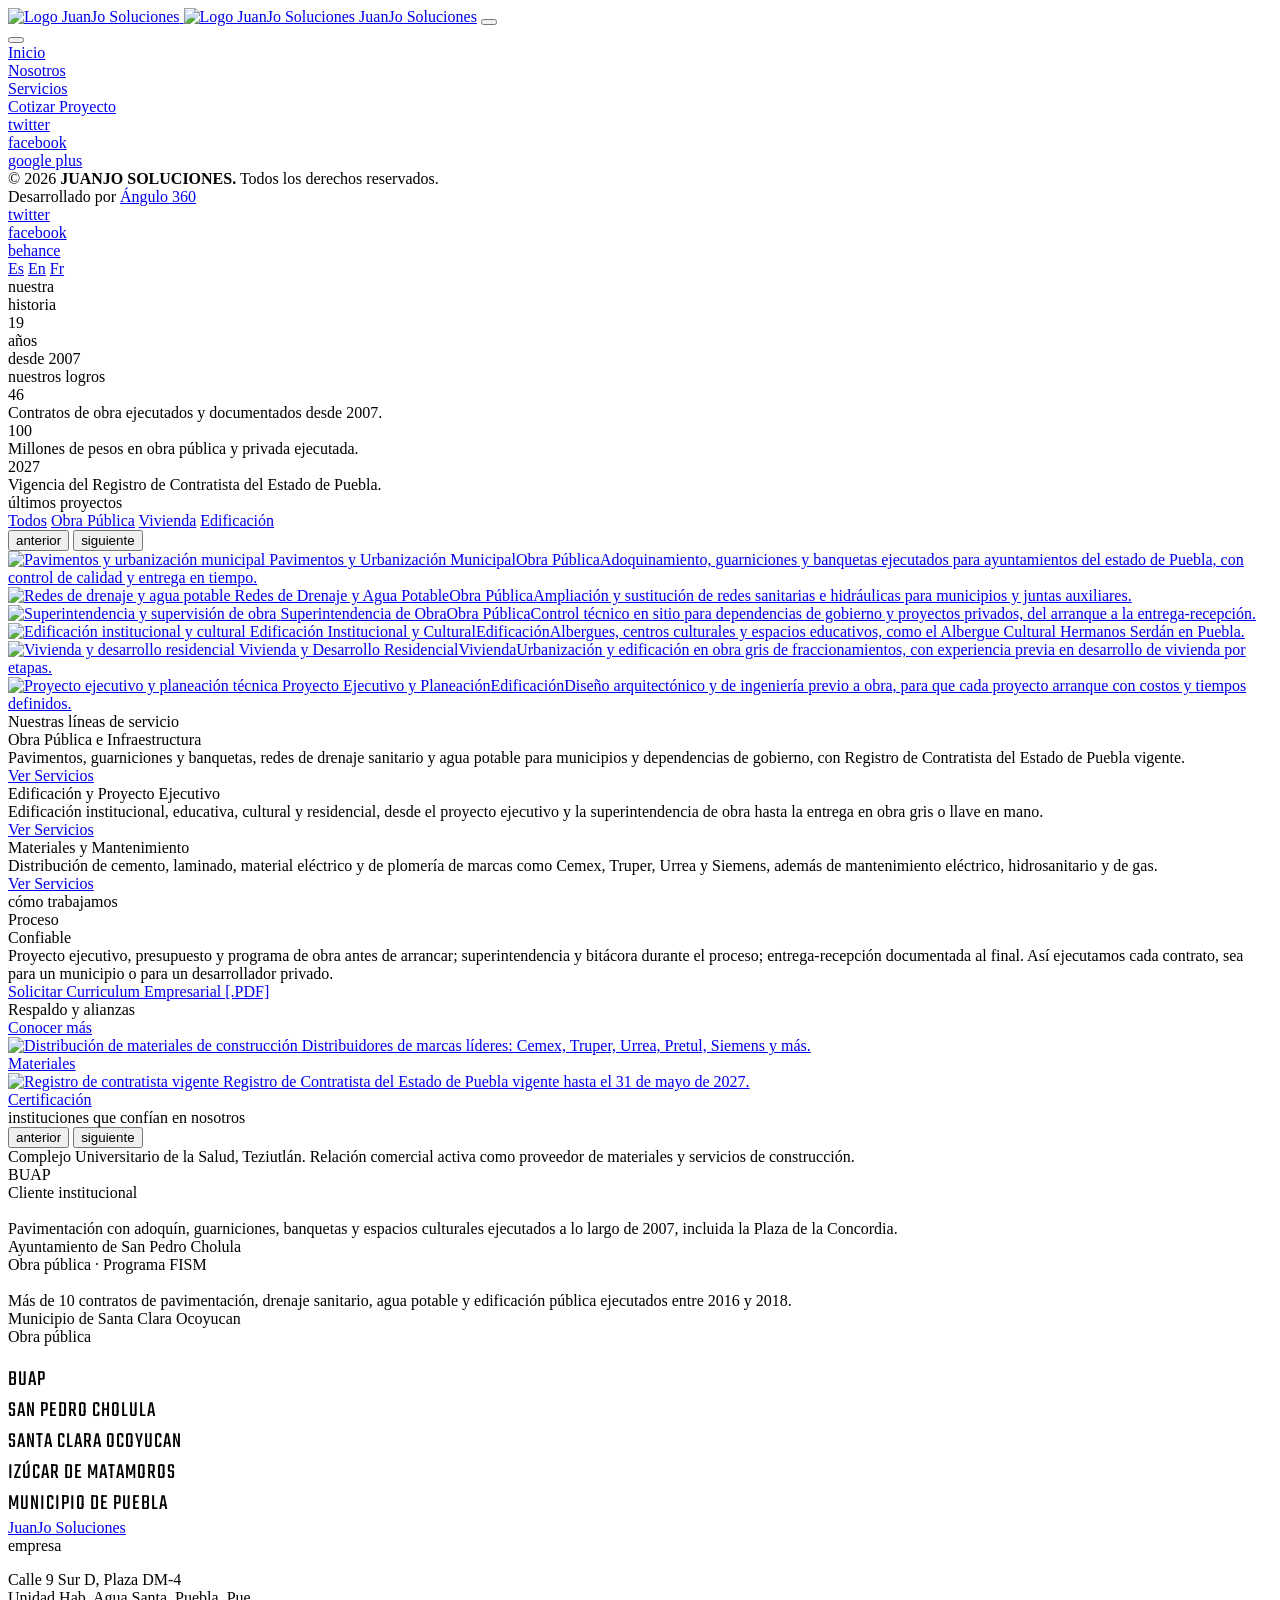
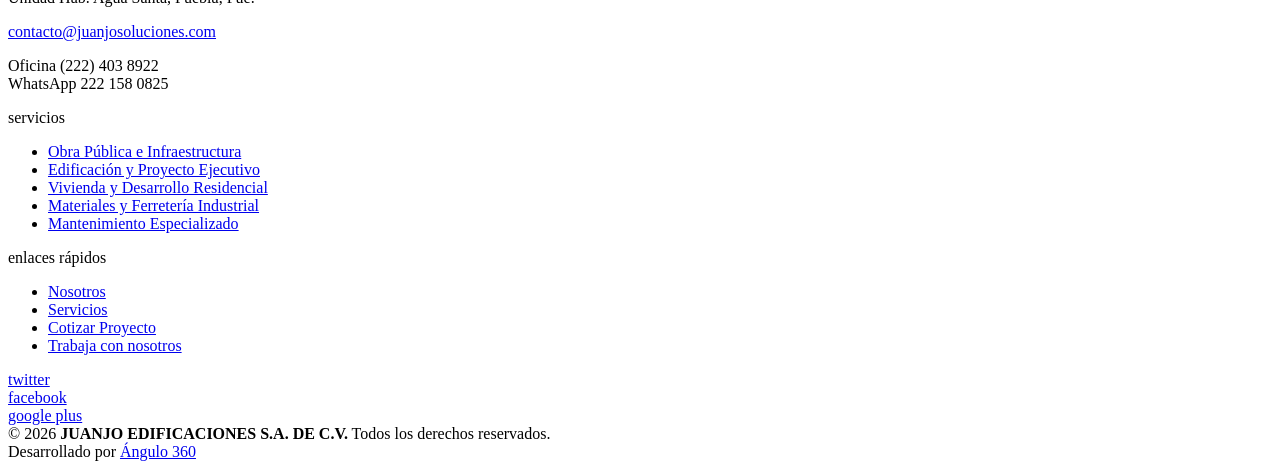
==== html/index.html @ 161ee6a6 "Add website pages" ====
<!DOCTYPE html>
<html lang="es">

<head>
  <meta charset="utf-8">
  <meta content="width=device-width, initial-scale=1" name="viewport">
  <meta content="JuanJo Soluciones — Ingeniería, construcción y materiales en Puebla. 19 años ejecutando obra pública y privada con estándar de contratista certificado." name="description">
  <meta content="Angulo360" name="author">
  <title>JuanJo Soluciones | Ingeniería, Construcción y Materiales — Puebla</title>
  <link href="https://fonts.googleapis.com/css?family=Roboto:300,400,500,700|Teko:300,400" rel="stylesheet">
  <!--CSS-->
  <link href="assets/css/icofont.min.css" rel="stylesheet">
  <link href="assets/css/linearicons.min.css" rel="stylesheet">
  <link href="assets/css/magnific-popup.min.css" rel="stylesheet">
  <link href="assets/css/animsition.min.css" rel="stylesheet">
  <link href="assets/css/swiper.min.css" rel="stylesheet">
  <link href="assets/css/bootstrap.min.css" rel="stylesheet">
  <!--Revolution Style Sheets-->
  <link href="assets/css/revolution/settings.css" rel="stylesheet">
  <link href="assets/css/revolution/layers.css" rel="stylesheet">
  <!--Panorama Add-On Files-->
  <link href="assets/css/revolution-addons/panorama/revolution.addon.panorama.css" rel="stylesheet">
  <!--Theme CSS-->
  <link href="assets/css/theme.css" rel="stylesheet">
  <link href="assets/css/responsive.css" rel="stylesheet">
  <!--Favicons-->
  <link href="favicons/apple-touch-icon.png" rel="apple-touch-icon" sizes="180x180">
  <link href="favicons/favicon-32x32.png" rel="icon" sizes="32x32" type="image/png">
  <link href="favicons/favicon-16x16.png" rel="icon" sizes="16x16" type="image/png">
  <link href="favicons/site.webmanifest" rel="manifest">
  <link color="#5bbad5" href="favicons/safari-pinned-tab.svg" rel="mask-icon">
  <link href="favicons/favicon.ico" rel="shortcut icon">
  <meta content="#da532c" name="msapplication-TileColor">
  <meta content="favicons/browserconfig.xml" name="msapplication-config">
  <meta content="#ffffff" name="theme-color">
</head>

<body class="page">
  <div style="display: none">
    <!-- svg sprite-->
    <svg style="width:0; height:0; visibility:hidden;" xmlns="http://www.w3.org/2000/svg">
      <symbol id="icon_ion-icon-apps" viewBox="0 0 512 512">
        <path
          d="M96 176h80V96H96v80zm120 240h80v-80h-80v80zm-120 0h80v-80H96v80zm0-120h80v-80H96v80zm120 0h80v-80h-80v80zM336 96v80h80V96h-80zm-120 80h80V96h-80v80zm120 120h80v-80h-80v80zm0 120h80v-80h-80v80z" />
      </symbol>
    </svg>
  </div>
  <div class="page__inner animsition">
    <header class="header header_white header_fixed ">
      <div class="header__container">
        <div class="header__wrapper container-fluid">
          <div class="header__inner">
            <a class="logo header__logo" href="index.html">
              <img class="header__logo-img header__logo-img_light" src="./assets/img/logo/logo-juanjo-blanco.svg" width="auto" height="60px" alt="Logo JuanJo Soluciones">
              <img class="header__logo-img header__logo-img_dark" src="./assets/img/logo/logo-juanjo-negro.svg" width="auto" height="60px" alt="Logo JuanJo Soluciones">
              JuanJo Soluciones</a>
            <button class="header__menu-button" type="button">
              <span class="header__menu-button-inner"></span>
            </button>
          </div>
        </div>
      </div>
      <div class="header__overlay"></div>
      <div class="menu-panel header__menu">
        <div class="menu-panel__inner">
          <button class="header__menu-button header__menu-button_fixed" type="button">
            <span class="header__menu-button-inner"></span>
          </button>
          <div class="menu-panel__menu">
            <div class="menu-panel__menu-item">
              <a class="menu-panel__menu-link" href="index.html">Inicio</a>
            </div>
            <div class="menu-panel__menu-item">
              <a class="menu-panel__menu-link" href="page-about.html">Nosotros</a>
            </div>
            <div class="menu-panel__menu-item">
              <a class="menu-panel__menu-link" href="page-services.html">Servicios</a>
            </div>
            <div class="menu-panel__menu-item">
              <a class="menu-panel__menu-link" href="page-contact.html">Cotizar Proyecto</a>
            </div>
          </div>
          <div class="menu-panel__footer">
            <div class="socials menu-panel__socials">
              <a class="socials__social icofont-twitter" href="#">
                <div class="visually-hidden">twitter</div>
              </a>
              <a class="socials__social icofont-facebook" href="#">
                <div class="visually-hidden">facebook</div>
              </a>
              <a class="socials__social icofont-google-plus" href="#">
                <div class="visually-hidden">google plus</div>
              </a>
            </div>
            <div class="menu-panel__bottom">
              <div class="menu-panel__copyright">© 2026
                <strong>JUANJO SOLUCIONES.</strong>
                Todos los derechos reservados.
              </div>
              <div class="menu-panel__author">Desarrollado por
                <a href="https://angulo360.info" target="_blank">Ángulo 360</a>
              </div>
            </div>
          </div>
        </div>
      </div>
    </header>
    <main>
      <div class="main-slider">
        <div class="revolution-slider">
          <div class="revolution-slider__slider rev rev_slider fullwidthabanner false" data-version="5.4.6"
            style="display:none;">
            <ul>
              <li data-transition="fade">
                <img alt="" class="rev-slidebg rev-slidebg" data-bgparallax="off" data-bgposition="center center"
                  data-blurend="0" data-blurstart="20" data-duration="2000" data-ease="Power3.easeInOut"
                  data-kenburns="on" data-lazyload="assets/img/hero/PlazaDelaConcordia.png"
                  data-no-retina="data-no-retina" data-offsetend="0 0" data-offsetstart="0 0" data-rotateend="0"
                  data-rotatestart="0" data-scaleend="100" data-scalestart="110"
                  src="assets/img/hero/PlazaDelaConcordia.png" />
                <div class="main-slide main-slide main-slide_size_large">
                  <div class="main-slide__container container">
                    <div class="main-slide__slide-inner">
                      <div class="main-slide__subtitle-wrapper">
                        <div class="main-slide__subtitle tp-caption"
                          data-frames='[{"delay":"+40","speed":500,"sfxcolor":"#ffffff","sfx_effect":"blockfromtop","frame":"0","from":"z:0;","to":"o:1;","ease":"Power3.easeInOut"},{"delay":"wait","speed":500,"frame":"999","to":"opacity:0;","ease":"Power4.easeOut"}]'
                          data-height="none" data-hoffset="['0','0','0','0']" data-responsive="off"
                          data-responsive_offset="off" data-type="text" data-voffset="['0','0','0','0']"
                          data-whitespace="normal" data-width="none" data-x="['left','left','left','left']"
                          data-y="['top','top','top','top']">Obra Pública · Cholula
                        </div>
                      </div>
                      <div class="main-slide__title-wrapper">
                        <div class="main-slide__title tp-caption" data-fontsize="['180','140','120','70']"
                          data-frames='[{"delay":"+290","split":"chars","splitdelay":0.03,"speed":1000,"split_direction":"middletoedge","frame":"0","from":"x:50px;opacity:0;fb:10px;","to":"o:1;fb:0;","ease":"Power4.easeOut"},{"delay":"wait","speed":500,"frame":"999","to":"opacity:0;fb:0;","ease":"Power4.easeOut"}]'
                          data-height="none" data-hoffset="['0','0','0','0']" data-lineheight="['135','105','90','52']"
                          data-responsive="off" data-responsive_offset="off" data-textAlign="left" data-type="text"
                          data-voffset="['0','0','0','0']" data-whitespace="normal" data-width="100%"
                          data-x="['left','left','left','left']" data-y="['top','top','top','top']">
                          Centro de Exposiciones Portal Guerrero
                        </div>
                        <div class="main-slide__label-wrapper">
                          <div class="main-slide__label tp-caption"
                            data-frames='[{"delay":"+40","speed":500,"sfxcolor":"#ffffff","sfx_effect":"blockfromtop","frame":"0","from":"z:0;","to":"o:1;","ease":"Power3.easeInOut"},{"delay":"wait","speed":500,"frame":"999","to":"opacity:0;","ease":"Power4.easeOut"}]'
                            data-height="none" data-hoffset="['0','0','0','0']" data-responsive="off"
                            data-responsive_offset="off" data-type="text" data-voffset="['0','0','0','0']"
                            data-whitespace="normal" data-width="none" data-x="['left','left','left','left']"
                            data-y="['top','top','top','top']">Completado en
                            <div class="main-slide__label-value">2007</div>
                          </div>
                        </div>
                      </div>
                      <div class="main-slide__text-wrapper">
                        <div class="main-slide__text tp-caption"
                          data-frames='[{"delay":"+290","split":"chars","splitdelay":0.01,"speed":1000,"split_direction":"middletoedge","frame":"0","from":"x:50px;opacity:0;fb:10px;","to":"o:1;fb:0;","ease":"Power4.easeOut"},{"delay":"wait","speed":100,"frame":"999","to":"opacity:0;fb:0;","ease":"Power4.easeOut"}]'
                          data-height="none" data-hoffset="['0','0','0','0']" data-responsive="off"
                          data-responsive_offset="off" data-textAlign="left" data-type="text"
                          data-voffset="['0','0','0','0']" data-whitespace="normal" data-width="100%"
                          data-x="['left','left','left','left']" data-y="['top','top','top','top']">Respaldados por 19
                          años de trayectoria y Registro de Contratista vigente ante el Estado de Puebla, ejecutamos
                          obra pública y privada con proceso técnico, superintendencia en sitio y materiales de
                          marcas certificadas.
                        </div>
                      </div>
                      <div class="main-slide__link-wrapper">
                        <div class="main-slide__link-inner tp-caption"
                          data-frames='[{"delay":"+190","speed":500,"sfxcolor":"#ffffff","sfx_effect":"blockfromleft","frame":"0","from":"z:0;","to":"o:1;","ease":"Power3.easeInOut"},{"delay":"wait","speed":500,"frame":"999","to":"opacity:0;","ease":"Power4.easeOut"}]'
                          data-height="none" data-hoffset="['0','0','0','0']" data-responsive="off"
                          data-responsive_offset="off" data-textAlign="['inherit','inherit','inherit','inherit']"
                          data-type="text" data-voffset="['0','0','0','0']" data-whitespace="nowrap" data-width="none"
                          data-x="['left','left','left','left']" data-y="['top','top','top','top']">
                          <a class="main-slide__link main-slide__link_inverted" href="#">Ver más</a>
                        </div>
                      </div>
                      <div class="main-slide__counter-wrapper">
                        <div class="main-slide__counter-inner">
                          <div class="main-slide__counter tp-caption"
                            data-frames='[{"delay":"+190","speed":500,"sfxcolor":"#ffffff","sfx_effect":"blockfromleft","frame":"0","from":"z:0;","to":"o:1;","ease":"Power3.easeInOut"},{"delay":"wait","speed":500,"frame":"999","to":"opacity:0;","ease":"Power4.easeOut"}]'
                            data-height="none" data-hoffset="['0','0','0','0']" data-responsive="off"
                            data-responsive_offset="off" data-textAlign="['inherit','inherit','inherit','inherit']"
                            data-type="text" data-voffset="['0','0','0','0']" data-whitespace="nowrap" data-width="none"
                            data-x="['left','left','left','left']" data-y="['top','top','top','top']">
                            <span>01</span>
                            <span class="main-slide__counter-all">/04</span>
                          </div>
                        </div>
                      </div>
                    </div>
                  </div>
                </div>
              </li>
              <li data-transition="fade">
                <img alt="" class="rev-slidebg rev-slidebg" data-bgparallax="off" data-bgposition="center center"
                  data-blurend="0" data-blurstart="20" data-duration="2000" data-ease="Power3.easeInOut"
                  data-kenburns="on" data-lazyload="assets/img/hero/buaphermanosserdan.png"
                  data-no-retina="data-no-retina" data-offsetend="0 0" data-offsetstart="0 0" data-rotateend="0"
                  data-rotatestart="0" data-scaleend="100" data-scalestart="110"
                  src="assets/img/hero/buaphermanosserdan.png" />
                <div class="main-slide main-slide main-slide_size_large">
                  <div class="main-slide__container container">
                    <div class="main-slide__slide-inner">
                      <div class="main-slide__subtitle-wrapper">
                        <div class="main-slide__subtitle tp-caption"
                          data-frames='[{"delay":"+40","speed":500,"sfxcolor":"#ffffff","sfx_effect":"blockfromtop","frame":"0","from":"z:0;","to":"o:1;","ease":"Power3.easeInOut"},{"delay":"wait","speed":500,"frame":"999","to":"opacity:0;","ease":"Power4.easeOut"}]'
                          data-height="none" data-hoffset="['0','0','0','0']" data-responsive="off"
                          data-responsive_offset="off" data-type="text" data-voffset="['0','0','0','0']"
                          data-whitespace="normal" data-width="none" data-x="['left','left','left','left']"
                          data-y="['top','top','top','top']">Edificación Institucional
                        </div>
                      </div>
                      <div class="main-slide__title-wrapper">
                        <div class="main-slide__title tp-caption" data-fontsize="['180','140','120','70']"
                          data-frames='[{"delay":"+290","split":"chars","splitdelay":0.03,"speed":1000,"split_direction":"middletoedge","frame":"0","from":"x:50px;opacity:0;fb:10px;","to":"o:1;fb:0;","ease":"Power4.easeOut"},{"delay":"wait","speed":500,"frame":"999","to":"opacity:0;fb:0;","ease":"Power4.easeOut"}]'
                          data-height="none" data-hoffset="['0','0','0','0']" data-lineheight="['135','105','90','52']"
                          data-responsive="off" data-responsive_offset="off" data-textAlign="left" data-type="text"
                          data-voffset="['0','0','0','0']" data-whitespace="normal" data-width="100%"
                          data-x="['left','left','left','left']" data-y="['top','top','top','top']">Albergue Cultural
                          Hermanos Serdán
                          <br>
                          Puebla
                        </div>
                        <div class="main-slide__label-wrapper">
                          <div class="main-slide__label tp-caption"
                            data-frames='[{"delay":"+40","speed":500,"sfxcolor":"#ffffff","sfx_effect":"blockfromtop","frame":"0","from":"z:0;","to":"o:1;","ease":"Power3.easeInOut"},{"delay":"wait","speed":500,"frame":"999","to":"opacity:0;","ease":"Power4.easeOut"}]'
                            data-height="none" data-hoffset="['0','0','0','0']" data-responsive="off"
                            data-responsive_offset="off" data-type="text" data-voffset="['0','0','0','0']"
                            data-whitespace="normal" data-width="none" data-x="['left','left','left','left']"
                            data-y="['top','top','top','top']">Completado en
                            <div class="main-slide__label-value">2018</div>
                          </div>
                        </div>
                      </div>
                      <div class="main-slide__text-wrapper">
                        <div class="main-slide__text tp-caption"
                          data-frames='[{"delay":"+290","split":"chars","splitdelay":0.01,"speed":1000,"split_direction":"middletoedge","frame":"0","from":"x:50px;opacity:0;fb:10px;","to":"o:1;fb:0;","ease":"Power4.easeOut"},{"delay":"wait","speed":100,"frame":"999","to":"opacity:0;fb:0;","ease":"Power4.easeOut"}]'
                          data-height="none" data-hoffset="['0','0','0','0']" data-responsive="off"
                          data-responsive_offset="off" data-textAlign="left" data-type="text"
                          data-voffset="['0','0','0','0']" data-whitespace="normal" data-width="100%"
                          data-x="['left','left','left','left']" data-y="['top','top','top','top']">Más que un espacio,
                          una plataforma de transformación académica. Contrato de $30.1 MDP ejecutado para el
                          Municipio de Puebla, con seguridad patrimonial y excelencia técnica desde el proyecto hasta
                          la entrega.
                        </div>
                      </div>
                      <div class="main-slide__link-wrapper">
                        <div class="main-slide__link-inner tp-caption"
                          data-frames='[{"delay":"+190","speed":500,"sfxcolor":"#ffffff","sfx_effect":"blockfromleft","frame":"0","from":"z:0;","to":"o:1;","ease":"Power3.easeInOut"},{"delay":"wait","speed":500,"frame":"999","to":"opacity:0;","ease":"Power4.easeOut"}]'
                          data-height="none" data-hoffset="['0','0','0','0']" data-responsive="off"
                          data-responsive_offset="off" data-textAlign="['inherit','inherit','inherit','inherit']"
                          data-type="text" data-voffset="['0','0','0','0']" data-whitespace="nowrap" data-width="none"
                          data-x="['left','left','left','left']" data-y="['top','top','top','top']">
                          <a class="main-slide__link main-slide__link_inverted" href="#">Ver Más</a>
                        </div>
                      </div>
                      <div class="main-slide__counter-wrapper">
                        <div class="main-slide__counter-inner">
                          <div class="main-slide__counter tp-caption"
                            data-frames='[{"delay":"+190","speed":500,"sfxcolor":"#ffffff","sfx_effect":"blockfromleft","frame":"0","from":"z:0;","to":"o:1;","ease":"Power3.easeInOut"},{"delay":"wait","speed":500,"frame":"999","to":"opacity:0;","ease":"Power4.easeOut"}]'
                            data-height="none" data-hoffset="['0','0','0','0']" data-responsive="off"
                            data-responsive_offset="off" data-textAlign="['inherit','inherit','inherit','inherit']"
                            data-type="text" data-voffset="['0','0','0','0']" data-whitespace="nowrap" data-width="none"
                            data-x="['left','left','left','left']" data-y="['top','top','top','top']">
                            <span>02</span>
                            <span class="main-slide__counter-all">/04</span>
                          </div>
                        </div>
                      </div>
                    </div>
                  </div>
                </div>
              </li>
              <li data-transition="fade">
                <img alt="" class="rev-slidebg rev-slidebg" data-bgparallax="off" data-bgposition="center center"
                  data-blurend="0" data-blurstart="20" data-duration="2000" data-ease="Power3.easeInOut"
                  data-kenburns="on" data-lazyload="assets/img/hero/infraestructura-urbana.jpg"
                  data-no-retina="data-no-retina" data-offsetend="0 0" data-offsetstart="0 0" data-rotateend="0"
                  data-rotatestart="0" data-scaleend="100" data-scalestart="110"
                  src="assets/img/hero/infraestructura-urbana.jpg" />
                <div class="main-slide main-slide main-slide_size_large">
                  <div class="main-slide__container container">
                    <div class="main-slide__slide-inner">
                      <div class="main-slide__subtitle-wrapper">
                        <div class="main-slide__subtitle tp-caption"
                          data-frames='[{"delay":"+40","speed":500,"sfxcolor":"#ffffff","sfx_effect":"blockfromtop","frame":"0","from":"z:0;","to":"o:1;","ease":"Power3.easeInOut"},{"delay":"wait","speed":500,"frame":"999","to":"opacity:0;","ease":"Power4.easeOut"}]'
                          data-height="none" data-hoffset="['0','0','0','0']" data-responsive="off"
                          data-responsive_offset="off" data-type="text" data-voffset="['0','0','0','0']"
                          data-whitespace="normal" data-width="none" data-x="['left','left','left','left']"
                          data-y="['top','top','top','top']">Infraestructura Urbana
                        </div>
                      </div>
                      <div class="main-slide__title-wrapper">
                        <div class="main-slide__title tp-caption" data-fontsize="['180','140','120','70']"
                          data-frames='[{"delay":"+290","split":"chars","splitdelay":0.03,"speed":1000,"split_direction":"middletoedge","frame":"0","from":"x:50px;opacity:0;fb:10px;","to":"o:1;fb:0;","ease":"Power4.easeOut"},{"delay":"wait","speed":500,"frame":"999","to":"opacity:0;fb:0;","ease":"Power4.easeOut"}]'
                          data-height="none" data-hoffset="['0','0','0','0']" data-lineheight="['135','105','90','52']"
                          data-responsive="off" data-responsive_offset="off" data-textAlign="left" data-type="text"
                          data-voffset="['0','0','0','0']" data-whitespace="normal" data-width="100%"
                          data-x="['left','left','left','left']" data-y="['top','top','top','top']">Pavimentos, Drenaje
                          <br>
                          y Agua Potable
                        </div>
                        <div class="main-slide__label-wrapper">
                          <div class="main-slide__label tp-caption"
                            data-frames='[{"delay":"+40","speed":500,"sfxcolor":"#ffffff","sfx_effect":"blockfromtop","frame":"0","from":"z:0;","to":"o:1;","ease":"Power3.easeInOut"},{"delay":"wait","speed":500,"frame":"999","to":"opacity:0;","ease":"Power4.easeOut"}]'
                            data-height="none" data-hoffset="['0','0','0','0']" data-responsive="off"
                            data-responsive_offset="off" data-type="text" data-voffset="['0','0','0','0']"
                            data-whitespace="normal" data-width="none" data-x="['left','left','left','left']"
                            data-y="['top','top','top','top']">Más de
                            <div class="main-slide__label-value">40 obras</div>
                          </div>
                        </div>
                      </div>
                      <div class="main-slide__text-wrapper">
                        <div class="main-slide__text tp-caption"
                          data-frames='[{"delay":"+290","split":"chars","splitdelay":0.01,"speed":1000,"split_direction":"middletoedge","frame":"0","from":"x:50px;opacity:0;fb:10px;","to":"o:1;fb:0;","ease":"Power4.easeOut"},{"delay":"wait","speed":100,"frame":"999","to":"opacity:0;fb:0;","ease":"Power4.easeOut"}]'
                          data-height="none" data-hoffset="['0','0','0','0']" data-responsive="off"
                          data-responsive_offset="off" data-textAlign="left" data-type="text"
                          data-voffset="['0','0','0','0']" data-whitespace="normal" data-width="100%"
                          data-x="['left','left','left','left']" data-y="['top','top','top','top']">Adoquinamiento,
                          guarniciones, banquetas y redes de drenaje sanitario ejecutados para municipios y
                          dependencias de gobierno en el estado de Puebla.
                        </div>
                      </div>
                      <div class="main-slide__link-wrapper">
                        <div class="main-slide__link-inner tp-caption"
                          data-frames='[{"delay":"+190","speed":500,"sfxcolor":"#ffffff","sfx_effect":"blockfromleft","frame":"0","from":"z:0;","to":"o:1;","ease":"Power3.easeInOut"},{"delay":"wait","speed":500,"frame":"999","to":"opacity:0;","ease":"Power4.easeOut"}]'
                          data-height="none" data-hoffset="['0','0','0','0']" data-responsive="off"
                          data-responsive_offset="off" data-textAlign="['inherit','inherit','inherit','inherit']"
                          data-type="text" data-voffset="['0','0','0','0']" data-whitespace="nowrap" data-width="none"
                          data-x="['left','left','left','left']" data-y="['top','top','top','top']">
                          <a class="main-slide__link main-slide__link_inverted" href="#">Ver Más</a>
                        </div>
                      </div>
                      <div class="main-slide__counter-wrapper">
                        <div class="main-slide__counter-inner">
                          <div class="main-slide__counter tp-caption"
                            data-frames='[{"delay":"+190","speed":500,"sfxcolor":"#ffffff","sfx_effect":"blockfromleft","frame":"0","from":"z:0;","to":"o:1;","ease":"Power3.easeInOut"},{"delay":"wait","speed":500,"frame":"999","to":"opacity:0;","ease":"Power4.easeOut"}]'
                            data-height="none" data-hoffset="['0','0','0','0']" data-responsive="off"
                            data-responsive_offset="off" data-textAlign="['inherit','inherit','inherit','inherit']"
                            data-type="text" data-voffset="['0','0','0','0']" data-whitespace="nowrap" data-width="none"
                            data-x="['left','left','left','left']" data-y="['top','top','top','top']">
                            <span>03</span>
                            <span class="main-slide__counter-all">/04</span>
                          </div>
                        </div>
                      </div>
                    </div>
                  </div>
                </div>
              </li>
              <li data-transition="fade">
                <img alt="" class="rev-slidebg rev-slidebg" data-bgparallax="off" data-bgposition="center center"
                  data-blurend="0" data-blurstart="20" data-duration="2000" data-ease="Power3.easeInOut"
                  data-kenburns="on" data-lazyload="assets/img/hero/vision-premium.jpg"
                  data-no-retina="data-no-retina" data-offsetend="0 0" data-offsetstart="0 0" data-rotateend="0"
                  data-rotatestart="0" data-scaleend="100" data-scalestart="110"
                  src="assets/img/hero/vision-premium.jpg" />
                <div class="main-slide main-slide main-slide_size_large">
                  <div class="main-slide__container container">
                    <div class="main-slide__slide-inner">
                      <div class="main-slide__subtitle-wrapper">
                        <div class="main-slide__subtitle tp-caption"
                          data-frames='[{"delay":"+40","speed":500,"sfxcolor":"#ffffff","sfx_effect":"blockfromtop","frame":"0","from":"z:0;","to":"o:1;","ease":"Power3.easeInOut"},{"delay":"wait","speed":500,"frame":"999","to":"opacity:0;","ease":"Power4.easeOut"}]'
                          data-height="none" data-hoffset="['0','0','0','0']" data-responsive="off"
                          data-responsive_offset="off" data-type="text" data-voffset="['0','0','0','0']"
                          data-whitespace="normal" data-width="none" data-x="['left','left','left','left']"
                          data-y="['top','top','top','top']">Nueva Etapa
                        </div>
                      </div>
                      <div class="main-slide__title-wrapper">
                        <div class="main-slide__title tp-caption" data-fontsize="['180','140','120','70']"
                          data-frames='[{"delay":"+290","split":"chars","splitdelay":0.03,"speed":1000,"split_direction":"middletoedge","frame":"0","from":"x:50px;opacity:0;fb:10px;","to":"o:1;fb:0;","ease":"Power4.easeOut"},{"delay":"wait","speed":500,"frame":"999","to":"opacity:0;fb:0;","ease":"Power4.easeOut"}]'
                          data-height="none" data-hoffset="['0','0','0','0']" data-lineheight="['135','105','90','52']"
                          data-responsive="off" data-responsive_offset="off" data-textAlign="left" data-type="text"
                          data-voffset="['0','0','0','0']" data-whitespace="normal" data-width="100%"
                          data-x="['left','left','left','left']" data-y="['top','top','top','top']">Soluciones
                          <br>
                          Integrales
                        </div>
                        <div class="main-slide__label-wrapper">
                          <div class="main-slide__label tp-caption"
                            data-frames='[{"delay":"+40","speed":500,"sfxcolor":"#ffffff","sfx_effect":"blockfromtop","frame":"0","from":"z:0;","to":"o:1;","ease":"Power3.easeInOut"},{"delay":"wait","speed":500,"frame":"999","to":"opacity:0;","ease":"Power4.easeOut"}]'
                            data-height="none" data-hoffset="['0','0','0','0']" data-responsive="off"
                            data-responsive_offset="off" data-type="text" data-voffset="['0','0','0','0']"
                            data-whitespace="normal" data-width="none" data-x="['left','left','left','left']"
                            data-y="['top','top','top','top']">Registro vigente
                            <div class="main-slide__label-value">2027</div>
                          </div>
                        </div>
                      </div>
                      <div class="main-slide__text-wrapper">
                        <div class="main-slide__text tp-caption"
                          data-frames='[{"delay":"+290","split":"chars","splitdelay":0.01,"speed":1000,"split_direction":"middletoedge","frame":"0","from":"x:50px;opacity:0;fb:10px;","to":"o:1;fb:0;","ease":"Power4.easeOut"},{"delay":"wait","speed":100,"frame":"999","to":"opacity:0;fb:0;","ease":"Power4.easeOut"}]'
                          data-height="none" data-hoffset="['0','0','0','0']" data-responsive="off"
                          data-responsive_offset="off" data-textAlign="left" data-type="text"
                          data-voffset="['0','0','0','0']" data-whitespace="normal" data-width="100%"
                          data-x="['left','left','left','left']" data-y="['top','top','top','top']">Construcción,
                          proyecto ejecutivo y distribución de materiales bajo un mismo techo, con Registro de
                          Contratista del Estado de Puebla vigente hasta 2027.
                        </div>
                      </div>
                      <div class="main-slide__link-wrapper">
                        <div class="main-slide__link-inner tp-caption"
                          data-frames='[{"delay":"+190","speed":500,"sfxcolor":"#ffffff","sfx_effect":"blockfromleft","frame":"0","from":"z:0;","to":"o:1;","ease":"Power3.easeInOut"},{"delay":"wait","speed":500,"frame":"999","to":"opacity:0;","ease":"Power4.easeOut"}]'
                          data-height="none" data-hoffset="['0','0','0','0']" data-responsive="off"
                          data-responsive_offset="off" data-textAlign="['inherit','inherit','inherit','inherit']"
                          data-type="text" data-voffset="['0','0','0','0']" data-whitespace="nowrap" data-width="none"
                          data-x="['left','left','left','left']" data-y="['top','top','top','top']">
                          <a class="main-slide__link main-slide__link_inverted" href="page-contact.html">Cotizar Proyecto</a>
                        </div>
                      </div>
                      <div class="main-slide__counter-wrapper">
                        <div class="main-slide__counter-inner">
                          <div class="main-slide__counter tp-caption"
                            data-frames='[{"delay":"+190","speed":500,"sfxcolor":"#ffffff","sfx_effect":"blockfromleft","frame":"0","from":"z:0;","to":"o:1;","ease":"Power3.easeInOut"},{"delay":"wait","speed":500,"frame":"999","to":"opacity:0;","ease":"Power4.easeOut"}]'
                            data-height="none" data-hoffset="['0','0','0','0']" data-responsive="off"
                            data-responsive_offset="off" data-textAlign="['inherit','inherit','inherit','inherit']"
                            data-type="text" data-voffset="['0','0','0','0']" data-whitespace="nowrap" data-width="none"
                            data-x="['left','left','left','left']" data-y="['top','top','top','top']">
                            <span>04</span>
                            <span class="main-slide__counter-all">/04</span>
                          </div>
                        </div>
                      </div>
                    </div>
                  </div>
                </div>
              </li>
            </ul>
          </div>
        </div>
        <div class="main-slider__footer">
          <div class="container-fluid">
            <div class="main-slider__footer-inner">
              <div class="main-slider__socials">
                <a class="main-slider__social-link icofont-twitter" href="#">
                  <div class="visually-hidden">twitter</div>
                </a>
                <a class="main-slider__social-link icofont-facebook" href="#">
                  <div class="visually-hidden">facebook</div>
                </a>
                <a class="main-slider__social-link icofont-behance" href="#">
                  <div class="visually-hidden">behance</div>
                </a>
              </div>
              <div class="main-slider__locales">
                <a class="main-slider__locale link link link_active" href="#">Es</a>
                <a class="main-slider__locale link" href="#">En</a>
                <a class="main-slider__locale link" href="#">Fr</a>
              </div>
            </div>
          </div>
        </div>
      </div>
      <div class="counter-block">
        <div class="container">
          <div class="row">
            <div class="col-12 col-xs-6 col-lg-5 col-xl-4">
              <div class="counter-block__card">
                <div class="counter-block__card-title">nuestra
                  <br />
                  historia
                </div>
                <div class="counter-block__card-value js-counter" data-counter-value="19">19</div>
                <div class="counter-block__card-description">años
                  <br />
                  desde 2007
                </div>
              </div>
            </div>
            <div class="col-12 col-xs-6 col-lg-5 col-xl-4 offset-lg-1 offset-xl-2">
              <div class="counter-block__title heading-smallest">nuestros logros</div>
              <div class="counter-block__item">
                <div class="counter-block__item-value js-counter" data-counter-value="46">46</div>
                <div class="counter-block__item-text">Contratos de obra ejecutados y documentados desde 2007.</div>
              </div>
              <div class="counter-block__item">
                <div class="counter-block__item-value js-counter" data-counter-value="100">100</div>
                <div class="counter-block__item-text">Millones de pesos en obra pública y privada ejecutada.</div>
              </div>
              <div class="counter-block__item">
                <div class="counter-block__item-value js-counter" data-counter-value="2027">2027</div>
                <div class="counter-block__item-text">Vigencia del Registro de Contratista del Estado de Puebla.
                </div>
              </div>
            </div>
          </div>
        </div>
      </div>
      <div class="projects-block">
        <div class="projects-block__header">
          <div class="container">
            <div class="row">
              <div class="col-12 col-md-4">
                <div class="projects-block__title heading-smallest">últimos proyectos</div>
              </div>
              <div class="col-10 col-md-7">
                <div class="projects-block__filter">
                  <a class="projects-block__filter-link link link link_active" data-value="all" href="#">Todos</a>
                  <a class="projects-block__filter-link link" data-value="building" href="#">Obra Pública</a>
                  <a class="projects-block__filter-link link" data-value="residence" href="#">Vivienda</a>
                  <a class="projects-block__filter-link link" data-value="interior" href="#">Edificación</a>
                </div>
              </div>
              <div class="col-2 col-md-1">
                <div class="projects-block__controls">
                  <button class="projects-block__control projects-block__control_prev icon-chevron-left" type="button">
                    <span class="visually-hidden">anterior</span>
                  </button>
                  <button class="projects-block__control projects-block__control_next icon-chevron-right" type="button">
                    <span class="visually-hidden">siguiente</span>
                  </button>
                </div>
              </div>
            </div>
          </div>
        </div>
        <div class="projects-block__slider swiper-container">
          <div class="swiper-wrapper">
            <div class="projects-block__slide-wrapper swiper-slide" data-filter="building">
              <a class="projects-block__slide" href="page-services.html">
                <img alt="Pavimentos y urbanización municipal" class="projects-block__image" src="img/project-pavimentos.jpg" />
                <span class="projects-block__slide-content"><span class="projects-block__slide-head"><span
                      class="projects-block__slide-title">Pavimentos y Urbanización Municipal</span><span
                      class="projects-block__slide-label">Obra Pública</span></span><span
                    class="projects-block__slide-text">Adoquinamiento, guarniciones y banquetas ejecutados para
                    ayuntamientos del estado de Puebla, con control de calidad y entrega en tiempo.</span><span
                    class="projects-block__arrow icon-arrow-right"></span></span>
              </a>
            </div>
            <div class="projects-block__slide-wrapper swiper-slide" data-filter="building">
              <a class="projects-block__slide" href="page-services.html">
                <img alt="Redes de drenaje y agua potable" class="projects-block__image" src="img/project-drenaje.jpg" />
                <span class="projects-block__slide-content"><span class="projects-block__slide-head"><span
                      class="projects-block__slide-title">Redes de Drenaje y Agua Potable</span><span
                      class="projects-block__slide-label">Obra Pública</span></span><span
                    class="projects-block__slide-text">Ampliación y sustitución de redes sanitarias e hidráulicas para
                    municipios y juntas auxiliares.</span><span class="projects-block__arrow icon-arrow-right"></span></span>
              </a>
            </div>
            <div class="projects-block__slide-wrapper swiper-slide" data-filter="building">
              <a class="projects-block__slide" href="page-services.html">
                <img alt="Superintendencia y supervisión de obra" class="projects-block__image" src="img/project-supervision.jpg" />
                <span class="projects-block__slide-content"><span class="projects-block__slide-head"><span
                      class="projects-block__slide-title">Superintendencia de Obra</span><span
                      class="projects-block__slide-label">Obra Pública</span></span><span
                    class="projects-block__slide-text">Control técnico en sitio para dependencias de gobierno y
                    proyectos privados, del arranque a la entrega-recepción.</span><span
                    class="projects-block__arrow icon-arrow-right"></span></span>
              </a>
            </div>
            <div class="projects-block__slide-wrapper swiper-slide" data-filter="interior">
              <a class="projects-block__slide" href="page-services.html">
                <img alt="Edificación institucional y cultural" class="projects-block__image" src="img/project-edificacion.jpg" />
                <span class="projects-block__slide-content"><span class="projects-block__slide-head"><span
                      class="projects-block__slide-title">Edificación Institucional y Cultural</span><span
                      class="projects-block__slide-label">Edificación</span></span><span
                    class="projects-block__slide-text">Albergues, centros culturales y espacios educativos, como el
                    Albergue Cultural Hermanos Serdán en Puebla.</span><span
                    class="projects-block__arrow icon-arrow-right"></span></span>
              </a>
            </div>
            <div class="projects-block__slide-wrapper swiper-slide" data-filter="residence">
              <a class="projects-block__slide" href="page-services.html">
                <img alt="Vivienda y desarrollo residencial" class="projects-block__image" src="img/project-vivienda.jpg" />
                <span class="projects-block__slide-content"><span class="projects-block__slide-head"><span
                      class="projects-block__slide-title">Vivienda y Desarrollo Residencial</span><span
                      class="projects-block__slide-label">Vivienda</span></span><span
                    class="projects-block__slide-text">Urbanización y edificación en obra gris de fraccionamientos,
                    con experiencia previa en desarrollo de vivienda por etapas.</span><span
                    class="projects-block__arrow icon-arrow-right"></span></span>
              </a>
            </div>
            <div class="projects-block__slide-wrapper swiper-slide" data-filter="interior">
              <a class="projects-block__slide" href="page-services.html">
                <img alt="Proyecto ejecutivo y planeación técnica" class="projects-block__image" src="img/project-ejecutivo.jpg" />
                <span class="projects-block__slide-content"><span class="projects-block__slide-head"><span
                      class="projects-block__slide-title">Proyecto Ejecutivo y Planeación</span><span
                      class="projects-block__slide-label">Edificación</span></span><span
                    class="projects-block__slide-text">Diseño arquitectónico y de ingeniería previo a obra, para que
                    cada proyecto arranque con costos y tiempos definidos.</span><span
                    class="projects-block__arrow icon-arrow-right"></span></span>
              </a>
            </div>
          </div>
        </div>
      </div>
      <div class="specialization-block">
        <div class="container">
          <div class="specialization-block__title heading-smallest">Nuestras líneas de servicio</div>
          <div class="row">
            <div class="col-12 col-lg-4">
              <div class="specialization-block__item">
                <object class="specialization-block__image js-motion-svg" data="assets/img/icon_factory.svg"
                  type="image/svg+xml"></object>
                <div class="specialization-block__item-title">Obra Pública e Infraestructura</div>
                <div class="specialization-block__item-text">Pavimentos, guarniciones y banquetas, redes de drenaje
                  sanitario y agua potable para municipios y dependencias de gobierno, con Registro de Contratista
                  del Estado de Puebla vigente.
                </div>
                <a class="specialization-block__item-link link" href="page-services.html">Ver Servicios</a>
              </div>
            </div>
            <div class="col-12 col-lg-4">
              <div class="specialization-block__item">
                <object class="specialization-block__image js-motion-svg" data="assets/img/icon_building.svg"
                  type="image/svg+xml"></object>
                <div class="specialization-block__item-title">Edificación y Proyecto Ejecutivo</div>
                <div class="specialization-block__item-text">Edificación institucional, educativa, cultural y
                  residencial, desde el proyecto ejecutivo y la superintendencia de obra hasta la entrega en obra
                  gris o llave en mano.
                </div>
                <a class="specialization-block__item-link link" href="page-services.html">Ver Servicios</a>
              </div>
            </div>
            <div class="col-12 col-lg-4">
              <div class="specialization-block__item">
                <object class="specialization-block__image js-motion-svg" data="assets/img/icon_house.svg"
                  type="image/svg+xml"></object>
                <div class="specialization-block__item-title">Materiales y Mantenimiento</div>
                <div class="specialization-block__item-text">Distribución de cemento, laminado, material eléctrico y
                  de plomería de marcas como Cemex, Truper, Urrea y Siemens, además de mantenimiento eléctrico,
                  hidrosanitario y de gas.
                </div>
                <a class="specialization-block__item-link link" href="page-services.html">Ver Servicios</a>
              </div>
            </div>
          </div>
        </div>
      </div>
      <div class="parallax-block">
        <div class="parallax-block__image" data-rellax-percentage="0.5" data-rellax-speed="-3"
          style="background-image: url('img/proceso-nocturno.jpg')"></div>
        <div class="container">
          <div class="parallax-block__inner">
            <div class="parallax-block__subtitle heading-smallest">cómo trabajamos</div>
            <div class="parallax-block__title-wrapper">
              <div class="parallax-block__title">Proceso
                <br />
                Confiable
              </div>
            </div>
            <div class="parallax-block__text">Proyecto ejecutivo, presupuesto y programa de obra antes de arrancar;
              superintendencia y bitácora durante el proceso; entrega-recepción documentada al final. Así ejecutamos
              cada contrato, sea para un municipio o para un desarrollador privado.
            </div>
            <a class="parallax-block__download-link" href="page-contact.html">
              <span class="parallax-block__download-icon icofont-file-pdf"></span>
              <span class="parallax-block__download-text">Solicitar Curriculum Empresarial [.PDF]</span>
            </a>
          </div>
        </div>
      </div>
      <div class="articles-block">
        <div class="container">
          <div class="articles-block__head">
            <div class="articles-block__title heading-smallest">Respaldo y alianzas</div>
            <div class="articles-block__head-link">
              <a class="link link_inverted" href="page-about.html">Conocer más</a>
            </div>
          </div>
          <div class="articles-block__list">
            <div class="articles-block__item">
              <div class="article-item">
                <a class="article-item__image-wrapper" href="page-about.html">
                  <img alt="Distribución de materiales de construcción" src="img/project-drenaje.jpg" />
                </a>
                <a class="article-item__item-title" href="page-about.html">Distribuidores de marcas líderes: Cemex,
                  Truper, Urrea, Pretul, Siemens y más.</a>
                <div class="article-item__item-footer">
                  <a class="article-item__category" href="#">Materiales</a>
                </div>
              </div>
            </div>
            <div class="articles-block__item">
              <div class="article-item">
                <a class="article-item__image-wrapper" href="page-about.html">
                  <img alt="Registro de contratista vigente" src="img/project-supervision.jpg" />
                </a>
                <a class="article-item__item-title" href="page-about.html">Registro de Contratista del Estado de
                  Puebla vigente hasta el 31 de mayo de 2027.</a>
                <div class="article-item__item-footer">
                  <a class="article-item__category" href="#">Certificación</a>
                </div>
              </div>
            </div>
          </div>
        </div>
      </div>
      <div class="reviews-block reviews-block reviews-block_template_default">
        <div class="reviews-block__main container">
          <div class="row">
            <div class="col-10 col-md-11">
              <div class="reviews-block__title">instituciones que confían en nosotros</div>
            </div>
            <div class="col-2 col-md-1">
              <div class="reviews-block__controls">
                <button class="reviews-block__control reviews-block__control_prev icon-chevron-left" type="button">
                  <span class="visually-hidden">anterior</span>
                </button>
                <button class="reviews-block__control reviews-block__control_next icon-chevron-right" type="button">
                  <span class="visually-hidden">siguiente</span>
                </button>
              </div>
            </div>
          </div>
          <div class="reviews-block__slider swiper-container">
            <div class="swiper-wrapper">
              <div class="reviews-block__slide swiper-slide">
                <div class="reviews-block__text">Complejo Universitario de la Salud, Teziutlán. Relación comercial
                  activa como proveedor de materiales y servicios de construcción.</div>
                <div class="reviews-block__person">
                  <div class="reviews-block__person-data">
                    <div class="reviews-block__person-name">BUAP</div>
                    <div class="reviews-block__person-role">Cliente institucional</div>
                  </div>
                  <img alt="" class="reviews-block__quote" src="assets/img/quote.png" />
                </div>
              </div>
              <div class="reviews-block__slide swiper-slide">
                <div class="reviews-block__text">Pavimentación con adoquín, guarniciones, banquetas y espacios
                  culturales ejecutados a lo largo de 2007, incluida la Plaza de la Concordia.</div>
                <div class="reviews-block__person">
                  <div class="reviews-block__person-data">
                    <div class="reviews-block__person-name">Ayuntamiento de San Pedro Cholula</div>
                    <div class="reviews-block__person-role">Obra pública · Programa FISM</div>
                  </div>
                  <img alt="" class="reviews-block__quote" src="assets/img/quote.png" />
                </div>
              </div>
              <div class="reviews-block__slide swiper-slide">
                <div class="reviews-block__text">Más de 10 contratos de pavimentación, drenaje sanitario, agua
                  potable y edificación pública ejecutados entre 2016 y 2018.</div>
                <div class="reviews-block__person">
                  <div class="reviews-block__person-data">
                    <div class="reviews-block__person-name">Municipio de Santa Clara Ocoyucan</div>
                    <div class="reviews-block__person-role">Obra pública</div>
                  </div>
                  <img alt="" class="reviews-block__quote" src="assets/img/quote.png" />
                </div>
              </div>
            </div>
          </div>
        </div>
        <div class="container">
          <div class="clients">
            <div class="clients__list">
              <div class="clients__item">
                <div class="clients__item-inner" style="font-family:'Teko',sans-serif;font-size:22px;letter-spacing:1px;text-transform:uppercase;">BUAP</div>
              </div>
              <div class="clients__item">
                <div class="clients__item-inner" style="font-family:'Teko',sans-serif;font-size:22px;letter-spacing:1px;text-transform:uppercase;">San Pedro Cholula</div>
              </div>
              <div class="clients__item">
                <div class="clients__item-inner" style="font-family:'Teko',sans-serif;font-size:22px;letter-spacing:1px;text-transform:uppercase;">Santa Clara Ocoyucan</div>
              </div>
              <div class="clients__item">
                <div class="clients__item-inner" style="font-family:'Teko',sans-serif;font-size:22px;letter-spacing:1px;text-transform:uppercase;">Izúcar de Matamoros</div>
              </div>
              <div class="clients__item">
                <div class="clients__item-inner" style="font-family:'Teko',sans-serif;font-size:22px;letter-spacing:1px;text-transform:uppercase;">Municipio de Puebla</div>
              </div>
            </div>
          </div>
        </div>
      </div>
    </main>
    <footer class="footer-default footer">
      <div class="container">
        <div class="footer-default__head">
          <a class="logo" href="/">JuanJo Soluciones</a>
        </div>
        <div class="row">
          <div class="footer-default__column col-12 col-sm-6 col-md-3">
            <div class="footer-default__group-title">empresa</div>
            <p>Calle 9 Sur D, Plaza DM-4
              <br />
              Unidad Hab. Agua Santa, Puebla, Pue.
            </p>
            <p>
              <a href="mailto:contacto@juanjosoluciones.com">contacto@juanjosoluciones.com</a>
            </p>
            <p>Oficina (222) 403 8922
              <br />
              WhatsApp 222 158 0825
            </p>
          </div>
          <div class="footer-default__column col-12 col-sm-6 col-md-3">
            <div class="footer-default__group-title">servicios</div>
            <ul class="footer-default__list">
              <li class="footer-default__list-item">
                <a class="footer-default__list-link" href="#">Obra Pública e Infraestructura</a>
              </li>
              <li class="footer-default__list-item">
                <a class="footer-default__list-link" href="#">Edificación y Proyecto Ejecutivo</a>
              </li>
              <li class="footer-default__list-item">
                <a class="footer-default__list-link" href="#">Vivienda y Desarrollo Residencial</a>
              </li>
              <li class="footer-default__list-item">
                <a class="footer-default__list-link" href="#">Materiales y Ferretería Industrial</a>
              </li>
              <li class="footer-default__list-item">
                <a class="footer-default__list-link" href="#">Mantenimiento Especializado</a>
              </li>
            </ul>
          </div>
          <div class="footer-default__column col-12 col-sm-6 col-md-3">
            <div class="footer-default__group-title">enlaces rápidos</div>
            <ul class="footer-default__list">
              <li class="footer-default__list-item">
                <a class="footer-default__list-link" href="page-about.html">Nosotros</a>
              </li>
              <li class="footer-default__list-item">
                <a class="footer-default__list-link" href="page-services.html">Servicios</a>
              </li>
              <li class="footer-default__list-item">
                <a class="footer-default__list-link" href="page-contact.html">Cotizar Proyecto</a>
              </li>
              <li class="footer-default__list-item">
                <a class="footer-default__list-link" href="#">Trabaja con nosotros</a>
              </li>
            </ul>
          </div>
          <div class="footer-default__column col-12 col-sm-6 col-md-3">
            <div class="socials footer-default__socials">
              <a class="socials__social icofont-twitter" href="#">
                <div class="visually-hidden">twitter</div>
              </a>
              <a class="socials__social icofont-facebook" href="#">
                <div class="visually-hidden">facebook</div>
              </a>
              <a class="socials__social icofont-google-plus" href="#">
                <div class="visually-hidden">google plus</div>
              </a>
            </div>
          </div>
        </div>
        <div class="footer-default__bottom">
          <div class="footer-default__copyright">© 2026
            <strong>JUANJO EDIFICACIONES S.A. DE C.V.</strong>
            Todos los derechos reservados.
          </div>
          <div class="footer-default__author">Desarrollado por
            <a href="https://angulo360.info" target="_blank">Ángulo 360</a>
          </div>
        </div>
      </div>
    </footer>
  </div>
  <!--JS-->
  <script src="assets/js/polyfill.min.js"></script>
  <script src="assets/js/jquery.min.js"></script>
  <script src="assets/js/jquery.viewport.min.js"></script>
  <script src="assets/js/jQuerySimpleCounter.min.js"></script>
  <script src="assets/js/jquery.magnific-popup.min.js"></script>
  <script src="assets/js/isotope.pkgd.min.js"></script>
  <script src="assets/js/animsition.min.js"></script>
  <script src="assets/js/bootstrap.bundle.min.js"></script>
  <script src="assets/js/rellax.min.js"></script>
  <script src="assets/js/swiper.min.js"></script>
  <script src="assets/js/smoothscroll.js"></script>
  <script src="assets/js/svg4everybody.legacy.min.js"></script>
  <script src="assets/js/TweenMax.min.js"></script>
  <script src="assets/js/TimelineLite.min.js"></script>
  <script src="assets/js/typed.min.js"></script>
  <script src="assets/js/vivus.min.js"></script>
  <!--Revolution JS-->
  <script src="assets/js/revolution/jquery.themepunch.tools.min.js"></script>
  <script src="assets/js/revolution/jquery.themepunch.revolution.min.js"></script>
  <!--Revolution Panorama Add-On JS-->
  <script src="assets/js/revolution-addons/panorama/three.min.js"></script>
  <script src="assets/js/revolution-addons/panorama/revolution.addon.panorama.min.js"></script>
  <!-- Revolution Panorama extensions JS (Load Extensions only on Local File Systems !  The following part can be removed on Server for On Demand Loading)-->
  <script src="assets/js/revolution/extensions/revolution.extension.actions.min.js"></script>
  <script src="assets/js/revolution/extensions/revolution.extension.carousel.min.js"></script>
  <script src="assets/js/revolution/extensions/revolution.extension.kenburn.min.js"></script>
  <script src="assets/js/revolution/extensions/revolution.extension.layeranimation.min.js"></script>
  <script src="assets/js/revolution/extensions/revolution.extension.migration.min.js"></script>
  <script src="assets/js/revolution/extensions/revolution.extension.navigation.min.js"></script>
  <script src="assets/js/revolution/extensions/revolution.extension.parallax.min.js"></script>
  <script src="assets/js/revolution/extensions/revolution.extension.slideanims.min.js"></script>
  <script src="assets/js/revolution/extensions/revolution.extension.video.min.js"></script>
  <!--Theme JS-->
  <script src="assets/js/theme.js"></script>
</body>

</html>
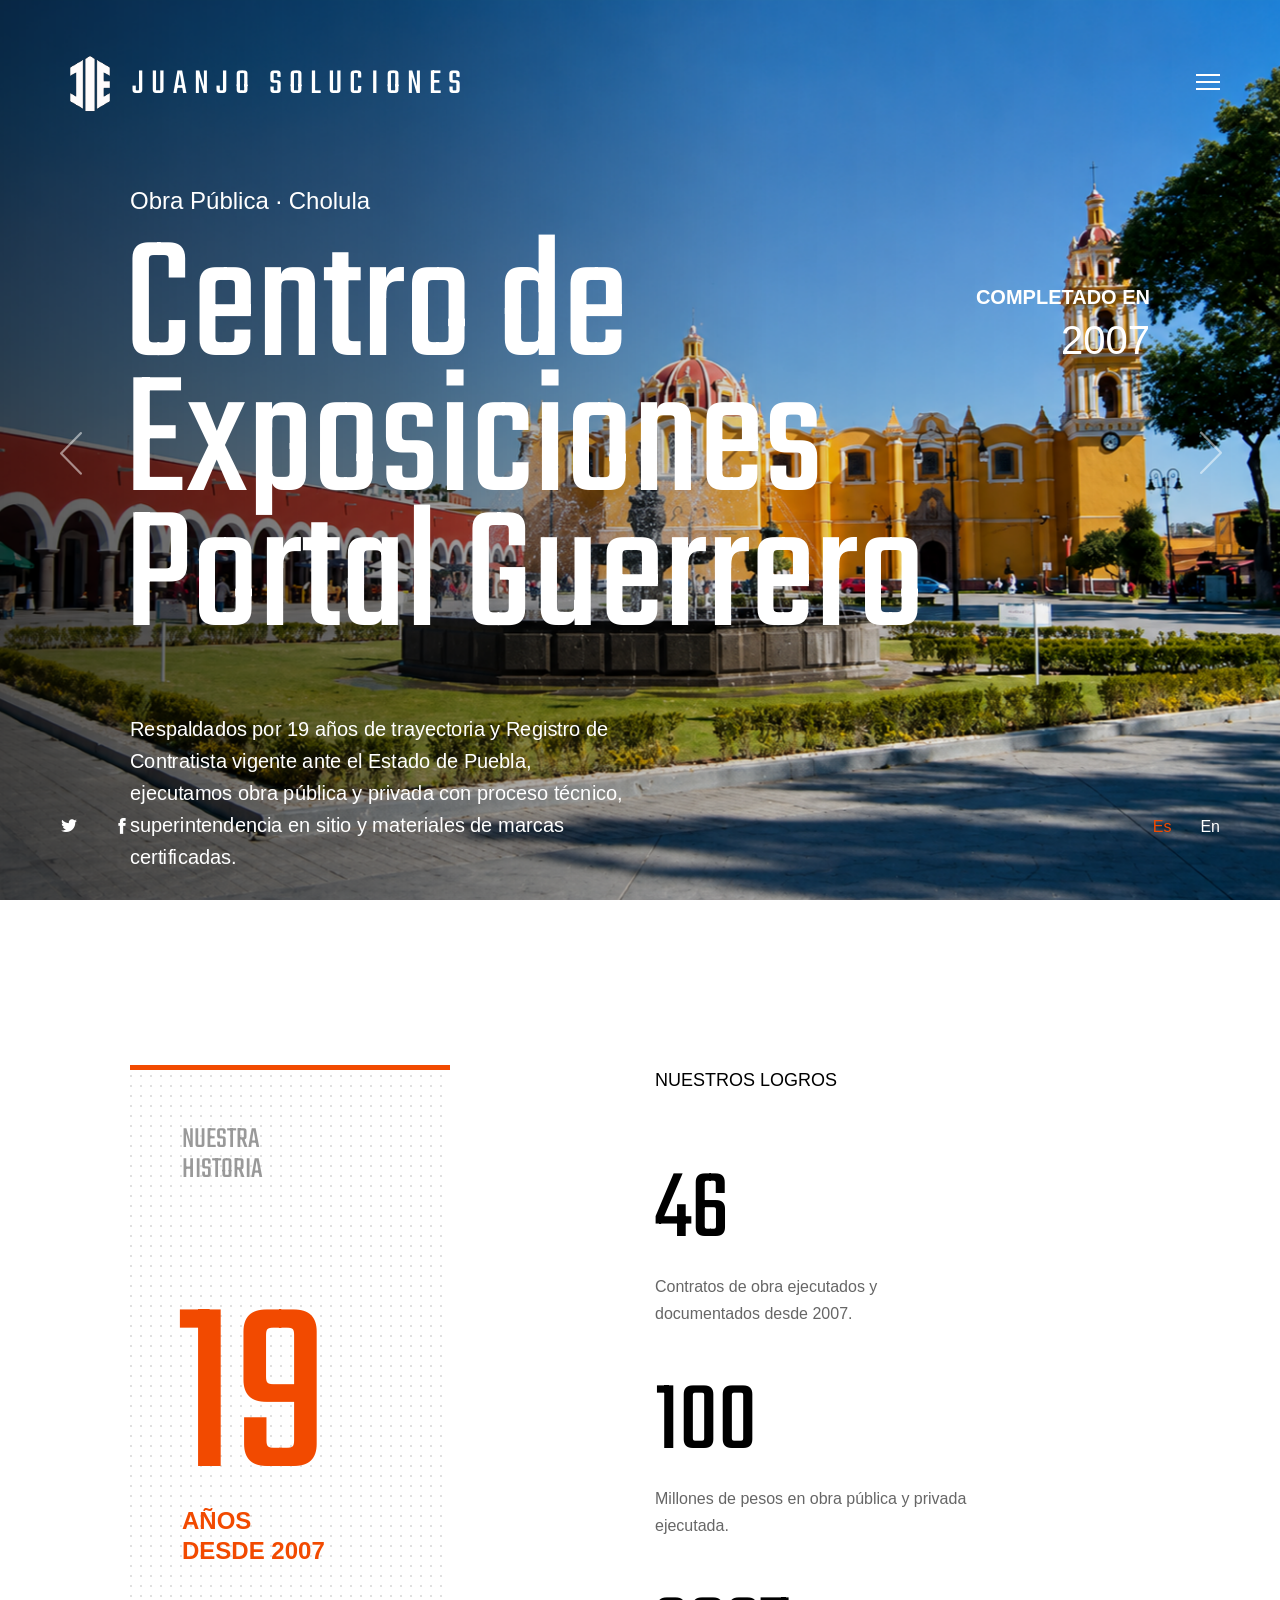
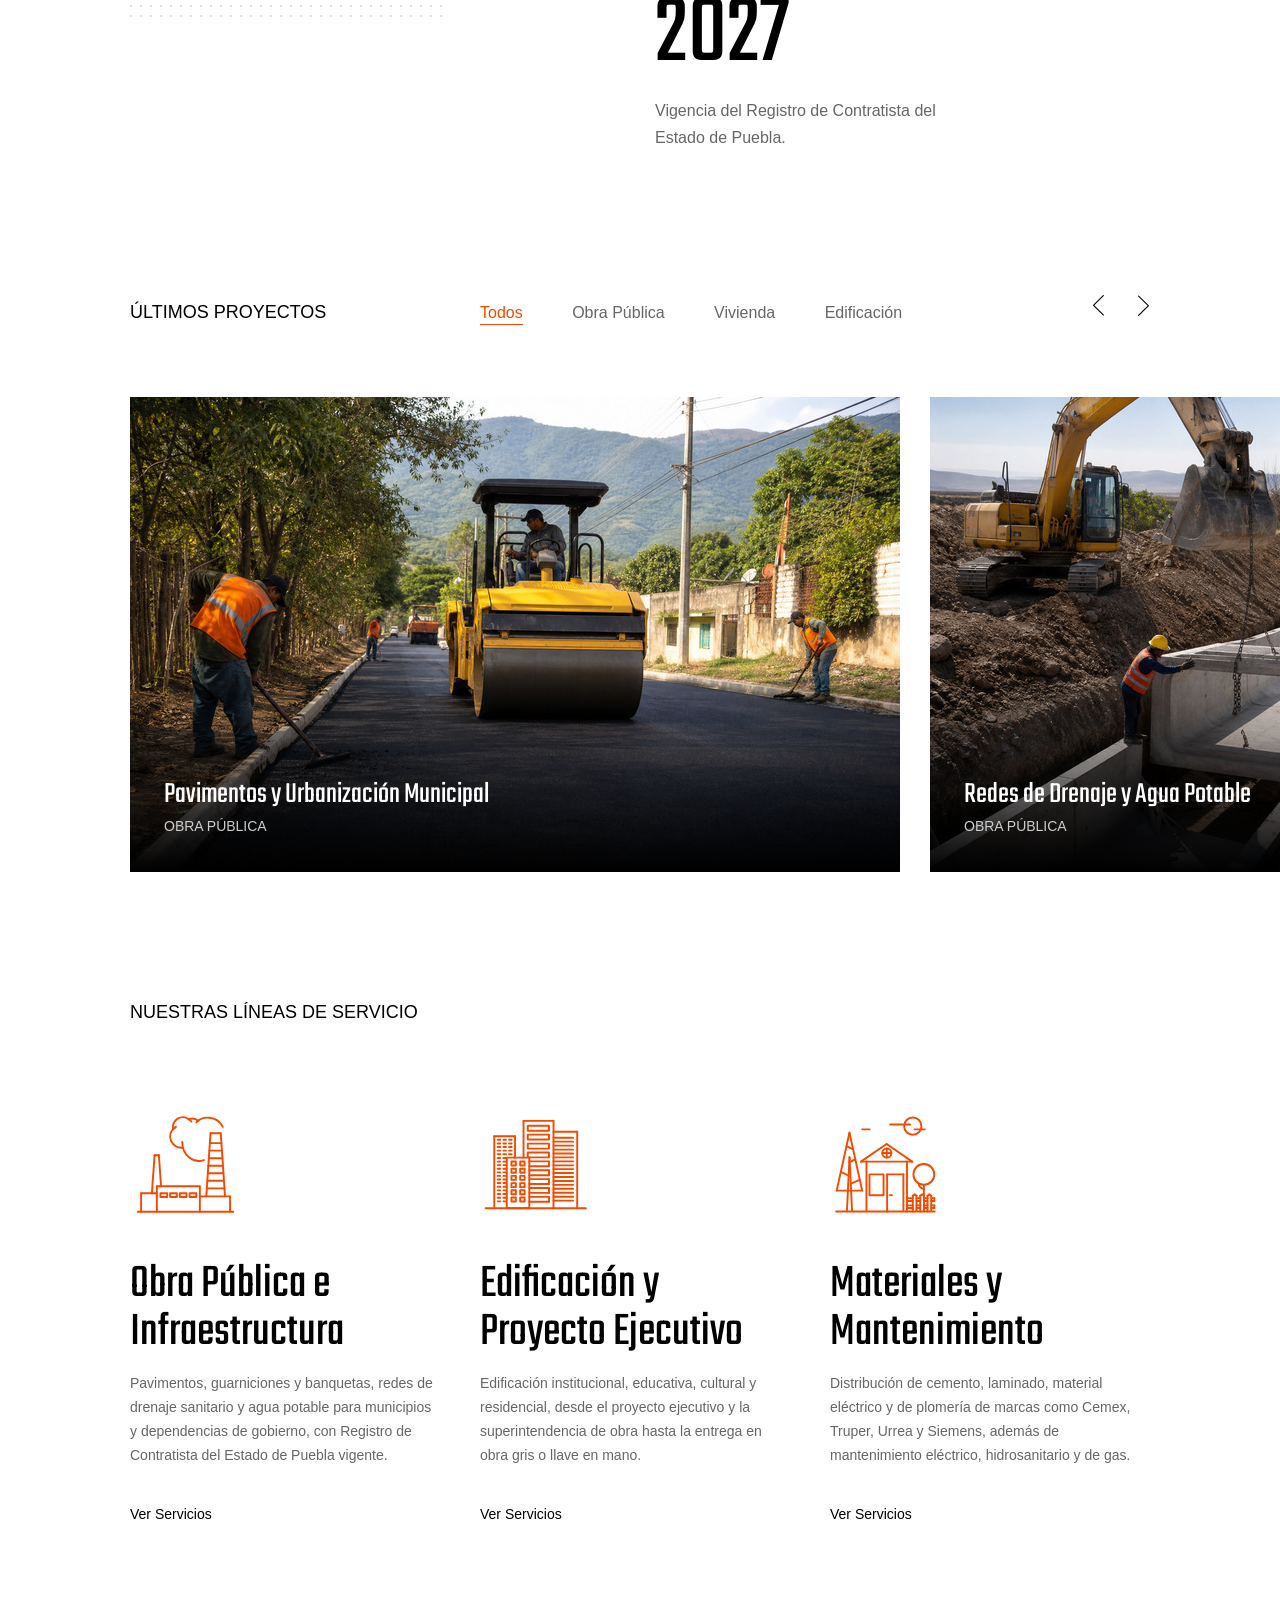
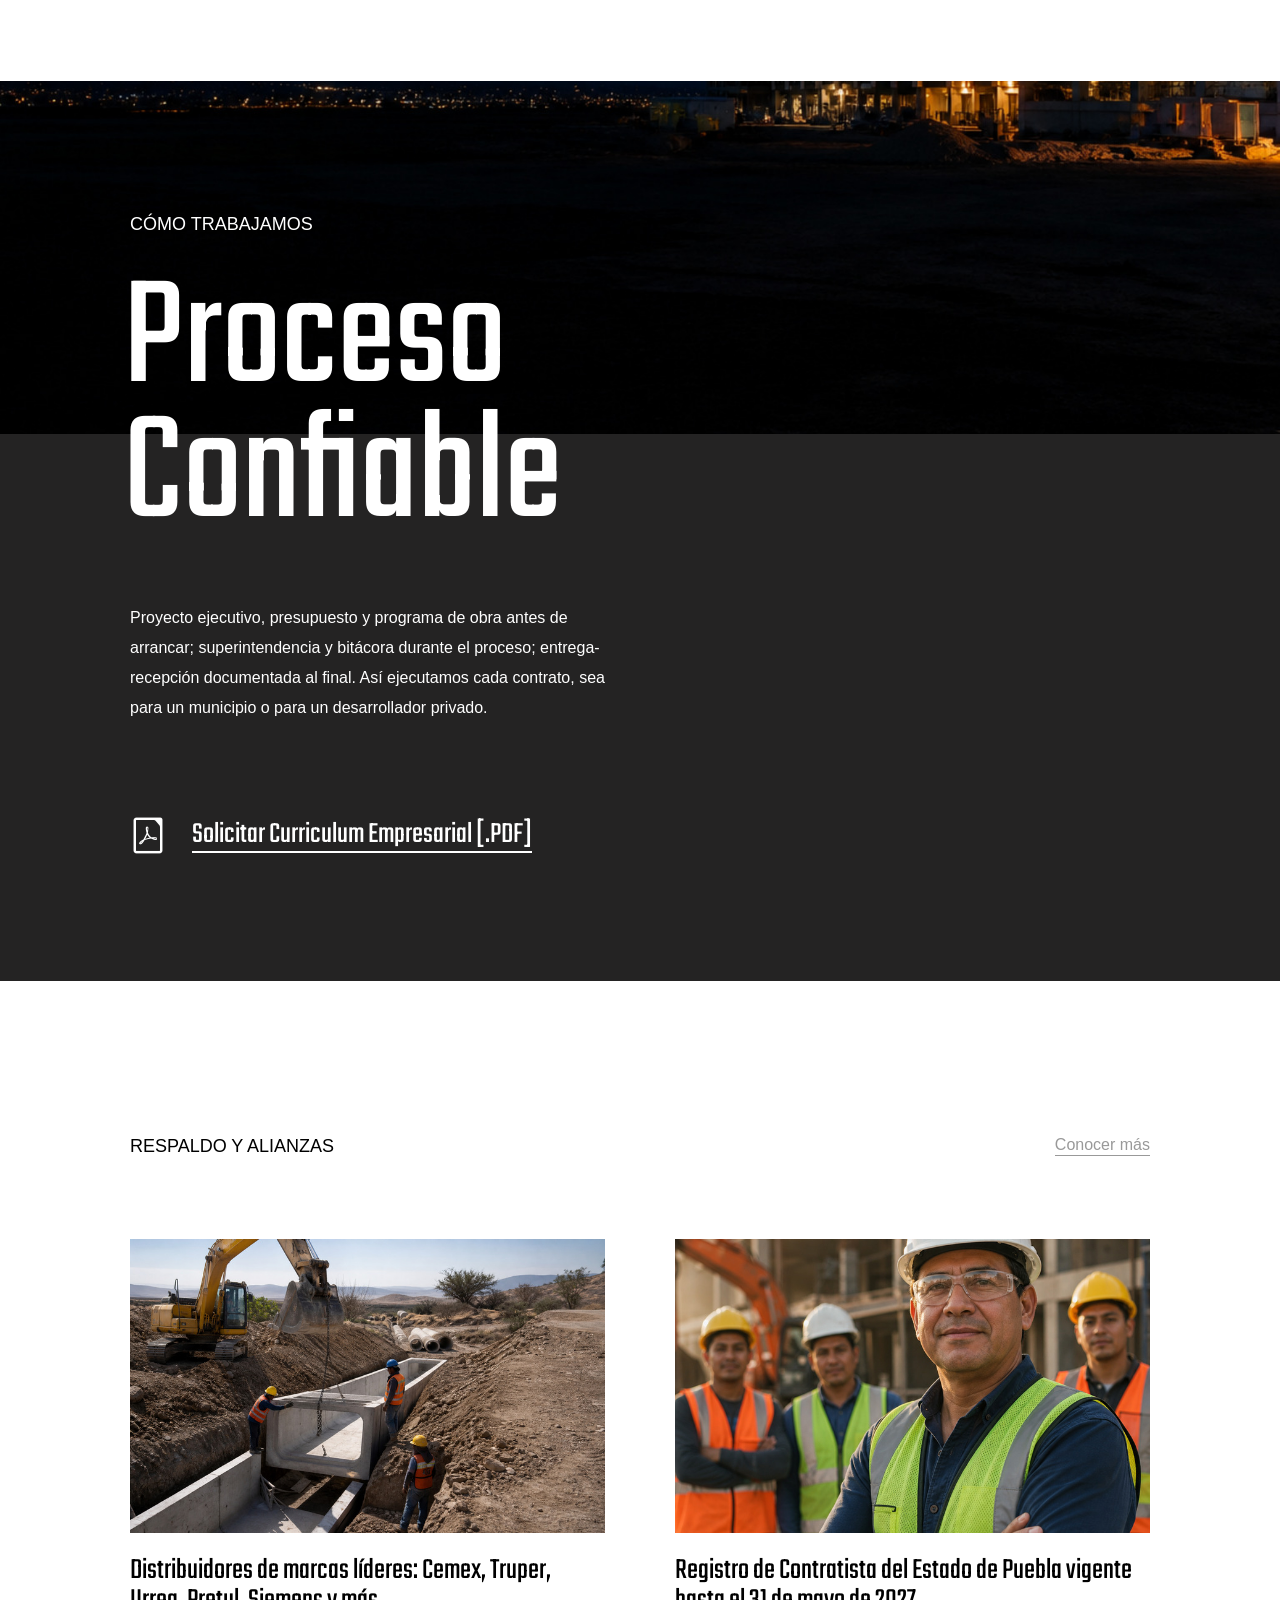
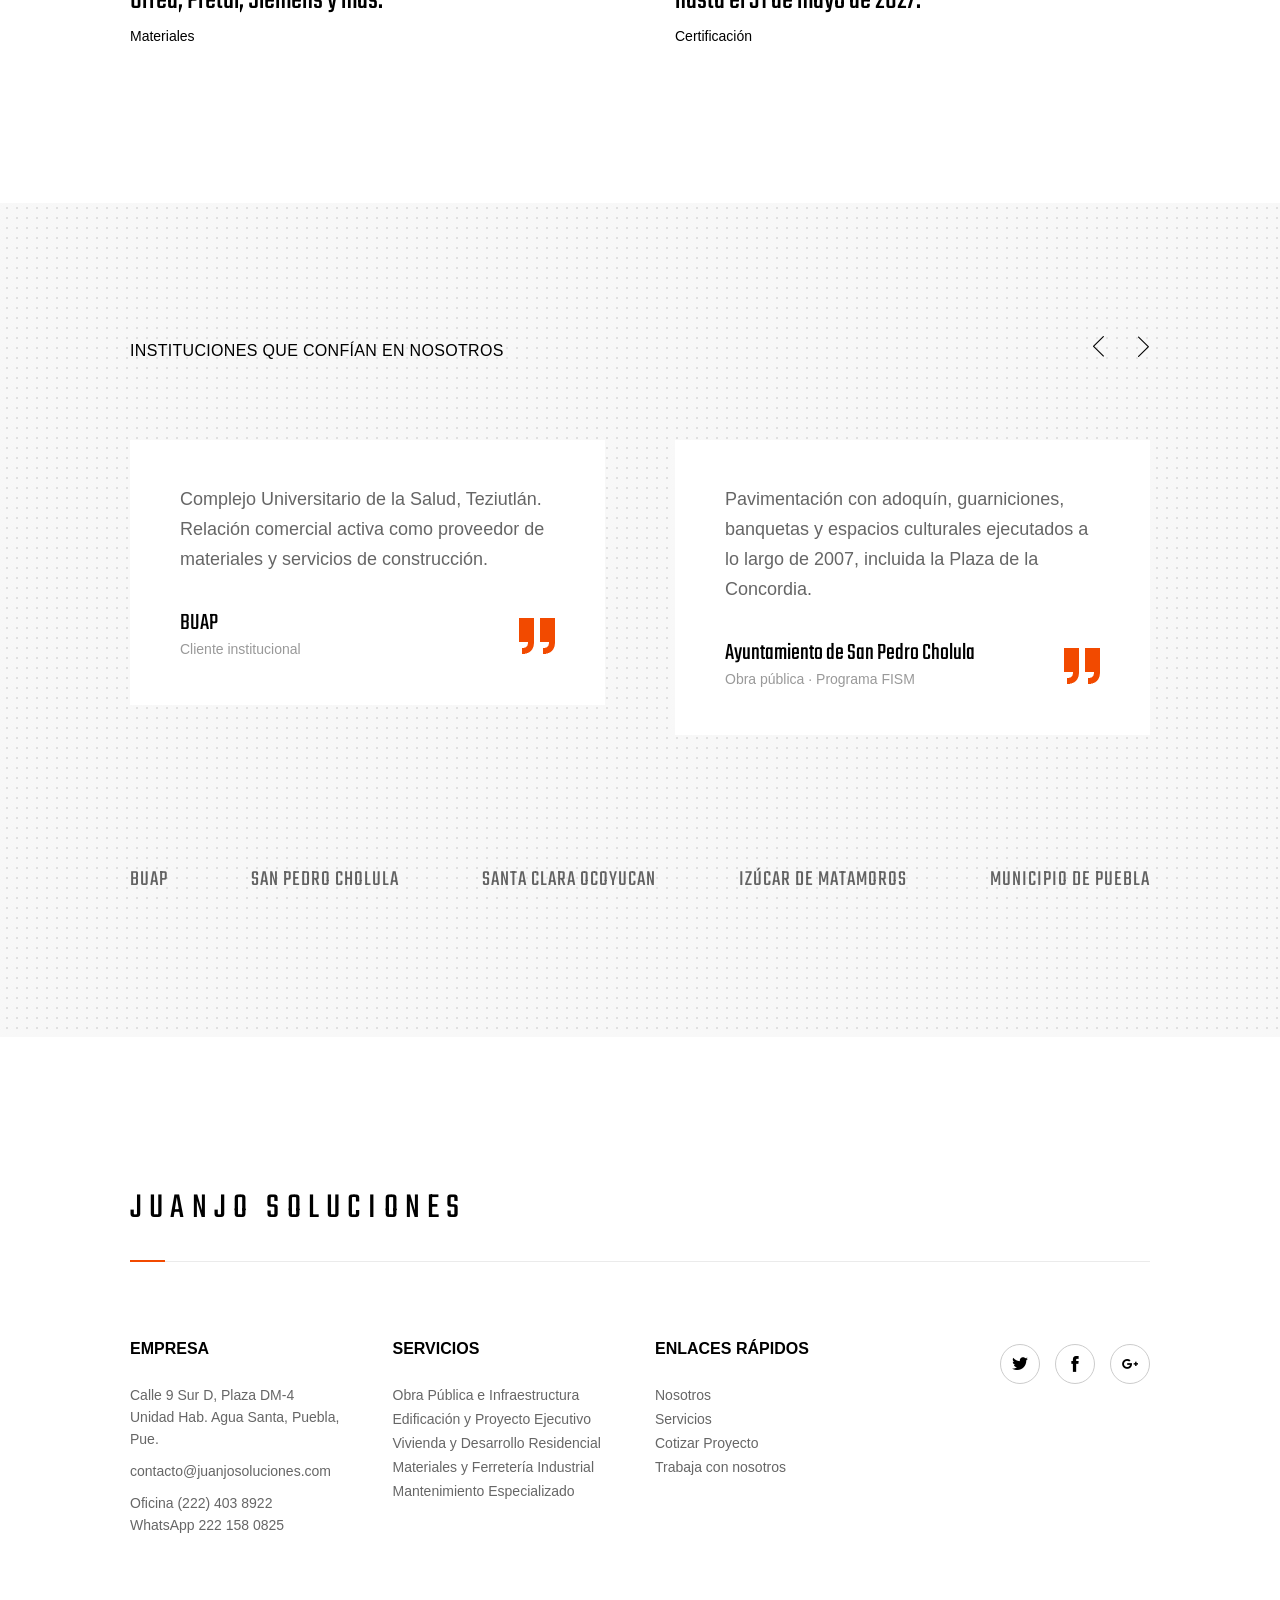
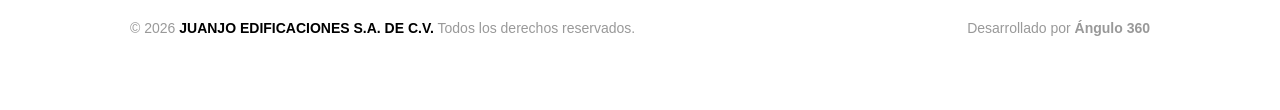
==== commit a69c2684: "Remove Behance and French language option" ====
--- a/html/index.html
+++ b/html/index.html
@@ -438,14 +438,10 @@
                 <a class="main-slider__social-link icofont-facebook" href="#">
                   <div class="visually-hidden">facebook</div>
                 </a>
-                <a class="main-slider__social-link icofont-behance" href="#">
-                  <div class="visually-hidden">behance</div>
-                </a>
               </div>
               <div class="main-slider__locales">
                 <a class="main-slider__locale link link link_active" href="#">Es</a>
                 <a class="main-slider__locale link" href="#">En</a>
-                <a class="main-slider__locale link" href="#">Fr</a>
               </div>
             </div>
           </div>
@@ -884,4 +880,4 @@
   <script src="assets/js/theme.js"></script>
 </body>
 
-</html>+</html>
--- a/html/assets/css/linearicons.min.css
+++ b/html/assets/css/linearicons.min.css
@@ -0,0 +1 @@
+@font-face{font-family:'linearicons';src:url(../fonts/Linearicons.woff2) format("woff2"),url(../fonts/Linearicons.woff) format("woff");font-weight:400;font-style:normal}[class^="icon-"],[class*=" icon-"]{font-family:'Linearicons';speak:none;font-style:normal;font-weight:400;font-variant:normal;text-transform:none;line-height:1;-webkit-font-feature-settings:liga;-moz-font-feature-settings:liga=1;-moz-font-feature-settings:liga;-ms-font-feature-settings:liga 1;-o-font-feature-settings:liga;font-feature-settings:liga;-webkit-font-smoothing:antialiased;-moz-osx-font-smoothing:grayscale}.icon-home:before{content:"\e600"}.icon-home2:before{content:"\e601"}.icon-home3:before{content:"\e602"}.icon-home4:before{content:"\e603"}.icon-home5:before{content:"\e604"}.icon-home6:before{content:"\e605"}.icon-bathtub:before{content:"\e606"}.icon-toothbrush:before{content:"\e607"}.icon-bed:before{content:"\e608"}.icon-couch:before{content:"\e609"}.icon-chair:before{content:"\e60a"}.icon-city:before{content:"\e60b"}.icon-apartment:before{content:"\e60c"}.icon-pencil:before{content:"\e60d"}.icon-pencil2:before{content:"\e60e"}.icon-pen:before{content:"\e60f"}.icon-pencil3:before{content:"\e610"}.icon-eraser:before{content:"\e611"}.icon-pencil4:before{content:"\e612"}.icon-pencil5:before{content:"\e613"}.icon-feather:before{content:"\e614"}.icon-feather2:before{content:"\e615"}.icon-feather3:before{content:"\e616"}.icon-pen2:before{content:"\e617"}.icon-pen-add:before{content:"\e618"}.icon-pen-remove:before{content:"\e619"}.icon-vector:before{content:"\e61a"}.icon-pen3:before{content:"\e61b"}.icon-blog:before{content:"\e61c"}.icon-brush:before{content:"\e61d"}.icon-brush2:before{content:"\e61e"}.icon-spray:before{content:"\e61f"}.icon-paint-roller:before{content:"\e620"}.icon-stamp:before{content:"\e621"}.icon-tape:before{content:"\e622"}.icon-desk-tape:before{content:"\e623"}.icon-texture:before{content:"\e624"}.icon-eye-dropper:before{content:"\e625"}.icon-palette:before{content:"\e626"}.icon-color-sampler:before{content:"\e627"}.icon-bucket:before{content:"\e628"}.icon-gradient:before{content:"\e629"}.icon-gradient2:before{content:"\e62a"}.icon-magic-wand:before{content:"\e62b"}.icon-magnet:before{content:"\e62c"}.icon-pencil-ruler:before{content:"\e62d"}.icon-pencil-ruler2:before{content:"\e62e"}.icon-compass:before{content:"\e62f"}.icon-aim:before{content:"\e630"}.icon-gun:before{content:"\e631"}.icon-bottle:before{content:"\e632"}.icon-drop:before{content:"\e633"}.icon-drop-crossed:before{content:"\e634"}.icon-drop2:before{content:"\e635"}.icon-snow:before{content:"\e636"}.icon-snow2:before{content:"\e637"}.icon-fire:before{content:"\e638"}.icon-lighter:before{content:"\e639"}.icon-knife:before{content:"\e63a"}.icon-dagger:before{content:"\e63b"}.icon-tissue:before{content:"\e63c"}.icon-toilet-paper:before{content:"\e63d"}.icon-poop:before{content:"\e63e"}.icon-umbrella:before{content:"\e63f"}.icon-umbrella2:before{content:"\e640"}.icon-rain:before{content:"\e641"}.icon-tornado:before{content:"\e642"}.icon-wind:before{content:"\e643"}.icon-fan:before{content:"\e644"}.icon-contrast:before{content:"\e645"}.icon-sun-small:before{content:"\e646"}.icon-sun:before{content:"\e647"}.icon-sun2:before{content:"\e648"}.icon-moon:before{content:"\e649"}.icon-cloud:before{content:"\e64a"}.icon-cloud-upload:before{content:"\e64b"}.icon-cloud-download:before{content:"\e64c"}.icon-cloud-rain:before{content:"\e64d"}.icon-cloud-hailstones:before{content:"\e64e"}.icon-cloud-snow:before{content:"\e64f"}.icon-cloud-windy:before{content:"\e650"}.icon-sun-wind:before{content:"\e651"}.icon-cloud-fog:before{content:"\e652"}.icon-cloud-sun:before{content:"\e653"}.icon-cloud-lightning:before{content:"\e654"}.icon-cloud-sync:before{content:"\e655"}.icon-cloud-lock:before{content:"\e656"}.icon-cloud-gear:before{content:"\e657"}.icon-cloud-alert:before{content:"\e658"}.icon-cloud-check:before{content:"\e659"}.icon-cloud-cross:before{content:"\e65a"}.icon-cloud-crossed:before{content:"\e65b"}.icon-cloud-database:before{content:"\e65c"}.icon-database:before{content:"\e65d"}.icon-database-add:before{content:"\e65e"}.icon-database-remove:before{content:"\e65f"}.icon-database-lock:before{content:"\e660"}.icon-database-refresh:before{content:"\e661"}.icon-database-check:before{content:"\e662"}.icon-database-history:before{content:"\e663"}.icon-database-upload:before{content:"\e664"}.icon-database-download:before{content:"\e665"}.icon-server:before{content:"\e666"}.icon-shield:before{content:"\e667"}.icon-shield-check:before{content:"\e668"}.icon-shield-alert:before{content:"\e669"}.icon-shield-cross:before{content:"\e66a"}.icon-lock:before{content:"\e66b"}.icon-rotation-lock:before{content:"\e66c"}.icon-unlock:before{content:"\e66d"}.icon-key:before{content:"\e66e"}.icon-key-hole:before{content:"\e66f"}.icon-toggle-off:before{content:"\e670"}.icon-toggle-on:before{content:"\e671"}.icon-cog:before{content:"\e672"}.icon-cog2:before{content:"\e673"}.icon-wrench:before{content:"\e674"}.icon-screwdriver:before{content:"\e675"}.icon-hammer-wrench:before{content:"\e676"}.icon-hammer:before{content:"\e677"}.icon-saw:before{content:"\e678"}.icon-axe:before{content:"\e679"}.icon-axe2:before{content:"\e67a"}.icon-shovel:before{content:"\e67b"}.icon-pickaxe:before{content:"\e67c"}.icon-factory:before{content:"\e67d"}.icon-factory2:before{content:"\e67e"}.icon-recycle:before{content:"\e67f"}.icon-trash:before{content:"\e680"}.icon-trash2:before{content:"\e681"}.icon-trash3:before{content:"\e682"}.icon-broom:before{content:"\e683"}.icon-game:before{content:"\e684"}.icon-gamepad:before{content:"\e685"}.icon-joystick:before{content:"\e686"}.icon-dice:before{content:"\e687"}.icon-spades:before{content:"\e688"}.icon-diamonds:before{content:"\e689"}.icon-clubs:before{content:"\e68a"}.icon-hearts:before{content:"\e68b"}.icon-heart:before{content:"\e68c"}.icon-star:before{content:"\e68d"}.icon-star-half:before{content:"\e68e"}.icon-star-empty:before{content:"\e68f"}.icon-flag:before{content:"\e690"}.icon-flag2:before{content:"\e691"}.icon-flag3:before{content:"\e692"}.icon-mailbox-full:before{content:"\e693"}.icon-mailbox-empty:before{content:"\e694"}.icon-at-sign:before{content:"\e695"}.icon-envelope:before{content:"\e696"}.icon-envelope-open:before{content:"\e697"}.icon-paperclip:before{content:"\e698"}.icon-paper-plane:before{content:"\e699"}.icon-reply:before{content:"\e69a"}.icon-reply-all:before{content:"\e69b"}.icon-inbox:before{content:"\e69c"}.icon-inbox2:before{content:"\e69d"}.icon-outbox:before{content:"\e69e"}.icon-box:before{content:"\e69f"}.icon-archive:before{content:"\e6a0"}.icon-archive2:before{content:"\e6a1"}.icon-drawers:before{content:"\e6a2"}.icon-drawers2:before{content:"\e6a3"}.icon-drawers3:before{content:"\e6a4"}.icon-eye:before{content:"\e6a5"}.icon-eye-crossed:before{content:"\e6a6"}.icon-eye-plus:before{content:"\e6a7"}.icon-eye-minus:before{content:"\e6a8"}.icon-binoculars:before{content:"\e6a9"}.icon-binoculars2:before{content:"\e6aa"}.icon-hdd:before{content:"\e6ab"}.icon-hdd-down:before{content:"\e6ac"}.icon-hdd-up:before{content:"\e6ad"}.icon-floppy-disk:before{content:"\e6ae"}.icon-disc:before{content:"\e6af"}.icon-tape2:before{content:"\e6b0"}.icon-printer:before{content:"\e6b1"}.icon-shredder:before{content:"\e6b2"}.icon-file-empty:before{content:"\e6b3"}.icon-file-add:before{content:"\e6b4"}.icon-file-check:before{content:"\e6b5"}.icon-file-lock:before{content:"\e6b6"}.icon-files:before{content:"\e6b7"}.icon-copy:before{content:"\e6b8"}.icon-compare:before{content:"\e6b9"}.icon-folder:before{content:"\e6ba"}.icon-folder-search:before{content:"\e6bb"}.icon-folder-plus:before{content:"\e6bc"}.icon-folder-minus:before{content:"\e6bd"}.icon-folder-download:before{content:"\e6be"}.icon-folder-upload:before{content:"\e6bf"}.icon-folder-star:before{content:"\e6c0"}.icon-folder-heart:before{content:"\e6c1"}.icon-folder-user:before{content:"\e6c2"}.icon-folder-shared:before{content:"\e6c3"}.icon-folder-music:before{content:"\e6c4"}.icon-folder-picture:before{content:"\e6c5"}.icon-folder-film:before{content:"\e6c6"}.icon-scissors:before{content:"\e6c7"}.icon-paste:before{content:"\e6c8"}.icon-clipboard-empty:before{content:"\e6c9"}.icon-clipboard-pencil:before{content:"\e6ca"}.icon-clipboard-text:before{content:"\e6cb"}.icon-clipboard-check:before{content:"\e6cc"}.icon-clipboard-down:before{content:"\e6cd"}.icon-clipboard-left:before{content:"\e6ce"}.icon-clipboard-alert:before{content:"\e6cf"}.icon-clipboard-user:before{content:"\e6d0"}.icon-register:before{content:"\e6d1"}.icon-enter:before{content:"\e6d2"}.icon-exit:before{content:"\e6d3"}.icon-papers:before{content:"\e6d4"}.icon-news:before{content:"\e6d5"}.icon-reading:before{content:"\e6d6"}.icon-typewriter:before{content:"\e6d7"}.icon-document:before{content:"\e6d8"}.icon-document2:before{content:"\e6d9"}.icon-graduation-hat:before{content:"\e6da"}.icon-license:before{content:"\e6db"}.icon-license2:before{content:"\e6dc"}.icon-medal-empty:before{content:"\e6dd"}.icon-medal-first:before{content:"\e6de"}.icon-medal-second:before{content:"\e6df"}.icon-medal-third:before{content:"\e6e0"}.icon-podium:before{content:"\e6e1"}.icon-trophy:before{content:"\e6e2"}.icon-trophy2:before{content:"\e6e3"}.icon-music-note:before{content:"\e6e4"}.icon-music-note2:before{content:"\e6e5"}.icon-music-note3:before{content:"\e6e6"}.icon-playlist:before{content:"\e6e7"}.icon-playlist-add:before{content:"\e6e8"}.icon-guitar:before{content:"\e6e9"}.icon-trumpet:before{content:"\e6ea"}.icon-album:before{content:"\e6eb"}.icon-shuffle:before{content:"\e6ec"}.icon-repeat-one:before{content:"\e6ed"}.icon-repeat:before{content:"\e6ee"}.icon-headphones:before{content:"\e6ef"}.icon-headset:before{content:"\e6f0"}.icon-loudspeaker:before{content:"\e6f1"}.icon-equalizer:before{content:"\e6f2"}.icon-theater:before{content:"\e6f3"}.icon-3d-glasses:before{content:"\e6f4"}.icon-ticket:before{content:"\e6f5"}.icon-presentation:before{content:"\e6f6"}.icon-play:before{content:"\e6f7"}.icon-film-play:before{content:"\e6f8"}.icon-clapboard-play:before{content:"\e6f9"}.icon-media:before{content:"\e6fa"}.icon-film:before{content:"\e6fb"}.icon-film2:before{content:"\e6fc"}.icon-surveillance:before{content:"\e6fd"}.icon-surveillance2:before{content:"\e6fe"}.icon-camera:before{content:"\e6ff"}.icon-camera-crossed:before{content:"\e700"}.icon-camera-play:before{content:"\e701"}.icon-time-lapse:before{content:"\e702"}.icon-record:before{content:"\e703"}.icon-camera2:before{content:"\e704"}.icon-camera-flip:before{content:"\e705"}.icon-panorama:before{content:"\e706"}.icon-time-lapse2:before{content:"\e707"}.icon-shutter:before{content:"\e708"}.icon-shutter2:before{content:"\e709"}.icon-face-detection:before{content:"\e70a"}.icon-flare:before{content:"\e70b"}.icon-convex:before{content:"\e70c"}.icon-concave:before{content:"\e70d"}.icon-picture:before{content:"\e70e"}.icon-picture2:before{content:"\e70f"}.icon-picture3:before{content:"\e710"}.icon-pictures:before{content:"\e711"}.icon-book:before{content:"\e712"}.icon-audio-book:before{content:"\e713"}.icon-book2:before{content:"\e714"}.icon-bookmark:before{content:"\e715"}.icon-bookmark2:before{content:"\e716"}.icon-label:before{content:"\e717"}.icon-library:before{content:"\e718"}.icon-library2:before{content:"\e719"}.icon-contacts:before{content:"\e71a"}.icon-profile:before{content:"\e71b"}.icon-portrait:before{content:"\e71c"}.icon-portrait2:before{content:"\e71d"}.icon-user:before{content:"\e71e"}.icon-user-plus:before{content:"\e71f"}.icon-user-minus:before{content:"\e720"}.icon-user-lock:before{content:"\e721"}.icon-users:before{content:"\e722"}.icon-users2:before{content:"\e723"}.icon-users-plus:before{content:"\e724"}.icon-users-minus:before{content:"\e725"}.icon-group-work:before{content:"\e726"}.icon-woman:before{content:"\e727"}.icon-man:before{content:"\e728"}.icon-baby:before{content:"\e729"}.icon-baby2:before{content:"\e72a"}.icon-baby3:before{content:"\e72b"}.icon-baby-bottle:before{content:"\e72c"}.icon-walk:before{content:"\e72d"}.icon-hand-waving:before{content:"\e72e"}.icon-jump:before{content:"\e72f"}.icon-run:before{content:"\e730"}.icon-woman2:before{content:"\e731"}.icon-man2:before{content:"\e732"}.icon-man-woman:before{content:"\e733"}.icon-height:before{content:"\e734"}.icon-weight:before{content:"\e735"}.icon-scale:before{content:"\e736"}.icon-button:before{content:"\e737"}.icon-bow-tie:before{content:"\e738"}.icon-tie:before{content:"\e739"}.icon-socks:before{content:"\e73a"}.icon-shoe:before{content:"\e73b"}.icon-shoes:before{content:"\e73c"}.icon-hat:before{content:"\e73d"}.icon-pants:before{content:"\e73e"}.icon-shorts:before{content:"\e73f"}.icon-flip-flops:before{content:"\e740"}.icon-shirt:before{content:"\e741"}.icon-hanger:before{content:"\e742"}.icon-laundry:before{content:"\e743"}.icon-store:before{content:"\e744"}.icon-haircut:before{content:"\e745"}.icon-store-24:before{content:"\e746"}.icon-barcode:before{content:"\e747"}.icon-barcode2:before{content:"\e748"}.icon-barcode3:before{content:"\e749"}.icon-cashier:before{content:"\e74a"}.icon-bag:before{content:"\e74b"}.icon-bag2:before{content:"\e74c"}.icon-cart:before{content:"\e74d"}.icon-cart-empty:before{content:"\e74e"}.icon-cart-full:before{content:"\e74f"}.icon-cart-plus:before{content:"\e750"}.icon-cart-plus2:before{content:"\e751"}.icon-cart-add:before{content:"\e752"}.icon-cart-remove:before{content:"\e753"}.icon-cart-exchange:before{content:"\e754"}.icon-tag:before{content:"\e755"}.icon-tags:before{content:"\e756"}.icon-receipt:before{content:"\e757"}.icon-wallet:before{content:"\e758"}.icon-credit-card:before{content:"\e759"}.icon-cash-dollar:before{content:"\e75a"}.icon-cash-euro:before{content:"\e75b"}.icon-cash-pound:before{content:"\e75c"}.icon-cash-yen:before{content:"\e75d"}.icon-bag-dollar:before{content:"\e75e"}.icon-bag-euro:before{content:"\e75f"}.icon-bag-pound:before{content:"\e760"}.icon-bag-yen:before{content:"\e761"}.icon-coin-dollar:before{content:"\e762"}.icon-coin-euro:before{content:"\e763"}.icon-coin-pound:before{content:"\e764"}.icon-coin-yen:before{content:"\e765"}.icon-calculator:before{content:"\e766"}.icon-calculator2:before{content:"\e767"}.icon-abacus:before{content:"\e768"}.icon-vault:before{content:"\e769"}.icon-telephone:before{content:"\e76a"}.icon-phone-lock:before{content:"\e76b"}.icon-phone-wave:before{content:"\e76c"}.icon-phone-pause:before{content:"\e76d"}.icon-phone-outgoing:before{content:"\e76e"}.icon-phone-incoming:before{content:"\e76f"}.icon-phone-in-out:before{content:"\e770"}.icon-phone-error:before{content:"\e771"}.icon-phone-sip:before{content:"\e772"}.icon-phone-plus:before{content:"\e773"}.icon-phone-minus:before{content:"\e774"}.icon-voicemail:before{content:"\e775"}.icon-dial:before{content:"\e776"}.icon-telephone2:before{content:"\e777"}.icon-pushpin:before{content:"\e778"}.icon-pushpin2:before{content:"\e779"}.icon-map-marker:before{content:"\e77a"}.icon-map-marker-user:before{content:"\e77b"}.icon-map-marker-down:before{content:"\e77c"}.icon-map-marker-check:before{content:"\e77d"}.icon-map-marker-crossed:before{content:"\e77e"}.icon-radar:before{content:"\e77f"}.icon-compass2:before{content:"\e780"}.icon-map:before{content:"\e781"}.icon-map2:before{content:"\e782"}.icon-location:before{content:"\e783"}.icon-road-sign:before{content:"\e784"}.icon-calendar-empty:before{content:"\e785"}.icon-calendar-check:before{content:"\e786"}.icon-calendar-cross:before{content:"\e787"}.icon-calendar-31:before{content:"\e788"}.icon-calendar-full:before{content:"\e789"}.icon-calendar-insert:before{content:"\e78a"}.icon-calendar-text:before{content:"\e78b"}.icon-calendar-user:before{content:"\e78c"}.icon-mouse:before{content:"\e78d"}.icon-mouse-left:before{content:"\e78e"}.icon-mouse-right:before{content:"\e78f"}.icon-mouse-both:before{content:"\e790"}.icon-keyboard:before{content:"\e791"}.icon-keyboard-up:before{content:"\e792"}.icon-keyboard-down:before{content:"\e793"}.icon-delete:before{content:"\e794"}.icon-spell-check:before{content:"\e795"}.icon-escape:before{content:"\e796"}.icon-enter2:before{content:"\e797"}.icon-screen:before{content:"\e798"}.icon-aspect-ratio:before{content:"\e799"}.icon-signal:before{content:"\e79a"}.icon-signal-lock:before{content:"\e79b"}.icon-signal-80:before{content:"\e79c"}.icon-signal-60:before{content:"\e79d"}.icon-signal-40:before{content:"\e79e"}.icon-signal-20:before{content:"\e79f"}.icon-signal-0:before{content:"\e7a0"}.icon-signal-blocked:before{content:"\e7a1"}.icon-sim:before{content:"\e7a2"}.icon-flash-memory:before{content:"\e7a3"}.icon-usb-drive:before{content:"\e7a4"}.icon-phone:before{content:"\e7a5"}.icon-smartphone:before{content:"\e7a6"}.icon-smartphone-notification:before{content:"\e7a7"}.icon-smartphone-vibration:before{content:"\e7a8"}.icon-smartphone-embed:before{content:"\e7a9"}.icon-smartphone-waves:before{content:"\e7aa"}.icon-tablet:before{content:"\e7ab"}.icon-tablet2:before{content:"\e7ac"}.icon-laptop:before{content:"\e7ad"}.icon-laptop-phone:before{content:"\e7ae"}.icon-desktop:before{content:"\e7af"}.icon-launch:before{content:"\e7b0"}.icon-new-tab:before{content:"\e7b1"}.icon-window:before{content:"\e7b2"}.icon-cable:before{content:"\e7b3"}.icon-cable2:before{content:"\e7b4"}.icon-tv:before{content:"\e7b5"}.icon-radio:before{content:"\e7b6"}.icon-remote-control:before{content:"\e7b7"}.icon-power-switch:before{content:"\e7b8"}.icon-power:before{content:"\e7b9"}.icon-power-crossed:before{content:"\e7ba"}.icon-flash-auto:before{content:"\e7bb"}.icon-lamp:before{content:"\e7bc"}.icon-flashlight:before{content:"\e7bd"}.icon-lampshade:before{content:"\e7be"}.icon-cord:before{content:"\e7bf"}.icon-outlet:before{content:"\e7c0"}.icon-battery-power:before{content:"\e7c1"}.icon-battery-empty:before{content:"\e7c2"}.icon-battery-alert:before{content:"\e7c3"}.icon-battery-error:before{content:"\e7c4"}.icon-battery-low1:before{content:"\e7c5"}.icon-battery-low2:before{content:"\e7c6"}.icon-battery-low3:before{content:"\e7c7"}.icon-battery-mid1:before{content:"\e7c8"}.icon-battery-mid2:before{content:"\e7c9"}.icon-battery-mid3:before{content:"\e7ca"}.icon-battery-full:before{content:"\e7cb"}.icon-battery-charging:before{content:"\e7cc"}.icon-battery-charging2:before{content:"\e7cd"}.icon-battery-charging3:before{content:"\e7ce"}.icon-battery-charging4:before{content:"\e7cf"}.icon-battery-charging5:before{content:"\e7d0"}.icon-battery-charging6:before{content:"\e7d1"}.icon-battery-charging7:before{content:"\e7d2"}.icon-chip:before{content:"\e7d3"}.icon-chip-x64:before{content:"\e7d4"}.icon-chip-x86:before{content:"\e7d5"}.icon-bubble:before{content:"\e7d6"}.icon-bubbles:before{content:"\e7d7"}.icon-bubble-dots:before{content:"\e7d8"}.icon-bubble-alert:before{content:"\e7d9"}.icon-bubble-question:before{content:"\e7da"}.icon-bubble-text:before{content:"\e7db"}.icon-bubble-pencil:before{content:"\e7dc"}.icon-bubble-picture:before{content:"\e7dd"}.icon-bubble-video:before{content:"\e7de"}.icon-bubble-user:before{content:"\e7df"}.icon-bubble-quote:before{content:"\e7e0"}.icon-bubble-heart:before{content:"\e7e1"}.icon-bubble-emoticon:before{content:"\e7e2"}.icon-bubble-attachment:before{content:"\e7e3"}.icon-phone-bubble:before{content:"\e7e4"}.icon-quote-open:before{content:"\e7e5"}.icon-quote-close:before{content:"\e7e6"}.icon-dna:before{content:"\e7e7"}.icon-heart-pulse:before{content:"\e7e8"}.icon-pulse:before{content:"\e7e9"}.icon-syringe:before{content:"\e7ea"}.icon-pills:before{content:"\e7eb"}.icon-first-aid:before{content:"\e7ec"}.icon-lifebuoy:before{content:"\e7ed"}.icon-bandage:before{content:"\e7ee"}.icon-bandages:before{content:"\e7ef"}.icon-thermometer:before{content:"\e7f0"}.icon-microscope:before{content:"\e7f1"}.icon-brain:before{content:"\e7f2"}.icon-beaker:before{content:"\e7f3"}.icon-skull:before{content:"\e7f4"}.icon-bone:before{content:"\e7f5"}.icon-construction:before{content:"\e7f6"}.icon-construction-cone:before{content:"\e7f7"}.icon-pie-chart:before{content:"\e7f8"}.icon-pie-chart2:before{content:"\e7f9"}.icon-graph:before{content:"\e7fa"}.icon-chart-growth:before{content:"\e7fb"}.icon-chart-bars:before{content:"\e7fc"}.icon-chart-settings:before{content:"\e7fd"}.icon-cake:before{content:"\e7fe"}.icon-gift:before{content:"\e7ff"}.icon-balloon:before{content:"\e800"}.icon-rank:before{content:"\e801"}.icon-rank2:before{content:"\e802"}.icon-rank3:before{content:"\e803"}.icon-crown:before{content:"\e804"}.icon-lotus:before{content:"\e805"}.icon-diamond:before{content:"\e806"}.icon-diamond2:before{content:"\e807"}.icon-diamond3:before{content:"\e808"}.icon-diamond4:before{content:"\e809"}.icon-linearicons:before{content:"\e80a"}.icon-teacup:before{content:"\e80b"}.icon-teapot:before{content:"\e80c"}.icon-glass:before{content:"\e80d"}.icon-bottle2:before{content:"\e80e"}.icon-glass-cocktail:before{content:"\e80f"}.icon-glass2:before{content:"\e810"}.icon-dinner:before{content:"\e811"}.icon-dinner2:before{content:"\e812"}.icon-chef:before{content:"\e813"}.icon-scale2:before{content:"\e814"}.icon-egg:before{content:"\e815"}.icon-egg2:before{content:"\e816"}.icon-eggs:before{content:"\e817"}.icon-platter:before{content:"\e818"}.icon-steak:before{content:"\e819"}.icon-hamburger:before{content:"\e81a"}.icon-hotdog:before{content:"\e81b"}.icon-pizza:before{content:"\e81c"}.icon-sausage:before{content:"\e81d"}.icon-chicken:before{content:"\e81e"}.icon-fish:before{content:"\e81f"}.icon-carrot:before{content:"\e820"}.icon-cheese:before{content:"\e821"}.icon-bread:before{content:"\e822"}.icon-ice-cream:before{content:"\e823"}.icon-ice-cream2:before{content:"\e824"}.icon-candy:before{content:"\e825"}.icon-lollipop:before{content:"\e826"}.icon-coffee-bean:before{content:"\e827"}.icon-coffee-cup:before{content:"\e828"}.icon-cherry:before{content:"\e829"}.icon-grapes:before{content:"\e82a"}.icon-citrus:before{content:"\e82b"}.icon-apple:before{content:"\e82c"}.icon-leaf:before{content:"\e82d"}.icon-landscape:before{content:"\e82e"}.icon-pine-tree:before{content:"\e82f"}.icon-tree:before{content:"\e830"}.icon-cactus:before{content:"\e831"}.icon-paw:before{content:"\e832"}.icon-footprint:before{content:"\e833"}.icon-speed-slow:before{content:"\e834"}.icon-speed-medium:before{content:"\e835"}.icon-speed-fast:before{content:"\e836"}.icon-rocket:before{content:"\e837"}.icon-hammer2:before{content:"\e838"}.icon-balance:before{content:"\e839"}.icon-briefcase:before{content:"\e83a"}.icon-luggage-weight:before{content:"\e83b"}.icon-dolly:before{content:"\e83c"}.icon-plane:before{content:"\e83d"}.icon-plane-crossed:before{content:"\e83e"}.icon-helicopter:before{content:"\e83f"}.icon-traffic-lights:before{content:"\e840"}.icon-siren:before{content:"\e841"}.icon-road:before{content:"\e842"}.icon-engine:before{content:"\e843"}.icon-oil-pressure:before{content:"\e844"}.icon-coolant-temperature:before{content:"\e845"}.icon-car-battery:before{content:"\e846"}.icon-gas:before{content:"\e847"}.icon-gallon:before{content:"\e848"}.icon-transmission:before{content:"\e849"}.icon-car:before{content:"\e84a"}.icon-car-wash:before{content:"\e84b"}.icon-car-wash2:before{content:"\e84c"}.icon-bus:before{content:"\e84d"}.icon-bus2:before{content:"\e84e"}.icon-car2:before{content:"\e84f"}.icon-parking:before{content:"\e850"}.icon-car-lock:before{content:"\e851"}.icon-taxi:before{content:"\e852"}.icon-car-siren:before{content:"\e853"}.icon-car-wash3:before{content:"\e854"}.icon-car-wash4:before{content:"\e855"}.icon-ambulance:before{content:"\e856"}.icon-truck:before{content:"\e857"}.icon-trailer:before{content:"\e858"}.icon-scale-truck:before{content:"\e859"}.icon-train:before{content:"\e85a"}.icon-ship:before{content:"\e85b"}.icon-ship2:before{content:"\e85c"}.icon-anchor:before{content:"\e85d"}.icon-boat:before{content:"\e85e"}.icon-bicycle:before{content:"\e85f"}.icon-bicycle2:before{content:"\e860"}.icon-dumbbell:before{content:"\e861"}.icon-bench-press:before{content:"\e862"}.icon-swim:before{content:"\e863"}.icon-football:before{content:"\e864"}.icon-baseball-bat:before{content:"\e865"}.icon-baseball:before{content:"\e866"}.icon-tennis:before{content:"\e867"}.icon-tennis2:before{content:"\e868"}.icon-ping-pong:before{content:"\e869"}.icon-hockey:before{content:"\e86a"}.icon-8ball:before{content:"\e86b"}.icon-bowling:before{content:"\e86c"}.icon-bowling-pins:before{content:"\e86d"}.icon-golf:before{content:"\e86e"}.icon-golf2:before{content:"\e86f"}.icon-archery:before{content:"\e870"}.icon-slingshot:before{content:"\e871"}.icon-soccer:before{content:"\e872"}.icon-basketball:before{content:"\e873"}.icon-cube:before{content:"\e874"}.icon-3d-rotate:before{content:"\e875"}.icon-puzzle:before{content:"\e876"}.icon-glasses:before{content:"\e877"}.icon-glasses2:before{content:"\e878"}.icon-accessibility:before{content:"\e879"}.icon-wheelchair:before{content:"\e87a"}.icon-wall:before{content:"\e87b"}.icon-fence:before{content:"\e87c"}.icon-wall2:before{content:"\e87d"}.icon-icons:before{content:"\e87e"}.icon-resize-handle:before{content:"\e87f"}.icon-icons2:before{content:"\e880"}.icon-select:before{content:"\e881"}.icon-select2:before{content:"\e882"}.icon-site-map:before{content:"\e883"}.icon-earth:before{content:"\e884"}.icon-earth-lock:before{content:"\e885"}.icon-network:before{content:"\e886"}.icon-network-lock:before{content:"\e887"}.icon-planet:before{content:"\e888"}.icon-happy:before{content:"\e889"}.icon-smile:before{content:"\e88a"}.icon-grin:before{content:"\e88b"}.icon-tongue:before{content:"\e88c"}.icon-sad:before{content:"\e88d"}.icon-wink:before{content:"\e88e"}.icon-dream:before{content:"\e88f"}.icon-shocked:before{content:"\e890"}.icon-shocked2:before{content:"\e891"}.icon-tongue2:before{content:"\e892"}.icon-neutral:before{content:"\e893"}.icon-happy-grin:before{content:"\e894"}.icon-cool:before{content:"\e895"}.icon-mad:before{content:"\e896"}.icon-grin-evil:before{content:"\e897"}.icon-evil:before{content:"\e898"}.icon-wow:before{content:"\e899"}.icon-annoyed:before{content:"\e89a"}.icon-wondering:before{content:"\e89b"}.icon-confused:before{content:"\e89c"}.icon-zipped:before{content:"\e89d"}.icon-grumpy:before{content:"\e89e"}.icon-mustache:before{content:"\e89f"}.icon-tombstone-hipster:before{content:"\e8a0"}.icon-tombstone:before{content:"\e8a1"}.icon-ghost:before{content:"\e8a2"}.icon-ghost-hipster:before{content:"\e8a3"}.icon-halloween:before{content:"\e8a4"}.icon-christmas:before{content:"\e8a5"}.icon-easter-egg:before{content:"\e8a6"}.icon-mustache2:before{content:"\e8a7"}.icon-mustache-glasses:before{content:"\e8a8"}.icon-pipe:before{content:"\e8a9"}.icon-alarm:before{content:"\e8aa"}.icon-alarm-add:before{content:"\e8ab"}.icon-alarm-snooze:before{content:"\e8ac"}.icon-alarm-ringing:before{content:"\e8ad"}.icon-bullhorn:before{content:"\e8ae"}.icon-hearing:before{content:"\e8af"}.icon-volume-high:before{content:"\e8b0"}.icon-volume-medium:before{content:"\e8b1"}.icon-volume-low:before{content:"\e8b2"}.icon-volume:before{content:"\e8b3"}.icon-mute:before{content:"\e8b4"}.icon-lan:before{content:"\e8b5"}.icon-lan2:before{content:"\e8b6"}.icon-wifi:before{content:"\e8b7"}.icon-wifi-lock:before{content:"\e8b8"}.icon-wifi-blocked:before{content:"\e8b9"}.icon-wifi-mid:before{content:"\e8ba"}.icon-wifi-low:before{content:"\e8bb"}.icon-wifi-low2:before{content:"\e8bc"}.icon-wifi-alert:before{content:"\e8bd"}.icon-wifi-alert-mid:before{content:"\e8be"}.icon-wifi-alert-low:before{content:"\e8bf"}.icon-wifi-alert-low2:before{content:"\e8c0"}.icon-stream:before{content:"\e8c1"}.icon-stream-check:before{content:"\e8c2"}.icon-stream-error:before{content:"\e8c3"}.icon-stream-alert:before{content:"\e8c4"}.icon-communication:before{content:"\e8c5"}.icon-communication-crossed:before{content:"\e8c6"}.icon-broadcast:before{content:"\e8c7"}.icon-antenna:before{content:"\e8c8"}.icon-satellite:before{content:"\e8c9"}.icon-satellite2:before{content:"\e8ca"}.icon-mic:before{content:"\e8cb"}.icon-mic-mute:before{content:"\e8cc"}.icon-mic2:before{content:"\e8cd"}.icon-spotlights:before{content:"\e8ce"}.icon-hourglass:before{content:"\e8cf"}.icon-loading:before{content:"\e8d0"}.icon-loading2:before{content:"\e8d1"}.icon-loading3:before{content:"\e8d2"}.icon-refresh:before{content:"\e8d3"}.icon-refresh2:before{content:"\e8d4"}.icon-undo:before{content:"\e8d5"}.icon-redo:before{content:"\e8d6"}.icon-jump2:before{content:"\e8d7"}.icon-undo2:before{content:"\e8d8"}.icon-redo2:before{content:"\e8d9"}.icon-sync:before{content:"\e8da"}.icon-repeat-one2:before{content:"\e8db"}.icon-sync-crossed:before{content:"\e8dc"}.icon-sync2:before{content:"\e8dd"}.icon-repeat-one3:before{content:"\e8de"}.icon-sync-crossed2:before{content:"\e8df"}.icon-return:before{content:"\e8e0"}.icon-return2:before{content:"\e8e1"}.icon-refund:before{content:"\e8e2"}.icon-history:before{content:"\e8e3"}.icon-history2:before{content:"\e8e4"}.icon-self-timer:before{content:"\e8e5"}.icon-clock:before{content:"\e8e6"}.icon-clock2:before{content:"\e8e7"}.icon-clock3:before{content:"\e8e8"}.icon-watch:before{content:"\e8e9"}.icon-alarm2:before{content:"\e8ea"}.icon-alarm-add2:before{content:"\e8eb"}.icon-alarm-remove:before{content:"\e8ec"}.icon-alarm-check:before{content:"\e8ed"}.icon-alarm-error:before{content:"\e8ee"}.icon-timer:before{content:"\e8ef"}.icon-timer-crossed:before{content:"\e8f0"}.icon-timer2:before{content:"\e8f1"}.icon-timer-crossed2:before{content:"\e8f2"}.icon-download:before{content:"\e8f3"}.icon-upload:before{content:"\e8f4"}.icon-download2:before{content:"\e8f5"}.icon-upload2:before{content:"\e8f6"}.icon-enter-up:before{content:"\e8f7"}.icon-enter-down:before{content:"\e8f8"}.icon-enter-left:before{content:"\e8f9"}.icon-enter-right:before{content:"\e8fa"}.icon-exit-up:before{content:"\e8fb"}.icon-exit-down:before{content:"\e8fc"}.icon-exit-left:before{content:"\e8fd"}.icon-exit-right:before{content:"\e8fe"}.icon-enter-up2:before{content:"\e8ff"}.icon-enter-down2:before{content:"\e900"}.icon-enter-vertical:before{content:"\e901"}.icon-enter-left2:before{content:"\e902"}.icon-enter-right2:before{content:"\e903"}.icon-enter-horizontal:before{content:"\e904"}.icon-exit-up2:before{content:"\e905"}.icon-exit-down2:before{content:"\e906"}.icon-exit-left2:before{content:"\e907"}.icon-exit-right2:before{content:"\e908"}.icon-cli:before{content:"\e909"}.icon-bug:before{content:"\e90a"}.icon-code:before{content:"\e90b"}.icon-file-code:before{content:"\e90c"}.icon-file-image:before{content:"\e90d"}.icon-file-zip:before{content:"\e90e"}.icon-file-audio:before{content:"\e90f"}.icon-file-video:before{content:"\e910"}.icon-file-preview:before{content:"\e911"}.icon-file-charts:before{content:"\e912"}.icon-file-stats:before{content:"\e913"}.icon-file-spreadsheet:before{content:"\e914"}.icon-link:before{content:"\e915"}.icon-unlink:before{content:"\e916"}.icon-link2:before{content:"\e917"}.icon-unlink2:before{content:"\e918"}.icon-thumbs-up:before{content:"\e919"}.icon-thumbs-down:before{content:"\e91a"}.icon-thumbs-up2:before{content:"\e91b"}.icon-thumbs-down2:before{content:"\e91c"}.icon-thumbs-up3:before{content:"\e91d"}.icon-thumbs-down3:before{content:"\e91e"}.icon-share:before{content:"\e91f"}.icon-share2:before{content:"\e920"}.icon-share3:before{content:"\e921"}.icon-magnifier:before{content:"\e922"}.icon-file-search:before{content:"\e923"}.icon-find-replace:before{content:"\e924"}.icon-zoom-in:before{content:"\e925"}.icon-zoom-out:before{content:"\e926"}.icon-loupe:before{content:"\e927"}.icon-loupe-zoom-in:before{content:"\e928"}.icon-loupe-zoom-out:before{content:"\e929"}.icon-cross:before{content:"\e92a"}.icon-menu:before{content:"\e92b"}.icon-list:before{content:"\e92c"}.icon-list2:before{content:"\e92d"}.icon-list3:before{content:"\e92e"}.icon-menu2:before{content:"\e92f"}.icon-list4:before{content:"\e930"}.icon-menu3:before{content:"\e931"}.icon-exclamation:before{content:"\e932"}.icon-question:before{content:"\e933"}.icon-check:before{content:"\e934"}.icon-cross2:before{content:"\e935"}.icon-plus:before{content:"\e936"}.icon-minus:before{content:"\e937"}.icon-percent:before{content:"\e938"}.icon-chevron-up:before{content:"\e939"}.icon-chevron-down:before{content:"\e93a"}.icon-chevron-left:before{content:"\e93b"}.icon-chevron-right:before{content:"\e93c"}.icon-chevrons-expand-vertical:before{content:"\e93d"}.icon-chevrons-expand-horizontal:before{content:"\e93e"}.icon-chevrons-contract-vertical:before{content:"\e93f"}.icon-chevrons-contract-horizontal:before{content:"\e940"}.icon-arrow-up:before{content:"\e941"}.icon-arrow-down:before{content:"\e942"}.icon-arrow-left:before{content:"\e943"}.icon-arrow-right:before{content:"\e944"}.icon-arrow-up-right:before{content:"\e945"}.icon-arrows-merge:before{content:"\e946"}.icon-arrows-split:before{content:"\e947"}.icon-arrow-divert:before{content:"\e948"}.icon-arrow-return:before{content:"\e949"}.icon-expand:before{content:"\e94a"}.icon-contract:before{content:"\e94b"}.icon-expand2:before{content:"\e94c"}.icon-contract2:before{content:"\e94d"}.icon-move:before{content:"\e94e"}.icon-tab:before{content:"\e94f"}.icon-arrow-wave:before{content:"\e950"}.icon-expand3:before{content:"\e951"}.icon-expand4:before{content:"\e952"}.icon-contract3:before{content:"\e953"}.icon-notification:before{content:"\e954"}.icon-warning:before{content:"\e955"}.icon-notification-circle:before{content:"\e956"}.icon-question-circle:before{content:"\e957"}.icon-menu-circle:before{content:"\e958"}.icon-checkmark-circle:before{content:"\e959"}.icon-cross-circle:before{content:"\e95a"}.icon-plus-circle:before{content:"\e95b"}.icon-circle-minus:before{content:"\e95c"}.icon-percent-circle:before{content:"\e95d"}.icon-arrow-up-circle:before{content:"\e95e"}.icon-arrow-down-circle:before{content:"\e95f"}.icon-arrow-left-circle:before{content:"\e960"}.icon-arrow-right-circle:before{content:"\e961"}.icon-chevron-up-circle:before{content:"\e962"}.icon-chevron-down-circle:before{content:"\e963"}.icon-chevron-left-circle:before{content:"\e964"}.icon-chevron-right-circle:before{content:"\e965"}.icon-backward-circle:before{content:"\e966"}.icon-first-circle:before{content:"\e967"}.icon-previous-circle:before{content:"\e968"}.icon-stop-circle:before{content:"\e969"}.icon-play-circle:before{content:"\e96a"}.icon-pause-circle:before{content:"\e96b"}.icon-next-circle:before{content:"\e96c"}.icon-last-circle:before{content:"\e96d"}.icon-forward-circle:before{content:"\e96e"}.icon-eject-circle:before{content:"\e96f"}.icon-crop:before{content:"\e970"}.icon-frame-expand:before{content:"\e971"}.icon-frame-contract:before{content:"\e972"}.icon-focus:before{content:"\e973"}.icon-transform:before{content:"\e974"}.icon-grid:before{content:"\e975"}.icon-grid-crossed:before{content:"\e976"}.icon-layers:before{content:"\e977"}.icon-layers-crossed:before{content:"\e978"}.icon-toggle:before{content:"\e979"}.icon-rulers:before{content:"\e97a"}.icon-ruler:before{content:"\e97b"}.icon-funnel:before{content:"\e97c"}.icon-flip-horizontal:before{content:"\e97d"}.icon-flip-vertical:before{content:"\e97e"}.icon-flip-horizontal2:before{content:"\e97f"}.icon-flip-vertical2:before{content:"\e980"}.icon-angle:before{content:"\e981"}.icon-angle2:before{content:"\e982"}.icon-subtract:before{content:"\e983"}.icon-combine:before{content:"\e984"}.icon-intersect:before{content:"\e985"}.icon-exclude:before{content:"\e986"}.icon-align-center-vertical:before{content:"\e987"}.icon-align-right:before{content:"\e988"}.icon-align-bottom:before{content:"\e989"}.icon-align-left:before{content:"\e98a"}.icon-align-center-horizontal:before{content:"\e98b"}.icon-align-top:before{content:"\e98c"}.icon-square:before{content:"\e98d"}.icon-plus-square:before{content:"\e98e"}.icon-minus-square:before{content:"\e98f"}.icon-percent-square:before{content:"\e990"}.icon-arrow-up-square:before{content:"\e991"}.icon-arrow-down-square:before{content:"\e992"}.icon-arrow-left-square:before{content:"\e993"}.icon-arrow-right-square:before{content:"\e994"}.icon-chevron-up-square:before{content:"\e995"}.icon-chevron-down-square:before{content:"\e996"}.icon-chevron-left-square:before{content:"\e997"}.icon-chevron-right-square:before{content:"\e998"}.icon-check-square:before{content:"\e999"}.icon-cross-square:before{content:"\e99a"}.icon-menu-square:before{content:"\e99b"}.icon-prohibited:before{content:"\e99c"}.icon-circle:before{content:"\e99d"}.icon-radio-button:before{content:"\e99e"}.icon-ligature:before{content:"\e99f"}.icon-text-format:before{content:"\e9a0"}.icon-text-format-remove:before{content:"\e9a1"}.icon-text-size:before{content:"\e9a2"}.icon-bold:before{content:"\e9a3"}.icon-italic:before{content:"\e9a4"}.icon-underline:before{content:"\e9a5"}.icon-strikethrough:before{content:"\e9a6"}.icon-highlight:before{content:"\e9a7"}.icon-text-align-left:before{content:"\e9a8"}.icon-text-align-center:before{content:"\e9a9"}.icon-text-align-right:before{content:"\e9aa"}.icon-text-align-justify:before{content:"\e9ab"}.icon-line-spacing:before{content:"\e9ac"}.icon-indent-increase:before{content:"\e9ad"}.icon-indent-decrease:before{content:"\e9ae"}.icon-text-wrap:before{content:"\e9af"}.icon-pilcrow:before{content:"\e9b0"}.icon-direction-ltr:before{content:"\e9b1"}.icon-direction-rtl:before{content:"\e9b2"}.icon-page-break:before{content:"\e9b3"}.icon-page-break2:before{content:"\e9b4"}.icon-sort-alpha-asc:before{content:"\e9b5"}.icon-sort-alpha-desc:before{content:"\e9b6"}.icon-sort-numeric-asc:before{content:"\e9b7"}.icon-sort-numeric-desc:before{content:"\e9b8"}.icon-sort-amount-asc:before{content:"\e9b9"}.icon-sort-amount-desc:before{content:"\e9ba"}.icon-sort-time-asc:before{content:"\e9bb"}.icon-sort-time-desc:before{content:"\e9bc"}.icon-sigma:before{content:"\e9bd"}.icon-pencil-line:before{content:"\e9be"}.icon-hand:before{content:"\e9bf"}.icon-pointer-up:before{content:"\e9c0"}.icon-pointer-right:before{content:"\e9c1"}.icon-pointer-down:before{content:"\e9c2"}.icon-pointer-left:before{content:"\e9c3"}.icon-finger-tap:before{content:"\e9c4"}.icon-fingers-tap:before{content:"\e9c5"}.icon-reminder:before{content:"\e9c6"}.icon-fingers-crossed:before{content:"\e9c7"}.icon-fingers-victory:before{content:"\e9c8"}.icon-gesture-zoom:before{content:"\e9c9"}.icon-gesture-pinch:before{content:"\e9ca"}.icon-fingers-scroll-horizontal:before{content:"\e9cb"}.icon-fingers-scroll-vertical:before{content:"\e9cc"}.icon-fingers-scroll-left:before{content:"\e9cd"}.icon-fingers-scroll-right:before{content:"\e9ce"}.icon-hand2:before{content:"\e9cf"}.icon-pointer-up2:before{content:"\e9d0"}.icon-pointer-right2:before{content:"\e9d1"}.icon-pointer-down2:before{content:"\e9d2"}.icon-pointer-left2:before{content:"\e9d3"}.icon-finger-tap2:before{content:"\e9d4"}.icon-fingers-tap2:before{content:"\e9d5"}.icon-reminder2:before{content:"\e9d6"}.icon-gesture-zoom2:before{content:"\e9d7"}.icon-gesture-pinch2:before{content:"\e9d8"}.icon-fingers-scroll-horizontal2:before{content:"\e9d9"}.icon-fingers-scroll-vertical2:before{content:"\e9da"}.icon-fingers-scroll-left2:before{content:"\e9db"}.icon-fingers-scroll-right2:before{content:"\e9dc"}.icon-fingers-scroll-vertical3:before{content:"\e9dd"}.icon-border-style:before{content:"\e9de"}.icon-border-all:before{content:"\e9df"}.icon-border-outer:before{content:"\e9e0"}.icon-border-inner:before{content:"\e9e1"}.icon-border-top:before{content:"\e9e2"}.icon-border-horizontal:before{content:"\e9e3"}.icon-border-bottom:before{content:"\e9e4"}.icon-border-left:before{content:"\e9e5"}.icon-border-vertical:before{content:"\e9e6"}.icon-border-right:before{content:"\e9e7"}.icon-border-none:before{content:"\e9e8"}.icon-ellipsis:before{content:"\e9e9"}.icon-uni21:before{content:"\21"}.icon-uni22:before{content:"\22"}.icon-uni23:before{content:"\23"}.icon-uni24:before{content:"\24"}.icon-uni25:before{content:"\25"}.icon-uni26:before{content:"\26"}.icon-uni27:before{content:"\27"}.icon-uni28:before{content:"\28"}.icon-uni29:before{content:"\29"}.icon-uni2a:before{content:"\2a"}.icon-uni2b:before{content:"\2b"}.icon-uni2c:before{content:"\2c"}.icon-uni2d:before{content:"\2d"}.icon-uni2e:before{content:"\2e"}.icon-uni2f:before{content:"\2f"}.icon-uni30:before{content:"\30"}.icon-uni31:before{content:"\31"}.icon-uni32:before{content:"\32"}.icon-uni33:before{content:"\33"}.icon-uni34:before{content:"\34"}.icon-uni35:before{content:"\35"}.icon-uni36<div><br></div>:before{content:"\36"}.icon-uni37:before{content:"\37"}.icon-uni38:before{content:"\38"}.icon-uni39:before{content:"\39"}.icon-uni3a:before{content:"\3a"}.icon-uni3b:before{content:"\3b"}.icon-uni3c:before{content:"\3c"}.icon-uni3d:before{content:"\3d"}.icon-uni3e:before{content:"\3e"}.icon-uni3f:before{content:"\3f"}.icon-uni40:before{content:"\40"}.icon-uni41:before{content:"\41"}.icon-uni42:before{content:"\42"}.icon-uni43:before{content:"\43"}.icon-uni44:before{content:"\44"}.icon-uni45:before{content:"\45"}.icon-uni46:before{content:"\46"}.icon-uni47:before{content:"\47"}.icon-uni48:before{content:"\48"}.icon-uni49:before{content:"\49"}.icon-uni4a:before{content:"\4a"}.icon-uni4b:before{content:"\4b"}.icon-uni4c:before{content:"\4c"}.icon-uni4d:before{content:"\4d"}.icon-uni4e:before{content:"\4e"}.icon-uni4f:before{content:"\4f"}.icon-uni50:before{content:"\50"}.icon-uni51:before{content:"\51"}.icon-uni52:before{content:"\52"}.icon-uni53:before{content:"\53"}.icon-uni54:before{content:"\54"}.icon-uni55:before{content:"\55"}.icon-uni56:before{content:"\56"}.icon-uni57:before{content:"\57"}.icon-uni58:before{content:"\58"}.icon-uni59:before{content:"\59"}.icon-uni5a:before{content:"\5a"}.icon-uni5b:before{content:"\5b"}.icon-uni5c:before{content:"\5c"}.icon-uni5d:before{content:"\5d"}.icon-uni5e:before{content:"\5e"}.icon-uni5f:before{content:"\5f"}.icon-uni60:before{content:"\60"}.icon-uni61:before{content:"\61"}.icon-uni62:before{content:"\62"}.icon-uni63:before{content:"\63"}.icon-uni64:before{content:"\64"}.icon-uni65:before{content:"\65"}.icon-uni66:before{content:"\66"}.icon-uni67:before{content:"\67"}.icon-uni68:before{content:"\68"}.icon-uni69:before{content:"\69"}.icon-uni6a:before{content:"\6a"}.icon-uni6b:before{content:"\6b"}.icon-uni6c:before{content:"\6c"}.icon-uni6d:before{content:"\6d"}.icon-uni6e:before{content:"\6e"}.icon-uni6f:before{content:"\6f"}.icon-uni70:before{content:"\70"}.icon-uni71:before{content:"\71"}.icon-uni72:before{content:"\72"}.icon-uni73:before{content:"\73"}.icon-uni74:before{content:"\74"}.icon-uni75:before{content:"\75"}.icon-uni76:before{content:"\76"}.icon-uni77:before{content:"\77"}.icon-uni78:before{content:"\78"}.icon-uni79:before{content:"\79"}.icon-uni7a:before{content:"\7a"}.icon-uni7b:before{content:"\7b"}.icon-uni7c:before{content:"\7c"}.icon-uni7d:before{content:"\7d"}.icon-uni7e:before{content:"\7e"}.icon-copyright:before{content:"\a9"}
--- a/html/assets/css/revolution/settings.css
+++ b/html/assets/css/revolution/settings.css
@@ -0,0 +1,13 @@
+/*-----------------------------------------------------------------------------
+
+-	Revolution Slider 5.0 Default Style Settings -
+
+Screen Stylesheet
+
+version:   	5.4.5
+date:      	15/05/17
+author:		themepunch
+email:     	info@themepunch.com
+website:   	http://www.themepunch.com
+-----------------------------------------------------------------------------*/
+#debungcontrolls,.debugtimeline{width:100%;box-sizing:border-box}.rev_column,.rev_column .tp-parallax-wrap,.tp-svg-layer svg{vertical-align:top}#debungcontrolls{z-index:100000;position:fixed;bottom:0;height:auto;background:rgba(0,0,0,.6);padding:10px}.debugtimeline{height:10px;position:relative;margin-bottom:3px;display:none;white-space:nowrap}.debugtimeline:hover{height:15px}.the_timeline_tester{background:#e74c3c;position:absolute;top:0;left:0;height:100%;width:0}.rs-go-fullscreen{position:fixed!important;width:100%!important;height:100%!important;top:0!important;left:0!important;z-index:9999999!important;background:#fff!important}.debugtimeline.tl_slide .the_timeline_tester{background:#f39c12}.debugtimeline.tl_frame .the_timeline_tester{background:#3498db}.debugtimline_txt{color:#fff;font-weight:400;font-size:7px;position:absolute;left:10px;top:0;white-space:nowrap;line-height:10px}.rtl{direction:rtl}@font-face{font-family:revicons;src:url(../fonts/revicons/revicons.eot?5510888);src:url(../fonts/revicons/revicons.eot?5510888#iefix) format('embedded-opentype'),url(../fonts/revicons/revicons.woff?5510888) format('woff'),url(../fonts/revicons/revicons.ttf?5510888) format('truetype'),url(../fonts/revicons/revicons.svg?5510888#revicons) format('svg');font-weight:400;font-style:normal}[class*=" revicon-"]:before,[class^=revicon-]:before{font-family:revicons;font-style:normal;font-weight:400;speak:none;display:inline-block;text-decoration:inherit;width:1em;margin-right:.2em;text-align:center;font-variant:normal;text-transform:none;line-height:1em;margin-left:.2em}.revicon-search-1:before{content:'\e802'}.revicon-pencil-1:before{content:'\e831'}.revicon-picture-1:before{content:'\e803'}.revicon-cancel:before{content:'\e80a'}.revicon-info-circled:before{content:'\e80f'}.revicon-trash:before{content:'\e801'}.revicon-left-dir:before{content:'\e817'}.revicon-right-dir:before{content:'\e818'}.revicon-down-open:before{content:'\e83b'}.revicon-left-open:before{content:'\e819'}.revicon-right-open:before{content:'\e81a'}.revicon-angle-left:before{content:'\e820'}.revicon-angle-right:before{content:'\e81d'}.revicon-left-big:before{content:'\e81f'}.revicon-right-big:before{content:'\e81e'}.revicon-magic:before{content:'\e807'}.revicon-picture:before{content:'\e800'}.revicon-export:before{content:'\e80b'}.revicon-cog:before{content:'\e832'}.revicon-login:before{content:'\e833'}.revicon-logout:before{content:'\e834'}.revicon-video:before{content:'\e805'}.revicon-arrow-combo:before{content:'\e827'}.revicon-left-open-1:before{content:'\e82a'}.revicon-right-open-1:before{content:'\e82b'}.revicon-left-open-mini:before{content:'\e822'}.revicon-right-open-mini:before{content:'\e823'}.revicon-left-open-big:before{content:'\e824'}.revicon-right-open-big:before{content:'\e825'}.revicon-left:before{content:'\e836'}.revicon-right:before{content:'\e826'}.revicon-ccw:before{content:'\e808'}.revicon-arrows-ccw:before{content:'\e806'}.revicon-palette:before{content:'\e829'}.revicon-list-add:before{content:'\e80c'}.revicon-doc:before{content:'\e809'}.revicon-left-open-outline:before{content:'\e82e'}.revicon-left-open-2:before{content:'\e82c'}.revicon-right-open-outline:before{content:'\e82f'}.revicon-right-open-2:before{content:'\e82d'}.revicon-equalizer:before{content:'\e83a'}.revicon-layers-alt:before{content:'\e804'}.revicon-popup:before{content:'\e828'}.rev_slider_wrapper{position:relative;z-index:0;width:100%}.rev_slider{position:relative;overflow:visible}.entry-content .rev_slider a,.rev_slider a{box-shadow:none}.tp-overflow-hidden{overflow:hidden!important}.group_ov_hidden{overflow:hidden}.rev_slider img,.tp-simpleresponsive img{max-width:none!important;transition:none;margin:0;padding:0;border:none}.rev_slider .no-slides-text{font-weight:700;text-align:center;padding-top:80px}.rev_slider>ul,.rev_slider>ul>li,.rev_slider>ul>li:before,.rev_slider_wrapper>ul,.tp-revslider-mainul>li,.tp-revslider-mainul>li:before,.tp-simpleresponsive>ul,.tp-simpleresponsive>ul>li,.tp-simpleresponsive>ul>li:before{list-style:none!important;position:absolute;margin:0!important;padding:0!important;overflow-x:visible;overflow-y:visible;background-image:none;background-position:0 0;text-indent:0;top:0;left:0}.rev_slider>ul>li,.rev_slider>ul>li:before,.tp-revslider-mainul>li,.tp-revslider-mainul>li:before,.tp-simpleresponsive>ul>li,.tp-simpleresponsive>ul>li:before{visibility:hidden}.tp-revslider-mainul,.tp-revslider-slidesli{padding:0!important;margin:0!important;list-style:none!important}.fullscreen-container,.fullwidthbanner-container{padding:0;position:relative}.rev_slider li.tp-revslider-slidesli{position:absolute!important}.tp-caption .rs-untoggled-content{display:block}.tp-caption .rs-toggled-content{display:none}.rs-toggle-content-active.tp-caption .rs-toggled-content{display:block}.rs-toggle-content-active.tp-caption .rs-untoggled-content{display:none}.rev_slider .caption,.rev_slider .tp-caption{position:relative;visibility:hidden;white-space:nowrap;display:block;-webkit-font-smoothing:antialiased!important;z-index:1}.rev_slider .caption,.rev_slider .tp-caption,.tp-simpleresponsive img{-moz-user-select:none;-khtml-user-select:none;-webkit-user-select:none;-o-user-select:none}.rev_slider .tp-mask-wrap .tp-caption,.rev_slider .tp-mask-wrap :last-child,.wpb_text_column .rev_slider .tp-mask-wrap .tp-caption,.wpb_text_column .rev_slider .tp-mask-wrap :last-child{margin-bottom:0}.tp-svg-layer svg{width:100%;height:100%;position:relative}.tp-carousel-wrapper{cursor:url(openhand.cur),move}.tp-carousel-wrapper.dragged{cursor:url(closedhand.cur),move}.tp_inner_padding{box-sizing:border-box;max-height:none!important}.tp-caption.tp-layer-selectable{-moz-user-select:all;-khtml-user-select:all;-webkit-user-select:all;-o-user-select:all}.tp-caption.tp-hidden-caption,.tp-forcenotvisible,.tp-hide-revslider,.tp-parallax-wrap.tp-hidden-caption{visibility:hidden!important;display:none!important}.rev_slider audio,.rev_slider embed,.rev_slider iframe,.rev_slider object,.rev_slider video{max-width:none!important}.tp-element-background{position:absolute;top:0;left:0;width:100%;height:100%;z-index:0}.tp-blockmask,.tp-blockmask_in,.tp-blockmask_out{position:absolute;top:0;left:0;width:100%;height:100%;background:#fff;z-index:1000;transform:scaleX(0) scaleY(0)}.tp-parallax-wrap{transform-style:preserve-3d}.rev_row_zone{position:absolute;width:100%;left:0;box-sizing:border-box;min-height:50px;font-size:0}.rev_column_inner,.rev_slider .tp-caption.rev_row{position:relative;width:100%!important;box-sizing:border-box}.rev_row_zone_top{top:0}.rev_row_zone_middle{top:50%;transform:translateY(-50%)}.rev_row_zone_bottom{bottom:0}.rev_slider .tp-caption.rev_row{display:table;table-layout:fixed;vertical-align:top;height:auto!important;font-size:0}.rev_column{display:table-cell;position:relative;height:auto;box-sizing:border-box;font-size:0}.rev_column_inner{display:block;height:auto!important;white-space:normal!important}.rev_column_bg{width:100%;height:100%;position:absolute;top:0;left:0;z-index:0;box-sizing:border-box;background-clip:content-box;border:0 solid transparent}.tp-caption .backcorner,.tp-caption .backcornertop,.tp-caption .frontcorner,.tp-caption .frontcornertop{height:0;top:0;width:0;position:absolute}.rev_column_inner .tp-loop-wrap,.rev_column_inner .tp-mask-wrap,.rev_column_inner .tp-parallax-wrap{text-align:inherit}.rev_column_inner .tp-mask-wrap{display:inline-block}.rev_column_inner .tp-parallax-wrap,.rev_column_inner .tp-parallax-wrap .tp-loop-wrap,.rev_column_inner .tp-parallax-wrap .tp-mask-wrap{position:relative!important;left:auto!important;top:auto!important;line-height:0}.tp-video-play-button,.tp-video-play-button i{line-height:50px!important;vertical-align:top;text-align:center}.rev_column_inner .rev_layer_in_column,.rev_column_inner .tp-parallax-wrap,.rev_column_inner .tp-parallax-wrap .tp-loop-wrap,.rev_column_inner .tp-parallax-wrap .tp-mask-wrap{vertical-align:top}.rev_break_columns{display:block!important}.rev_break_columns .tp-parallax-wrap.rev_column{display:block!important;width:100%!important}.fullwidthbanner-container{overflow:hidden}.fullwidthbanner-container .fullwidthabanner{width:100%;position:relative}.tp-static-layers{position:absolute;z-index:101;top:0;left:0}.tp-caption .frontcorner{border-left:40px solid transparent;border-right:0 solid transparent;border-top:40px solid #00A8FF;left:-40px}.tp-caption .backcorner{border-left:0 solid transparent;border-right:40px solid transparent;border-bottom:40px solid #00A8FF;right:0}.tp-caption .frontcornertop{border-left:40px solid transparent;border-right:0 solid transparent;border-bottom:40px solid #00A8FF;left:-40px}.tp-caption .backcornertop{border-left:0 solid transparent;border-right:40px solid transparent;border-top:40px solid #00A8FF;right:0}.tp-layer-inner-rotation{position:relative!important}img.tp-slider-alternative-image{width:100%;height:auto}.caption.fullscreenvideo,.rs-background-video-layer,.tp-caption.coverscreenvideo,.tp-caption.fullscreenvideo{width:100%;height:100%;top:0;left:0;position:absolute}.noFilterClass{filter:none!important}.rs-background-video-layer{visibility:hidden;z-index:0}.caption.fullscreenvideo audio,.caption.fullscreenvideo iframe,.caption.fullscreenvideo video,.tp-caption.fullscreenvideo iframe,.tp-caption.fullscreenvideo iframe audio,.tp-caption.fullscreenvideo iframe video{width:100%!important;height:100%!important;display:none}.fullcoveredvideo audio,.fullscreenvideo audio .fullcoveredvideo video,.fullscreenvideo video{background:#000}.fullcoveredvideo .tp-poster{background-position:center center;background-size:cover;width:100%;height:100%;top:0;left:0}.videoisplaying .html5vid .tp-poster{display:none}.tp-video-play-button{background:#000;background:rgba(0,0,0,.3);border-radius:5px;position:absolute;top:50%;left:50%;color:#FFF;margin-top:-25px;margin-left:-25px;cursor:pointer;width:50px;height:50px;box-sizing:border-box;display:inline-block;z-index:4;opacity:0;transition:opacity .3s ease-out!important}.tp-audio-html5 .tp-video-play-button,.tp-hiddenaudio{display:none!important}.tp-caption .html5vid{width:100%!important;height:100%!important}.tp-video-play-button i{width:50px;height:50px;display:inline-block;font-size:40px!important}.rs-fullvideo-cover,.tp-dottedoverlay,.tp-shadowcover{height:100%;top:0;left:0;position:absolute}.tp-caption:hover .tp-video-play-button{opacity:1;display:block}.tp-caption .tp-revstop{display:none;border-left:5px solid #fff!important;border-right:5px solid #fff!important;margin-top:15px!important;line-height:20px!important;vertical-align:top;font-size:25px!important}.tp-seek-bar,.tp-video-button,.tp-volume-bar{outline:0;line-height:12px;margin:0;cursor:pointer}.videoisplaying .revicon-right-dir{display:none}.videoisplaying .tp-revstop{display:inline-block}.videoisplaying .tp-video-play-button{display:none}.fullcoveredvideo .tp-video-play-button{display:none!important}.fullscreenvideo .fullscreenvideo audio,.fullscreenvideo .fullscreenvideo video{object-fit:contain!important}.fullscreenvideo .fullcoveredvideo audio,.fullscreenvideo .fullcoveredvideo video{object-fit:cover!important}.tp-video-controls{position:absolute;bottom:0;left:0;right:0;padding:5px;opacity:0;transition:opacity .3s;background-image:linear-gradient(to bottom,#000 13%,#323232 100%);display:table;max-width:100%;overflow:hidden;box-sizing:border-box}.rev-btn.rev-hiddenicon i,.rev-btn.rev-withicon i{transition:all .2s ease-out!important;font-size:15px}.tp-caption:hover .tp-video-controls{opacity:.9}.tp-video-button{background:rgba(0,0,0,.5);border:0;border-radius:3px;font-size:12px;color:#fff;padding:0}.tp-video-button:hover{cursor:pointer}.tp-video-button-wrap,.tp-video-seek-bar-wrap,.tp-video-vol-bar-wrap{padding:0 5px;display:table-cell;vertical-align:middle}.tp-video-seek-bar-wrap{width:80%}.tp-video-vol-bar-wrap{width:20%}.tp-seek-bar,.tp-volume-bar{width:100%;padding:0}.rs-fullvideo-cover{width:100%;background:0 0;z-index:5}.disabled_lc .tp-video-play-button,.rs-background-video-layer audio::-webkit-media-controls,.rs-background-video-layer video::-webkit-media-controls,.rs-background-video-layer video::-webkit-media-controls-start-playback-button{display:none!important}.tp-audio-html5 .tp-video-controls{opacity:1!important;visibility:visible!important}.tp-dottedoverlay{background-repeat:repeat;width:100%;z-index:3}.tp-dottedoverlay.twoxtwo{background:url(../assets/gridtile.png)}.tp-dottedoverlay.twoxtwowhite{background:url(../assets/gridtile_white.png)}.tp-dottedoverlay.threexthree{background:url(../assets/gridtile_3x3.png)}.tp-dottedoverlay.threexthreewhite{background:url(../assets/gridtile_3x3_white.png)}.tp-shadowcover{width:100%;background:#fff;z-index:-1}.tp-shadow1{box-shadow:0 10px 6px -6px rgba(0,0,0,.8)}.tp-shadow2:after,.tp-shadow2:before,.tp-shadow3:before,.tp-shadow4:after{z-index:-2;position:absolute;content:"";bottom:10px;left:10px;width:50%;top:85%;max-width:300px;background:0 0;box-shadow:0 15px 10px rgba(0,0,0,.8);transform:rotate(-3deg)}.tp-shadow2:after,.tp-shadow4:after{transform:rotate(3deg);right:10px;left:auto}.tp-shadow5{position:relative;box-shadow:0 1px 4px rgba(0,0,0,.3),0 0 40px rgba(0,0,0,.1) inset}.tp-shadow5:after,.tp-shadow5:before{content:"";position:absolute;z-index:-2;box-shadow:0 0 25px 0 rgba(0,0,0,.6);top:30%;bottom:0;left:20px;right:20px;border-radius:100px/20px}.tp-button{padding:6px 13px 5px;border-radius:3px;height:30px;cursor:pointer;color:#fff!important;text-shadow:0 1px 1px rgba(0,0,0,.6)!important;font-size:15px;line-height:45px!important;font-family:arial,sans-serif;font-weight:700;letter-spacing:-1px;text-decoration:none}.tp-button.big{color:#fff;text-shadow:0 1px 1px rgba(0,0,0,.6);font-weight:700;padding:9px 20px;font-size:19px;line-height:57px!important}.purchase:hover,.tp-button.big:hover,.tp-button:hover{background-position:bottom,15px 11px}.purchase.green,.purchase:hover.green,.tp-button.green,.tp-button:hover.green{background-color:#21a117;box-shadow:0 3px 0 0 #104d0b}.purchase.blue,.purchase:hover.blue,.tp-button.blue,.tp-button:hover.blue{background-color:#1d78cb;box-shadow:0 3px 0 0 #0f3e68}.purchase.red,.purchase:hover.red,.tp-button.red,.tp-button:hover.red{background-color:#cb1d1d;box-shadow:0 3px 0 0 #7c1212}.purchase.orange,.purchase:hover.orange,.tp-button.orange,.tp-button:hover.orange{background-color:#f70;box-shadow:0 3px 0 0 #a34c00}.purchase.darkgrey,.purchase:hover.darkgrey,.tp-button.darkgrey,.tp-button.grey,.tp-button:hover.darkgrey,.tp-button:hover.grey{background-color:#555;box-shadow:0 3px 0 0 #222}.purchase.lightgrey,.purchase:hover.lightgrey,.tp-button.lightgrey,.tp-button:hover.lightgrey{background-color:#888;box-shadow:0 3px 0 0 #555}.rev-btn,.rev-btn:visited{outline:0!important;box-shadow:none!important;text-decoration:none!important;line-height:44px;font-size:17px;font-weight:500;padding:12px 35px;box-sizing:border-box;font-family:Roboto,sans-serif;cursor:pointer}.rev-btn.rev-uppercase,.rev-btn.rev-uppercase:visited{text-transform:uppercase;letter-spacing:1px;font-size:15px;font-weight:900}.rev-btn.rev-withicon i{font-weight:400;position:relative;top:0;margin-left:10px!important}.rev-btn.rev-hiddenicon i{font-weight:400;position:relative;top:0;opacity:0;margin-left:0!important;width:0!important}.rev-btn.rev-hiddenicon:hover i{opacity:1!important;margin-left:10px!important;width:auto!important}.rev-btn.rev-medium,.rev-btn.rev-medium:visited{line-height:36px;font-size:14px;padding:10px 30px}.rev-btn.rev-medium.rev-hiddenicon i,.rev-btn.rev-medium.rev-withicon i{font-size:14px;top:0}.rev-btn.rev-small,.rev-btn.rev-small:visited{line-height:28px;font-size:12px;padding:7px 20px}.rev-btn.rev-small.rev-hiddenicon i,.rev-btn.rev-small.rev-withicon i{font-size:12px;top:0}.rev-maxround{border-radius:30px}.rev-minround{border-radius:3px}.rev-burger{position:relative;width:60px;height:60px;box-sizing:border-box;padding:22px 0 0 14px;border-radius:50%;border:1px solid rgba(51,51,51,.25);-webkit-tap-highlight-color:transparent;cursor:pointer}.rev-burger span{display:block;width:30px;height:3px;background:#333;transition:.7s;pointer-events:none;transform-style:flat!important}.rev-burger.revb-white span,.rev-burger.revb-whitenoborder span{background:#fff}.rev-burger span:nth-child(2){margin:3px 0}#dialog_addbutton .rev-burger:hover :first-child,.open .rev-burger :first-child,.open.rev-burger :first-child{transform:translateY(6px) rotate(-45deg)}#dialog_addbutton .rev-burger:hover :nth-child(2),.open .rev-burger :nth-child(2),.open.rev-burger :nth-child(2){transform:rotate(-45deg);opacity:0}#dialog_addbutton .rev-burger:hover :last-child,.open .rev-burger :last-child,.open.rev-burger :last-child{transform:translateY(-6px) rotate(-135deg)}.rev-burger.revb-white{border:2px solid rgba(255,255,255,.2)}.rev-burger.revb-darknoborder,.rev-burger.revb-whitenoborder{border:0}.rev-burger.revb-darknoborder span{background:#333}.rev-burger.revb-whitefull{background:#fff;border:none}.rev-burger.revb-whitefull span{background:#333}.rev-burger.revb-darkfull{background:#333;border:none}.rev-burger.revb-darkfull span,.rev-scroll-btn.revs-fullwhite{background:#fff}@keyframes rev-ani-mouse{0%{opacity:1;top:29%}15%{opacity:1;top:50%}50%{opacity:0;top:50%}100%{opacity:0;top:29%}}.rev-scroll-btn{display:inline-block;position:relative;left:0;right:0;text-align:center;cursor:pointer;width:35px;height:55px;box-sizing:border-box;border:3px solid #fff;border-radius:23px}.rev-scroll-btn>*{display:inline-block;line-height:18px;font-size:13px;font-weight:400;color:#fff;font-family:proxima-nova,"Helvetica Neue",Helvetica,Arial,sans-serif;letter-spacing:2px}.rev-scroll-btn>.active,.rev-scroll-btn>:focus,.rev-scroll-btn>:hover{color:#fff}.rev-scroll-btn>.active,.rev-scroll-btn>:active,.rev-scroll-btn>:focus,.rev-scroll-btn>:hover{opacity:.8}.rev-scroll-btn.revs-fullwhite span{background:#333}.rev-scroll-btn.revs-fulldark{background:#333;border:none}.rev-scroll-btn.revs-fulldark span,.tp-bullet{background:#fff}.rev-scroll-btn span{position:absolute;display:block;top:29%;left:50%;width:8px;height:8px;margin:-4px 0 0 -4px;background:#fff;border-radius:50%;animation:rev-ani-mouse 2.5s linear infinite}.rev-scroll-btn.revs-dark{border-color:#333}.rev-scroll-btn.revs-dark span{background:#333}.rev-control-btn{position:relative;display:inline-block;z-index:5;color:#FFF;font-size:20px;line-height:60px;font-weight:400;font-style:normal;font-family:Raleway;text-decoration:none;text-align:center;background-color:#000;border-radius:50px;text-shadow:none;background-color:rgba(0,0,0,.5);width:60px;height:60px;box-sizing:border-box;cursor:pointer}.rev-cbutton-dark-sr,.rev-cbutton-light-sr{border-radius:3px}.rev-cbutton-light,.rev-cbutton-light-sr{color:#333;background-color:rgba(255,255,255,.75)}.rev-sbutton{line-height:37px;width:37px;height:37px}.rev-sbutton-blue{background-color:#3B5998}.rev-sbutton-lightblue{background-color:#00A0D1}.rev-sbutton-red{background-color:#DD4B39}.tp-bannertimer{visibility:hidden;width:100%;height:5px;background:#000;background:rgba(0,0,0,.15);position:absolute;z-index:200;top:0}.tp-bannertimer.tp-bottom{top:auto;bottom:0!important;height:5px}.tp-caption img{background:0 0;-ms-filter:"progid:DXImageTransform.Microsoft.gradient(startColorstr=#00FFFFFF,endColorstr=#00FFFFFF)";filter:progid:DXImageTransform.Microsoft.gradient(startColorstr=#00FFFFFF, endColorstr=#00FFFFFF);zoom:1}.caption.slidelink a div,.tp-caption.slidelink a div{width:3000px;height:1500px;background:url(../assets/coloredbg.png)}.tp-caption.slidelink a span{background:url(../assets/coloredbg.png)}.tp-loader.spinner0,.tp-loader.spinner5{background-image:url(../assets/loader.gif);background-repeat:no-repeat}.tp-shape{width:100%;height:100%}.tp-caption .rs-starring{display:inline-block}.tp-caption .rs-starring .star-rating{float:none;display:inline-block;vertical-align:top;color:#FFC321!important}.tp-caption .rs-starring .star-rating,.tp-caption .rs-starring-page .star-rating{position:relative;height:1em;width:5.4em;font-family:star;font-size:1em!important}.tp-loader.spinner0,.tp-loader.spinner1{width:40px;height:40px;margin-top:-20px;margin-left:-20px;animation:tp-rotateplane 1.2s infinite ease-in-out;background-color:#fff;border-radius:3px;box-shadow:0 0 20px 0 rgba(0,0,0,.15)}.tp-caption .rs-starring .star-rating:before,.tp-caption .rs-starring-page .star-rating:before{content:"\73\73\73\73\73";color:#E0DADF;float:left;top:0;left:0;position:absolute}.tp-caption .rs-starring .star-rating span{overflow:hidden;float:left;top:0;left:0;position:absolute;padding-top:1.5em;font-size:1em!important}.tp-caption .rs-starring .star-rating span:before{content:"\53\53\53\53\53";top:0;position:absolute;left:0}.tp-loader{top:50%;left:50%;z-index:10000;position:absolute}.tp-loader.spinner0{background-position:center center}.tp-loader.spinner5{background-position:10px 10px;background-color:#fff;margin:-22px;width:44px;height:44px;border-radius:3px}@keyframes tp-rotateplane{0%{transform:perspective(120px) rotateX(0) rotateY(0)}50%{transform:perspective(120px) rotateX(-180.1deg) rotateY(0)}100%{transform:perspective(120px) rotateX(-180deg) rotateY(-179.9deg)}}.tp-loader.spinner2{width:40px;height:40px;margin-top:-20px;margin-left:-20px;background-color:red;box-shadow:0 0 20px 0 rgba(0,0,0,.15);border-radius:100%;animation:tp-scaleout 1s infinite ease-in-out}@keyframes tp-scaleout{0%{transform:scale(0)}100%{transform:scale(1);opacity:0}}.tp-loader.spinner3{margin:-9px 0 0 -35px;width:70px;text-align:center}.tp-loader.spinner3 .bounce1,.tp-loader.spinner3 .bounce2,.tp-loader.spinner3 .bounce3{width:18px;height:18px;background-color:#fff;box-shadow:0 0 20px 0 rgba(0,0,0,.15);border-radius:100%;display:inline-block;animation:tp-bouncedelay 1.4s infinite ease-in-out;animation-fill-mode:both}.tp-loader.spinner3 .bounce1{animation-delay:-.32s}.tp-loader.spinner3 .bounce2{animation-delay:-.16s}@keyframes tp-bouncedelay{0%,100%,80%{transform:scale(0)}40%{transform:scale(1)}}.tp-loader.spinner4{margin:-20px 0 0 -20px;width:40px;height:40px;text-align:center;animation:tp-rotate 2s infinite linear}.tp-loader.spinner4 .dot1,.tp-loader.spinner4 .dot2{width:60%;height:60%;display:inline-block;position:absolute;top:0;background-color:#fff;border-radius:100%;animation:tp-bounce 2s infinite ease-in-out;box-shadow:0 0 20px 0 rgba(0,0,0,.15)}.tp-loader.spinner4 .dot2{top:auto;bottom:0;animation-delay:-1s}@keyframes tp-rotate{100%{transform:rotate(360deg)}}@keyframes tp-bounce{0%,100%{transform:scale(0)}50%{transform:scale(1)}}.tp-bullets.navbar,.tp-tabs.navbar,.tp-thumbs.navbar{border:none;min-height:0;margin:0;border-radius:0}.tp-bullets,.tp-tabs,.tp-thumbs{position:absolute;display:block;z-index:1000;top:0;left:0}.tp-tab,.tp-thumb{cursor:pointer;position:absolute;opacity:.5;box-sizing:border-box}.tp-arr-imgholder,.tp-tab-image,.tp-thumb-image,.tp-videoposter{background-position:center center;background-size:cover;width:100%;height:100%;display:block;position:absolute;top:0;left:0}.tp-tab.selected,.tp-tab:hover,.tp-thumb.selected,.tp-thumb:hover{opacity:1}.tp-tab-mask,.tp-thumb-mask{box-sizing:border-box!important}.tp-tabs,.tp-thumbs{box-sizing:content-box!important}.tp-bullet{width:15px;height:15px;position:absolute;background:rgba(255,255,255,.3);cursor:pointer}.tp-bullet.selected,.tp-bullet:hover{background:#fff}.tparrows{cursor:pointer;background:#000;background:rgba(0,0,0,.5);width:40px;height:40px;position:absolute;display:block;z-index:1000}.tparrows:hover{background:#000}.tparrows:before{font-family:revicons;font-size:15px;color:#fff;display:block;line-height:40px;text-align:center}.hginfo,.hglayerinfo{font-size:12px;font-weight:600}.tparrows.tp-leftarrow:before{content:'\e824'}.tparrows.tp-rightarrow:before{content:'\e825'}body.rtl .tp-kbimg{left:0!important}.dddwrappershadow{box-shadow:0 45px 100px rgba(0,0,0,.4)}.hglayerinfo{position:fixed;bottom:0;left:0;color:#FFF;line-height:20px;background:rgba(0,0,0,.75);padding:5px 10px;z-index:2000;white-space:normal}.helpgrid,.hginfo{position:absolute}.hginfo{top:-2px;left:-2px;color:#e74c3c;background:#000;padding:2px 5px}.indebugmode .tp-caption:hover{border:1px dashed #c0392b!important}.helpgrid{border:2px dashed #c0392b;top:0;left:0;z-index:0}#revsliderlogloglog{padding:15px;color:#fff;position:fixed;top:0;left:0;width:200px;height:150px;background:rgba(0,0,0,.7);z-index:100000;font-size:10px;overflow:scroll}.aden{filter:hue-rotate(-20deg) contrast(.9) saturate(.85) brightness(1.2)}.aden::after{background:linear-gradient(to right,rgba(66,10,14,.2),transparent);mix-blend-mode:darken}.perpetua::after,.reyes::after{mix-blend-mode:soft-light;opacity:.5}.inkwell{filter:sepia(.3) contrast(1.1) brightness(1.1) grayscale(1)}.perpetua::after{background:linear-gradient(to bottom,#005b9a,#e6c13d)}.reyes{filter:sepia(.22) brightness(1.1) contrast(.85) saturate(.75)}.reyes::after{background:#efcdad}.gingham{filter:brightness(1.05) hue-rotate(-10deg)}.gingham::after{background:linear-gradient(to right,rgba(66,10,14,.2),transparent);mix-blend-mode:darken}.toaster{filter:contrast(1.5) brightness(.9)}.toaster::after{background:radial-gradient(circle,#804e0f,#3b003b);mix-blend-mode:screen}.walden{filter:brightness(1.1) hue-rotate(-10deg) sepia(.3) saturate(1.6)}.walden::after{background:#04c;mix-blend-mode:screen;opacity:.3}.hudson{filter:brightness(1.2) contrast(.9) saturate(1.1)}.hudson::after{background:radial-gradient(circle,#a6b1ff 50%,#342134);mix-blend-mode:multiply;opacity:.5}.earlybird{filter:contrast(.9) sepia(.2)}.earlybird::after{background:radial-gradient(circle,#d0ba8e 20%,#360309 85%,#1d0210 100%);mix-blend-mode:overlay}.mayfair{filter:contrast(1.1) saturate(1.1)}.mayfair::after{background:radial-gradient(circle at 40% 40%,rgba(255,255,255,.8),rgba(255,200,200,.6),#111 60%);mix-blend-mode:overlay;opacity:.4}.lofi{filter:saturate(1.1) contrast(1.5)}.lofi::after{background:radial-gradient(circle,transparent 70%,#222 150%);mix-blend-mode:multiply}._1977{filter:contrast(1.1) brightness(1.1) saturate(1.3)}._1977:after{background:rgba(243,106,188,.3);mix-blend-mode:screen}.brooklyn{filter:contrast(.9) brightness(1.1)}.brooklyn::after{background:radial-gradient(circle,rgba(168,223,193,.4) 70%,#c4b7c8);mix-blend-mode:overlay}.xpro2{filter:sepia(.3)}.xpro2::after{background:radial-gradient(circle,#e6e7e0 40%,rgba(43,42,161,.6) 110%);mix-blend-mode:color-burn}.nashville{filter:sepia(.2) contrast(1.2) brightness(1.05) saturate(1.2)}.nashville::after{background:rgba(0,70,150,.4);mix-blend-mode:lighten}.nashville::before{background:rgba(247,176,153,.56);mix-blend-mode:darken}.lark{filter:contrast(.9)}.lark::after{background:rgba(242,242,242,.8);mix-blend-mode:darken}.lark::before{background:#22253f;mix-blend-mode:color-dodge}.moon{filter:grayscale(1) contrast(1.1) brightness(1.1)}.moon::before{background:#a0a0a0;mix-blend-mode:soft-light}.moon::after{background:#383838;mix-blend-mode:lighten}.clarendon{filter:contrast(1.2) saturate(1.35)}.clarendon:before{background:rgba(127,187,227,.2);mix-blend-mode:overlay}.willow{filter:grayscale(.5) contrast(.95) brightness(.9)}.willow::before{background-color:radial-gradient(40%,circle,#d4a9af 55%,#000 150%);mix-blend-mode:overlay}.willow::after{background-color:#d8cdcb;mix-blend-mode:color}.rise{filter:brightness(1.05) sepia(.2) contrast(.9) saturate(.9)}.rise::after{background:radial-gradient(circle,rgba(232,197,152,.8),transparent 90%);mix-blend-mode:overlay;opacity:.6}.rise::before{background:radial-gradient(circle,rgba(236,205,169,.15) 55%,rgba(50,30,7,.4));mix-blend-mode:multiply}._1977:after,._1977:before,.aden:after,.aden:before,.brooklyn:after,.brooklyn:before,.clarendon:after,.clarendon:before,.earlybird:after,.earlybird:before,.gingham:after,.gingham:before,.hudson:after,.hudson:before,.inkwell:after,.inkwell:before,.lark:after,.lark:before,.lofi:after,.lofi:before,.mayfair:after,.mayfair:before,.moon:after,.moon:before,.nashville:after,.nashville:before,.perpetua:after,.perpetua:before,.reyes:after,.reyes:before,.rise:after,.rise:before,.slumber:after,.slumber:before,.toaster:after,.toaster:before,.walden:after,.walden:before,.willow:after,.willow:before,.xpro2:after,.xpro2:before{content:'';display:block;height:100%;width:100%;top:0;left:0;position:absolute;pointer-events:none}._1977,.aden,.brooklyn,.clarendon,.earlybird,.gingham,.hudson,.inkwell,.lark,.lofi,.mayfair,.moon,.nashville,.perpetua,.reyes,.rise,.slumber,.toaster,.walden,.willow,.xpro2{position:relative}._1977 img,.aden img,.brooklyn img,.clarendon img,.earlybird img,.gingham img,.hudson img,.inkwell img,.lark img,.lofi img,.mayfair img,.moon img,.nashville img,.perpetua img,.reyes img,.rise img,.slumber img,.toaster img,.walden img,.willow img,.xpro2 img{width:100%;z-index:1}._1977:before,.aden:before,.brooklyn:before,.clarendon:before,.earlybird:before,.gingham:before,.hudson:before,.inkwell:before,.lark:before,.lofi:before,.mayfair:before,.moon:before,.nashville:before,.perpetua:before,.reyes:before,.rise:before,.slumber:before,.toaster:before,.walden:before,.willow:before,.xpro2:before{z-index:2}._1977:after,.aden:after,.brooklyn:after,.clarendon:after,.earlybird:after,.gingham:after,.hudson:after,.inkwell:after,.lark:after,.lofi:after,.mayfair:after,.moon:after,.nashville:after,.perpetua:after,.reyes:after,.rise:after,.slumber:after,.toaster:after,.walden:after,.willow:after,.xpro2:after{z-index:3}.slumber{filter:saturate(.66) brightness(1.05)}.slumber::after{background:rgba(125,105,24,.5);mix-blend-mode:soft-light}.slumber::before{background:rgba(69,41,12,.4);mix-blend-mode:lighten}.tp-kbimg-wrap:after,.tp-kbimg-wrap:before{height:500%;width:500%}
--- a/html/assets/css/revolution/layers.css
+++ b/html/assets/css/revolution/layers.css
@@ -0,0 +1,5805 @@
+/*-----------------------------------------------------------------------------
+
+-	Revolution Slider 5.0 Layer Style Settings -
+
+Screen Stylesheet
+
+version:   	5.0.0
+date:      	18/03/15
+author:		themepunch
+email:     	info@themepunch.com
+website:   	http://www.themepunch.com
+-----------------------------------------------------------------------------*/
+
+* {
+    -webkit-box-sizing: border-box;
+    -moz-box-sizing: border-box;
+    box-sizing: border-box;
+}
+
+.tp-caption.Twitter-Content a,.tp-caption.Twitter-Content a:visited
+{
+	color:#0084B4!important;
+}
+
+.tp-caption.Twitter-Content a:hover
+{
+	color:#0084B4!important;
+	text-decoration:underline!important;
+}
+
+.tp-caption.medium_grey,.medium_grey
+{
+	background-color:#888;
+	border-style:none;
+	border-width:0;
+	color:#fff;
+	font-family:Arial;
+	font-size:20px;
+	font-weight:700;
+	line-height:20px;
+	margin:0;
+	padding:2px 4px;
+	position:absolute;
+	text-shadow:0 2px 5px rgba(0,0,0,0.5);
+	white-space:nowrap;
+}
+
+.tp-caption.small_text,.small_text
+{
+	border-style:none;
+	border-width:0;
+	color:#fff;
+	font-family:Arial;
+	font-size:14px;
+	font-weight:700;
+	line-height:20px;
+	margin:0;
+	position:absolute;
+	text-shadow:0 2px 5px rgba(0,0,0,0.5);
+	white-space:nowrap;
+}
+
+.tp-caption.medium_text,.medium_text
+{
+	border-style:none;
+	border-width:0;
+	color:#fff;
+	font-family:Arial;
+	font-size:20px;
+	font-weight:700;
+	line-height:20px;
+	margin:0;
+	position:absolute;
+	text-shadow:0 2px 5px rgba(0,0,0,0.5);
+	white-space:nowrap;
+}
+
+.tp-caption.large_text,.large_text
+{
+	border-style:none;
+	border-width:0;
+	color:#fff;
+	font-family:Arial;
+	font-size:40px;
+	font-weight:700;
+	line-height:40px;
+	margin:0;
+	position:absolute;
+	text-shadow:0 2px 5px rgba(0,0,0,0.5);
+	white-space:nowrap;
+}
+
+.tp-caption.very_large_text,.very_large_text
+{
+	border-style:none;
+	border-width:0;
+	color:#fff;
+	font-family:Arial;
+	font-size:60px;
+	font-weight:700;
+	letter-spacing:-2px;
+	line-height:60px;
+	margin:0;
+	position:absolute;
+	text-shadow:0 2px 5px rgba(0,0,0,0.5);
+	white-space:nowrap;
+}
+
+.tp-caption.very_big_white,.very_big_white
+{
+	background-color:#000;
+	border-style:none;
+	border-width:0;
+	color:#fff;
+	font-family:Arial;
+	font-size:60px;
+	font-weight:800;
+	line-height:60px;
+	margin:0;
+	padding:1px 4px 0;
+	position:absolute;
+	text-shadow:none;
+	white-space:nowrap;
+}
+
+.tp-caption.very_big_black,.very_big_black
+{
+	background-color:#fff;
+	border-style:none;
+	border-width:0;
+	color:#000;
+	font-family:Arial;
+	font-size:60px;
+	font-weight:700;
+	line-height:60px;
+	margin:0;
+	padding:1px 4px 0;
+	position:absolute;
+	text-shadow:none;
+	white-space:nowrap;
+}
+
+.tp-caption.modern_medium_fat,.modern_medium_fat
+{
+	border-style:none;
+	border-width:0;
+	color:#000;
+	font-family:"Open Sans", sans-serif;
+	font-size:24px;
+	font-weight:800;
+	line-height:20px;
+	margin:0;
+	position:absolute;
+	text-shadow:none;
+	white-space:nowrap;
+}
+
+.tp-caption.modern_medium_fat_white,.modern_medium_fat_white
+{
+	border-style:none;
+	border-width:0;
+	color:#fff;
+	font-family:"Open Sans", sans-serif;
+	font-size:24px;
+	font-weight:800;
+	line-height:20px;
+	margin:0;
+	position:absolute;
+	text-shadow:none;
+	white-space:nowrap;
+}
+
+.tp-caption.modern_medium_light,.modern_medium_light
+{
+	border-style:none;
+	border-width:0;
+	color:#000;
+	font-family:"Open Sans", sans-serif;
+	font-size:24px;
+	font-weight:300;
+	line-height:20px;
+	margin:0;
+	position:absolute;
+	text-shadow:none;
+	white-space:nowrap;
+}
+
+.tp-caption.modern_big_bluebg,.modern_big_bluebg
+{
+	background-color:#4e5b6c;
+	border-style:none;
+	border-width:0;
+	color:#fff;
+	font-family:"Open Sans", sans-serif;
+	font-size:30px;
+	font-weight:800;
+	letter-spacing:0;
+	line-height:36px;
+	margin:0;
+	padding:3px 10px;
+	position:absolute;
+	text-shadow:none;
+}
+
+.tp-caption.modern_big_redbg,.modern_big_redbg
+{
+	background-color:#de543e;
+	border-style:none;
+	border-width:0;
+	color:#fff;
+	font-family:"Open Sans", sans-serif;
+	font-size:30px;
+	font-weight:300;
+	letter-spacing:0;
+	line-height:36px;
+	margin:0;
+	padding:1px 10px 3px;
+	position:absolute;
+	text-shadow:none;
+}
+
+.tp-caption.modern_small_text_dark,.modern_small_text_dark
+{
+	border-style:none;
+	border-width:0;
+	color:#555;
+	font-family:Arial;
+	font-size:14px;
+	line-height:22px;
+	margin:0;
+	position:absolute;
+	text-shadow:none;
+	white-space:nowrap;
+}
+
+.tp-caption.boxshadow,.boxshadow
+{		
+	box-shadow:0 0 20px rgba(0,0,0,0.5);
+}
+
+.tp-caption.black,.black
+{
+	color:#000;
+	text-shadow:none;
+}
+
+.tp-caption.noshadow,.noshadow
+{
+	text-shadow:none;
+}
+
+.tp-caption.thinheadline_dark,.thinheadline_dark
+{
+	background-color:transparent;
+	color:rgba(0,0,0,0.85);
+	font-family:"Open Sans";
+	font-size:30px;
+	font-weight:300;
+	line-height:30px;
+	position:absolute;
+	text-shadow:none;
+}
+
+.tp-caption.thintext_dark,.thintext_dark
+{
+	background-color:transparent;
+	color:rgba(0,0,0,0.85);
+	font-family:"Open Sans";
+	font-size:16px;
+	font-weight:300;
+	line-height:26px;
+	position:absolute;
+	text-shadow:none;
+}
+
+.tp-caption.largeblackbg,.largeblackbg
+{
+	
+	
+	background-color:#000;
+	border-radius:0;
+	color:#fff;
+	font-family:"Open Sans";
+	font-size:50px;
+	font-weight:300;
+	line-height:70px;
+	padding:0 20px;
+	position:absolute;
+	text-shadow:none;
+}
+
+.tp-caption.largepinkbg,.largepinkbg
+{
+	
+	
+	background-color:#db4360;
+	border-radius:0;
+	color:#fff;
+	font-family:"Open Sans";
+	font-size:50px;
+	font-weight:300;
+	line-height:70px;
+	padding:0 20px;
+	position:absolute;
+	text-shadow:none;
+}
+
+.tp-caption.largewhitebg,.largewhitebg
+{
+	
+	
+	background-color:#fff;
+	border-radius:0;
+	color:#000;
+	font-family:"Open Sans";
+	font-size:50px;
+	font-weight:300;
+	line-height:70px;
+	padding:0 20px;
+	position:absolute;
+	text-shadow:none;
+}
+
+.tp-caption.largegreenbg,.largegreenbg
+{
+	
+	
+	background-color:#67ae73;
+	border-radius:0;
+	color:#fff;
+	font-family:"Open Sans";
+	font-size:50px;
+	font-weight:300;
+	line-height:70px;
+	padding:0 20px;
+	position:absolute;
+	text-shadow:none;
+}
+
+.tp-caption.excerpt,.excerpt
+{
+	background-color:rgba(0,0,0,1);
+	border-color:#fff;
+	border-style:none;
+	border-width:0;
+	color:#fff;
+	font-family:Arial;
+	font-size:36px;
+	font-weight:700;
+	height:auto;
+	letter-spacing:-1.5px;
+	line-height:36px;
+	margin:0;
+	padding:1px 4px 0;
+	text-decoration:none;
+	text-shadow:none;
+	white-space:normal!important;
+	width:150px;
+}
+
+.tp-caption.large_bold_grey,.large_bold_grey
+{
+	background-color:transparent;
+	border-color:#ffd658;
+	border-style:none;
+	border-width:0;
+	color:#666;
+	font-family:"Open Sans";
+	font-size:60px;
+	font-weight:800;
+	line-height:60px;
+	margin:0;
+	padding:1px 4px 0;
+	text-decoration:none;
+	text-shadow:none;
+}
+
+.tp-caption.medium_thin_grey,.medium_thin_grey
+{
+	background-color:transparent;
+	border-color:#ffd658;
+	border-style:none;
+	border-width:0;
+	color:#666;
+	font-family:"Open Sans";
+	font-size:34px;
+	font-weight:300;
+	line-height:30px;
+	margin:0;
+	padding:1px 4px 0;
+	text-decoration:none;
+	text-shadow:none;
+}
+
+.tp-caption.small_thin_grey,.small_thin_grey
+{
+	background-color:transparent;
+	border-color:#ffd658;
+	border-style:none;
+	border-width:0;
+	color:#757575;
+	font-family:"Open Sans";
+	font-size:18px;
+	font-weight:300;
+	line-height:26px;
+	margin:0;
+	padding:1px 4px 0;
+	text-decoration:none;
+	text-shadow:none;
+}
+
+.tp-caption.lightgrey_divider,.lightgrey_divider
+{
+	background-color:rgba(235,235,235,1);
+	background-position:initial;
+	background-repeat:initial;
+	border-color:#222;
+	border-style:none;
+	border-width:0;
+	height:3px;
+	text-decoration:none;
+	width:370px;
+}
+
+.tp-caption.large_bold_darkblue,.large_bold_darkblue
+{
+	background-color:transparent;
+	border-color:#ffd658;
+	border-style:none;
+	border-width:0;
+	color:#34495e;
+	font-family:"Open Sans";
+	font-size:58px;
+	font-weight:800;
+	line-height:60px;
+	text-decoration:none;
+}
+
+.tp-caption.medium_bg_darkblue,.medium_bg_darkblue
+{
+	background-color:#34495e;
+	border-color:#ffd658;
+	border-style:none;
+	border-width:0;
+	color:#fff;
+	font-family:"Open Sans";
+	font-size:20px;
+	font-weight:800;
+	line-height:20px;
+	padding:10px;
+	text-decoration:none;
+}
+
+.tp-caption.medium_bold_red,.medium_bold_red
+{
+	background-color:transparent;
+	border-color:#ffd658;
+	border-style:none;
+	border-width:0;
+	color:#e33a0c;
+	font-family:"Open Sans";
+	font-size:24px;
+	font-weight:800;
+	line-height:30px;
+	padding:0;
+	text-decoration:none;
+}
+
+.tp-caption.medium_light_red,.medium_light_red
+{
+	background-color:transparent;
+	border-color:#ffd658;
+	border-style:none;
+	border-width:0;
+	color:#e33a0c;
+	font-family:"Open Sans";
+	font-size:21px;
+	font-weight:300;
+	line-height:26px;
+	padding:0;
+	text-decoration:none;
+}
+
+.tp-caption.medium_bg_red,.medium_bg_red
+{
+	background-color:#e33a0c;
+	border-color:#ffd658;
+	border-style:none;
+	border-width:0;
+	color:#fff;
+	font-family:"Open Sans";
+	font-size:20px;
+	font-weight:800;
+	line-height:20px;
+	padding:10px;
+	text-decoration:none;
+}
+
+.tp-caption.medium_bold_orange,.medium_bold_orange
+{
+	background-color:transparent;
+	border-color:#ffd658;
+	border-style:none;
+	border-width:0;
+	color:#f39c12;
+	font-family:"Open Sans";
+	font-size:24px;
+	font-weight:800;
+	line-height:30px;
+	text-decoration:none;
+}
+
+.tp-caption.medium_bg_orange,.medium_bg_orange
+{
+	background-color:#f39c12;
+	border-color:#ffd658;
+	border-style:none;
+	border-width:0;
+	color:#fff;
+	font-family:"Open Sans";
+	font-size:20px;
+	font-weight:800;
+	line-height:20px;
+	padding:10px;
+	text-decoration:none;
+}
+
+.tp-caption.grassfloor,.grassfloor
+{
+	background-color:rgba(160,179,151,1);
+	border-color:#222;
+	border-style:none;
+	border-width:0;
+	height:150px;
+	text-decoration:none;
+	width:4000px;
+}
+
+.tp-caption.large_bold_white,.large_bold_white
+{
+	background-color:transparent;
+	border-color:#ffd658;
+	border-style:none;
+	border-width:0;
+	color:#fff;
+	font-family:"Open Sans";
+	font-size:58px;
+	font-weight:800;
+	line-height:60px;
+	text-decoration:none;
+}
+
+.tp-caption.medium_light_white,.medium_light_white
+{
+	background-color:transparent;
+	border-color:#ffd658;
+	border-style:none;
+	border-width:0;
+	color:#fff;
+	font-family:"Open Sans";
+	font-size:30px;
+	font-weight:300;
+	line-height:36px;
+	padding:0;
+	text-decoration:none;
+}
+
+.tp-caption.mediumlarge_light_white,.mediumlarge_light_white
+{
+	background-color:transparent;
+	border-color:#ffd658;
+	border-style:none;
+	border-width:0;
+	color:#fff;
+	font-family:"Open Sans";
+	font-size:34px;
+	font-weight:300;
+	line-height:40px;
+	padding:0;
+	text-decoration:none;
+}
+
+.tp-caption.mediumlarge_light_white_center,.mediumlarge_light_white_center
+{
+	background-color:transparent;
+	border-color:#ffd658;
+	border-style:none;
+	border-width:0;
+	color:#fff;
+	font-family:"Open Sans";
+	font-size:34px;
+	font-weight:300;
+	line-height:40px;
+	padding:0;
+	text-align:center;
+	text-decoration:none;
+}
+
+.tp-caption.medium_bg_asbestos,.medium_bg_asbestos
+{
+	background-color:#7f8c8d;
+	border-color:#ffd658;
+	border-style:none;
+	border-width:0;
+	color:#fff;
+	font-family:"Open Sans";
+	font-size:20px;
+	font-weight:800;
+	line-height:20px;
+	padding:10px;
+	text-decoration:none;
+}
+
+.tp-caption.medium_light_black,.medium_light_black
+{
+	background-color:transparent;
+	border-color:#ffd658;
+	border-style:none;
+	border-width:0;
+	color:#000;
+	font-family:"Open Sans";
+	font-size:30px;
+	font-weight:300;
+	line-height:36px;
+	padding:0;
+	text-decoration:none;
+}
+
+.tp-caption.large_bold_black,.large_bold_black
+{
+	background-color:transparent;
+	border-color:#ffd658;
+	border-style:none;
+	border-width:0;
+	color:#000;
+	font-family:"Open Sans";
+	font-size:58px;
+	font-weight:800;
+	line-height:60px;
+	text-decoration:none;
+}
+
+.tp-caption.mediumlarge_light_darkblue,.mediumlarge_light_darkblue
+{
+	background-color:transparent;
+	border-color:#ffd658;
+	border-style:none;
+	border-width:0;
+	color:#34495e;
+	font-family:"Open Sans";
+	font-size:34px;
+	font-weight:300;
+	line-height:40px;
+	padding:0;
+	text-decoration:none;
+}
+
+.tp-caption.small_light_white,.small_light_white
+{
+	background-color:transparent;
+	border-color:#ffd658;
+	border-style:none;
+	border-width:0;
+	color:#fff;
+	font-family:"Open Sans";
+	font-size:17px;
+	font-weight:300;
+	line-height:28px;
+	padding:0;
+	text-decoration:none;
+}
+
+.tp-caption.roundedimage,.roundedimage
+{
+	border-color:#222;
+	border-style:none;
+	border-width:0;
+}
+
+.tp-caption.large_bg_black,.large_bg_black
+{
+	background-color:#000;
+	border-color:#ffd658;
+	border-style:none;
+	border-width:0;
+	color:#fff;
+	font-family:"Open Sans";
+	font-size:40px;
+	font-weight:800;
+	line-height:40px;
+	padding:10px 20px 15px;
+	text-decoration:none;
+}
+
+.tp-caption.mediumwhitebg,.mediumwhitebg
+{
+	background-color:#fff;
+	border-color:#000;
+	border-style:none;
+	border-width:0;
+	color:#000;
+	font-family:"Open Sans";
+	font-size:30px;
+	font-weight:300;
+	line-height:30px;
+	padding:5px 15px 10px;
+	text-decoration:none;
+	text-shadow:none;
+}
+
+.tp-caption.maincaption,.maincaption
+{
+	background-color:transparent;
+	border-color:#000;
+	border-style:none;
+	border-width:0;
+	color:#212a40;
+	font-family:roboto;
+	font-size:33px;
+	font-weight:500;
+	line-height:43px;
+	text-decoration:none;
+	text-shadow:none;
+}
+
+.tp-caption.miami_title_60px,.miami_title_60px
+{
+	background-color:transparent;
+	border-color:#000;
+	border-style:none;
+	border-width:0;
+	color:#fff;
+	font-family:"Source Sans Pro";
+	font-size:60px;
+	font-weight:700;
+	letter-spacing:1px;
+	line-height:60px;
+	text-decoration:none;
+	text-shadow:none;
+}
+
+.tp-caption.miami_subtitle,.miami_subtitle
+{
+	background-color:transparent;
+	border-color:#000;
+	border-style:none;
+	border-width:0;
+	color:rgba(255,255,255,0.65);
+	font-family:"Source Sans Pro";
+	font-size:17px;
+	font-weight:400;
+	letter-spacing:2px;
+	line-height:24px;
+	text-decoration:none;
+	text-shadow:none;
+}
+
+.tp-caption.divideline30px,.divideline30px
+{
+	background:#fff;
+	background-color:#fff;
+	border-color:#222;
+	border-style:none;
+	border-width:0;
+	height:2px;
+	min-width:30px;
+	text-decoration:none;
+}
+
+.tp-caption.Miami_nostyle,.Miami_nostyle
+{
+	border-color:#222;
+	border-style:none;
+	border-width:0;
+}
+
+.tp-caption.miami_content_light,.miami_content_light
+{
+	background-color:transparent;
+	border-color:#000;
+	border-style:none;
+	border-width:0;
+	color:#fff;
+	font-family:"Source Sans Pro";
+	font-size:22px;
+	font-weight:400;
+	letter-spacing:0;
+	line-height:28px;
+	text-decoration:none;
+	text-shadow:none;
+}
+
+.tp-caption.miami_title_60px_dark,.miami_title_60px_dark
+{
+	background-color:transparent;
+	border-color:#000;
+	border-style:none;
+	border-width:0;
+	color:#333;
+	font-family:"Source Sans Pro";
+	font-size:60px;
+	font-weight:700;
+	letter-spacing:1px;
+	line-height:60px;
+	text-decoration:none;
+	text-shadow:none;
+}
+
+.tp-caption.miami_content_dark,.miami_content_dark
+{
+	background-color:transparent;
+	border-color:#000;
+	border-style:none;
+	border-width:0;
+	color:#666;
+	font-family:"Source Sans Pro";
+	font-size:22px;
+	font-weight:400;
+	letter-spacing:0;
+	line-height:28px;
+	text-decoration:none;
+	text-shadow:none;
+}
+
+.tp-caption.divideline30px_dark,.divideline30px_dark
+{
+	background-color:#333;
+	border-color:#222;
+	border-style:none;
+	border-width:0;
+	height:2px;
+	min-width:30px;
+	text-decoration:none;
+}
+
+.tp-caption.ellipse70px,.ellipse70px
+{
+	background-color:rgba(0,0,0,0.14902);
+	border-color:#222;
+	border-radius:50px 50px 50px 50px;
+	border-style:none;
+	border-width:0;
+	cursor:pointer;
+	line-height:1px;
+	min-height:70px;
+	min-width:70px;
+	text-decoration:none;
+}
+
+.tp-caption.arrowicon,.arrowicon
+{
+	border-color:#222;
+	border-style:none;
+	border-width:0;
+	line-height:1px;
+}
+
+.tp-caption.MarkerDisplay,.MarkerDisplay
+{
+	background-color:transparent;
+	border-color:#000;
+	border-radius:0 0 0 0;
+	border-style:none;
+	border-width:0;
+	font-family:"Permanent Marker";
+	font-style:normal;
+	padding:0;
+	text-decoration:none;
+	text-shadow:none;
+}
+
+.tp-caption.Restaurant-Display,.Restaurant-Display
+{
+	background-color:transparent;
+	border-color:transparent;
+	border-radius:0 0 0 0;
+	border-style:none;
+	border-width:0;
+	color:#fff;
+	font-family:Roboto;
+	font-size:120px;
+	font-style:normal;
+	font-weight:700;
+	line-height:120px;
+	padding:0;
+	text-decoration:none;
+}
+
+.tp-caption.Restaurant-Cursive,.Restaurant-Cursive
+{
+	background-color:transparent;
+	border-color:transparent;
+	border-radius:0 0 0 0;
+	border-style:none;
+	border-width:0;
+	color:#fff;
+	font-family:"Nothing you could do";
+	font-size:30px;
+	font-style:normal;
+	font-weight:400;
+	letter-spacing:2px;
+	line-height:30px;
+	padding:0;
+	text-decoration:none;
+}
+
+.tp-caption.Restaurant-ScrollDownText,.Restaurant-ScrollDownText
+{
+	background-color:transparent;
+	border-color:transparent;
+	border-radius:0 0 0 0;
+	border-style:none;
+	border-width:0;
+	color:#fff;
+	font-family:Roboto;
+	font-size:17px;
+	font-style:normal;
+	font-weight:400;
+	letter-spacing:2px;
+	line-height:17px;
+	padding:0;
+	text-decoration:none;
+}
+
+.tp-caption.Restaurant-Description,.Restaurant-Description
+{
+	background-color:transparent;
+	border-color:transparent;
+	border-radius:0 0 0 0;
+	border-style:none;
+	border-width:0;
+	color:#fff;
+	font-family:Roboto;
+	font-size:20px;
+	font-style:normal;
+	font-weight:300;
+	letter-spacing:3px;
+	line-height:30px;
+	padding:0;
+	text-decoration:none;
+}
+
+.tp-caption.Restaurant-Price,.Restaurant-Price
+{
+	background-color:transparent;
+	border-color:transparent;
+	border-radius:0 0 0 0;
+	border-style:none;
+	border-width:0;
+	color:#fff;
+	font-family:Roboto;
+	font-size:30px;
+	font-style:normal;
+	font-weight:300;
+	letter-spacing:3px;
+	line-height:30px;
+	padding:0;
+	text-decoration:none;
+}
+
+.tp-caption.Restaurant-Menuitem,.Restaurant-Menuitem
+{
+	background-color:rgba(0,0,0,1.00);
+	border-color:transparent;
+	border-radius:0 0 0 0;
+	border-style:none;
+	border-width:0;
+	color:rgba(255,255,255,1.00);
+	font-family:Roboto;
+	font-size:17px;
+	font-style:normal;
+	font-weight:400;
+	letter-spacing:2px;
+	line-height:17px;
+	padding:10px 30px;
+	text-align:left;
+	text-decoration:none;
+}
+
+.tp-caption.Furniture-LogoText,.Furniture-LogoText
+{
+	background-color:transparent;
+	border-color:transparent;
+	border-radius:0 0 0 0;
+	border-style:none;
+	border-width:0;
+	color:rgba(230,207,163,1.00);
+	font-family:Raleway;
+	font-size:160px;
+	font-style:normal;
+	font-weight:300;
+	line-height:150px;
+	padding:0;
+	text-decoration:none;
+	text-shadow:none;
+}
+
+.tp-caption.Furniture-Plus,.Furniture-Plus
+{
+	background-color:rgba(255,255,255,1.00);
+	border-color:transparent;
+	border-radius:30px 30px 30px 30px;
+	border-style:none;
+	border-width:0;
+	box-shadow:rgba(0,0,0,0.1) 0 1px 3px;
+	color:rgba(230,207,163,1.00);
+	font-family:Raleway;
+	font-size:20px;
+	font-style:normal;
+	font-weight:400;
+	line-height:20px;
+	padding:6px 7px 4px;
+	text-decoration:none;
+	text-shadow:none;
+}
+
+.tp-caption.Furniture-Title,.Furniture-Title
+{
+	background-color:transparent;
+	border-color:transparent;
+	border-radius:0 0 0 0;
+	border-style:none;
+	border-width:0;
+	color:rgba(0,0,0,1.00);
+	font-family:Raleway;
+	font-size:20px;
+	font-style:normal;
+	font-weight:700;
+	letter-spacing:3px;
+	line-height:20px;
+	padding:0;
+	text-decoration:none;
+	text-shadow:none;
+}
+
+.tp-caption.Furniture-Subtitle,.Furniture-Subtitle
+{
+	background-color:transparent;
+	border-color:transparent;
+	border-radius:0 0 0 0;
+	border-style:none;
+	border-width:0;
+	color:rgba(0,0,0,1.00);
+	font-family:Raleway;
+	font-size:17px;
+	font-style:normal;
+	font-weight:300;
+	line-height:20px;
+	padding:0;
+	text-decoration:none;
+	text-shadow:none;
+}
+
+.tp-caption.Gym-Display,.Gym-Display
+{
+	background-color:transparent;
+	border-color:transparent;
+	border-radius:0 0 0 0;
+	border-style:none;
+	border-width:0;
+	color:rgba(255,255,255,1.00);
+	font-family:Raleway;
+	font-size:80px;
+	font-style:normal;
+	font-weight:900;
+	line-height:70px;
+	padding:0;
+	text-decoration:none;
+}
+
+.tp-caption.Gym-Subline,.Gym-Subline
+{
+	background-color:transparent;
+	border-color:transparent;
+	border-radius:0 0 0 0;
+	border-style:none;
+	border-width:0;
+	color:rgba(255,255,255,1.00);
+	font-family:Raleway;
+	font-size:30px;
+	font-style:normal;
+	font-weight:100;
+	letter-spacing:5px;
+	line-height:30px;
+	padding:0;
+	text-decoration:none;
+}
+
+.tp-caption.Gym-SmallText,.Gym-SmallText
+{
+	background-color:transparent;
+	border-color:transparent;
+	border-radius:0 0 0 0;
+	border-style:none;
+	border-width:0;
+	color:rgba(255,255,255,1.00);
+	font-family:Raleway;
+	font-size:17px;
+	font-style:normal;
+	font-weight:300;
+	line-height:22;
+	padding:0;
+	text-decoration:none;
+	text-shadow:none;
+}
+
+.tp-caption.Fashion-SmallText,.Fashion-SmallText
+{
+	background-color:transparent;
+	border-color:transparent;
+	border-radius:0 0 0 0;
+	border-style:none;
+	border-width:0;
+	color:rgba(255,255,255,1.00);
+	font-family:Raleway;
+	font-size:12px;
+	font-style:normal;
+	font-weight:600;
+	letter-spacing:2px;
+	line-height:20px;
+	padding:0;
+	text-decoration:none;
+}
+
+.tp-caption.Fashion-BigDisplay,.Fashion-BigDisplay
+{
+	background-color:transparent;
+	border-color:transparent;
+	border-radius:0 0 0 0;
+	border-style:none;
+	border-width:0;
+	color:rgba(0,0,0,1.00);
+	font-family:Raleway;
+	font-size:60px;
+	font-style:normal;
+	font-weight:900;
+	letter-spacing:2px;
+	line-height:60px;
+	padding:0;
+	text-decoration:none;
+}
+
+.tp-caption.Fashion-TextBlock,.Fashion-TextBlock
+{
+	background-color:transparent;
+	border-color:transparent;
+	border-radius:0 0 0 0;
+	border-style:none;
+	border-width:0;
+	color:rgba(0,0,0,1.00);
+	font-family:Raleway;
+	font-size:20px;
+	font-style:normal;
+	font-weight:400;
+	letter-spacing:2px;
+	line-height:40px;
+	padding:0;
+	text-decoration:none;
+}
+
+.tp-caption.Sports-Display,.Sports-Display
+{
+	background-color:transparent;
+	border-color:transparent;
+	border-radius:0 0 0 0;
+	border-style:none;
+	border-width:0;
+	color:rgba(255,255,255,1.00);
+	font-family:Raleway;
+	font-size:130px;
+	font-style:normal;
+	font-weight:100;
+	letter-spacing:13px;
+	line-height:130px;
+	padding:0;
+	text-decoration:none;
+}
+
+.tp-caption.Sports-DisplayFat,.Sports-DisplayFat
+{
+	background-color:transparent;
+	border-color:transparent;
+	border-radius:0 0 0 0;
+	border-style:none;
+	border-width:0;
+	color:rgba(255,255,255,1.00);
+	font-family:Raleway;
+	font-size:130px;
+	font-style:normal;
+	font-weight:900;
+	line-height:130px;
+	padding:0;
+	text-decoration:none;
+}
+
+.tp-caption.Sports-Subline,.Sports-Subline
+{
+	background-color:transparent;
+	border-color:transparent;
+	border-radius:0 0 0 0;
+	border-style:none;
+	border-width:0;
+	color:rgba(0,0,0,1.00);
+	font-family:Raleway;
+	font-size:32px;
+	font-style:normal;
+	font-weight:400;
+	letter-spacing:4px;
+	line-height:32px;
+	padding:0;
+	text-decoration:none;
+}
+
+.tp-caption.Instagram-Caption,.Instagram-Caption
+{
+	background-color:transparent;
+	border-color:transparent;
+	border-radius:0 0 0 0;
+	border-style:none;
+	border-width:0;
+	color:rgba(255,255,255,1.00);
+	font-family:Roboto;
+	font-size:20px;
+	font-style:normal;
+	font-weight:900;
+	line-height:20px;
+	padding:0;
+	text-decoration:none;
+}
+
+.tp-caption.News-Title,.News-Title
+{
+	background-color:transparent;
+	border-color:transparent;
+	border-radius:0 0 0 0;
+	border-style:none;
+	border-width:0;
+	color:rgba(255,255,255,1.00);
+	font-family:"Roboto Slab";
+	font-size:70px;
+	font-style:normal;
+	font-weight:400;
+	line-height:60px;
+	padding:0;
+	text-decoration:none;
+}
+
+.tp-caption.News-Subtitle,.News-Subtitle
+{
+	background-color:rgba(255,255,255,0);
+	border-color:transparent;
+	border-radius:0 0 0 0;
+	border-style:none;
+	border-width:0;
+	color:rgba(255,255,255,1.00);
+	font-family:"Roboto Slab";
+	font-size:15px;
+	font-style:normal;
+	font-weight:300;
+	line-height:24px;
+	padding:0;
+	text-decoration:none;
+}
+
+.tp-caption.News-Subtitle:hover,.News-Subtitle:hover
+{
+	background-color:rgba(255,255,255,0);
+	border-color:transparent;
+	border-radius:0 0 0 0;
+	border-style:solid;
+	border-width:0;
+	color:rgba(255,255,255,0.65);
+	text-decoration:none;
+}
+
+.tp-caption.Photography-Display,.Photography-Display
+{
+	background-color:transparent;
+	border-color:transparent;
+	border-radius:0 0 0 0;
+	border-style:none;
+	border-width:0;
+	color:rgba(255,255,255,1.00);
+	font-family:Raleway;
+	font-size:80px;
+	font-style:normal;
+	font-weight:100;
+	letter-spacing:5px;
+	line-height:70px;
+	padding:0;
+	text-decoration:none;
+}
+
+.tp-caption.Photography-Subline,.Photography-Subline
+{
+	background-color:transparent;
+	border-color:transparent;
+	border-radius:0 0 0 0;
+	border-style:none;
+	border-width:0;
+	color:rgba(119,119,119,1.00);
+	font-family:Raleway;
+	font-size:20px;
+	font-style:normal;
+	font-weight:300;
+	letter-spacing:3px;
+	line-height:30px;
+	padding:0;
+	text-decoration:none;
+}
+
+.tp-caption.Photography-ImageHover,.Photography-ImageHover
+{
+	background-color:transparent;
+	border-color:rgba(255,255,255,0);
+	border-radius:0 0 0 0;
+	border-style:none;
+	border-width:0;
+	color:rgba(255,255,255,1.00);
+	font-size:20px;
+	font-style:normal;
+	font-weight:400;
+	line-height:22;
+	padding:0;
+	text-decoration:none;
+}
+
+.tp-caption.Photography-ImageHover:hover,.Photography-ImageHover:hover
+{
+	background-color:transparent;
+	border-color:transparent;
+	border-radius:0 0 0 0;
+	border-style:none;
+	border-width:0;
+	color:rgba(255,255,255,1.00);
+	text-decoration:none;
+}
+
+.tp-caption.Photography-Menuitem,.Photography-Menuitem
+{
+	background-color:rgba(0,0,0,0.65);
+	border-color:transparent;
+	border-radius:0 0 0 0;
+	border-style:none;
+	border-width:0;
+	color:rgba(255,255,255,1.00);
+	font-family:Raleway;
+	font-size:20px;
+	font-style:normal;
+	font-weight:300;
+	letter-spacing:2px;
+	line-height:20px;
+	padding:3px 5px 3px 8px;
+	text-decoration:none;
+}
+
+.tp-caption.Photography-Menuitem:hover,.Photography-Menuitem:hover
+{
+	background-color:rgba(0,255,222,0.65);
+	border-color:transparent;
+	border-radius:0 0 0 0;
+	border-style:none;
+	border-width:0;
+	color:rgba(255,255,255,1.00);
+	text-decoration:none;
+}
+
+.tp-caption.Photography-Textblock,.Photography-Textblock
+{
+	background-color:transparent;
+	border-color:transparent;
+	border-radius:0 0 0 0;
+	border-style:none;
+	border-width:0;
+	color:rgba(255,255,255,1.00);
+	font-family:Raleway;
+	font-size:17px;
+	font-style:normal;
+	font-weight:300;
+	letter-spacing:2px;
+	line-height:30px;
+	padding:0;
+	text-decoration:none;
+}
+
+.tp-caption.Photography-Subline-2,.Photography-Subline-2
+{
+	background-color:transparent;
+	border-color:transparent;
+	border-radius:0 0 0 0;
+	border-style:none;
+	border-width:0;
+	color:rgba(255,255,255,0.35);
+	font-family:Raleway;
+	font-size:20px;
+	font-style:normal;
+	font-weight:300;
+	letter-spacing:3px;
+	line-height:30px;
+	padding:0;
+	text-decoration:none;
+}
+
+.tp-caption.Photography-ImageHover2,.Photography-ImageHover2
+{
+	background-color:transparent;
+	border-color:rgba(255,255,255,0);
+	border-radius:0 0 0 0;
+	border-style:none;
+	border-width:0;
+	color:rgba(255,255,255,1.00);
+	font-family:Arial;
+	font-size:20px;
+	font-style:normal;
+	font-weight:400;
+	line-height:22;
+	padding:0;
+	text-decoration:none;
+}
+
+.tp-caption.Photography-ImageHover2:hover,.Photography-ImageHover2:hover
+{
+	background-color:transparent;
+	border-color:transparent;
+	border-radius:0 0 0 0;
+	border-style:none;
+	border-width:0;
+	color:rgba(255,255,255,1.00);
+	text-decoration:none;
+}
+
+.tp-caption.WebProduct-Title,.WebProduct-Title
+{
+	background-color:transparent;
+	border-color:transparent;
+	border-radius:0 0 0 0;
+	border-style:none;
+	border-width:0;
+	color:rgba(51,51,51,1.00);
+	font-family:Raleway;
+	font-size:90px;
+	font-style:normal;
+	font-weight:100;
+	line-height:90px;
+	padding:0;
+	text-decoration:none;
+}
+
+.tp-caption.WebProduct-SubTitle,.WebProduct-SubTitle
+{
+	background-color:transparent;
+	border-color:transparent;
+	border-radius:0 0 0 0;
+	border-style:none;
+	border-width:0;
+	color:rgba(153,153,153,1.00);
+	font-family:Raleway;
+	font-size:15px;
+	font-style:normal;
+	font-weight:400;
+	line-height:20px;
+	padding:0;
+	text-decoration:none;
+}
+
+.tp-caption.WebProduct-Content,.WebProduct-Content
+{
+	background-color:transparent;
+	border-color:transparent;
+	border-radius:0 0 0 0;
+	border-style:none;
+	border-width:0;
+	color:rgba(153,153,153,1.00);
+	font-family:Raleway;
+	font-size:16px;
+	font-style:normal;
+	font-weight:600;
+	line-height:24px;
+	padding:0;
+	text-decoration:none;
+}
+
+.tp-caption.WebProduct-Menuitem,.WebProduct-Menuitem
+{
+	background-color:rgba(51,51,51,1.00);
+	border-color:transparent;
+	border-radius:0 0 0 0;
+	border-style:none;
+	border-width:0;
+	color:rgba(255,255,255,1.00);
+	font-family:Raleway;
+	font-size:15px;
+	font-style:normal;
+	font-weight:500;
+	letter-spacing:2px;
+	line-height:20px;
+	padding:3px 5px 3px 8px;
+	text-align:left;
+	text-decoration:none;
+}
+
+.tp-caption.WebProduct-Menuitem:hover,.WebProduct-Menuitem:hover
+{
+	background-color:rgba(255,255,255,1.00);
+	border-color:transparent;
+	border-radius:0 0 0 0;
+	border-style:none;
+	border-width:0;
+	color:rgba(153,153,153,1.00);
+	text-decoration:none;
+}
+
+.tp-caption.WebProduct-Title-Light,.WebProduct-Title-Light
+{
+	background-color:transparent;
+	border-color:transparent;
+	border-radius:0 0 0 0;
+	border-style:none;
+	border-width:0;
+	color:rgba(255,255,255,1.00);
+	font-family:Raleway;
+	font-size:90px;
+	font-style:normal;
+	font-weight:100;
+	line-height:90px;
+	padding:0;
+	text-align:left;
+	text-decoration:none;
+}
+
+.tp-caption.WebProduct-SubTitle-Light,.WebProduct-SubTitle-Light
+{
+	background-color:transparent;
+	border-color:transparent;
+	border-radius:0 0 0 0;
+	border-style:none;
+	border-width:0;
+	color:rgba(255,255,255,0.35);
+	font-family:Raleway;
+	font-size:15px;
+	font-style:normal;
+	font-weight:400;
+	line-height:20px;
+	padding:0;
+	text-align:left;
+	text-decoration:none;
+}
+
+.tp-caption.WebProduct-Content-Light,.WebProduct-Content-Light
+{
+	background-color:transparent;
+	border-color:transparent;
+	border-radius:0 0 0 0;
+	border-style:none;
+	border-width:0;
+	color:rgba(255,255,255,0.65);
+	font-family:Raleway;
+	font-size:16px;
+	font-style:normal;
+	font-weight:600;
+	line-height:24px;
+	padding:0;
+	text-align:left;
+	text-decoration:none;
+}
+
+.tp-caption.FatRounded,.FatRounded
+{
+	background-color:rgba(0,0,0,0.50);
+	border-color:rgba(211,211,211,1.00);
+	border-radius:50px 50px 50px 50px;
+	border-style:none;
+	border-width:0;
+	color:rgba(255,255,255,1.00);
+	font-family:Raleway;
+	font-size:30px;
+	font-style:normal;
+	font-weight:900;
+	line-height:30px;
+	padding:20px 22px 20px 25px;
+	text-align:left;
+	text-decoration:none;
+	text-shadow:none;
+}
+
+.tp-caption.FatRounded:hover,.FatRounded:hover
+{
+	background-color:rgba(0,0,0,1.00);
+	border-color:rgba(211,211,211,1.00);
+	border-radius:50px 50px 50px 50px;
+	border-style:none;
+	border-width:0;
+	color:rgba(255,255,255,1.00);
+	text-decoration:none;
+}
+
+.tp-caption.NotGeneric-Title,.NotGeneric-Title
+{
+	background-color:transparent;
+	border-color:transparent;
+	border-radius:0 0 0 0;
+	border-style:none;
+	border-width:0;
+	color:rgba(255,255,255,1.00);
+	font-family:Raleway;
+	font-size:70px;
+	font-style:normal;
+	font-weight:800;
+	line-height:70px;
+	padding:10px 0;
+	text-decoration:none;
+}
+
+.tp-caption.NotGeneric-SubTitle,.NotGeneric-SubTitle
+{
+	background-color:transparent;
+	border-color:transparent;
+	border-radius:0 0 0 0;
+	border-style:none;
+	border-width:0;
+	color:rgba(255,255,255,1.00);
+	font-family:Raleway;
+	font-size:13px;
+	font-style:normal;
+	font-weight:500;
+	letter-spacing:4px;
+	line-height:20px;
+	padding:0;
+	text-align:left;
+	text-decoration:none;
+}
+
+.tp-caption.NotGeneric-CallToAction,.NotGeneric-CallToAction
+{
+	background-color:rgba(0,0,0,0);
+	border-color:rgba(255,255,255,0.50);
+	border-radius:0 0 0 0;
+	border-style:solid;
+	border-width:1px;
+	color:rgba(255,255,255,1.00);
+	font-family:Raleway;
+	font-size:14px;
+	font-style:normal;
+	font-weight:500;
+	letter-spacing:3px;
+	line-height:14px;
+	padding:10px 30px;
+	text-align:left;
+	text-decoration:none;
+}
+
+.tp-caption.NotGeneric-CallToAction:hover,.NotGeneric-CallToAction:hover
+{
+	background-color:transparent;
+	border-color:rgba(255,255,255,1.00);
+	border-radius:0 0 0 0;
+	border-style:solid;
+	border-width:1px;
+	color:rgba(255,255,255,1.00);
+	text-decoration:none;
+}
+
+.tp-caption.NotGeneric-Icon,.NotGeneric-Icon
+{
+	background-color:rgba(0,0,0,0);
+	border-color:rgba(255,255,255,0);
+	border-radius:0 0 0 0;
+	border-style:solid;
+	border-width:0;
+	color:rgba(255,255,255,1.00);
+	font-family:Raleway;
+	font-size:30px;
+	font-style:normal;
+	font-weight:400;
+	letter-spacing:3px;
+	line-height:30px;
+	padding:0;
+	text-align:left;
+	text-decoration:none;
+}
+
+.tp-caption.NotGeneric-Menuitem,.NotGeneric-Menuitem
+{
+	background-color:rgba(0,0,0,0);
+	border-color:rgba(255,255,255,0.15);
+	border-radius:0 0 0 0;
+	border-style:solid;
+	border-width:1px;
+	color:rgba(255,255,255,1.00);
+	font-family:Raleway;
+	font-size:14px;
+	font-style:normal;
+	font-weight:500;
+	letter-spacing:3px;
+	line-height:14px;
+	padding:27px 30px;
+	text-align:left;
+	text-decoration:none;
+}
+
+.tp-caption.NotGeneric-Menuitem:hover,.NotGeneric-Menuitem:hover
+{
+	background-color:rgba(0,0,0,0);
+	border-color:rgba(255,255,255,1.00);
+	border-radius:0 0 0 0;
+	border-style:solid;
+	border-width:1px;
+	color:rgba(255,255,255,1.00);
+	text-decoration:none;
+}
+
+.tp-caption.MarkerStyle,.MarkerStyle
+{
+	background-color:transparent;
+	border-color:transparent;
+	border-radius:0 0 0 0;
+	border-style:none;
+	border-width:0;
+	color:rgba(255,255,255,1.00);
+	font-family:"Permanent Marker";
+	font-size:17px;
+	font-style:normal;
+	font-weight:100;
+	line-height:30px;
+	padding:0;
+	text-align:left;
+	text-decoration:none;
+}
+
+.tp-caption.Gym-Menuitem,.Gym-Menuitem
+{
+	background-color:rgba(0,0,0,1.00);
+	border-color:rgba(255,255,255,0);
+	border-radius:3px 3px 3px 3px;
+	border-style:solid;
+	border-width:2px;
+	color:rgba(255,255,255,1.00);
+	font-family:Raleway;
+	font-size:20px;
+	font-style:normal;
+	font-weight:300;
+	letter-spacing:2px;
+	line-height:20px;
+	padding:3px 5px 3px 8px;
+	text-align:left;
+	text-decoration:none;
+}
+
+.tp-caption.Gym-Menuitem:hover,.Gym-Menuitem:hover
+{
+	background-color:rgba(0,0,0,1.00);
+	border-color:rgba(255,255,255,0.25);
+	border-radius:3px 3px 3px 3px;
+	border-style:solid;
+	border-width:2px;
+	color:rgba(255,255,255,1.00);
+	text-decoration:none;
+}
+
+.tp-caption.Newspaper-Button,.Newspaper-Button
+{
+	background-color:rgba(255,255,255,0);
+	border-color:rgba(255,255,255,0.25);
+	border-radius:0 0 0 0;
+	border-style:solid;
+	border-width:1px;
+	color:rgba(255,255,255,1.00);
+	font-family:Roboto;
+	font-size:13px;
+	font-style:normal;
+	font-weight:700;
+	letter-spacing:2px;
+	line-height:17px;
+	padding:12px 35px;
+	text-align:left;
+	text-decoration:none;
+}
+
+.tp-caption.Newspaper-Button:hover,.Newspaper-Button:hover
+{
+	background-color:rgba(255,255,255,1.00);
+	border-color:rgba(255,255,255,1.00);
+	border-radius:0 0 0 0;
+	border-style:solid;
+	border-width:1px;
+	color:rgba(0,0,0,1.00);
+	text-decoration:none;
+}
+
+.tp-caption.Newspaper-Subtitle,.Newspaper-Subtitle
+{
+	background-color:transparent;
+	border-color:transparent;
+	border-radius:0 0 0 0;
+	border-style:none;
+	border-width:0;
+	color:rgba(168,216,238,1.00);
+	font-family:Roboto;
+	font-size:15px;
+	font-style:normal;
+	font-weight:900;
+	line-height:20px;
+	padding:0;
+	text-align:left;
+	text-decoration:none;
+}
+
+.tp-caption.Newspaper-Title,.Newspaper-Title
+{
+	background-color:transparent;
+	border-color:transparent;
+	border-radius:0 0 0 0;
+	border-style:none;
+	border-width:0;
+	color:rgba(255,255,255,1.00);
+	font-family:"Roboto Slab";
+	font-size:50px;
+	font-style:normal;
+	font-weight:400;
+	line-height:55px;
+	padding:0 0 10px;
+	text-align:left;
+	text-decoration:none;
+}
+
+.tp-caption.Newspaper-Title-Centered,.Newspaper-Title-Centered
+{
+	background-color:transparent;
+	border-color:transparent;
+	border-radius:0 0 0 0;
+	border-style:none;
+	border-width:0;
+	color:rgba(255,255,255,1.00);
+	font-family:"Roboto Slab";
+	font-size:50px;
+	font-style:normal;
+	font-weight:400;
+	line-height:55px;
+	padding:0 0 10px;
+	text-align:center;
+	text-decoration:none;
+}
+
+.tp-caption.Hero-Button,.Hero-Button
+{
+	background-color:rgba(0,0,0,0);
+	border-color:rgba(255,255,255,0.50);
+	border-radius:0 0 0 0;
+	border-style:solid;
+	border-width:1px;
+	color:rgba(255,255,255,1.00);
+	font-family:Raleway;
+	font-size:14px;
+	font-style:normal;
+	font-weight:500;
+	letter-spacing:3px;
+	line-height:14px;
+	padding:10px 30px;
+	text-align:left;
+	text-decoration:none;
+}
+
+.tp-caption.Hero-Button:hover,.Hero-Button:hover
+{
+	background-color:rgba(255,255,255,1.00);
+	border-color:rgba(255,255,255,1.00);
+	border-radius:0 0 0 0;
+	border-style:solid;
+	border-width:1px;
+	color:rgba(0,0,0,1.00);
+	text-decoration:none;
+}
+
+.tp-caption.Video-Title,.Video-Title
+{
+	background-color:rgba(0,0,0,1.00);
+	border-color:transparent;
+	border-radius:0 0 0 0;
+	border-style:none;
+	border-width:0;
+	color:rgba(255,255,255,1.00);
+	font-family:Raleway;
+	font-size:30px;
+	font-style:normal;
+	font-weight:900;
+	line-height:30px;
+	padding:5px;
+	text-align:left;
+	text-decoration:none;
+}
+
+.tp-caption.Video-SubTitle,.Video-SubTitle
+{
+	background-color:rgba(0,0,0,0.35);
+	border-color:transparent;
+	border-radius:0 0 0 0;
+	border-style:none;
+	border-width:0;
+	color:rgba(255,255,255,1.00);
+	font-family:Raleway;
+	font-size:12px;
+	font-style:normal;
+	font-weight:600;
+	letter-spacing:2px;
+	line-height:12px;
+	padding:5px;
+	text-align:left;
+	text-decoration:none;
+}
+
+.tp-caption.NotGeneric-Button,.NotGeneric-Button
+{
+	background-color:rgba(0,0,0,0);
+	border-color:rgba(255,255,255,0.50);
+	border-radius:0 0 0 0;
+	border-style:solid;
+	border-width:1px;
+	color:rgba(255,255,255,1.00);
+	font-family:Raleway;
+	font-size:14px;
+	font-style:normal;
+	font-weight:500;
+	letter-spacing:3px;
+	line-height:14px;
+	padding:10px 30px;
+	text-align:left;
+	text-decoration:none;
+}
+
+.tp-caption.NotGeneric-Button:hover,.NotGeneric-Button:hover
+{
+	background-color:transparent;
+	border-color:rgba(255,255,255,1.00);
+	border-radius:0 0 0 0;
+	border-style:solid;
+	border-width:1px;
+	color:rgba(255,255,255,1.00);
+	text-decoration:none;
+}
+
+.tp-caption.NotGeneric-BigButton,.NotGeneric-BigButton
+{
+	background-color:rgba(0,0,0,0);
+	border-color:rgba(255,255,255,0.15);
+	border-radius:0 0 0 0;
+	border-style:solid;
+	border-width:1px;
+	color:rgba(255,255,255,1.00);
+	font-family:Raleway;
+	font-size:14px;
+	font-style:normal;
+	font-weight:500;
+	letter-spacing:3px;
+	line-height:14px;
+	padding:27px 30px;
+	text-align:left;
+	text-decoration:none;
+}
+
+.tp-caption.NotGeneric-BigButton:hover,.NotGeneric-BigButton:hover
+{
+	background-color:rgba(0,0,0,0);
+	border-color:rgba(255,255,255,1.00);
+	border-radius:0 0 0 0;
+	border-style:solid;
+	border-width:1px;
+	color:rgba(255,255,255,1.00);
+	text-decoration:none;
+}
+
+.tp-caption.WebProduct-Button,.WebProduct-Button
+{
+	background-color:rgba(51,51,51,1.00);
+	border-color:rgba(0,0,0,1.00);
+	border-radius:0 0 0 0;
+	border-style:none;
+	border-width:2px;
+	color:rgba(255,255,255,1.00);
+	font-family:Raleway;
+	font-size:16px;
+	font-style:normal;
+	font-weight:600;
+	letter-spacing:1px;
+	line-height:48px;
+	padding:0 40px;
+	text-align:left;
+	text-decoration:none;
+}
+
+.tp-caption.WebProduct-Button:hover,.WebProduct-Button:hover
+{
+	background-color:rgba(255,255,255,1.00);
+	border-color:rgba(0,0,0,1.00);
+	border-radius:0 0 0 0;
+	border-style:none;
+	border-width:2px;
+	color:rgba(51,51,51,1.00);
+	text-decoration:none;
+}
+
+.tp-caption.Restaurant-Button,.Restaurant-Button
+{
+	background-color:rgba(10,10,10,0);
+	border-color:rgba(255,255,255,0.50);
+	border-radius:0 0 0 0;
+	border-style:solid;
+	border-width:2px;
+	color:rgba(255,255,255,1.00);
+	font-family:Roboto;
+	font-size:17px;
+	font-style:normal;
+	font-weight:500;
+	letter-spacing:3px;
+	line-height:17px;
+	padding:12px 35px;
+	text-align:left;
+	text-decoration:none;
+}
+
+.tp-caption.Restaurant-Button:hover,.Restaurant-Button:hover
+{
+	background-color:rgba(0,0,0,0);
+	border-color:rgba(255,224,129,1.00);
+	border-radius:0 0 0 0;
+	border-style:solid;
+	border-width:2px;
+	color:rgba(255,255,255,1.00);
+	text-decoration:none;
+}
+
+.tp-caption.Gym-Button,.Gym-Button
+{
+	background-color:rgba(139,192,39,1.00);
+	border-color:rgba(0,0,0,0);
+	border-radius:30px 30px 30px 30px;
+	border-style:solid;
+	border-width:0;
+	color:rgba(255,255,255,1.00);
+	font-family:Raleway;
+	font-size:15px;
+	font-style:normal;
+	font-weight:600;
+	letter-spacing:1px;
+	line-height:15px;
+	padding:13px 35px;
+	text-align:left;
+	text-decoration:none;
+}
+
+.tp-caption.Gym-Button:hover,.Gym-Button:hover
+{
+	background-color:rgba(114,168,0,1.00);
+	border-color:rgba(0,0,0,0);
+	border-radius:30px 30px 30px 30px;
+	border-style:solid;
+	border-width:0;
+	color:rgba(255,255,255,1.00);
+	text-decoration:none;
+}
+
+.tp-caption.Gym-Button-Light,.Gym-Button-Light
+{
+	background-color:transparent;
+	border-color:rgba(255,255,255,0.25);
+	border-radius:30px 30px 30px 30px;
+	border-style:solid;
+	border-width:2px;
+	color:rgba(255,255,255,1.00);
+	font-family:Raleway;
+	font-size:15px;
+	font-style:normal;
+	font-weight:600;
+	line-height:15px;
+	padding:12px 35px;
+	text-align:left;
+	text-decoration:none;
+}
+
+.tp-caption.Gym-Button-Light:hover,.Gym-Button-Light:hover
+{
+	background-color:rgba(114,168,0,0);
+	border-color:rgba(139,192,39,1.00);
+	border-radius:30px 30px 30px 30px;
+	border-style:solid;
+	border-width:2px;
+	color:rgba(255,255,255,1.00);
+	text-decoration:none;
+}
+
+.tp-caption.Sports-Button-Light,.Sports-Button-Light
+{
+	background-color:rgba(0,0,0,0);
+	border-color:rgba(255,255,255,0.50);
+	border-radius:0 0 0 0;
+	border-style:solid;
+	border-width:2px;
+	color:rgba(255,255,255,1.00);
+	font-family:Raleway;
+	font-size:17px;
+	font-style:normal;
+	font-weight:600;
+	letter-spacing:2px;
+	line-height:17px;
+	padding:12px 35px;
+	text-align:left;
+	text-decoration:none;
+}
+
+.tp-caption.Sports-Button-Light:hover,.Sports-Button-Light:hover
+{
+	background-color:rgba(0,0,0,0);
+	border-color:rgba(255,255,255,1.00);
+	border-radius:0 0 0 0;
+	border-style:solid;
+	border-width:2px;
+	color:rgba(255,255,255,1.00);
+	text-decoration:none;
+}
+
+.tp-caption.Sports-Button-Red,.Sports-Button-Red
+{
+	background-color:rgba(219,28,34,1.00);
+	border-color:rgba(219,28,34,0);
+	border-radius:0 0 0 0;
+	border-style:solid;
+	border-width:2px;
+	color:rgba(255,255,255,1.00);
+	font-family:Raleway;
+	font-size:17px;
+	font-style:normal;
+	font-weight:600;
+	letter-spacing:2px;
+	line-height:17px;
+	padding:12px 35px;
+	text-align:left;
+	text-decoration:none;
+}
+
+.tp-caption.Sports-Button-Red:hover,.Sports-Button-Red:hover
+{
+	background-color:rgba(0,0,0,1.00);
+	border-color:rgba(0,0,0,1.00);
+	border-radius:0 0 0 0;
+	border-style:solid;
+	border-width:2px;
+	color:rgba(255,255,255,1.00);
+	text-decoration:none;
+}
+
+.tp-caption.Photography-Button,.Photography-Button
+{
+	background-color:rgba(0,0,0,0);
+	border-color:rgba(255,255,255,0.25);
+	border-radius:30px 30px 30px 30px;
+	border-style:solid;
+	border-width:1px;
+	color:rgba(255,255,255,1.00);
+	font-family:Raleway;
+	font-size:15px;
+	font-style:normal;
+	font-weight:600;
+	letter-spacing:1px;
+	line-height:15px;
+	padding:13px 35px;
+	text-align:left;
+	text-decoration:none;
+}
+
+.tp-caption.Photography-Button:hover,.Photography-Button:hover
+{
+	background-color:rgba(0,0,0,0);
+	border-color:rgba(255,255,255,1.00);
+	border-radius:30px 30px 30px 30px;
+	border-style:solid;
+	border-width:1px;
+	color:rgba(255,255,255,1.00);
+	text-decoration:none;
+}
+
+.tp-caption.Newspaper-Button-2,.Newspaper-Button-2
+{
+	background-color:rgba(0,0,0,0);
+	border-color:rgba(255,255,255,0.50);
+	border-radius:3px 3px 3px 3px;
+	border-style:solid;
+	border-width:2px;
+	color:rgba(255,255,255,1.00);
+	font-family:Roboto;
+	font-size:15px;
+	font-style:normal;
+	font-weight:900;
+	line-height:15px;
+	padding:10px 30px;
+	text-align:left;
+	text-decoration:none;
+}
+
+.tp-caption.Newspaper-Button-2:hover,.Newspaper-Button-2:hover
+{
+	background-color:rgba(0,0,0,0);
+	border-color:rgba(255,255,255,1.00);
+	border-radius:3px 3px 3px 3px;
+	border-style:solid;
+	border-width:2px;
+	color:rgba(255,255,255,1.00);
+	text-decoration:none;
+}
+
+.tp-caption.Feature-Tour,.Feature-Tour
+{
+	background-color:rgba(139,192,39,1.00);
+	border-color:rgba(0,0,0,0);
+	border-radius:30px 30px 30px 30px;
+	border-style:solid;
+	border-width:0;
+	color:rgba(255,255,255,1.00);
+	font-family:Roboto;
+	font-size:17px;
+	font-style:normal;
+	font-weight:700;
+	line-height:17px;
+	padding:17px 35px;
+	text-align:left;
+	text-decoration:none;
+}
+
+.tp-caption.Feature-Tour:hover,.Feature-Tour:hover
+{
+	background-color:rgba(114,168,0,1.00);
+	border-color:rgba(0,0,0,0);
+	border-radius:30px 30px 30px 30px;
+	border-style:solid;
+	border-width:0;
+	color:rgba(255,255,255,1.00);
+	text-decoration:none;
+}
+
+.tp-caption.Feature-Examples,.Feature-Examples
+{
+	background-color:transparent;
+	border-color:rgba(33,42,64,0.15);
+	border-radius:30px 30px 30px 30px;
+	border-style:solid;
+	border-width:2px;
+	color:rgba(33,42,64,0.50);
+	font-family:Roboto;
+	font-size:17px;
+	font-style:normal;
+	font-weight:700;
+	line-height:17px;
+	padding:15px 35px;
+	text-align:left;
+	text-decoration:none;
+}
+
+.tp-caption.Feature-Examples:hover,.Feature-Examples:hover
+{
+	background-color:transparent;
+	border-color:rgba(139,192,39,1.00);
+	border-radius:30px 30px 30px 30px;
+	border-style:solid;
+	border-width:2px;
+	color:rgba(139,192,39,1.00);
+	text-decoration:none;
+}
+
+.tp-caption.subcaption,.subcaption
+{
+	background-color:transparent;
+	border-color:rgba(0,0,0,1.00);
+	border-radius:0 0 0 0;
+	border-style:none;
+	border-width:0;
+	color:rgba(111,124,130,1.00);
+	font-family:roboto;
+	font-size:19px;
+	font-style:normal;
+	font-weight:400;
+	line-height:24px;
+	padding:0;
+	text-align:left;
+	text-decoration:none;
+	text-shadow:none;
+}
+
+.tp-caption.menutab,.menutab
+{
+	background-color:transparent;
+	border-color:rgba(0,0,0,1.00);
+	border-radius:0 0 0 0;
+	border-style:none;
+	border-width:0;
+	color:rgba(41,46,49,1.00);
+	font-family:roboto;
+	font-size:25px;
+	font-style:normal;
+	font-weight:300;
+	line-height:30px;
+	padding:0;
+	text-align:left;
+	text-decoration:none;
+	text-shadow:none;
+}
+
+.tp-caption.menutab:hover,.menutab:hover
+{
+	background-color:transparent;
+	border-color:transparent;
+	border-radius:0 0 0 0;
+	border-style:none;
+	border-width:0;
+	color:rgba(213,0,0,1.00);
+	text-decoration:none;
+}
+
+.tp-caption.maincontent,.maincontent
+{
+	background-color:transparent;
+	border-color:rgba(0,0,0,1.00);
+	border-radius:0 0 0 0;
+	border-style:none;
+	border-width:0;
+	color:rgba(41,46,49,1.00);
+	font-family:roboto;
+	font-size:21px;
+	font-style:normal;
+	font-weight:300;
+	line-height:26px;
+	padding:0;
+	text-align:left;
+	text-decoration:none;
+	text-shadow:none;
+}
+
+.tp-caption.minitext,.minitext
+{
+	background-color:transparent;
+	border-color:rgba(0,0,0,1.00);
+	border-radius:0 0 0 0;
+	border-style:none;
+	border-width:0;
+	color:rgba(185,186,187,1.00);
+	font-family:roboto;
+	font-size:15px;
+	font-style:normal;
+	font-weight:400;
+	line-height:20px;
+	padding:0;
+	text-align:left;
+	text-decoration:none;
+	text-shadow:none;
+}
+
+.tp-caption.Feature-Buy,.Feature-Buy
+{
+	background-color:rgba(0,154,238,1.00);
+	border-color:rgba(0,0,0,0);
+	border-radius:30px 30px 30px 30px;
+	border-style:solid;
+	border-width:0;
+	color:rgba(255,255,255,1.00);
+	font-family:Roboto;
+	font-size:17px;
+	font-style:normal;
+	font-weight:700;
+	line-height:17px;
+	padding:17px 35px;
+	text-align:left;
+	text-decoration:none;
+}
+
+.tp-caption.Feature-Buy:hover,.Feature-Buy:hover
+{
+	background-color:rgba(0,133,214,1.00);
+	border-color:rgba(0,0,0,0);
+	border-radius:30px 30px 30px 30px;
+	border-style:solid;
+	border-width:0;
+	color:rgba(255,255,255,1.00);
+	text-decoration:none;
+}
+
+.tp-caption.Feature-Examples-Light,.Feature-Examples-Light
+{
+	background-color:transparent;
+	border-color:rgba(255,255,255,0.15);
+	border-radius:30px 30px 30px 30px;
+	border-style:solid;
+	border-width:2px;
+	color:rgba(255,255,255,1.00);
+	font-family:Roboto;
+	font-size:17px;
+	font-style:normal;
+	font-weight:700;
+	line-height:17px;
+	padding:15px 35px;
+	text-align:left;
+	text-decoration:none;
+}
+
+.tp-caption.Feature-Examples-Light:hover,.Feature-Examples-Light:hover
+{
+	background-color:transparent;
+	border-color:rgba(255,255,255,1.00);
+	border-radius:30px 30px 30px 30px;
+	border-style:solid;
+	border-width:2px;
+	color:rgba(255,255,255,1.00);
+	text-decoration:none;
+}
+
+.tp-caption.Facebook-Likes,.Facebook-Likes
+{
+	background-color:rgba(59,89,153,1.00);
+	border-color:transparent;
+	border-radius:0 0 0 0;
+	border-style:none;
+	border-width:0;
+	color:rgba(255,255,255,1.00);
+	font-family:Roboto;
+	font-size:15px;
+	font-style:normal;
+	font-weight:500;
+	line-height:22px;
+	padding:5px 15px;
+	text-align:left;
+	text-decoration:none;
+}
+
+.tp-caption.Twitter-Favorites,.Twitter-Favorites
+{
+	background-color:rgba(255,255,255,0);
+	border-color:transparent;
+	border-radius:0 0 0 0;
+	border-style:none;
+	border-width:0;
+	color:rgba(136,153,166,1.00);
+	font-family:Roboto;
+	font-size:15px;
+	font-style:normal;
+	font-weight:500;
+	line-height:22px;
+	padding:0;
+	text-align:left;
+	text-decoration:none;
+}
+
+.tp-caption.Twitter-Link,.Twitter-Link
+{
+	background-color:rgba(255,255,255,1.00);
+	border-color:transparent;
+	border-radius:30px 30px 30px 30px;
+	border-style:none;
+	border-width:0;
+	color:rgba(135,153,165,1.00);
+	font-family:Roboto;
+	font-size:15px;
+	font-style:normal;
+	font-weight:500;
+	line-height:15px;
+	padding:11px 11px 9px;
+	text-align:left;
+	text-decoration:none;
+}
+
+.tp-caption.Twitter-Link:hover,.Twitter-Link:hover
+{
+	background-color:rgba(0,132,180,1.00);
+	border-color:transparent;
+	border-radius:30px 30px 30px 30px;
+	border-style:none;
+	border-width:0;
+	color:rgba(255,255,255,1.00);
+	text-decoration:none;
+}
+
+.tp-caption.Twitter-Retweet,.Twitter-Retweet
+{
+	background-color:rgba(255,255,255,0);
+	border-color:transparent;
+	border-radius:0 0 0 0;
+	border-style:none;
+	border-width:0;
+	color:rgba(136,153,166,1.00);
+	font-family:Roboto;
+	font-size:15px;
+	font-style:normal;
+	font-weight:500;
+	line-height:22px;
+	padding:0;
+	text-align:left;
+	text-decoration:none;
+}
+
+.tp-caption.Twitter-Content,.Twitter-Content
+{
+	background-color:rgba(255,255,255,1.00);
+	border-color:transparent;
+	border-radius:0 0 0 0;
+	border-style:none;
+	border-width:0;
+	color:rgba(41,47,51,1.00);
+	font-family:Roboto;
+	font-size:20px;
+	font-style:normal;
+	font-weight:500;
+	line-height:28px;
+	padding:30px 30px 70px;
+	text-align:left;
+	text-decoration:none;
+}
+
+.revtp-searchform input[type="text"],
+.revtp-searchform input[type="email"],
+.revtp-form input[type="text"],
+.revtp-form input[type="email"]{ 	
+	font-family: "Arial", sans-serif;
+    font-size: 15px;
+    color: #000;
+    background-color: #fff;
+    line-height: 46px;
+    padding: 0 20px;
+    cursor: text;
+    border: 0;
+    width: 400px;
+    margin-bottom: 0px;
+    -webkit-transition: background-color 0.5s;
+    -moz-transition: background-color 0.5s;
+    -o-transition: background-color 0.5s;
+    -ms-transition: background-color 0.5s;
+    transition: background-color 0.5s;
+    
+    
+    border-radius: 0px;
+}
+
+
+.tp-caption.BigBold-Title,
+.BigBold-Title {
+    color: rgba(255, 255, 255, 1.00);
+    font-size: 110px;
+    line-height: 100px;
+    font-weight: 800;
+    font-style: normal;
+    font-family: Raleway;
+    padding: 10px 0px 10px 0;
+    text-decoration: none;
+    background-color: transparent;
+    border-color: transparent;
+    border-style: none;
+    border-width: 0px;
+    border-radius: 0 0 0 0px;
+    text-align: left
+}
+.tp-caption.BigBold-SubTitle,
+.BigBold-SubTitle {
+    color: rgba(255, 255, 255, 0.50);
+    font-size: 15px;
+    line-height: 24px;
+    font-weight: 500;
+    font-style: normal;
+    font-family: Raleway;
+    padding: 0 0 0 0px;
+    text-decoration: none;
+    background-color: transparent;
+    border-color: transparent;
+    border-style: none;
+    border-width: 0px;
+    border-radius: 0 0 0 0px;
+    text-align: left;
+    letter-spacing: 1px
+}
+.tp-caption.BigBold-Button,
+.BigBold-Button {
+    color: rgba(255, 255, 255, 1.00);
+    font-size: 13px;
+    line-height: 13px;
+    font-weight: 500;
+    font-style: normal;
+    font-family: Raleway;
+    padding: 15px 50px 15px 50px;
+    text-decoration: none;
+    background-color: rgba(0, 0, 0, 0);
+    border-color: rgba(255, 255, 255, 0.50);
+    border-style: solid;
+    border-width: 1px;
+    border-radius: 0px 0px 0px 0px;
+    text-align: left;
+    letter-spacing: 1px
+}
+.tp-caption.BigBold-Button:hover,
+.BigBold-Button:hover {
+    color: rgba(255, 255, 255, 1.00);
+    text-decoration: none;
+    background-color: transparent;
+    border-color: rgba(255, 255, 255, 1.00);
+    border-style: solid;
+    border-width: 1px;
+    border-radius: 0px 0px 0px 0px
+}
+.tp-caption.FoodCarousel-Content,
+.FoodCarousel-Content {
+    color: rgba(41, 46, 49, 1.00);
+    font-size: 17px;
+    line-height: 28px;
+    font-weight: 500;
+    font-style: normal;
+    font-family: Raleway;
+    padding: 30px 30px 30px 30px;
+    text-decoration: none;
+    background-color: rgba(255, 255, 255, 1.00);
+    border-color: rgba(41, 46, 49, 1.00);
+    border-style: solid;
+    border-width: 1px;
+    border-radius: 0 0 0 0px;
+    text-align: left
+}
+.tp-caption.FoodCarousel-Button,
+.FoodCarousel-Button {
+    color: rgba(41, 46, 49, 1.00);
+    font-size: 13px;
+    line-height: 13px;
+    font-weight: 700;
+    font-style: normal;
+    font-family: Raleway;
+    padding: 15px 70px 15px 50px;
+    text-decoration: none;
+    background-color: rgba(255, 255, 255, 1.00);
+    border-color: rgba(41, 46, 49, 1.00);
+    border-style: solid;
+    border-width: 1px;
+    border-radius: 0px 0px 0px 0px;
+    text-align: left;
+    letter-spacing: 1px
+}
+.tp-caption.FoodCarousel-Button:hover,
+.FoodCarousel-Button:hover {
+    color: rgba(255, 255, 255, 1.00);
+    text-decoration: none;
+    background-color: rgba(41, 46, 49, 1.00);
+    border-color: rgba(41, 46, 49, 1.00);
+    border-style: solid;
+    border-width: 1px;
+    border-radius: 0px 0px 0px 0px
+}
+.tp-caption.FoodCarousel-CloseButton,
+.FoodCarousel-CloseButton {
+    color: rgba(41, 46, 49, 1.00);
+    font-size: 20px;
+    line-height: 20px;
+    font-weight: 700;
+    font-style: normal;
+    font-family: Raleway;
+    padding: 14px 14px 14px 16px;
+    text-decoration: none;
+    background-color: rgba(0, 0, 0, 0);
+    border-color: rgba(41, 46, 49, 0);
+    border-style: solid;
+    border-width: 1px;
+    border-radius: 30px 30px 30px 30px;
+    text-align: left;
+    letter-spacing: 1px
+}
+.tp-caption.FoodCarousel-CloseButton:hover,
+.FoodCarousel-CloseButton:hover {
+    color: rgba(255, 255, 255, 1.00);
+    text-decoration: none;
+    background-color: rgba(41, 46, 49, 1.00);
+    border-color: rgba(41, 46, 49, 0);
+    border-style: solid;
+    border-width: 1px;
+    border-radius: 30px 30px 30px 30px
+}
+.tp-caption.Video-SubTitle,
+.Video-SubTitle {
+    color: rgba(255, 255, 255, 1.00);
+    font-size: 12px;
+    line-height: 12px;
+    font-weight: 600;
+    font-style: normal;
+    font-family: Raleway;
+    padding: 5px 5px 5px 5px;
+    text-decoration: none;
+    background-color: rgba(0, 0, 0, 0.35);
+    border-color: transparent;
+    border-style: none;
+    border-width: 0px;
+    border-radius: 0 0 0 0px;
+    letter-spacing: 2px;
+    text-align: left
+}
+.tp-caption.Video-Title,
+.Video-Title {
+    color: rgba(255, 255, 255, 1.00);
+    font-size: 30px;
+    line-height: 30px;
+    font-weight: 900;
+    font-style: normal;
+    font-family: Raleway;
+    padding: 5px 5px 5px 5px;
+    text-decoration: none;
+    background-color: rgba(0, 0, 0, 1.00);
+    border-color: transparent;
+    border-style: none;
+    border-width: 0px;
+    border-radius: 0 0 0 0px;
+    text-align: left
+}
+.tp-caption.Travel-BigCaption,
+.Travel-BigCaption {
+    color: rgba(255, 255, 255, 1.00);
+    font-size: 50px;
+    line-height: 50px;
+    font-weight: 400;
+    font-style: normal;
+    font-family: Roboto;
+    padding: 0 0 0 0px;
+    text-decoration: none;
+    background-color: transparent;
+    border-color: transparent;
+    border-style: none;
+    border-width: 0px;
+    border-radius: 0 0 0 0px;
+    text-align: left
+}
+.tp-caption.Travel-SmallCaption,
+.Travel-SmallCaption {
+    color: rgba(255, 255, 255, 1.00);
+    font-size: 25px;
+    line-height: 30px;
+    font-weight: 300;
+    font-style: normal;
+    font-family: Roboto;
+    padding: 0 0 0 0px;
+    text-decoration: none;
+    background-color: transparent;
+    border-color: transparent;
+    border-style: none;
+    border-width: 0px;
+    border-radius: 0 0 0 0px;
+    text-align: left
+}
+.tp-caption.Travel-CallToAction,
+.Travel-CallToAction {
+    color: rgba(255, 255, 255, 1.00);
+    font-size: 25px;
+    line-height: 25px;
+    font-weight: 500;
+    font-style: normal;
+    font-family: Roboto;
+    padding: 12px 20px 12px 20px;
+    text-decoration: none;
+    background-color: rgba(255, 255, 255, 0.05);
+    border-color: rgba(255, 255, 255, 1.00);
+    border-style: solid;
+    border-width: 2px;
+    border-radius: 5px 5px 5px 5px;
+    text-align: left;
+    letter-spacing: 1px
+}
+.tp-caption.Travel-CallToAction:hover,
+.Travel-CallToAction:hover {
+    color: rgba(255, 255, 255, 1.00);
+    text-decoration: none;
+    background-color: rgba(255, 255, 255, 0.15);
+    border-color: rgba(255, 255, 255, 1.00);
+    border-style: solid;
+    border-width: 2px;
+    border-radius: 5px 5px 5px 5px
+}
+
+
+.tp-caption.RotatingWords-TitleWhite,
+.RotatingWords-TitleWhite {
+    color: rgba(255, 255, 255, 1.00);
+    font-size: 70px;
+    line-height: 70px;
+    font-weight: 800;
+    font-style: normal;
+    font-family: Raleway;
+    padding: 0px 0px 0px 0;
+    text-decoration: none;
+    background-color: transparent;
+    border-color: transparent;
+    border-style: none;
+    border-width: 0px;
+    border-radius: 0 0 0 0px;
+    text-align: left
+}
+.tp-caption.RotatingWords-Button,
+.RotatingWords-Button {
+    color: rgba(255, 255, 255, 1.00);
+    font-size: 20px;
+    line-height: 20px;
+    font-weight: 700;
+    font-style: normal;
+    font-family: Raleway;
+    padding: 20px 50px 20px 50px;
+    text-decoration: none;
+    background-color: rgba(0, 0, 0, 0);
+    border-color: rgba(255, 255, 255, 0.15);
+    border-style: solid;
+    border-width: 2px;
+    border-radius: 0px 0px 0px 0px;
+    text-align: left;
+    letter-spacing: 3px
+}
+.tp-caption.RotatingWords-Button:hover,
+.RotatingWords-Button:hover {
+    color: rgba(255, 255, 255, 1.00);
+    text-decoration: none;
+    background-color: transparent;
+    border-color: rgba(255, 255, 255, 1.00);
+    border-style: solid;
+    border-width: 2px;
+    border-radius: 0px 0px 0px 0px
+}
+.tp-caption.RotatingWords-SmallText,
+.RotatingWords-SmallText {
+    color: rgba(255, 255, 255, 1.00);
+    font-size: 14px;
+    line-height: 20px;
+    font-weight: 400;
+    font-style: normal;
+    font-family: Raleway;
+    padding: 0 0 0 0px;
+    text-decoration: none;
+    background-color: transparent;
+    border-color: transparent;
+    border-style: none;
+    border-width: 0px;
+    border-radius: 0 0 0 0px;
+    text-align: left;
+    text-shadow: none
+}
+
+
+
+
+.tp-caption.ContentZoom-SmallTitle,
+.ContentZoom-SmallTitle {
+    color: rgba(41, 46, 49, 1.00);
+    font-size: 33px;
+    line-height: 45px;
+    font-weight: 600;
+    font-style: normal;
+    font-family: Raleway;
+    padding: 0 0 0 0px;
+    text-decoration: none;
+    background-color: transparent;
+    border-color: transparent;
+    border-style: none;
+    border-width: 0px;
+    border-radius: 0 0 0 0px;
+    text-align: left
+}
+.tp-caption.ContentZoom-SmallSubtitle,
+.ContentZoom-SmallSubtitle {
+    color: rgba(111, 124, 130, 1.00);
+    font-size: 16px;
+    line-height: 24px;
+    font-weight: 600;
+    font-style: normal;
+    font-family: Raleway;
+    padding: 0 0 0 0px;
+    text-decoration: none;
+    background-color: transparent;
+    border-color: transparent;
+    border-style: none;
+    border-width: 0px;
+    border-radius: 0 0 0 0px;
+    text-align: left
+}
+.tp-caption.ContentZoom-SmallIcon,
+.ContentZoom-SmallIcon {
+    color: rgba(41, 46, 49, 1.00);
+    font-size: 20px;
+    line-height: 20px;
+    font-weight: 400;
+    font-style: normal;
+    font-family: Raleway;
+    padding: 10px 10px 10px 10px;
+    text-decoration: none;
+    background-color: transparent;
+    border-color: transparent;
+    border-style: none;
+    border-width: 0px;
+    border-radius: 0 0 0 0px;
+    text-align: left
+}
+.tp-caption.ContentZoom-SmallIcon:hover,
+.ContentZoom-SmallIcon:hover {
+    color: rgba(111, 124, 130, 1.00);
+    text-decoration: none;
+    background-color: transparent;
+    border-color: transparent;
+    border-style: none;
+    border-width: 0px;
+    border-radius: 0 0 0 0px
+}
+.tp-caption.ContentZoom-DetailTitle,
+.ContentZoom-DetailTitle {
+    color: rgba(41, 46, 49, 1.00);
+    font-size: 70px;
+    line-height: 70px;
+    font-weight: 500;
+    font-style: normal;
+    font-family: Raleway;
+    padding: 0 0 0 0px;
+    text-decoration: none;
+    background-color: transparent;
+    border-color: transparent;
+    border-style: none;
+    border-width: 0px;
+    border-radius: 0 0 0 0px;
+    text-align: left
+}
+.tp-caption.ContentZoom-DetailSubTitle,
+.ContentZoom-DetailSubTitle {
+    color: rgba(111, 124, 130, 1.00);
+    font-size: 25px;
+    line-height: 25px;
+    font-weight: 500;
+    font-style: normal;
+    font-family: Raleway;
+    padding: 0 0 0 0px;
+    text-decoration: none;
+    background-color: transparent;
+    border-color: transparent;
+    border-style: none;
+    border-width: 0px;
+    border-radius: 0 0 0 0px;
+    text-align: left
+}
+.tp-caption.ContentZoom-DetailContent,
+.ContentZoom-DetailContent {
+    color: rgba(111, 124, 130, 1.00);
+    font-size: 17px;
+    line-height: 28px;
+    font-weight: 500;
+    font-style: normal;
+    font-family: Raleway;
+    padding: 0 0 0 0px;
+    text-decoration: none;
+    background-color: transparent;
+    border-color: transparent;
+    border-style: none;
+    border-width: 0px;
+    border-radius: 0 0 0 0px;
+    text-align: left
+}
+.tp-caption.ContentZoom-Button,
+.ContentZoom-Button {
+    color: rgba(41, 46, 49, 1.00);
+    font-size: 13px;
+    line-height: 13px;
+    font-weight: 700;
+    font-style: normal;
+    font-family: Raleway;
+    padding: 15px 50px 15px 50px;
+    text-decoration: none;
+    background-color: rgba(0, 0, 0, 0);
+    border-color: rgba(41, 46, 49, 0.50);
+    border-style: solid;
+    border-width: 1px;
+    border-radius: 0px 0px 0px 0px;
+    text-align: left;
+    letter-spacing: 1px
+}
+.tp-caption.ContentZoom-Button:hover,
+.ContentZoom-Button:hover {
+    color: rgba(255, 255, 255, 1.00);
+    text-decoration: none;
+    background-color: rgba(41, 46, 49, 1.00);
+    border-color: rgba(41, 46, 49, 1.00);
+    border-style: solid;
+    border-width: 1px;
+    border-radius: 0px 0px 0px 0px
+}
+.tp-caption.ContentZoom-ButtonClose,
+.ContentZoom-ButtonClose {
+    color: rgba(41, 46, 49, 1.00);
+    font-size: 13px;
+    line-height: 13px;
+    font-weight: 700;
+    font-style: normal;
+    font-family: Raleway;
+    padding: 14px 14px 14px 16px;
+    text-decoration: none;
+    background-color: rgba(0, 0, 0, 0);
+    border-color: rgba(41, 46, 49, 0.50);
+    border-style: solid;
+    border-width: 1px;
+    border-radius: 30px 30px 30px 30px;
+    text-align: left;
+    letter-spacing: 1px
+}
+.tp-caption.ContentZoom-ButtonClose:hover,
+.ContentZoom-ButtonClose:hover {
+    color: rgba(255, 255, 255, 1.00);
+    text-decoration: none;
+    background-color: rgba(41, 46, 49, 1.00);
+    border-color: rgba(41, 46, 49, 1.00);
+    border-style: solid;
+    border-width: 1px;
+    border-radius: 30px 30px 30px 30px
+}
+.tp-caption.Newspaper-Title,
+.Newspaper-Title {
+    color: rgba(255, 255, 255, 1.00);
+    font-size: 50px;
+    line-height: 55px;
+    font-weight: 400;
+    font-style: normal;
+    font-family: "Roboto Slab";
+    padding: 0 0 10px 0;
+    text-decoration: none;
+    background-color: transparent;
+    border-color: transparent;
+    border-style: none;
+    border-width: 0px;
+    border-radius: 0 0 0 0px;
+    text-align: left
+}
+.tp-caption.Newspaper-Subtitle,
+.Newspaper-Subtitle {
+    color: rgba(168, 216, 238, 1.00);
+    font-size: 15px;
+    line-height: 20px;
+    font-weight: 900;
+    font-style: normal;
+    font-family: Roboto;
+    padding: 0 0 0 0px;
+    text-decoration: none;
+    background-color: transparent;
+    border-color: transparent;
+    border-style: none;
+    border-width: 0px;
+    border-radius: 0 0 0 0px;
+    text-align: left
+}
+.tp-caption.Newspaper-Button,
+.Newspaper-Button {
+    color: rgba(255, 255, 255, 1.00);
+    font-size: 13px;
+    line-height: 17px;
+    font-weight: 700;
+    font-style: normal;
+    font-family: Roboto;
+    padding: 12px 35px 12px 35px;
+    text-decoration: none;
+    background-color: rgba(255, 255, 255, 0);
+    border-color: rgba(255, 255, 255, 0.25);
+    border-style: solid;
+    border-width: 1px;
+    border-radius: 0px 0px 0px 0px;
+    letter-spacing: 2px;
+    text-align: left
+}
+.tp-caption.Newspaper-Button:hover,
+.Newspaper-Button:hover {
+    color: rgba(0, 0, 0, 1.00);
+    text-decoration: none;
+    background-color: rgba(255, 255, 255, 1.00);
+    border-color: rgba(255, 255, 255, 1.00);
+    border-style: solid;
+    border-width: 1px;
+    border-radius: 0px 0px 0px 0px
+}
+.tp-caption.rtwhitemedium,
+.rtwhitemedium {
+    font-size: 22px;
+    line-height: 26px;
+    color: rgb(255, 255, 255);
+    text-decoration: none;
+    background-color: transparent;
+    border-width: 0px;
+    border-color: rgb(0, 0, 0);
+    border-style: none;
+    text-shadow: none
+}
+
+@media only screen and (max-width: 767px) {
+	.revtp-searchform input[type="text"],
+	.revtp-searchform input[type="email"],
+	.revtp-form input[type="text"],
+	.revtp-form input[type="email"] { width: 200px !important; }
+}
+
+.revtp-searchform input[type="submit"],
+.revtp-form input[type="submit"] {	
+	font-family: "Arial", sans-serif;
+    line-height: 46px;
+    letter-spacing: 1px;
+    text-transform: uppercase;
+    font-size: 15px;
+    font-weight: 700;
+    padding: 0 20px;
+    border: 0;
+    background: #009aee;
+    color: #fff;
+    
+    
+    border-radius: 0px;
+}
+
+.tp-caption.Twitter-Content a,
+    .tp-caption.Twitter-Content a:visited {
+        color: #0084B4 !important
+    }
+    .tp-caption.Twitter-Content a:hover {
+        color: #0084B4 !important;
+        text-decoration: underline !important
+    }
+    .tp-caption.Concept-Title,
+    .Concept-Title {
+        color: rgba(255, 255, 255, 1.00);
+        font-size: 70px;
+        line-height: 70px;
+        font-weight: 700;
+        font-style: normal;
+        font-family: "Roboto Condensed";
+        padding: 0px 0px 10px 0px;
+        text-decoration: none;
+        text-align: left;
+        background-color: transparent;
+        border-color: transparent;
+        border-style: none;
+        border-width: 0px;
+        border-radius: 0px 0px 0px 0px;
+        letter-spacing: 5px
+    }
+    .tp-caption.Concept-SubTitle,
+    .Concept-SubTitle {
+        color: rgba(255, 255, 255, 0.65);
+        font-size: 25px;
+        line-height: 25px;
+        font-weight: 700;
+        font-style: italic;
+        font-family: ""Playfair Display"";
+        padding: 0px 0px 10px 0px;
+        text-decoration: none;
+        text-align: left;
+        background-color: transparent;
+        border-color: transparent;
+        border-style: none;
+        border-width: 0px;
+        border-radius: 0px 0px 0px 0px
+    }
+    .tp-caption.Concept-Content,
+    .Concept-Content {
+        color: rgba(255, 255, 255, 1.00);
+        font-size: 20px;
+        line-height: 30px;
+        font-weight: 400;
+        font-style: normal;
+        font-family: "Roboto Condensed";
+        padding: 0px 0px 0px 0px;
+        text-decoration: none;
+        text-align: center;
+        background-color: rgba(0, 0, 0, 0);
+        border-color: rgba(255, 255, 255, 1.00);
+        border-style: none;
+        border-width: 2px;
+        border-radius: 0px 0px 0px 0px
+    }
+    .tp-caption.Concept-MoreBtn,
+    .Concept-MoreBtn {
+        color: rgba(255, 255, 255, 1.00);
+        font-size: 30px;
+        line-height: 30px;
+        font-weight: 300;
+        font-style: normal;
+        font-family: Roboto;
+        padding: 10px 8px 7px 10px;
+        text-decoration: none;
+        text-align: left;
+        background-color: transparent;
+        border-color: rgba(255, 255, 255, 0);
+        border-style: solid;
+        border-width: 0px;
+        border-radius: 50px 50px 50px 50px;
+        letter-spacing: 1px;
+        text-align: left
+    }
+    .tp-caption.Concept-MoreBtn:hover,
+    .Concept-MoreBtn:hover {
+        color: rgba(255, 255, 255, 1.00);
+        text-decoration: none;
+        background-color: rgba(255, 255, 255, 0.15);
+        border-color: rgba(255, 255, 255, 0);
+        border-style: solid;
+        border-width: 0px;
+        border-radius: 50px 50px 50px 50px
+    }
+    .tp-caption.Concept-LessBtn,
+    .Concept-LessBtn {
+        color: rgba(255, 255, 255, 1.00);
+        font-size: 30px;
+        line-height: 30px;
+        font-weight: 300;
+        font-style: normal;
+        font-family: Roboto;
+        padding: 10px 8px 7px 10px;
+        text-decoration: none;
+        text-align: left;
+        background-color: rgba(0, 0, 0, 1.00);
+        border-color: rgba(255, 255, 255, 0);
+        border-style: solid;
+        border-width: 0px;
+        border-radius: 50px 50px 50px 50px;
+        letter-spacing: 1px;
+        text-align: left
+    }
+    .tp-caption.Concept-LessBtn:hover,
+    .Concept-LessBtn:hover {
+        color: rgba(0, 0, 0, 1.00);
+        text-decoration: none;
+        background-color: rgba(255, 255, 255, 1.00);
+        border-color: rgba(255, 255, 255, 0);
+        border-style: solid;
+        border-width: 0px;
+        border-radius: 50px 50px 50px 50px
+    }
+    .tp-caption.Concept-SubTitle-Dark,
+    .Concept-SubTitle-Dark {
+        color: rgba(0, 0, 0, 0.65);
+        font-size: 25px;
+        line-height: 25px;
+        font-weight: 700;
+        font-style: italic;
+        font-family: "Playfair Display";
+        padding: 0px 0px 10px 0px;
+        text-decoration: none;
+        text-align: left;
+        background-color: transparent;
+        border-color: transparent;
+        border-style: none;
+        border-width: 0px;
+        border-radius: 0px 0px 0px 0px
+    }
+    .tp-caption.Concept-Title-Dark,
+    .Concept-Title-Dark {
+        color: rgba(0, 0, 0, 1.00);
+        font-size: 70px;
+        line-height: 70px;
+        font-weight: 700;
+        font-style: normal;
+        font-family: "Roboto Condensed";
+        padding: 0px 0px 10px 0px;
+        text-decoration: none;
+        text-align: center;
+        background-color: transparent;
+        border-color: transparent;
+        border-style: none;
+        border-width: 0px;
+        border-radius: 0px 0px 0px 0px;
+        letter-spacing: 5px
+    }
+    .tp-caption.Concept-MoreBtn-Dark,
+    .Concept-MoreBtn-Dark {
+        color: rgba(0, 0, 0, 1.00);
+        font-size: 30px;
+        line-height: 30px;
+        font-weight: 300;
+        font-style: normal;
+        font-family: Roboto;
+        padding: 10px 8px 7px 10px;
+        text-decoration: none;
+        text-align: left;
+        background-color: transparent;
+        border-color: rgba(255, 255, 255, 0);
+        border-style: solid;
+        border-width: 0px;
+        border-radius: 50px 50px 50px 50px;
+        letter-spacing: 1px;
+        text-align: left
+    }
+    .tp-caption.Concept-MoreBtn-Dark:hover,
+    .Concept-MoreBtn-Dark:hover {
+        color: rgba(255, 255, 255, 1.00);
+        text-decoration: none;
+        background-color: rgba(0, 0, 0, 1.00);
+        border-color: rgba(255, 255, 255, 0);
+        border-style: solid;
+        border-width: 0px;
+        border-radius: 50px 50px 50px 50px
+    }
+    .tp-caption.Concept-Content-Dark,
+    .Concept-Content-Dark {
+        color: rgba(0, 0, 0, 1.00);
+        font-size: 20px;
+        line-height: 30px;
+        font-weight: 400;
+        font-style: normal;
+        font-family: "Roboto Condensed";
+        padding: 0px 0px 0px 0px;
+        text-decoration: none;
+        text-align: center;
+        background-color: rgba(0, 0, 0, 0);
+        border-color: rgba(255, 255, 255, 1.00);
+        border-style: none;
+        border-width: 2px;
+        border-radius: 0px 0px 0px 0px
+    }
+    .tp-caption.Concept-Notice,
+    .Concept-Notice {
+        color: rgba(255, 255, 255, 1.00);
+        font-size: 15px;
+        line-height: 15px;
+        font-weight: 400;
+        font-style: normal;
+        font-family: "Roboto Condensed";
+        padding: 0px 0px 0px 0px;
+        text-decoration: none;
+        text-align: center;
+        background-color: rgba(0, 0, 0, 0);
+        border-color: rgba(255, 255, 255, 1.00);
+        border-style: none;
+        border-width: 2px;
+        border-radius: 0px 0px 0px 0px;
+        letter-spacing: 2px
+    }
+    .tp-caption.Concept-Content a,
+    .tp-caption.Concept-Content a:visited {
+        color: #fff !important;
+        border-bottom: 1px solid #fff !important;
+        font-weight: 700 !important;
+    }
+    .tp-caption.Concept-Content a:hover {
+        border-bottom: 1px solid transparent !important;
+    }
+    .tp-caption.Concept-Content-Dark a,
+    .tp-caption.Concept-Content-Dark a:visited {
+        color: #000 !important;
+        border-bottom: 1px solid #000 !important;
+        font-weight: 700 !important;
+    }
+    .tp-caption.Concept-Content-Dark a:hover {
+        border-bottom: 1px solid transparent !important;
+    }
+
+    .tp-caption.Twitter-Content a,
+    .tp-caption.Twitter-Content a:visited {
+        color: #0084B4 !important
+    }
+    .tp-caption.Twitter-Content a:hover {
+        color: #0084B4 !important;
+        text-decoration: underline !important
+    }
+    .tp-caption.Creative-Title,
+    .Creative-Title {
+        color: rgba(255, 255, 255, 1.00);
+        font-size: 70px;
+        line-height: 70px;
+        font-weight: 400;
+        font-style: normal;
+        font-family: "Playfair Display";
+        padding: 0px 0px 0px 0px;
+        text-decoration: none;
+        text-align: center;
+        background-color: transparent;
+        border-color: transparent;
+        border-style: none;
+        border-width: 0px;
+        border-radius: 0px 0px 0px 0px
+    }
+    .tp-caption.Creative-SubTitle,
+    .Creative-SubTitle {
+        color: rgba(205, 176, 131, 1.00);
+        font-size: 14px;
+        line-height: 14px;
+        font-weight: 400;
+        font-style: normal;
+        font-family: Lato;
+        padding: 0px 0px 0px 0px;
+        text-decoration: none;
+        text-align: center;
+        background-color: transparent;
+        border-color: transparent;
+        border-style: none;
+        border-width: 0px;
+        border-radius: 0px 0px 0px 0px;
+        letter-spacing: 2px
+    }
+    .tp-caption.Creative-Button,
+    .Creative-Button {
+        color: rgba(205, 176, 131, 1.00);
+        font-size: 13px;
+        line-height: 13px;
+        font-weight: 400;
+        font-style: normal;
+        font-family: Lato;
+        padding: 15px 50px 15px 50px;
+        text-decoration: none;
+        text-align: left;
+        background-color: rgba(0, 0, 0, 0);
+        border-color: rgba(205, 176, 131, 0.25);
+        border-style: solid;
+        border-width: 1px;
+        border-radius: 0px 0px 0px 0px;
+        letter-spacing: 2px
+    }
+    .tp-caption.Creative-Button:hover,
+    .Creative-Button:hover {
+        color: rgba(205, 176, 131, 1.00);
+        text-decoration: none;
+        background-color: rgba(0, 0, 0, 0);
+        border-color: rgba(205, 176, 131, 1.00);
+        border-style: solid;
+        border-width: 1px;
+        border-radius: 0px 0px 0px 0px
+    }
+
+.tp-caption.subcaption,
+    .subcaption {
+        color: rgba(111, 124, 130, 1.00);
+        font-size: 19px;
+        line-height: 24px;
+        font-weight: 400;
+        font-style: normal;
+        font-family: roboto;
+        padding: 0 0 0 0px;
+        text-decoration: none;
+        background-color: transparent;
+        border-color: rgba(0, 0, 0, 1.00);
+        border-style: none;
+        border-width: 0px;
+        border-radius: 0 0 0 0px;
+        text-shadow: none;
+        text-align: left
+    }
+    .tp-caption.RedDot,
+    .RedDot {
+        color: rgba(0, 0, 0, 1.00);        
+        font-weight: 400;
+        font-style: normal;        
+        padding: 0px 0px 0px 0px;
+        text-decoration: none;
+        text-align: left;
+        background-color: rgba(213, 0, 0, 1.00);
+        border-color: rgba(255, 255, 255, 1.00);
+        border-style: solid;
+        border-width: 5px;
+        border-radius: 50px 50px 50px 50px
+    }
+    .tp-caption.RedDot:hover,
+    .RedDot:hover {
+        color: rgba(0, 0, 0, 1.00);
+        text-decoration: none;
+        background-color: rgba(255, 255, 255, 0.75);
+        border-color: rgba(213, 0, 0, 1.00);
+        border-style: solid;
+        border-width: 5px;
+        border-radius: 50px 50px 50px 50px
+    }
+
+    .tp-caption.SlidingOverlays-Title,
+    .SlidingOverlays-Title {
+        color: rgba(255, 255, 255, 1.00);
+        font-size: 50px;
+        line-height: 50px;
+        font-weight: 400;
+        font-style: normal;
+        font-family: "Playfair Display";
+        padding: 0px 0px 0px 0px;
+        text-decoration: none;
+        text-align: left;
+        background-color: transparent;
+        border-color: transparent;
+        border-style: none;
+        border-width: 0px;
+        border-radius: 0px 0px 0px 0px
+    }
+    .tp-caption.SlidingOverlays-Title,
+    .SlidingOverlays-Title {
+        color: rgba(255, 255, 255, 1.00);
+        font-size: 50px;
+        line-height: 50px;
+        font-weight: 400;
+        font-style: normal;
+        font-family: "Playfair Display";
+        padding: 0px 0px 0px 0px;
+        text-decoration: none;
+        text-align: left;
+        background-color: transparent;
+        border-color: transparent;
+        border-style: none;
+        border-width: 0px;
+        border-radius: 0px 0px 0px 0px
+    }
+
+     .tp-caption.Woo-TitleLarge,
+    .Woo-TitleLarge {
+        color: rgba(0, 0, 0, 1.00);
+        font-size: 40px;
+        line-height: 40px;
+        font-weight: 400;
+        font-style: normal;
+        font-family: "Playfair Display";
+        padding: 0 0 0 0px;
+        text-decoration: none;
+        background-color: transparent;
+        border-color: transparent;
+        border-style: none;
+        border-width: 0px;
+        border-radius: 0 0 0 0px;
+        text-align: center;
+        
+    }
+    .tp-caption.Woo-Rating,
+    .Woo-Rating {
+        color: rgba(0, 0, 0, 1.00);
+        font-size: 14px;
+        line-height: 30px;
+        font-weight: 300;
+        font-style: normal;
+        font-family: Roboto;
+        padding: 0 0 0 0px;
+        text-decoration: none;
+        background-color: transparent;
+        border-color: transparent;
+        border-style: none;
+        border-width: 0px;
+        border-radius: 0 0 0 0px;
+        text-align: left;
+        
+    }
+    .tp-caption.Woo-SubTitle,
+    .Woo-SubTitle {
+        color: rgba(0, 0, 0, 1.00);
+        font-size: 18px;
+        line-height: 18px;
+        font-weight: 300;
+        font-style: normal;
+        font-family: Roboto;
+        padding: 0 0 0 0px;
+        text-decoration: none;
+        background-color: transparent;
+        border-color: transparent;
+        border-style: none;
+        border-width: 0px;
+        border-radius: 0 0 0 0px;
+        text-align: center;
+        letter-spacing: 2px;
+        
+    }
+    .tp-caption.Woo-PriceLarge,
+    .Woo-PriceLarge {
+        color: rgba(0, 0, 0, 1.00);
+        font-size: 60px;
+        line-height: 60px;
+        font-weight: 700;
+        font-style: normal;
+        font-family: Roboto;
+        padding: 0 0 0 0px;
+        text-decoration: none;
+        background-color: transparent;
+        border-color: transparent;
+        border-style: none;
+        border-width: 0px;
+        border-radius: 0 0 0 0px;
+        text-align: center;
+        
+    }
+    .tp-caption.Woo-ProductInfo,
+    .Woo-ProductInfo {
+        color: rgba(0, 0, 0, 1.00);
+        font-size: 15px;
+        line-height: 15px;
+        font-weight: 500;
+        font-style: normal;
+        font-family: Roboto;
+        padding: 12px 75px 12px 50px;
+        text-decoration: none;
+        background-color: rgba(254, 207, 114, 1.00);
+        border-color: rgba(0, 0, 0, 1.00);
+        border-style: solid;
+        border-width: 1px;
+        border-radius: 4px 4px 4px 4px;
+        text-align: left;
+        
+    }
+    .tp-caption.Woo-ProductInfo:hover,
+    .Woo-ProductInfo:hover {
+        color: rgba(0, 0, 0, 1.00);
+        text-decoration: none;
+        background-color: rgba(243, 168, 71, 1.00);
+        border-color: rgba(0, 0, 0, 1.00);
+        border-style: solid;
+        border-width: 1px;
+        border-radius: 4px 4px 4px 4px
+    }
+    .tp-caption.Woo-AddToCart,
+    .Woo-AddToCart {
+        color: rgba(0, 0, 0, 1.00);
+        font-size: 15px;
+        line-height: 15px;
+        font-weight: 500;
+        font-style: normal;
+        font-family: Roboto;
+        padding: 12px 35px 12px 35px;
+        text-decoration: none;
+        background-color: rgba(254, 207, 114, 1.00);
+        border-color: rgba(0, 0, 0, 1.00);
+        border-style: solid;
+        border-width: 1px;
+        border-radius: 4px 4px 4px 4px;
+        text-align: left;
+        
+    }
+    .tp-caption.Woo-AddToCart:hover,
+    .Woo-AddToCart:hover {
+        color: rgba(0, 0, 0, 1.00);
+        text-decoration: none;
+        background-color: rgba(243, 168, 71, 1.00);
+        border-color: rgba(0, 0, 0, 1.00);
+        border-style: solid;
+        border-width: 1px;
+        border-radius: 4px 4px 4px 4px
+    }
+    .tp-caption.Woo-TitleLarge,
+    .Woo-TitleLarge {
+        color: rgba(0, 0, 0, 1.00);
+        font-size: 40px;
+        line-height: 40px;
+        font-weight: 400;
+        font-style: normal;
+        font-family: "Playfair Display";
+        padding: 0 0 0 0px;
+        text-decoration: none;
+        background-color: transparent;
+        border-color: transparent;
+        border-style: none;
+        border-width: 0px;
+        border-radius: 0 0 0 0px;
+        text-align: center;
+        
+    }
+    .tp-caption.Woo-SubTitle,
+    .Woo-SubTitle {
+        color: rgba(0, 0, 0, 1.00);
+        font-size: 18px;
+        line-height: 18px;
+        font-weight: 300;
+        font-style: normal;
+        font-family: Roboto;
+        padding: 0 0 0 0px;
+        text-decoration: none;
+        background-color: transparent;
+        border-color: transparent;
+        border-style: none;
+        border-width: 0px;
+        border-radius: 0 0 0 0px;
+        text-align: center;
+        letter-spacing: 2px;
+        
+    }
+    .tp-caption.Woo-PriceLarge,
+    .Woo-PriceLarge {
+        color: rgba(0, 0, 0, 1.00);
+        font-size: 60px;
+        line-height: 60px;
+        font-weight: 700;
+        font-style: normal;
+        font-family: Roboto;
+        padding: 0 0 0 0px;
+        text-decoration: none;
+        background-color: transparent;
+        border-color: transparent;
+        border-style: none;
+        border-width: 0px;
+        border-radius: 0 0 0 0px;
+        text-align: center;
+        
+    }
+    .tp-caption.Woo-ProductInfo,
+    .Woo-ProductInfo {
+        color: rgba(0, 0, 0, 1.00);
+        font-size: 15px;
+        line-height: 15px;
+        font-weight: 500;
+        font-style: normal;
+        font-family: Roboto;
+        padding: 12px 75px 12px 50px;
+        text-decoration: none;
+        background-color: rgba(254, 207, 114, 1.00);
+        border-color: rgba(0, 0, 0, 1.00);
+        border-style: solid;
+        border-width: 1px;
+        border-radius: 4px 4px 4px 4px;
+        text-align: left;
+        
+    }
+    .tp-caption.Woo-ProductInfo:hover,
+    .Woo-ProductInfo:hover {
+        color: rgba(0, 0, 0, 1.00);
+        text-decoration: none;
+        background-color: rgba(243, 168, 71, 1.00);
+        border-color: rgba(0, 0, 0, 1.00);
+        border-style: solid;
+        border-width: 1px;
+        border-radius: 4px 4px 4px 4px
+    }
+    .tp-caption.Woo-AddToCart,
+    .Woo-AddToCart {
+        color: rgba(0, 0, 0, 1.00);
+        font-size: 15px;
+        line-height: 15px;
+        font-weight: 500;
+        font-style: normal;
+        font-family: Roboto;
+        padding: 12px 35px 12px 35px;
+        text-decoration: none;
+        background-color: rgba(254, 207, 114, 1.00);
+        border-color: rgba(0, 0, 0, 1.00);
+        border-style: solid;
+        border-width: 1px;
+        border-radius: 4px 4px 4px 4px;
+        text-align: left;
+        
+    }
+    .tp-caption.Woo-AddToCart:hover,
+    .Woo-AddToCart:hover {
+        color: rgba(0, 0, 0, 1.00);
+        text-decoration: none;
+        background-color: rgba(243, 168, 71, 1.00);
+        border-color: rgba(0, 0, 0, 1.00);
+        border-style: solid;
+        border-width: 1px;
+        border-radius: 4px 4px 4px 4px
+    }
+
+    .tp-caption.FullScreen-Toggle,
+    .FullScreen-Toggle {
+        color: rgba(255, 255, 255, 1.00);
+        font-size: 20px;
+        line-height: 20px;
+        font-weight: 400;
+        font-style: normal;
+        font-family: Raleway;
+        padding: 11px 8px 11px 12px;
+        text-decoration: none;
+        text-align: left;
+        background-color: rgba(0, 0, 0, 0.50);
+        border-color: rgba(255, 255, 255, 0);
+        border-style: solid;
+        border-width: 0px;
+        border-radius: 0px 0px 0px 0px;
+        letter-spacing: 3px;
+        text-align: left
+    }
+    .tp-caption.FullScreen-Toggle:hover,
+    .FullScreen-Toggle:hover {
+        color: rgba(255, 255, 255, 1.00);
+        text-decoration: none;
+        background-color: rgba(0, 0, 0, 1.00);
+        border-color: rgba(255, 255, 255, 0);
+        border-style: solid;
+        border-width: 0px;
+        border-radius: 0px 0px 0px 0px
+    }
+
+    .tp-caption.Agency-Title,
+.Agency-Title {
+    color: rgba(255, 255, 255, 1.00);
+    font-size: 70px;
+    line-height: 70px;
+    font-weight: 900;
+    font-style: normal;
+    font-family: lato;
+    padding: 0 0 0 0px;
+    text-decoration: none;
+    background-color: transparent;
+    border-color: transparent;
+    border-style: none;
+    border-width: 0px;
+    border-radius: 0 0 0 0px;
+    text-align: left;
+    letter-spacing: 10px
+}
+.tp-caption.Agency-SubTitle,
+.Agency-SubTitle {
+    color: rgba(255, 255, 255, 1.00);
+    font-size: 20px;
+    line-height: 20px;
+    font-weight: 400;
+    font-style: italic;
+    font-family: Georgia, serif;
+    padding: 0 0 0 0px;
+    text-decoration: none;
+    background-color: transparent;
+    border-color: transparent;
+    border-style: none;
+    border-width: 0px;
+    border-radius: 0 0 0 0px;
+    text-align: center
+}
+.tp-caption.Agency-PlayBtn,
+.Agency-PlayBtn {
+    color: rgba(255, 255, 255, 1.00);
+    font-size: 30px;
+    line-height: 71px;
+    font-weight: 500;
+    font-style: normal;
+    font-family: Roboto;
+    padding: 0px 0px 0px 0px;
+    text-decoration: none;
+    background-color: transparent;
+    border-color: rgba(255, 255, 255, 1.00);
+    border-style: solid;
+    border-width: 2px;
+    border-radius: 100px 100px 100px 100px;
+    text-align: center
+}
+.tp-caption.Agency-PlayBtn:hover,
+.Agency-PlayBtn:hover {
+    color: rgba(255, 255, 255, 1.00);
+    text-decoration: none;
+    background-color: transparent;
+    border-color: rgba(255, 255, 255, 1.00);
+    border-style: solid;
+    border-width: 2px;
+    border-radius: 100px 100px 100px 100px;
+    cursor: pointer
+}
+.tp-caption.Agency-SmallText,
+.Agency-SmallText {
+    color: rgba(255, 255, 255, 1.00);
+    font-size: 12px;
+    line-height: 12px;
+    font-weight: 900;
+    font-style: normal;
+    font-family: lato;
+    padding: 0 0 0 0px;
+    text-decoration: none;
+    background-color: transparent;
+    border-color: transparent;
+    border-style: none;
+    border-width: 0px;
+    border-radius: 0 0 0 0px;
+    text-align: left;
+    letter-spacing: 5px
+}
+.tp-caption.Agency-Social,
+.Agency-Social {
+    color: rgba(51, 51, 51, 1.00);
+    font-size: 25px;
+    line-height: 50px;
+    font-weight: 400;
+    font-style: normal;
+    font-family: Georgia, serif;
+    padding: 0 0 0 0px;
+    text-decoration: none;
+    background-color: transparent;
+    border-color: rgba(51, 51, 51, 1.00);
+    border-style: solid;
+    border-width: 2px;
+    border-radius: 30px 30px 30px 30px;
+    text-align: center
+}
+.tp-caption.Agency-Social:hover,
+.Agency-Social:hover {
+    color: rgba(255, 255, 255, 1.00);
+    text-decoration: none;
+    background-color: rgba(51, 51, 51, 1.00);
+    border-color: rgba(51, 51, 51, 1.00);
+    border-style: solid;
+    border-width: 2px;
+    border-radius: 30px 30px 30px 30px;
+    cursor: pointer
+}
+.tp-caption.Agency-CloseBtn,
+.Agency-CloseBtn {
+    color: rgba(255, 255, 255, 1.00);
+    font-size: 50px;
+    line-height: 50px;
+    font-weight: 500;
+    font-style: normal;
+    font-family: Roboto;
+    padding: 0px 0px 0px 0px;
+    text-decoration: none;
+    background-color: transparent;
+    border-color: rgba(255, 255, 255, 0);
+    border-style: none;
+    border-width: 0px;
+    border-radius: 100px 100px 100px 100px;
+    text-align: center
+}
+.tp-caption.Agency-CloseBtn:hover,
+.Agency-CloseBtn:hover {
+    color: rgba(255, 255, 255, 1.00);
+    text-decoration: none;
+    background-color: transparent;
+    border-color: rgba(255, 255, 255, 0);
+    border-style: none;
+    border-width: 0px;
+    border-radius: 100px 100px 100px 100px;
+    cursor: pointer
+}
+
+.tp-caption.Dining-Title,
+.Dining-Title {
+    color: rgba(255, 255, 255, 1.00);
+    font-size: 70px;
+    line-height: 70px;
+    font-weight: 400;
+    font-style: normal;
+    font-family: Georgia, serif;
+    padding: 0 0 0 0px;
+    text-decoration: none;
+    background-color: transparent;
+    border-color: transparent;
+    border-style: none;
+    border-width: 0px;
+    border-radius: 0 0 0 0px;
+    text-align: left;
+    letter-spacing: 10px
+}
+.tp-caption.Dining-SubTitle,
+.Dining-SubTitle {
+    color: rgba(255, 255, 255, 1.00);
+    font-size: 20px;
+    line-height: 20px;
+    font-weight: 400;
+    font-style: normal;
+    font-family: Georgia, serif;
+    padding: 0 0 0 0px;
+    text-decoration: none;
+    background-color: transparent;
+    border-color: transparent;
+    border-style: none;
+    border-width: 0px;
+    border-radius: 0 0 0 0px;
+    text-align: left
+}
+.tp-caption.Dining-BtnLight,
+.Dining-BtnLight {
+    color: rgba(255, 255, 255, 0.50);
+    font-size: 15px;
+    line-height: 15px;
+    font-weight: 700;
+    font-style: normal;
+    font-family: Lato;
+    padding: 17px 73px 17px 50px;
+    text-decoration: none;
+    background-color: rgba(0, 0, 0, 0);
+    border-color: rgba(255, 255, 255, 0.25);
+    border-style: solid;
+    border-width: 1px;
+    border-radius: 0px 0px 0px 0px;
+    text-align: left;
+    letter-spacing: 2px
+}
+.tp-caption.Dining-BtnLight:hover,
+.Dining-BtnLight:hover {
+    color: rgba(255, 255, 255, 1.00);
+    text-decoration: none;
+    background-color: rgba(0, 0, 0, 0);
+    border-color: rgba(255, 255, 255, 1.00);
+    border-style: solid;
+    border-width: 1px;
+    border-radius: 0px 0px 0px 0px
+}
+.tp-caption.Dining-Social,
+.Dining-Social {
+    color: rgba(255, 255, 255, 1.00);
+    font-size: 25px;
+    line-height: 50px;
+    font-weight: 400;
+    font-style: normal;
+    font-family: Georgia, serif;
+    padding: 0 0 0 0px;
+    text-decoration: none;
+    background-color: transparent;
+    border-color: rgba(255, 255, 255, 0.25);
+    border-style: solid;
+    border-width: 1px;
+    border-radius: 30px 30px 30px 30px;
+    text-align: center
+}
+.tp-caption.Dining-Social:hover,
+.Dining-Social:hover {
+    color: rgba(255, 255, 255, 1.00);
+    text-decoration: none;
+    background-color: transparent;
+    border-color: rgba(255, 255, 255, 1.00);
+    border-style: solid;
+    border-width: 1px;
+    border-radius: 30px 30px 30px 30px;
+    cursor: pointer
+}
+tp-caption.Team-Thumb,
+.Team-Thumb {
+    color: rgba(255, 255, 255, 1.00);
+    font-size: 20px;
+    line-height: 22px;
+    font-weight: 400;
+    font-style: normal;
+    font-family: Arial;
+    padding: 0 0 0 0px;
+    text-decoration: none;
+    background-color: transparent;
+    border-color: transparent;
+    border-style: none;
+    border-width: 0px;
+    border-radius: 0 0 0 0px;
+    text-align: left
+}
+.tp-caption.Team-Thumb:hover,
+.Team-Thumb:hover {
+    color: rgba(255, 255, 255, 1.00);
+    text-decoration: none;
+    background-color: transparent;
+    border-color: transparent;
+    border-style: none;
+    border-width: 0px;
+    border-radius: 0 0 0 0px;
+    cursor: pointer
+}
+.tp-caption.Team-Name,
+.Team-Name {
+    color: rgba(255, 255, 255, 1.00);
+    font-size: 70px;
+    line-height: 70px;
+    font-weight: 900;
+    font-style: normal;
+    font-family: Roboto;
+    padding: 0 0 0 0px;
+    text-decoration: none;
+    background-color: transparent;
+    border-color: transparent;
+    border-style: none;
+    border-width: 0px;
+    border-radius: 0 0 0 0px;
+    text-align: left
+}
+.tp-caption.Team-Position,
+.Team-Position {
+    color: rgba(255, 255, 255, 1.00);
+    font-size: 30px;
+    line-height: 30px;
+    font-weight: 400;
+    font-style: normal;
+    font-family: Georgia, serif;
+    padding: 0 0 0 0px;
+    text-decoration: none;
+    background-color: transparent;
+    border-color: transparent;
+    border-style: none;
+    border-width: 0px;
+    border-radius: 0 0 0 0px;
+    text-align: left
+}
+.tp-caption.Team-Description,
+.Team-Description {
+    color: rgba(255, 255, 255, 1.00);
+    font-size: 18px;
+    line-height: 28px;
+    font-weight: 400;
+    font-style: normal;
+    font-family: Roboto;
+    padding: 0 0 0 0px;
+    text-decoration: none;
+    background-color: transparent;
+    border-color: transparent;
+    border-style: none;
+    border-width: 0px;
+    border-radius: 0 0 0 0px;
+    text-align: left
+}
+.tp-caption.Team-Social,
+.Team-Social {
+    color: rgba(255, 255, 255, 1.00);
+    font-size: 50px;
+    line-height: 50px;
+    font-weight: 400;
+    font-style: normal;
+    font-family: Arial;
+    padding: 0 0 0 0px;
+    text-decoration: none;
+    background-color: transparent;
+    border-color: transparent;
+    border-style: none;
+    border-width: 0px;
+    border-radius: 0 0 0 0px;
+    text-align: center
+}
+.tp-caption.Team-Social:hover,
+.Team-Social:hover {
+    color: rgba(255, 255, 255, 1.00);
+    text-decoration: none;
+    background-color: transparent;
+    border-color: transparent;
+    border-style: none;
+    border-width: 0px;
+    border-radius: 0px 0px 0px 0px;
+    cursor: pointer
+}
+
+.tp-caption.VideoControls-Play,
+.VideoControls-Play {
+    color: rgba(0, 0, 0, 1.00);
+    font-size: 50px;
+    line-height: 120px;
+    font-weight: 500;
+    font-style: normal;
+    font-family: Roboto;
+    padding: 0px 0px 0px 7px;
+    text-decoration: none;
+    background-color: rgba(255, 255, 255, 1.00);
+    border-color: rgba(0, 0, 0, 1.00);
+    border-style: solid;
+    border-width: 0px;
+    border-radius: 100px 100px 100px 100px;
+    text-align: center
+}
+.tp-caption.VideoControls-Play:hover,
+.VideoControls-Play:hover {
+    color: rgba(0, 0, 0, 1.00);
+    text-decoration: none;
+    background-color: rgba(255, 255, 255, 1.00);
+    border-color: rgba(0, 0, 0, 1.00);
+    border-style: solid;
+    border-width: 0px;
+    border-radius: 100px 100px 100px 100px;
+    cursor: pointer
+}
+.tp-caption.VideoPlayer-Title,
+.VideoPlayer-Title {
+    color: rgba(255, 255, 255, 1.00);
+    font-size: 40px;
+    line-height: 40px;
+    font-weight: 900;
+    font-style: normal;
+    font-family: Lato;
+    padding: 0 0 0 0px;
+    text-decoration: none;
+    background-color: transparent;
+    border-color: transparent;
+    border-style: none;
+    border-width: 0px;
+    border-radius: 0 0 0 0px;
+    text-align: left;
+    letter-spacing: 10px
+}
+.tp-caption.VideoPlayer-SubTitle,
+.VideoPlayer-SubTitle {
+    color: rgba(255, 255, 255, 1.00);
+    font-size: 20px;
+    line-height: 20px;
+    font-weight: 400;
+    font-style: italic;
+    font-family: Georgia, serif;
+    padding: 0 0 0 0px;
+    text-decoration: none;
+    background-color: transparent;
+    border-color: transparent;
+    border-style: none;
+    border-width: 0px;
+    border-radius: 0 0 0 0px;
+    text-align: center
+}
+.tp-caption.VideoPlayer-Social,
+.VideoPlayer-Social {
+    color: rgba(255, 255, 255, 1.00);
+    font-size: 50px;
+    line-height: 50px;
+    font-weight: 400;
+    font-style: normal;
+    font-family: Arial;
+    padding: 0 0 0 0px;
+    text-decoration: none;
+    background-color: transparent;
+    border-color: transparent;
+    border-style: none;
+    border-width: 0px;
+    border-radius: 0 0 0 0px;
+    text-align: center
+}
+.tp-caption.VideoPlayer-Social:hover,
+.VideoPlayer-Social:hover {
+    color: rgba(255, 255, 255, 1.00);
+    text-decoration: none;
+    background-color: transparent;
+    border-color: transparent;
+    border-style: none;
+    border-width: 0px;
+    border-radius: 0px 0px 0px 0px;
+    cursor: pointer
+}
+.tp-caption.VideoControls-Mute,
+.VideoControls-Mute {
+    color: rgba(0, 0, 0, 1.00);
+    font-size: 20px;
+    line-height: 50px;
+    font-weight: 500;
+    font-style: normal;
+    font-family: Roboto;
+    padding: 0px 0px 0px 0px;
+    text-decoration: none;
+    background-color: rgba(255, 255, 255, 1.00);
+    border-color: rgba(0, 0, 0, 1.00);
+    border-style: solid;
+    border-width: 0px;
+    border-radius: 100px 100px 100px 100px;
+    text-align: center
+}
+.tp-caption.VideoControls-Mute:hover,
+.VideoControls-Mute:hover {
+    color: rgba(0, 0, 0, 1.00);
+    text-decoration: none;
+    background-color: rgba(255, 255, 255, 1.00);
+    border-color: rgba(0, 0, 0, 1.00);
+    border-style: solid;
+    border-width: 0px;
+    border-radius: 100px 100px 100px 100px;
+    cursor: pointer
+}
+.tp-caption.VideoControls-Pause,
+.VideoControls-Pause {
+    color: rgba(0, 0, 0, 1.00);
+    font-size: 20px;
+    line-height: 50px;
+    font-weight: 500;
+    font-style: normal;
+    font-family: Roboto;
+    padding: 0px 0px 0px 0px;
+    text-decoration: none;
+    background-color: rgba(255, 255, 255, 1.00);
+    border-color: rgba(0, 0, 0, 1.00);
+    border-style: solid;
+    border-width: 0px;
+    border-radius: 100px 100px 100px 100px;
+    text-align: center
+}
+.tp-caption.VideoControls-Pause:hover,
+.VideoControls-Pause:hover {
+    color: rgba(0, 0, 0, 1.00);
+    text-decoration: none;
+    background-color: rgba(255, 255, 255, 1.00);
+    border-color: rgba(0, 0, 0, 1.00);
+    border-style: solid;
+    border-width: 0px;
+    border-radius: 100px 100px 100px 100px;
+    cursor: pointer
+ }
+
+.soundcloudwrapper iframe {
+    width: 100% !important
+}
+.tp-caption.SleekLanding-Title,
+.SleekLanding-Title {
+    color: rgba(255, 255, 255, 1.00);
+    font-size: 35px;
+    line-height: 40px;
+    font-weight: 400;
+    font-style: normal;
+    font-family: Lato;
+    padding: 0 0 0 0px;
+    text-decoration: none;
+    text-align: left;
+    background-color: transparent;
+    border-color: transparent;
+    border-style: none;
+    border-width: 0px;
+    border-radius: 0 0 0 0px;
+    text-align: left;
+    letter-spacing: 5px
+}
+.tp-caption.SleekLanding-ButtonBG,
+.SleekLanding-ButtonBG {
+    color: rgba(0, 0, 0, 1.00);
+        
+    font-weight: 700;
+    font-style: normal;    
+    padding: 0 0 0 0px;
+    text-decoration: none;
+    text-align: left;
+    background-color: rgba(255, 255, 255, 0.10);
+    border-color: rgba(0, 0, 0, 0);
+    border-style: solid;
+    border-width: 0px;
+    border-radius: 5px 5px 5px 5px;
+    text-align: left;    
+    box-shadow: inset 0px 2px 0px 0px rgba(0, 0, 0, 0.15)
+}
+.tp-caption.SleekLanding-SmallTitle,
+.SleekLanding-SmallTitle {
+    color: rgba(255, 255, 255, 1.00);
+    font-size: 13px;
+    line-height: 50px;
+    font-weight: 900;
+    font-style: normal;
+    font-family: Lato;
+    padding: 0 0 0 0px;
+    text-decoration: none;
+    text-align: left;
+    background-color: transparent;
+    border-color: transparent;
+    border-style: none;
+    border-width: 0px;
+    border-radius: 0 0 0 0px;
+    text-align: left;
+    letter-spacing: 2px
+}
+.tp-caption.SleekLanding-BottomText,
+.SleekLanding-BottomText {
+    color: rgba(255, 255, 255, 1.00);
+    font-size: 15px;
+    line-height: 24px;
+    font-weight: 400;
+    font-style: normal;
+    font-family: Lato;
+    padding: 0 0 0 0px;
+    text-decoration: none;
+    text-align: left;
+    background-color: transparent;
+    border-color: transparent;
+    border-style: none;
+    border-width: 0px;
+    border-radius: 0 0 0 0px;
+    text-align: left
+}
+.tp-caption.SleekLanding-Social,
+.SleekLanding-Social {
+    color: rgba(255, 255, 255, 1.00);
+    font-size: 22px;
+    line-height: 30px;
+    font-weight: 400;
+    font-style: normal;
+    font-family: Arial;
+    padding: 0 0 0 0px;
+    text-decoration: none;
+    text-align: center;
+    background-color: transparent;
+    border-color: transparent;
+    border-style: none;
+    border-width: 0px;
+    border-radius: 0 0 0 0px;
+    text-align: center
+}
+.tp-caption.SleekLanding-Social:hover,
+.SleekLanding-Social:hover {
+    color: rgba(0, 0, 0, 0.25);
+    text-decoration: none;
+    background-color: transparent;
+    border-color: transparent;
+    border-style: none;
+    border-width: 0px;
+    border-radius: 0 0 0 0px;
+    cursor: pointer
+}
+#rev_slider_429_1_wrapper .tp-loader.spinner2 {
+    background-color: #555555 !important;
+}
+.tp-fat {
+    font-weight: 900 !important;
+}
+
+.tp-caption.PostSlider-Category,
+.PostSlider-Category {
+    color: rgba(0, 0, 0, 1.00);
+    font-size: 15px;
+    line-height: 15px;
+    font-weight: 300;
+    font-style: normal;
+    font-family: Roboto;
+    padding: 0 0 0 0px;
+    text-decoration: none;
+    background-color: transparent;
+    border-color: transparent;
+    border-style: none;
+    border-width: 0px;
+    border-radius: 0 0 0 0px;
+    letter-spacing: 3px;
+    text-align: left
+}
+.tp-caption.PostSlider-Title,
+.PostSlider-Title {
+    color: rgba(0, 0, 0, 1.00);
+    font-size: 40px;
+    line-height: 40px;
+    font-weight: 400;
+    font-style: normal;
+    font-family: "Playfair Display";
+    padding: 0 0 0 0px;
+    text-decoration: none;
+    background-color: transparent;
+    border-color: transparent;
+    border-style: none;
+    border-width: 0px;
+    border-radius: 0 0 0 0px;
+    text-align: left
+}
+.tp-caption.PostSlider-Content,
+.PostSlider-Content {
+    color: rgba(119, 119, 119, 1.00);
+    font-size: 15px;
+    line-height: 23px;
+    font-weight: 400;
+    font-style: normal;
+    font-family: Roboto;
+    padding: 0 0 0 0px;
+    text-decoration: none;
+    background-color: transparent;
+    border-color: transparent;
+    border-style: none;
+    border-width: 0px;
+    border-radius: 0 0 0 0px;
+    text-align: left
+}
+.tp-caption.PostSlider-Button,
+.PostSlider-Button {
+    color: rgba(0, 0, 0, 1.00);
+    font-size: 15px;
+    line-height: 40px;
+    font-weight: 500;
+    font-style: normal;
+    font-family: Roboto;
+    padding: 1px 56px 1px 32px;
+    text-decoration: none;
+    background-color: rgba(255, 255, 255, 1.00);
+    border-color: rgba(0, 0, 0, 1.00);
+    border-style: solid;
+    border-width: 1px;
+    border-radius: 0px 0px 0px 0px;
+    text-align: left
+}
+.tp-caption.PostSlider-Button:hover,
+.PostSlider-Button:hover {
+    color: rgba(0, 0, 0, 1.00);
+    text-decoration: none;
+    background-color: rgba(238, 238, 238, 1.00);
+    border-color: rgba(0, 0, 0, 1.00);
+    border-style: solid;
+    border-width: 1px;
+    border-radius: 0px 0px 0px 0px;
+    cursor: pointer
+}
+
+/* media queries */
+
+@media only screen and (max-width: 960px) {} @media only screen and (max-width: 768px) {} .tp-caption.LandingPage-Title,
+.LandingPage-Title {
+    color:rgba(255,
+    255,
+    255,
+    1.00);
+    font-size:70px;
+    line-height:80px;
+    font-weight:900;
+    font-style:normal;
+    font-family:Lato;
+    padding:0 0 0 0px;
+    text-decoration:none;
+    background-color:transparent;
+    border-color:transparent;
+    border-style:none;
+    border-width:0px;
+    border-radius:0 0 0 0px;
+    text-align:left;
+    letter-spacing:10px
+}
+.tp-caption.LandingPage-SubTitle,
+.LandingPage-SubTitle {
+    color: rgba(255, 255, 255, 1.00);
+    font-size: 20px;
+    line-height: 30px;
+    font-weight: 400;
+    font-style: italic;
+    font-family: Georgia, serif;
+    padding: 0 0 0 0px;
+    text-decoration: none;
+    background-color: transparent;
+    border-color: transparent;
+    border-style: none;
+    border-width: 0px;
+    border-radius: 0 0 0 0px;
+    text-align: left
+}
+.tp-caption.LandingPage-Button,
+.LandingPage-Button {
+    color: rgba(0, 0, 0, 1.00);
+    font-size: 15px;
+    line-height: 54px;
+    font-weight: 500;
+    font-style: normal;
+    font-family: Roboto;
+    padding: 0px 35px 0px 35px;
+    text-decoration: none;
+    background-color: rgba(255, 255, 255, 1.00);
+    border-color: rgba(0, 0, 0, 1.00);
+    border-style: solid;
+    border-width: 0px;
+    border-radius: 0px 0px 0px 0px;
+    text-align: left;
+    letter-spacing: 3px
+}
+.tp-caption.LandingPage-Button:hover,
+.LandingPage-Button:hover {
+    color: rgba(0, 0, 0, 1.00);
+    text-decoration: none;
+    background-color: rgba(255, 255, 255, 1.00);
+    border-color: rgba(0, 0, 0, 1.00);
+    border-style: solid;
+    border-width: 0px;
+    border-radius: 0px 0px 0px 0px;
+    cursor: pointer
+}
+.tp-caption.App-Content a,
+.tp-caption.App-Content a:visited {
+    color: #89124e !important;
+    border-bottom: 1px solid transparent !important;
+    font-weight: bold !important;
+}
+.tp-caption.App-Content a:hover {
+    border-bottom: 1px solid #89124e !important;
+}
+.tp-caption.RockBand-LogoText,
+.RockBand-LogoText {
+    color: rgba(255, 255, 255, 1.00);
+    font-size: 60px;
+    line-height: 60px;
+    font-weight: 700;
+    font-style: normal;
+    font-family: Oswald;
+    padding: 0 0 0 0px;
+    text-decoration: none;
+    text-align: left;
+    background-color: transparent;
+    border-color: transparent;
+    border-style: none;
+    border-width: 0px;
+    border-radius: 0 0 0 0px;
+    text-align: left
+}
+.tp-caption.Twitter-Content a,
+.tp-caption.Twitter-Content a:visited {
+    color: #fff !important;
+    text-decoration: underline !important;
+}
+.tp-caption.Twitter-Content a:hover {
+    color: #fff !important;
+    text-decoration: none !important;
+}
+.soundcloudwrapper iframe {
+    width: 100% !important
+}
+
+.tp-caption.Agency-LogoText,
+.Agency-LogoText {
+    color: rgba(255, 255, 255, 1.00);
+    font-size: 12px;
+    line-height: 20px;
+    font-weight: 400;
+    font-style: normal;
+    font-family: Lato;
+    padding: 0 0 0 0px;
+    text-decoration: none;
+    text-align: center;
+    background-color: transparent;
+    border-color: transparent;
+    border-style: none;
+    border-width: 0px;
+    border-radius: 0 0 0 0px;
+    text-align: center;
+    letter-spacing: 1px
+}
+.tp-caption.ComingSoon-Highlight,
+.ComingSoon-Highlight {
+    color: rgba(255, 255, 255, 1.00);
+    font-size: 20px;
+    line-height: 37px;
+    font-weight: 400;
+    font-style: normal;
+    font-family: Lato;
+    padding: 0 20px 3px 20px;
+    text-decoration: none;
+    text-align: left;
+    background-color: rgba(0, 154, 238, 1.00);
+    border-color: transparent;
+    border-style: none;
+    border-width: 0px;
+    border-radius: 0 0 0 0px;
+    text-align: left
+}
+.tp-caption.ComingSoon-Count,
+.ComingSoon-Count {
+    color: rgba(255, 255, 255, 1.00);
+    font-size: 50px;
+    line-height: 50px;
+    font-weight: 900;
+    font-style: normal;
+    font-family: Lato;
+    padding: 0 0 0 0px;
+    text-decoration: none;
+    text-align: left;
+    background-color: transparent;
+    border-color: transparent;
+    border-style: none;
+    border-width: 0px;
+    border-radius: 0 0 0 0px;
+    text-align: left
+}
+.tp-caption.ComingSoon-CountUnit,
+.ComingSoon-CountUnit {
+    color: rgba(255, 255, 255, 1.00);
+    font-size: 20px;
+    line-height: 20px;
+    font-weight: 400;
+    font-style: normal;
+    font-family: Lato;
+    padding: 0 0 0 0px;
+    text-decoration: none;
+    text-align: center;
+    background-color: transparent;
+    border-color: transparent;
+    border-style: none;
+    border-width: 0px;
+    border-radius: 0 0 0 0px;
+    text-align: center
+}
+.tp-caption.ComingSoon-NotifyMe,
+.ComingSoon-NotifyMe {
+    color: rgba(164, 157, 143, 1.00);
+    font-size: 27px;
+    line-height: 35px;
+    font-weight: 600;
+    font-style: normal;
+    font-family: Lato;
+    padding: 0 0 0 0px;
+    text-decoration: none;
+    text-align: center;
+    background-color: transparent;
+    border-color: transparent;
+    border-style: none;
+    border-width: 0px;
+    border-radius: 0 0 0 0px;
+    text-align: center
+}
+
+#mc_embed_signup input#mce-EMAIL {
+    font-family: "Lato", sans-serif;
+    font-size: 15px;
+    color: #000;
+    background-color: #fff;
+    line-height: 46px;
+    padding: 0 20px;
+    cursor: text;
+    border: 1px solid #fff;
+    width: 400px;
+    margin-bottom: 0px;
+    -webkit-transition: background-color 0.5s;
+    -moz-transition: background-color 0.5s;
+    -o-transition: background-color 0.5s;
+    -ms-transition: background-color 0.5s;
+    transition: background-color 0.5s;
+    
+    
+    border-radius: 0px;
+}
+#mc_embed_signup input#mce-EMAIL[type="email"]:focus {
+    background-color: #fff;
+    border: 1px solid #666;
+    border-right: 0;
+}
+#mc_embed_signup input#mc-embedded-subscribe,
+#mc_embed_signup input#mc-embedded-subscribe:focus {
+    font-family: "Lato", sans-serif;
+    line-height: 46px;
+    letter-spacing: 1px;
+    text-transform: uppercase;
+    font-size: 13px;
+    font-weight: 900;
+    padding: 0 20px;
+    border: 1px solid #009aee;
+    background: #009aee;
+    color: #fff;
+    
+    
+    border-radius: 0px;
+}
+#mc_embed_signup input#mc-embedded-subscribe:hover {
+    background: #0083d4;
+}
+@media only screen and (max-width: 767px) {
+    #mc_embed_signup input#mce-EMAIL {
+        width: 200px;
+    }
+}
+.tp-caption.Agency-SmallTitle,
+.Agency-SmallTitle {
+    color: rgba(255, 255, 255, 1.00);
+    font-size: 15px;
+    line-height: 22px;
+    font-weight: 400;
+    font-style: normal;
+    font-family: lato;
+    padding: 0 0 0 0px;
+    text-decoration: none;
+    text-align: center;
+    background-color: transparent;
+    border-color: transparent;
+    border-style: none;
+    border-width: 0px;
+    border-radius: 0 0 0 0px;
+    text-align: center;
+    letter-spacing: 6px
+}
+.tp-caption.Agency-SmallContent,
+.Agency-SmallContent {
+    color: rgba(255, 255, 255, 1.00);
+    font-size: 15px;
+    line-height: 24px;
+    font-weight: 400;
+    font-style: normal;
+    font-family: lato;
+    padding: 0 0 0 0px;
+    text-decoration: none;
+    text-align: center;
+    background-color: transparent;
+    border-color: transparent;
+    border-style: none;
+    border-width: 0px;
+    border-radius: 0 0 0 0px;
+    text-align: center
+}
+.tp-caption.Agency-SmallLink,
+.Agency-SmallLink {
+    color: rgba(248, 124, 9, 1.00);
+    font-size: 12px;
+    line-height: 22px;
+    font-weight: 700;
+    font-style: normal;
+    font-family: lato;
+    padding: 0 0 0px 0;
+    text-decoration: none;
+    text-align: center;
+    background-color: transparent;
+    border-color: transparent;
+    border-style: none;
+    border-width: 0px;
+    border-radius: 0 0 0 0px;
+    text-align: center;
+    letter-spacing: 2px;
+    border-bottom: 1px solid #f87c09 !important
+}
+.tp-caption.Agency-SmallLink:hover,
+.Agency-SmallLink:hover {
+    color: rgba(255, 255, 255, 1.00);
+    text-decoration: none;
+    background-color: transparent;
+    border-color: transparent;
+    border-style: none;
+    border-width: 0px;
+    border-radius: 0 0 0 0px;
+    cursor: pointer
+}
+.tp-caption.Agency-NavButton,
+.Agency-NavButton {
+    color: rgba(51, 51, 51, 1.00);
+    font-size: 17px;
+    line-height: 50px;
+    font-weight: 500;
+    font-style: normal;
+    font-family: Roboto;
+    padding: 0px 0px 0px 0px;
+    text-decoration: none;
+    text-align: center;
+    background-color: rgba(255, 255, 255, 1.00);
+    border-color: rgba(0, 0, 0, 1.00);
+    border-style: solid;
+    border-width: 0px;
+    border-radius: 0px 0px 0px 0px;
+    text-align: center
+}
+.tp-caption.Agency-NavButton:hover,
+.Agency-NavButton:hover {
+    color: rgba(255, 255, 255, 1.00);
+    text-decoration: none;
+    background-color: rgba(51, 51, 51, 1.00);
+    border-color: rgba(0, 0, 0, 1.00);
+    border-style: solid;
+    border-width: 0px;
+    border-radius: 0px 0px 0px 0px;
+    cursor: pointer
+}
+.tp-caption.Agency-SmallLinkGreen,
+.Agency-SmallLinkGreen {
+    color: rgba(109, 177, 155, 1.00);
+    font-size: 12px;
+    line-height: 22px;
+    font-weight: 700;
+    font-style: normal;
+    font-family: lato;
+    padding: 0 0 0px 0;
+    text-decoration: none;
+    text-align: center;
+    background-color: transparent;
+    border-color: transparent;
+    border-style: none;
+    border-width: 0px;
+    border-radius: 0 0 0 0px;
+    text-align: center;
+    letter-spacing: 2px;
+    border-bottom: 1px solid #6db19b !important
+}
+.tp-caption.Agency-SmallLinkGreen:hover,
+.Agency-SmallLinkGreen:hover {
+    color: rgba(255, 255, 255, 1.00);
+    text-decoration: none;
+    background-color: transparent;
+    border-color: transparent;
+    border-style: none;
+    border-width: 0px;
+    border-radius: 0 0 0 0px;
+    cursor: pointer
+}
+.tp-caption.Agency-SmallLinkBlue,
+.Agency-SmallLinkBlue {
+    color: rgba(153, 153, 153, 1.00);
+    font-size: 12px;
+    line-height: 22px;
+    font-weight: 700;
+    font-style: normal;
+    font-family: lato;
+    padding: 0 0 0px 0;
+    text-decoration: none;
+    text-align: center;
+    background-color: transparent;
+    border-color: transparent;
+    border-style: none;
+    border-width: 0px;
+    border-radius: 0 0 0 0px;
+    text-align: center;
+    letter-spacing: 2px;
+    border-bottom: 1px solid #999 !important
+}
+.tp-caption.Agency-SmallLinkBlue:hover,
+.Agency-SmallLinkBlue:hover {
+    color: rgba(255, 255, 255, 1.00);
+    text-decoration: none;
+    background-color: transparent;
+    border-color: transparent;
+    border-style: none;
+    border-width: 0px;
+    border-radius: 0 0 0 0px;
+    cursor: pointer
+}
+.tp-caption.Agency-LogoText,
+.Agency-LogoText {
+    color: rgba(255, 255, 255, 1.00);
+    font-size: 12px;
+    line-height: 20px;
+    font-weight: 400;
+    font-style: normal;
+    font-family: Lato;
+    padding: 0 0 0 0px;
+    text-decoration: none;
+    text-align: center;
+    background-color: transparent;
+    border-color: transparent;
+    border-style: none;
+    border-width: 0px;
+    border-radius: 0 0 0 0px;
+    text-align: center;
+    letter-spacing: 1px
+}
+.tp-caption.Agency-ArrowTooltip,
+.Agency-ArrowTooltip {
+    color: rgba(51, 51, 51, 1.00);
+    font-size: 15px;
+    line-height: 20px;
+    font-weight: 400;
+    font-style: normal;
+    font-family: "Permanent Marker";
+    padding: 0 0 0 0px;
+    text-decoration: none;
+    text-align: left;
+    background-color: transparent;
+    border-color: transparent;
+    border-style: none;
+    border-width: 0px;
+    border-radius: 0 0 0 0px;
+    text-align: left
+}
+.tp-caption.Agency-SmallSocial,
+.Agency-SmallSocial {
+    color: rgba(255, 255, 255, 1.00);
+    font-size: 30px;
+    line-height: 30px;
+    font-weight: 400;
+    font-style: normal;
+    font-family: Arial;
+    padding: 0 0 0 0px;
+    text-decoration: none;
+    text-align: center;
+    background-color: transparent;
+    border-color: transparent;
+    border-style: none;
+    border-width: 0px;
+    border-radius: 0 0 0 0px;
+    text-align: center
+}
+.tp-caption.Agency-SmallSocial:hover,
+.Agency-SmallSocial:hover {
+    color: rgba(51, 51, 51, 1.00);
+    text-decoration: none;
+    background-color: transparent;
+    border-color: transparent;
+    border-style: none;
+    border-width: 0px;
+    border-radius: 0px 0px 0px 0px;
+    cursor: pointer
+}
+.tp-caption.Twitter-Content a,
+.tp-caption.Twitter-Content a:visited {
+    color: #0084B4 !important
+}
+.tp-caption.Twitter-Content a:hover {
+    color: #0084B4 !important;
+    text-decoration: underline !important
+}
+.tp-caption.CreativeFrontPage-Btn,
+.CreativeFrontPage-Btn {
+    color: rgba(255, 255, 255, 1.00);
+    font-size: 14px;
+    line-height: 60px;
+    font-weight: 900;
+    font-style: normal;
+    font-family: Roboto;
+    padding: 0px 50px 0px 50px;
+    text-decoration: none;
+    text-align: left;
+    background-color: rgba(0, 104, 92, 1.00);
+    border-color: rgba(0, 0, 0, 1.00);
+    border-style: solid;
+    border-width: 0px;
+    border-radius: 4px 4px 4px 4px;
+    letter-spacing: 2px
+}
+.tp-caption.CreativeFrontPage-Btn:hover,
+.CreativeFrontPage-Btn:hover {
+    color: rgba(255, 255, 255, 1.00);
+    text-decoration: none;
+    background-color: rgba(0, 0, 0, 0.25);
+    border-color: rgba(0, 0, 0, 1.00);
+    border-style: solid;
+    border-width: 0px;
+    border-radius: 4px 4px 4px 4px;
+    cursor: pointer
+}
+.tp-caption.CreativeFrontPage-Menu,
+.CreativeFrontPage-Menu {
+    color: rgba(255, 255, 255, 1.00);
+    font-size: 14px;
+    line-height: 14px;
+    font-weight: 500;
+    font-style: normal;
+    font-family: roboto;
+    padding: 0 0 0 0px;
+    text-decoration: none;
+    text-align: left;
+    background-color: transparent;
+    border-color: transparent;
+    border-style: none;
+    border-width: 0px;
+    border-radius: 0 0 0 0px;
+    letter-spacing: 2px
+}
+.tp-flip-index {
+    z-index: 1000 !important;
+}
+.tp-caption.Twitter-Content a,
+.tp-caption.Twitter-Content a:visited {
+    color: #0084B4 !important
+}
+.tp-caption.Twitter-Content a:hover {
+    color: #0084B4 !important;
+    text-decoration: underline !important
+}
+.tp-caption.FullScreenMenu-Category,
+.FullScreenMenu-Category {
+    color: rgba(17, 17, 17, 1.00);
+    font-size: 20px;
+    line-height: 20px;
+    font-weight: 700;
+    font-style: normal;
+    font-family: BenchNine;
+    padding: 21px 30px 16px 30px;
+    text-decoration: none;
+    text-align: left;
+    background-color: rgba(255, 255, 255, 0.90);
+    border-color: transparent;
+    border-style: none;
+    border-width: 0px;
+    border-radius: 0 0 0 0px;
+    letter-spacing: 3px
+}
+.tp-caption.FullScreenMenu-Title,
+.FullScreenMenu-Title {
+    color: rgba(255, 255, 255, 1.00);
+    font-size: 65px;
+    line-height: 70px;
+    font-weight: 700;
+    font-style: normal;
+    font-family: BenchNine;
+    padding: 21px 30px 16px 30px;
+    text-decoration: none;
+    text-align: left;
+    background-color: rgba(17, 17, 17, 0.90);
+    border-color: transparent;
+    border-style: none;
+    border-width: 0px;
+    border-radius: 0 0 0 0px
+}
+.tp-caption.Twitter-Content a,
+.tp-caption.Twitter-Content a:visited {
+    color: #0084B4 !important
+}
+.tp-caption.Twitter-Content a:hover {
+    color: #0084B4 !important;
+    text-decoration: underline !important
+}
+.tp-caption.TechJournal-Button,
+.TechJournal-Button {
+    color: rgba(255, 255, 255, 1.00);
+    font-size: 13px;
+    line-height: 40px;
+    font-weight: 900;
+    font-style: normal;
+    font-family: Raleway;
+    padding: 1px 30px 1px 30px;
+    text-decoration: none;
+    text-align: left;
+    background-color: rgba(138, 0, 255, 1.00);
+    border-color: rgba(0, 0, 0, 1.00);
+    border-style: solid;
+    border-width: 0px;
+    border-radius: 0px 0px 0px 0px;
+    letter-spacing: 3px
+}
+.tp-caption.TechJournal-Button:hover,
+.TechJournal-Button:hover {
+    color: rgba(0, 0, 0, 1.00);
+    text-decoration: none;
+    background-color: rgba(255, 255, 255, 1.00);
+    border-color: rgba(0, 0, 0, 1.00);
+    border-style: solid;
+    border-width: 0px;
+    border-radius: 0px 0px 0px 0px;
+    cursor: pointer
+}
+.tp-caption.TechJournal-Big,
+.TechJournal-Big {
+    color: rgba(255, 255, 255, 1.00);
+    font-size: 120px;
+    line-height: 120px;
+    font-weight: 900;
+    font-style: normal;
+    font-family: Raleway;
+    padding: 0 0 0 0px;
+    text-decoration: none;
+    text-align: left;
+    background-color: transparent;
+    border-color: transparent;
+    border-style: none;
+    border-width: 0px;
+    border-radius: 0 0 0 0px;
+    letter-spacing: 0px
+}
+.rev_slider {
+    overflow: hidden;
+}
+.effect_layer {
+    position: absolute;
+    top: 0px;
+    left: 0px;
+    width: 100%;
+    height: 100%;
+}
+
+.tp-caption.Twitter-Content a,
+    .tp-caption.Twitter-Content a:visited {
+        color: #0084B4 !important
+    }
+    .tp-caption.Twitter-Content a:hover {
+        color: #0084B4 !important;
+        text-decoration: underline !important
+    }
+    #menu_forcefullwidth {
+        z-index: 5000;
+        position: fixed !important;
+        top: 0px;
+        left: 0px;
+        width: 100%
+    }
+    .tp-caption.FullSiteBlock-Title,
+    .FullSiteBlock-Title {
+        color: rgba(51, 51, 51, 1.00);
+        font-size: 55px;
+        line-height: 65px;
+        font-weight: 300;
+        font-style: normal;
+        font-family: Lato;
+        padding: 0 0 0 0px;
+        text-decoration: none;
+        text-align: center;
+        background-color: transparent;
+        border-color: transparent;
+        border-style: none;
+        border-width: 0px;
+        border-radius: 0 0 0 0px;
+        text-align: center
+    }
+    .tp-caption.FullSiteBlock-SubTitle,
+    .FullSiteBlock-SubTitle {
+        color: rgba(51, 51, 51, 1.00);
+        font-size: 25px;
+        line-height: 34px;
+        font-weight: 300;
+        font-style: normal;
+        font-family: Lato;
+        padding: 0 0 0 0px;
+        text-decoration: none;
+        text-align: center;
+        background-color: transparent;
+        border-color: transparent;
+        border-style: none;
+        border-width: 0px;
+        border-radius: 0 0 0 0px;
+        text-align: center
+    }
+    .tp-caption.FullSiteBlock-Link,
+    .FullSiteBlock-Link {
+        color: rgba(0, 150, 255, 1.00);
+        font-size: 25px;
+        line-height: 24px;
+        font-weight: 300;
+        font-style: normal;
+        font-family: Lato;
+        padding: 0 0 0 0px;
+        text-decoration: none;
+        text-align: center;
+        background-color: transparent;
+        border-color: transparent;
+        border-style: none;
+        border-width: 0px;
+        border-radius: 0 0 0 0px;
+        text-align: center
+    }
+    .tp-caption.FullSiteBlock-Link:hover,
+    .FullSiteBlock-Link:hover {
+        color: rgba(51, 51, 51, 1.00);
+        text-decoration: none;
+        background-color: transparent;
+        border-color: transparent;
+        border-style: none;
+        border-width: 0px;
+        border-radius: 0 0 0 0px;
+        cursor: pointer
+    }
+    .tp-caption.FullSiteBlock-DownButton,
+    .FullSiteBlock-DownButton {
+        color: rgba(51, 51, 51, 1.00);
+        font-size: 25px;
+        line-height: 32px;
+        font-weight: 500;
+        font-style: normal;
+        font-family: Roboto;
+        padding: 1px 1px 1px 1px;
+        text-decoration: none;
+        text-align: center;
+        background-color: transparent;
+        border-color: rgba(51, 51, 51, 1.00);
+        border-style: solid;
+        border-width: 1px;
+        border-radius: 30px 30px 30px 30px;
+        text-align: center
+    }
+    .tp-caption.FullSiteBlock-DownButton:hover,
+    .FullSiteBlock-DownButton:hover {
+        color: rgba(0, 150, 255, 1.00);
+        text-decoration: none;
+        background-color: transparent;
+        border-color: rgba(0, 150, 255, 1.00);
+        border-style: solid;
+        border-width: 1px;
+        border-radius: 30px 30px 30px 30px;
+        cursor: pointer
+    }
+    .tp-caption.FullSiteBlock-Title,
+    .FullSiteBlock-Title {
+        color: rgba(51, 51, 51, 1.00);
+        font-size: 55px;
+        line-height: 65px;
+        font-weight: 300;
+        font-style: normal;
+        font-family: Lato;
+        padding: 0 0 0 0px;
+        text-decoration: none;
+        text-align: center;
+        background-color: transparent;
+        border-color: transparent;
+        border-style: none;
+        border-width: 0px;
+        border-radius: 0 0 0 0px;
+        text-align: center
+    }
+    .tp-caption.FullSiteBlock-SubTitle,
+    .FullSiteBlock-SubTitle {
+        color: rgba(51, 51, 51, 1.00);
+        font-size: 25px;
+        line-height: 34px;
+        font-weight: 300;
+        font-style: normal;
+        font-family: Lato;
+        padding: 0 0 0 0px;
+        text-decoration: none;
+        text-align: center;
+        background-color: transparent;
+        border-color: transparent;
+        border-style: none;
+        border-width: 0px;
+        border-radius: 0 0 0 0px;
+        text-align: center
+    }
+    .tp-caption.FullSiteBlock-Link,
+    .FullSiteBlock-Link {
+        color: rgba(0, 150, 255, 1.00);
+        font-size: 25px;
+        line-height: 24px;
+        font-weight: 300;
+        font-style: normal;
+        font-family: Lato;
+        padding: 0 0 0 0px;
+        text-decoration: none;
+        text-align: center;
+        background-color: transparent;
+        border-color: transparent;
+        border-style: none;
+        border-width: 0px;
+        border-radius: 0 0 0 0px;
+        text-align: center
+    }
+    .tp-caption.FullSiteBlock-Link:hover,
+    .FullSiteBlock-Link:hover {
+        color: rgba(51, 51, 51, 1.00);
+        text-decoration: none;
+        background-color: transparent;
+        border-color: transparent;
+        border-style: none;
+        border-width: 0px;
+        border-radius: 0 0 0 0px;
+        cursor: pointer
+    }
+    .tp-caption.FullSiteBlock-DownButton,
+    .FullSiteBlock-DownButton {
+        color: rgba(51, 51, 51, 1.00);
+        font-size: 25px;
+        line-height: 32px;
+        font-weight: 500;
+        font-style: normal;
+        font-family: Roboto;
+        padding: 1px 1px 1px 1px;
+        text-decoration: none;
+        text-align: center;
+        background-color: transparent;
+        border-color: rgba(51, 51, 51, 1.00);
+        border-style: solid;
+        border-width: 1px;
+        border-radius: 30px 30px 30px 30px;
+        text-align: center
+    }
+    .tp-caption.FullSiteBlock-DownButton:hover,
+    .FullSiteBlock-DownButton:hover {
+        color: rgba(0, 150, 255, 1.00);
+        text-decoration: none;
+        background-color: transparent;
+        border-color: rgba(0, 150, 255, 1.00);
+        border-style: solid;
+        border-width: 1px;
+        border-radius: 30px 30px 30px 30px;
+        cursor: pointer
+    }
+    .tp-caption.FullSiteBlock-Title,
+    .FullSiteBlock-Title {
+        color: rgba(51, 51, 51, 1.00);
+        font-size: 55px;
+        line-height: 65px;
+        font-weight: 300;
+        font-style: normal;
+        font-family: Lato;
+        padding: 0 0 0 0px;
+        text-decoration: none;
+        text-align: center;
+        background-color: transparent;
+        border-color: transparent;
+        border-style: none;
+        border-width: 0px;
+        border-radius: 0 0 0 0px;
+        text-align: center
+    }
+    .tp-caption.FullSiteBlock-SubTitle,
+    .FullSiteBlock-SubTitle {
+        color: rgba(51, 51, 51, 1.00);
+        font-size: 25px;
+        line-height: 34px;
+        font-weight: 300;
+        font-style: normal;
+        font-family: Lato;
+        padding: 0 0 0 0px;
+        text-decoration: none;
+        text-align: center;
+        background-color: transparent;
+        border-color: transparent;
+        border-style: none;
+        border-width: 0px;
+        border-radius: 0 0 0 0px;
+        text-align: center
+    }
+    .tp-caption.FullSiteBlock-DownButton,
+    .FullSiteBlock-DownButton {
+        color: rgba(51, 51, 51, 1.00);
+        font-size: 25px;
+        line-height: 32px;
+        font-weight: 500;
+        font-style: normal;
+        font-family: Roboto;
+        padding: 1px 1px 1px 1px;
+        text-decoration: none;
+        text-align: center;
+        background-color: transparent;
+        border-color: rgba(51, 51, 51, 1.00);
+        border-style: solid;
+        border-width: 1px;
+        border-radius: 30px 30px 30px 30px;
+        text-align: center
+    }
+    .tp-caption.FullSiteBlock-DownButton:hover,
+    .FullSiteBlock-DownButton:hover {
+        color: rgba(0, 150, 255, 1.00);
+        text-decoration: none;
+        background-color: transparent;
+        border-color: rgba(0, 150, 255, 1.00);
+        border-style: solid;
+        border-width: 1px;
+        border-radius: 30px 30px 30px 30px;
+        cursor: pointer
+    }
+    .tp-caption.FullSiteBlock-Title,
+    .FullSiteBlock-Title {
+        color: rgba(51, 51, 51, 1.00);
+        font-size: 55px;
+        line-height: 65px;
+        font-weight: 300;
+        font-style: normal;
+        font-family: Lato;
+        padding: 0 0 0 0px;
+        text-decoration: none;
+        text-align: center;
+        background-color: transparent;
+        border-color: transparent;
+        border-style: none;
+        border-width: 0px;
+        border-radius: 0 0 0 0px;
+        text-align: center
+    }
+    .tp-caption.FullSiteBlock-SubTitle,
+    .FullSiteBlock-SubTitle {
+        color: rgba(51, 51, 51, 1.00);
+        font-size: 25px;
+        line-height: 34px;
+        font-weight: 300;
+        font-style: normal;
+        font-family: Lato;
+        padding: 0 0 0 0px;
+        text-decoration: none;
+        text-align: center;
+        background-color: transparent;
+        border-color: transparent;
+        border-style: none;
+        border-width: 0px;
+        border-radius: 0 0 0 0px;
+        text-align: center
+    }
+    .tp-caption.FullSiteBlock-Link,
+    .FullSiteBlock-Link {
+        color: rgba(0, 150, 255, 1.00);
+        font-size: 25px;
+        line-height: 24px;
+        font-weight: 300;
+        font-style: normal;
+        font-family: Lato;
+        padding: 0 0 0 0px;
+        text-decoration: none;
+        text-align: center;
+        background-color: transparent;
+        border-color: transparent;
+        border-style: none;
+        border-width: 0px;
+        border-radius: 0 0 0 0px;
+        text-align: center
+    }
+    .tp-caption.FullSiteBlock-Link:hover,
+    .FullSiteBlock-Link:hover {
+        color: rgba(51, 51, 51, 1.00);
+        text-decoration: none;
+        background-color: transparent;
+        border-color: transparent;
+        border-style: none;
+        border-width: 0px;
+        border-radius: 0 0 0 0px;
+        cursor: pointer
+    }
+    .tp-caption.FullSiteBlock-DownButton,
+    .FullSiteBlock-DownButton {
+        color: rgba(51, 51, 51, 1.00);
+        font-size: 25px;
+        line-height: 32px;
+        font-weight: 500;
+        font-style: normal;
+        font-family: Roboto;
+        padding: 1px 1px 1px 1px;
+        text-decoration: none;
+        text-align: center;
+        background-color: transparent;
+        border-color: rgba(51, 51, 51, 1.00);
+        border-style: solid;
+        border-width: 1px;
+        border-radius: 30px 30px 30px 30px;
+        text-align: center
+    }
+    .tp-caption.FullSiteBlock-DownButton:hover,
+    .FullSiteBlock-DownButton:hover {
+        color: rgba(0, 150, 255, 1.00);
+        text-decoration: none;
+        background-color: transparent;
+        border-color: rgba(0, 150, 255, 1.00);
+        border-style: solid;
+        border-width: 1px;
+        border-radius: 30px 30px 30px 30px;
+        cursor: pointer
+    }
+    .rev_slider {
+        overflow: hidden;
+    }
+    .effect_layer {
+        position: absolute;
+        top: 0px;
+        left: 0px;
+        width: 100%;
+        height: 100%;
+    }
+    .gyges .tp-thumb {
+        opacity: 1
+    }
+    .gyges .tp-thumb-img-wrap {
+        padding: 3px;
+        background-color: rgba(0, 0, 0, 0.25);
+        display: inline-block;
+        width: 100%;
+        height: 100%;
+        position: relative;
+        margin: 0px;
+        box-sizing: border-box;
+        transition: all 0.3s;
+        -webkit-transition: all 0.3s;
+    }
+    .gyges .tp-thumb-image {
+        padding: 3px;
+        display: block;
+        box-sizing: border-box;
+        position: relative;
+        -webkit-box-shadow: inset 5px 5px 10px 0px rgba(0, 0, 0, 0.25);
+        -moz-box-shadow: inset 5px 5px 10px 0px rgba(0, 0, 0, 0.25);
+        box-shadow: inset 5px 5px 10px 0px rgba(0, 0, 0, 0.25);
+    }
+    .gyges .tp-thumb:hover .tp-thumb-img-wrap,
+    .gyges .tp-thumb.selected .tp-thumb-img-wrap {
+        background: -moz-linear-gradient(top, rgba(255, 255, 255, 1) 0%, rgba(255, 255, 255, 1) 100%);
+        background: -webkit-gradient(left top, left bottom, color-stop(0%, rgba(255, 255, 255, 1)), color-stop(100%, rgba(255, 255, 255, 1)));
+        background: -webkit-linear-gradient(top, rgba(255, 255, 255, 1) 0%, rgba(255, 255, 255, 1) 100%);
+        background: -o-linear-gradient(top, rgba(255, 255, 255, 1) 0%, rgba(255, 255, 255, 1) 100%);
+        background: -ms-linear-gradient(top, rgba(255, 255, 255, 1) 0%, rgba(255, 255, 255, 1) 100%);
+        background: linear-gradient(to bottom, rgba(255, 255, 255, 1) 0%, rgba(255, 255, 255, 1) 100%);
+    }
+    .tp-caption.FullSiteBlock-Title,
+    .FullSiteBlock-Title {
+        color: rgba(51, 51, 51, 1.00);
+        font-size: 55px;
+        line-height: 65px;
+        font-weight: 300;
+        font-style: normal;
+        font-family: Lato;
+        padding: 0 0 0 0px;
+        text-decoration: none;
+        text-align: center;
+        background-color: transparent;
+        border-color: transparent;
+        border-style: none;
+        border-width: 0px;
+        border-radius: 0 0 0 0px;
+        text-align: center
+    }
+    .tp-caption.FullSiteBlock-SubTitle,
+    .FullSiteBlock-SubTitle {
+        color: rgba(51, 51, 51, 1.00);
+        font-size: 25px;
+        line-height: 34px;
+        font-weight: 300;
+        font-style: normal;
+        font-family: Lato;
+        padding: 0 0 0 0px;
+        text-decoration: none;
+        text-align: center;
+        background-color: transparent;
+        border-color: transparent;
+        border-style: none;
+        border-width: 0px;
+        border-radius: 0 0 0 0px;
+        text-align: center
+    }
+    .tp-caption.FullSiteBlock-Link,
+    .FullSiteBlock-Link {
+        color: rgba(0, 150, 255, 1.00);
+        font-size: 25px;
+        line-height: 24px;
+        font-weight: 300;
+        font-style: normal;
+        font-family: Lato;
+        padding: 0 0 0 0px;
+        text-decoration: none;
+        text-align: center;
+        background-color: transparent;
+        border-color: transparent;
+        border-style: none;
+        border-width: 0px;
+        border-radius: 0 0 0 0px;
+        text-align: center
+    }
+    .tp-caption.FullSiteBlock-Link:hover,
+    .FullSiteBlock-Link:hover {
+        color: rgba(51, 51, 51, 1.00);
+        text-decoration: none;
+        background-color: transparent;
+        border-color: transparent;
+        border-style: none;
+        border-width: 0px;
+        border-radius: 0 0 0 0px;
+        cursor: pointer
+    }
+    .tp-caption.FullSiteBlock-SubTitle,
+    .FullSiteBlock-SubTitle {
+        color: rgba(51, 51, 51, 1.00);
+        font-size: 25px;
+        line-height: 34px;
+        font-weight: 300;
+        font-style: normal;
+        font-family: Lato;
+        padding: 0 0 0 0px;
+        text-decoration: none;
+        text-align: center;
+        background-color: transparent;
+        border-color: transparent;
+        border-style: none;
+        border-width: 0px;
+        border-radius: 0 0 0 0px;
+        text-align: center
+    }
+    .tp-caption.FullSiteBlock-SubTitle,
+    .FullSiteBlock-SubTitle {
+        color: rgba(51, 51, 51, 1.00);
+        font-size: 25px;
+        line-height: 34px;
+        font-weight: 300;
+        font-style: normal;
+        font-family: Lato;
+        padding: 0 0 0 0px;
+        text-decoration: none;
+        text-align: center;
+        background-color: transparent;
+        border-color: transparent;
+        border-style: none;
+        border-width: 0px;
+        border-radius: 0 0 0 0px;
+        text-align: center
+    }
+    .tp-caption.FullSiteBlock-FooterLink,
+    .FullSiteBlock-FooterLink {
+        color: rgba(85, 85, 85, 1.00);
+        font-size: 15px;
+        line-height: 20px;
+        font-weight: 300;
+        font-style: normal;
+        font-family: Lato;
+        padding: 0 0 0 0px;
+        text-decoration: none;
+        text-align: left;
+        background-color: transparent;
+        border-color: transparent;
+        border-style: none;
+        border-width: 0px;
+        border-radius: 0 0 0 0px;
+        text-align: left
+    }
+    .tp-caption.FullSiteBlock-FooterLink:hover,
+    .FullSiteBlock-FooterLink:hover {
+        color: rgba(0, 150, 255, 1.00);
+        text-decoration: none;
+        background-color: transparent;
+        border-color: transparent;
+        border-style: none;
+        border-width: 0px;
+        border-radius: 0 0 0 0px;
+        cursor: pointer
+    }
+    .fb-share-button.fb_iframe_widget iframe {
+        width: 115px!important;
+    }
+    #tp-socialwrapper {
+        opacity: 0;
+    }
+
+        .tp-caption.Twitter-Content a,
+    .tp-caption.Twitter-Content a:visited {
+        color: #0084B4 !important
+    }
+    .tp-caption.Twitter-Content a:hover {
+        color: #0084B4 !important;
+        text-decoration: underline !important
+    }
+    #menu_forcefullwidth {
+        z-index: 5000;
+        position: fixed !important;
+        top: 0px;
+        left: 0px;
+        width: 100%
+    }
+    #tp-menubg {
+        background: -moz-linear-gradient(top, rgba(0, 0, 0, 0.75) 0%, rgba(0, 0, 0, 0) 100%);
+        /* FF3.6-15 */
+        
+        background: -webkit-linear-gradient(top, rgba(0, 0, 0, 0.75) 0%, rgba(0, 0, 0, 0) 100%);
+        /* Chrome10-25,Safari5.1-6 */
+        
+        background: linear-gradient(to bottom, rgba(0, 0, 0, 0.75) 0%, rgba(0, 0, 0, 0) 100%);
+        /* W3C, IE10+, FF16+, Chrome26+, Opera12+, Safari7+ */
+        
+        filter: progid: DXImageTransform.Microsoft.gradient( startColorstr='#d9000000', endColorstr='#00000000', GradientType=0);
+        /* IE6-9 */
+    }
+    #mc_embed_signup input[type="email"] {
+        font-family: "Lato", sans-serif;
+        font-size: 16px;
+        font-weight: 400;
+        background-color: #fff;
+        color: #888 !important;
+        line-height: 46px;
+        padding: 0 20px;
+        cursor: text;
+        border: 0;
+        width: 400px;
+        margin-bottom: 0px;
+        -webkit-transition: background-color 0.5s;
+        -moz-transition: background-color 0.5s;
+        -o-transition: background-color 0.5s;
+        -ms-transition: background-color 0.5s;
+        transition: background-color 0.5s;
+        -webkit-border-radius: 3px;
+        -moz-border-radius: 3px;
+        border-radius: 3px;
+    }
+    #mc_embed_signup input[type="email"]::-webkit-input-placeholder {
+        color: #888 !important;
+    }
+    #mc_embed_signup input[type="email"]::-moz-placeholder {
+        color: #888 !important;
+    }
+    #mc_embed_signup input[type="email"]:-ms-input-placeholder {
+        color: #888 !important;
+    }
+    #mc_embed_signup input[type="email"]:focus {
+        background-color: #f5f5f5;
+        color: #454545;
+    }
+    #mc_embed_signup input#mc-embedded-subscribe,
+    #mc_embed_signup input#mc-embedded-subscribe:focus {
+        font-family: "Lato", sans-serif;
+        line-height: 46px;
+        font-size: 16px;
+        font-weight: 700;
+        padding: 0 30px;
+        border: 0;
+        background: #f04531;
+        text-transform: none;
+        color: #fff;
+        -webkit-border-radius: 3px;
+        -moz-border-radius: 3px;
+        border-radius: 3px;
+    }
+    #mc_embed_signup input#mc-embedded-subscribe:hover {
+        background: #e03727;
+    }
+    @media only screen and (max-width: 767px) {
+        #mc_embed_signup input[type="email"] {
+            width: 260px;
+        }
+    }
+    @media only screen and (max-width: 480px) {
+        #mc_embed_signup input[type="email"] {
+            width: 160px;
+        }
+    }
+    #rev_slider_167_6 .uranus.tparrows {
+        width: 50px;
+        height: 50px;
+        background: rgba(255, 255, 255, 0);
+    }
+    #rev_slider_167_6 .uranus.tparrows:before {
+        width: 50px;
+        height: 50px;
+        line-height: 50px;
+        font-size: 40px;
+        transition: all 0.3s;
+        -webkit-transition: all 0.3s;
+    }
+    #rev_slider_167_6 .uranus.tparrows:hover:before {
+        opacity: 0.75;
+    }
+    .tp-caption.FullSiteBlock-SubTitle,
+    .FullSiteBlock-SubTitle {
+        color: rgba(51, 51, 51, 1.00);
+        font-size: 25px;
+        line-height: 34px;
+        font-weight: 300;
+        font-style: normal;
+        font-family: Lato;
+        padding: 0 0 0 0px;
+        text-decoration: none;
+        text-align: center;
+        background-color: transparent;
+        border-color: transparent;
+        border-style: none;
+        border-width: 0px;
+        border-radius: 0 0 0 0px;
+        text-align: center
+    }
+    .tp-caption.ParallaxWebsite-FooterItem,
+    .ParallaxWebsite-FooterItem {
+        color: rgba(255, 255, 255, 0.50);
+        font-size: 16px;
+        line-height: 24px;
+        font-weight: 400;
+        font-style: normal;
+        font-family: Lato;
+        padding: 0 0 0 0px;
+        text-decoration: none;
+        text-align: left;
+        background-color: transparent;
+        border-color: transparent;
+        border-style: none;
+        border-width: 0px;
+        border-radius: 0 0 0 0px
+    }
+    .tp-caption.ParallaxWebsite-FooterItem:hover,
+    .ParallaxWebsite-FooterItem:hover {
+        color: rgba(255, 255, 255, 1.00);
+        text-decoration: none;
+        background-color: transparent;
+        border-color: transparent;
+        border-style: none;
+        border-width: 0px;
+        border-radius: 0 0 0 0px;
+        cursor: pointer
+    }
+    .fb-share-button.fb_iframe_widget iframe {
+        width: 115px!important;
+    }
+    iframe.twitter-share-button {
+        display: none;
+    }
+    .fb-share-button.fb_iframe_widget iframe {
+        display: none;
+    }
+
+    .tp-caption.FullSiteBlock-Link, 
+    .FullSiteBlock-Link {
+    color: rgba(0,150,255,1.00);
+    font-size: 25px;
+    line-height: 24px;
+    font-weight: 300;
+    font-style: normal;
+    font-family: Lato;
+    padding: 0 0 0 0px;
+    text-decoration: none;
+    text-align: center;
+    background-color: transparent;
+    border-color: transparent;
+    border-style: none;
+    border-width: 0px;
+    border-radius: 0 0 0 0px;
+    text-align: center;
+}
--- a/html/assets/css/revolution-addons/panorama/revolution.addon.panorama.css
+++ b/html/assets/css/revolution-addons/panorama/revolution.addon.panorama.css
@@ -0,0 +1,83 @@
+.rsaddon-panorama {
+	
+	width: 100%;
+	height: 100%;
+	opacity: 0;
+	z-index: 9999;
+	position: absolute;
+	top: 0;
+	left: 0;
+	
+	-webkit-user-select: none;
+	-moz-user-select: none;
+	-ms-user-select: none;
+	user-select: none;
+	
+}
+
+.rsaddon-panorama.rsaddon-panorama-drag {
+	
+	cursor: url('//www.google.com/intl/en_ALL/mapfiles/openhand.cur'), all-scroll;
+	cursor: -webkit-grab;
+	cursor: -moz-grab;
+	cursor: -o-grab;
+	cursor: -ms-grab;
+	cursor: grab;
+	
+}
+
+.rsaddon-panorama.rsaddon-panorama-dragging {
+	
+	cursor: url('//www.google.com/intl/en_ALL/mapfiles/closedhand.cur'), all-scroll;
+	cursor: -webkit-grabbing;
+	cursor: -moz-grabbing;
+	cursor: -o-grabbing;
+	cursor: -ms-grabbing;
+	cursor: grabbing;
+	
+}
+
+.tp-revslider-slidesli.rsaddon-panorama-click {cursor: pointer}
+
+.rsaddon-pano .rsaddon-panorama {
+	
+	/*transition: opacity 0.5s ease-in-out;*/
+	opacity: 1;
+	
+}
+
+.rev_slider:not(.pano-no-webgl) li[data-panorama] .slotholder *:not(.rsaddon-panorama) {
+	
+	visibility: hidden !important;
+	
+}
+
+.rsaddon-pano .tp-carousel-wrapper li[data-panorama] .slotholder *:not(.rsaddon-panorama) {
+	
+	visibility: visible !important;
+	pointer-events: none;
+	
+}
+
+.rsaddon-pano .tp-carousel-wrapper .active-revslide[data-panorama] .slotholder *:not(.rsaddon-panorama) {
+	
+	/*transition: opacity 0.3s ease-out;*/
+	opacity: 0 !important;
+	
+}
+
+.rsaddon-pano .tp-carousel-wrapper li[data-panorama] .rsaddon-panorama {
+	
+	/*transition: opacity 0.3s ease-out;*/
+	opacity: 0;
+	
+}
+
+.rsaddon-pano .tp-carousel-wrapper .active-revslide[data-panorama] .rsaddon-panorama {
+	
+	opacity: 1;
+	
+}
+
+
+
--- a/html/assets/css/theme.css
+++ b/html/assets/css/theme.css
@@ -0,0 +1,8607 @@
+/*
+Template Name: Arquito
+Description: Arquito - 3D Architecture & Interior HTML Template
+Author: Paul
+Author URI: http://themeforest.net/user/paul_tf
+*/
+
+/*
+optimize styles
+
+custom bootstrap styles
+
+base styles
+
+BEM styles:
+
+article-item
+article-listing-item
+articles-block
+articles-grid
+articles-list
+articles-list-wrapper
+awards-block
+back-link
+clients
+clients-wrapper
+cards
+cards-block
+collapse-block
+collapse-list
+contact-block
+counter-block
+comments
+comment-card
+error-block
+faded-block
+features-block
+featured-block
+footer-default
+footer-interior
+footer-minimal
+footer-studio
+full-screen-block
+grid-block
+header
+header-default
+header-fixed
+header-full-page
+heading-default
+heading-group
+heading-smallest
+icon
+info-card
+info-card-content
+listing-block
+logo
+main-slide
+main-slider
+masonry-block
+masonry-item
+masonry-large-block
+menu-panel
+minimal-head-block
+news-masonry-item
+page
+panorama-slider
+panorama-slider2
+parallax-block
+parallax-image
+person-block
+posts
+project-detail
+project-block
+projects-block
+quote
+review-slider
+reviews-block
+revolution-slider
+service-block
+service-detail
+service-works
+show-more
+simple-slider
+single-post
+studio-filter
+studio-main-slider
+studio-main-slide
+studio-intro-slide
+studio-posts
+studio-reviews
+socials
+specialization-block
+team-block
+top-menu
+video-block
+zoom-image-head
+zoom-counter
+zoom-counters
+zoom-posts
+zoom-services
+zoom-slider
+*/
+
+/*
+optimize styles
+*/
+
+* {
+  margin: 0;
+  padding: 0;
+  font: inherit;
+  box-sizing: border-box;
+}
+
+article,
+aside,
+details,
+figcaption,
+figure,
+footer,
+header,
+hgroup,
+main,
+nav,
+section,
+summary {
+  display: block;
+}
+
+audio,
+canvas,
+progress,
+video {
+  display: inline-block;
+  vertical-align: baseline;
+}
+
+audio:not([controls]) {
+  display: none;
+  height: 0;
+}
+
+[hidden],
+template {
+  display: none;
+}
+
+html {
+  font-family: sans-serif;
+  -ms-text-size-adjust: 100%;
+  -webkit-text-size-adjust: 100%;
+  -webkit-tap-highlight-color: rgba(0, 0, 0, 0);
+  -webkit-focus-ring-color: rgba(255, 255, 255, 0);
+  cursor: default;
+}
+
+body {
+  font-size: 100%;
+  line-height: 1;
+  -moz-osx-font-smoothing: grayscale;
+  -webkit-font-smoothing: antialiased;
+}
+
+a {
+  background: transparent;
+}
+
+*:focus,
+*:active,
+*:hover {
+  outline: none;
+}
+
+hr {
+  box-sizing: content-box;
+  height: 0;
+}
+
+pre {
+  -moz-tab-size: 4;
+  tab-size: 4;
+  white-space: pre-wrap;
+}
+
+q {
+  quotes: '\201C' '\201D' '\2018' '\2019';
+}
+
+img {
+  border: none;
+}
+
+svg:not(:root) {
+  overflow: hidden;
+}
+
+button,
+input {
+  line-height: normal;
+}
+
+button,
+select {
+  text-transform: none;
+}
+
+button {
+  overflow: visible;
+}
+
+button,
+html input[type='button'],
+input[type='reset'],
+input[type='submit'] {
+  -webkit-appearance: button;
+  cursor: pointer;
+}
+
+button[disabled],
+html input[disabled] {
+  cursor: default;
+}
+
+input[type='checkbox'],
+input[type='radio'] {
+  box-sizing: border-box;
+}
+
+input[type='number']::-webkit-inner-spin-button,
+input[type='number']::-webkit-outer-spin-button {
+  height: auto;
+}
+
+input[type='search'] {
+  -webkit-appearance: textfield;
+  box-sizing: content-box;
+}
+
+input[type='search']::-webkit-search-cancel-button,
+input[type='search']::-webkit-search-decoration {
+  -webkit-appearance: none;
+}
+
+button::-moz-focus-inner,
+input::-moz-focus-inner {
+  border: none;
+  padding: 0;
+}
+
+textarea {
+  overflow: auto;
+  vertical-align: top;
+}
+
+button,
+input,
+select[multiple],
+textarea {
+  background-image: none;
+}
+
+input,
+select,
+textarea {
+  border-radius: 0;
+  box-shadow: none;
+}
+
+input,
+textarea {
+  resize: none;
+  -webkit-user-select: text;
+  -moz-user-select: text;
+  -ms-user-select: text;
+  user-select: text;
+}
+
+[placeholder]:focus:-ms-input-placeholder {
+  color: transparent;
+}
+
+[placeholder]:focus::placeholder {
+  color: transparent;
+}
+
+table {
+  border-collapse: collapse;
+  border-spacing: 0;
+}
+
+/*
+custom bootstrap styles
+*/
+
+a:hover {
+  color: currentColor;
+  text-decoration: none;
+}
+
+ol,
+ul {
+  margin-bottom: 0;
+}
+
+button:focus {
+  outline: none;
+}
+
+/*
+base styles
+*/
+
+body {
+  font-family: 'Roboto', Helvetica, sans-serif;
+  font-weight: 400;
+  line-height: 1.714285714285714;
+  font-size: 14px;
+  background: #fff;
+  color: #000;
+}
+
+main {
+  position: relative;
+  z-index: 2;
+  background: #fff;
+}
+
+::-webkit-scrollbar {
+  width: 8px;
+  height: 8px;
+  background: #fff;
+}
+
+::-webkit-scrollbar-thumb {
+  cursor: pointer;
+  background: #f24a00;
+}
+
+::selection {
+  background-color: #f24a00;
+  color: #fff;
+}
+
+.no-mobile [data-motion-svg] {
+  opacity: 0;
+}
+
+.no-mobile [data-motion-svg].animated {
+  opacity: 1;
+}
+
+/*
+BEM styles
+*/
+
+/*
+article-item
+*/
+
+.article-item {
+  text-decoration: none;
+  color: currentColor;
+}
+
+.article-item__image-wrapper {
+  display: block;
+  overflow: hidden;
+  margin-bottom: 23px;
+}
+
+.article-item img {
+  display: block;
+  width: 100%;
+  transition: 0.5s;
+  transform: scale(1);
+}
+
+.article-item img:hover {
+  transform: scale(1.04);
+}
+
+.article-item__item-title {
+  display: block;
+  font-family: 'Teko', Helvetica, sans-serif;
+  font-size: 30px;
+  transition: color 0.3s;
+  line-height: 1;
+  margin-bottom: 8px;
+  color: currentColor;
+}
+
+.article-item__item-title:hover {
+  color: #f24a00;
+}
+
+.article-item__category {
+  color: currentColor;
+  display: inline-block;
+  vertical-align: top;
+  font-weight: 500;
+  transition: color 0.3s;
+}
+
+.article-item__category:hover {
+  color: #f24a00;
+}
+
+.article-item__date {
+  color: #999;
+  position: relative;
+  padding-left: 14px;
+  margin-left: 10px;
+  display: inline-block;
+  vertical-align: top;
+}
+
+.article-item__date:after {
+  content: '';
+  position: absolute;
+  background: currentColor;
+  width: 3px;
+  height: 3px;
+  border-radius: 100%;
+  top: 50%;
+  left: 0;
+}
+
+/*
+article-listing-item
+*/
+
+.article-listing-item {
+  background: #f2f2f2;
+  text-decoration: none;
+  color: currentColor;
+  transition: 0.3s;
+  display: -ms-flexbox;
+  display: flex;
+}
+
+.article-listing-item:hover {
+  background: #f24a00;
+  color: #fff;
+}
+
+.article-listing-item__cover {
+  width: 66.66666666666667%;
+  overflow: hidden;
+  position: relative;
+}
+
+.article-listing-item__cover-image {
+  position: absolute;
+  left: 0;
+  top: 0;
+  width: 100%;
+  height: 100%;
+  background-size: cover;
+  background-position: 50%;
+  transform: scale(1);
+  transition: 0.5s;
+}
+
+.article-listing-item__cover-image:hover {
+  transform: scale(1.04);
+}
+
+.article-listing-item__content {
+  width: 33.333333333333336%;
+  padding: 60px 55px 55px;
+}
+
+.article-listing-item__category {
+  font-weight: 500;
+}
+
+.article-listing-item__header {
+  display: -ms-flexbox;
+  display: flex;
+  margin-bottom: 12px;
+}
+
+.article-listing-item__date {
+  color: #999;
+  position: relative;
+  padding-left: 14px;
+  margin-left: 12px;
+  transition: 0.3s;
+}
+
+.article-listing-item:hover .article-listing-item__date {
+  color: #fff;
+}
+
+.article-listing-item__date:after {
+  content: '';
+  position: absolute;
+  background: currentColor;
+  width: 3px;
+  height: 3px;
+  border-radius: 100%;
+  top: 50%;
+  left: 0;
+}
+
+.article-listing-item__title {
+  display: block;
+  font-family: 'Teko', Helvetica, sans-serif;
+  font-size: 36px;
+  line-height: 1;
+  margin-bottom: 32px;
+}
+
+.article-listing-item__item-inner:hover .article-listing-item__title {
+  color: #f24a00;
+}
+
+.article-listing-item__text {
+  min-height: 255px;
+  color: #666;
+  transition: 0.3s;
+}
+
+.article-listing-item:hover .article-listing-item__text {
+  color: #fff;
+}
+
+.article-listing-item__continue {
+  font-weight: 700;
+  text-transform: uppercase;
+  margin-top: 20px;
+}
+
+.article-listing-item__continue-icon {
+  font-size: 1.428571428571429em;
+  display: inline-block;
+  vertical-align: top;
+  margin-top: 2px;
+  margin-left: 6px;
+}
+
+/*
+articles-block
+*/
+
+.articles-block {
+  padding-top: 150px;
+  padding-bottom: 95px;
+  overflow: hidden;
+}
+
+.articles-block__head {
+  display: -ms-flexbox;
+  display: flex;
+  -ms-flex-align: start;
+  align-items: flex-start;
+  width: 100%;
+  margin-bottom: 78px;
+}
+
+.articles-block__head-link {
+  display: inline-block;
+  vertical-align: top;
+  margin-left: auto;
+  color: #999;
+  font-size: 16px;
+}
+
+.articles-block__list {
+  display: -ms-flexbox;
+  display: flex;
+  margin: 0 -35px;
+  -ms-flex-wrap: wrap;
+  flex-wrap: wrap;
+}
+
+.articles-block__item {
+  width: 50%;
+  padding: 0 35px;
+  margin-bottom: 60px;
+}
+
+.articles-block__item-inner {
+  text-decoration: none;
+  color: currentColor;
+}
+
+.articles-block__item-inner img {
+  display: block;
+  width: 100%;
+  margin-bottom: 23px;
+}
+
+.articles-block__item-title {
+  display: block;
+  font-family: 'Teko', Helvetica, sans-serif;
+  font-size: 30px;
+  transition: color 0.3s;
+  line-height: 1;
+  margin-bottom: 8px;
+}
+
+.articles-block__item-inner:hover .articles-block__item-title {
+  color: #f24a00;
+}
+
+.articles-block__category {
+  font-weight: 500;
+}
+
+.articles-block__date {
+  color: #999;
+  position: relative;
+  padding-left: 14px;
+  margin-left: 12px;
+}
+
+.articles-block__date:after {
+  content: '';
+  position: absolute;
+  background: currentColor;
+  width: 3px;
+  height: 3px;
+  border-radius: 100%;
+  top: 50%;
+  left: 0;
+}
+
+/*
+articles-grid
+*/
+
+.articles-grid {
+  display: -ms-flexbox;
+  display: flex;
+  margin: 0 -35px;
+  -ms-flex-wrap: wrap;
+  flex-wrap: wrap;
+}
+
+.articles-grid__item {
+  width: 50%;
+  padding: 0 35px;
+  margin-bottom: 60px;
+}
+
+/*
+articles-list-wrapper
+*/
+
+.articles-list-wrapper {
+  padding-bottom: 134px;
+  overflow: hidden;
+  margin-top: 112px;
+  border-bottom: 1px solid #ebebeb;
+}
+
+.articles-list-wrapper__head {
+  display: -ms-flexbox;
+  display: flex;
+  -ms-flex-align: start;
+  align-items: flex-start;
+  width: 100%;
+  margin-bottom: 56px;
+}
+
+.articles-list-wrapper__loader {
+  font-size: 16px;
+  text-transform: uppercase;
+  font-weight: 500;
+  color: #999;
+  text-align: center;
+  margin-top: 40px;
+}
+
+/*
+articles-list
+*/
+
+.articles-list {
+  margin-bottom: 114px;
+}
+
+.articles-list__item {
+  margin-bottom: 70px;
+}
+
+/*
+awards-block
+*/
+
+.awards-block {
+  padding-top: 127px;
+  margin-bottom: 90px;
+}
+
+.awards-block__body_bordered {
+  border-bottom: 1px solid #e0e0e0;
+}
+
+.awards-block__item {
+  display: -ms-flexbox;
+  display: flex;
+  margin-bottom: 40px;
+  width: 100%;
+}
+
+.awards-block__year {
+  width: 25%;
+  min-width: 25%;
+  font-family: 'Teko', Helvetica, sans-serif;
+  font-size: 30px;
+  padding-right: 40px;
+  margin-bottom: 30px;
+}
+
+.awards-block__list {
+  display: -ms-flexbox;
+  display: flex;
+  -ms-flex-positive: 1;
+  flex-grow: 1;
+  -ms-flex-wrap: wrap;
+  flex-wrap: wrap;
+  -ms-flex-align: start;
+  align-items: flex-start;
+  margin-top: 10px;
+  -ms-flex-pack: justify;
+  justify-content: space-between;
+}
+
+.awards-block__text {
+  width: 45%;
+  font-size: 20px;
+  line-height: 1.5;
+  margin-bottom: 48px;
+  padding-right: 40px;
+}
+
+.awards-block__text-footer {
+  color: #f14201;
+}
+
+/*
+back-link
+*/
+
+.back-link {
+  margin-bottom: 68px;
+}
+
+.back-link__link {
+  font-weight: 600;
+  text-transform: uppercase;
+  color: currentColor;
+  transition: all 0.3s;
+  text-decoration: none;
+}
+
+.back-link__link:hover {
+  color: #f24a00;
+}
+
+.back-link__icon {
+  margin-right: 16px;
+  margin-left: -0.2em;
+  font-size: 1.1em;
+}
+
+/*
+cards-block
+*/
+
+.cards-block {
+  padding-top: 140px;
+  padding-bottom: 30px;
+}
+
+.cards-block__head {
+  margin-bottom: 135px;
+}
+
+.cards-block__title {
+  font-size: 48px;
+  line-height: 1.25;
+  font-family: 'Teko', Helvetica, sans-serif;
+  margin-bottom: 20px;
+}
+
+.cards-block__text {
+  padding-top: 6px;
+  font-size: 16px;
+  line-height: 1.875;
+  color: #666;
+}
+
+/*
+cards
+*/
+
+.cards__item {
+  display: -ms-flexbox;
+  display: flex;
+  margin-bottom: 30px;
+  color: #fff;
+}
+
+.cards__item-inner {
+  width: 100%;
+  background-size: cover;
+  background-position: 50%;
+  display: block;
+  text-decoration: none;
+  color: currentColor;
+  padding: 48px 55px;
+  position: relative;
+}
+
+.cards__item-inner:hover:before,
+.cards__item-inner:hover:after {
+  opacity: 1;
+}
+
+.cards__item-inner:before {
+  content: '';
+  position: absolute;
+  left: 0;
+  top: 0;
+  width: 100%;
+  height: 100%;
+  box-shadow: 0px 25px 70px 0px rgba(0, 0, 0, 0.25);
+  opacity: 0;
+  transition: all 0.3s;
+}
+
+.cards__item-inner:after {
+  content: '';
+  position: absolute;
+  left: 0;
+  top: 0;
+  width: 100%;
+  height: 100%;
+  background: #f14201;
+  z-index: 1;
+  opacity: 0;
+  transition: all 0.3s;
+}
+
+.cards__item-content {
+  display: block;
+  position: relative;
+  z-index: 2;
+  height: 100%;
+  padding-bottom: 80px;
+}
+
+.cards__item-index {
+  font-size: 20px;
+  font-weight: 600;
+  display: block;
+  margin-bottom: 7px;
+}
+
+.cards__item-title {
+  font-size: 48px;
+  line-height: 1.25;
+  font-family: 'Teko', Helvetica, sans-serif;
+  display: block;
+  margin-bottom: 28px;
+}
+
+.cards__item-text {
+  font-size: 16px;
+  line-height: 1.75;
+  display: block;
+}
+
+.cards__arrow {
+  position: absolute;
+  left: 0;
+  bottom: 0;
+  width: 50px;
+  height: 50px;
+  display: -ms-flexbox;
+  display: flex;
+  -ms-flex-align: center;
+  align-items: center;
+  -ms-flex-pack: center;
+  justify-content: center;
+  border-radius: 100%;
+  border: 2px solid #fff;
+  font-size: 20px;
+  font-weight: 600;
+  padding-left: 4px;
+  transition: all 0.3s;
+}
+
+.cards__item-inner:hover .cards__arrow {
+  color: #f14201;
+  background: #fff;
+}
+
+/*
+clients-wrapper
+*/
+
+.clients-wrapper {
+  padding: 50px 0 60px;
+  background: #f4f4f4;
+}
+
+/*
+clients
+*/
+
+.clients__title {
+  font-size: 16px;
+  text-transform: uppercase;
+  font-weight: 500;
+  letter-spacing: 0.02em;
+  margin-bottom: 60px;
+}
+
+.clients__list {
+  display: -ms-flexbox;
+  display: flex;
+  -ms-flex-pack: justify;
+  justify-content: space-between;
+  -ms-flex-align: center;
+  align-items: center;
+  margin-left: -30px;
+  margin-right: -30px;
+}
+
+.clients__item {
+  padding-right: 30px;
+  padding-left: 30px;
+}
+
+.clients__item-inner {
+  opacity: 0.6;
+  transition: 0.3s ease;
+}
+
+.clients__item-inner:hover {
+  opacity: 1;
+}
+
+.clients img {
+  max-width: 100%;
+  display: block;
+  margin-left: auto;
+  margin-right: auto;
+}
+
+/*
+collapse-block
+*/
+
+.collapse-block {
+  padding-top: 154px;
+  padding-bottom: 150px;
+}
+
+.collapse-block__title {
+  font-size: 48px;
+  line-height: 1.25;
+  font-family: 'Teko', Helvetica, sans-serif;
+  margin-bottom: 34px;
+}
+
+.collapse-block__text {
+  font-size: 16px;
+  line-height: 1.75;
+  color: #666;
+  line-height: 1.75;
+  margin-bottom: 33px;
+}
+
+/*
+collapse-list
+*/
+
+.collapse-list__title {
+  font-size: 48px;
+  line-height: 1.25;
+  font-family: 'Teko', Helvetica, sans-serif;
+  margin-bottom: 34px;
+}
+
+.collapse-list__text {
+  font-size: 16px;
+  line-height: 1.75;
+  color: #666;
+  line-height: 1.75;
+  margin-bottom: 33px;
+}
+
+.collapse-list__collapse:not(:last-of-type) {
+  border-bottom: 2px solid #e7e7e7;
+}
+
+.collapse-list__collapse-head {
+  font-size: 18px;
+  text-transform: uppercase;
+  font-weight: 600;
+  color: #f14201;
+  padding: 20px 40px 18px 0;
+  position: relative;
+  display: block;
+  text-decoration: none;
+  transition: all 0.3s;
+}
+
+.collapse-list__collapse-head.collapsed:not(:hover) {
+  color: currentColor;
+}
+
+.collapse-list__collapse-head-icon {
+  position: absolute;
+  right: 3px;
+  top: 24px;
+  font-size: 17px;
+  transform: scale(1, 1);
+  transition: all 0.3s;
+}
+
+.collapse-list__collapse-head.collapsed .collapse-list__collapse-head-icon {
+  transform: scale(1, -1);
+}
+
+.collapse-list__collapse-text {
+  font-size: 16px;
+  line-height: 1.75;
+  color: #666;
+  line-height: 1.75;
+}
+
+.collapse-list__collapse-text-inner {
+  padding-bottom: 32px;
+}
+
+/*
+comment-card
+*/
+
+.comment-card {
+  display: -ms-flexbox;
+  display: flex;
+  -ms-flex-align: start;
+  align-items: flex-start;
+  margin-bottom: 38px;
+}
+
+.comment-card__image {
+  width: 70px;
+  min-width: 70px;
+  margin-right: 30px;
+  margin-top: 2px;
+}
+
+.comment-card__content {
+  border-top: 1px solid #dbdbdb;
+  padding-left: 22px;
+  padding-top: 14px;
+}
+
+.comment-card__head {
+  font-size: 14px;
+  margin-bottom: 12px;
+}
+
+.comment-card__name {
+  font-size: 16px;
+  font-weight: 600;
+  display: inline;
+}
+
+.comment-card__date {
+  color: #999;
+  display: inline;
+}
+
+.comment-card__duration {
+  color: #666;
+  display: inline;
+}
+
+.comment-card__text {
+  color: #666;
+  margin-bottom: 12px;
+}
+
+.comment-card__link {
+  text-decoration: none;
+  font-style: italic;
+  color: currentColor;
+  transition: 0.3s;
+}
+
+.comment-card__link:hover {
+  color: #09c;
+}
+
+/*
+comments
+*/
+
+.comments {
+  padding-top: 110px;
+  padding-bottom: 118px;
+  background: #f8f8f8;
+  border-bottom: 1px solid #ebebeb;
+}
+
+.comments__title {
+  margin-bottom: 28px;
+}
+
+.comments__list {
+  margin-bottom: 74px;
+}
+
+.comments__input-text {
+  width: 100%;
+  height: 50px;
+  border: 0;
+  background: #fff;
+  margin-bottom: 30px;
+  padding: 0 16px;
+}
+
+.comments__input-text::-webkit-input-placeholder {
+  color: #999 !important;
+}
+
+.comments__input-text:-moz-placeholder {
+  color: #999 !important;
+}
+
+.comments__input-text::-moz-placeholder {
+  color: #999 !important;
+}
+
+.comments__input-text:-ms-input-placeholder {
+  color: #999 !important;
+}
+
+.comments__input-text.placeholder {
+  color: #999 !important;
+}
+
+.comments__input-textarea {
+  width: 100%;
+  border: 0;
+  background: #fff;
+  margin-bottom: 30px;
+  padding: 10px 16px;
+}
+
+.comments__input-textarea::-webkit-input-placeholder {
+  color: #999 !important;
+}
+
+.comments__input-textarea:-moz-placeholder {
+  color: #999 !important;
+}
+
+.comments__input-textarea::-moz-placeholder {
+  color: #999 !important;
+}
+
+.comments__input-textarea:-ms-input-placeholder {
+  color: #999 !important;
+}
+
+.comments__input-textarea.placeholder {
+  color: #999 !important;
+}
+
+.comments__submit {
+  height: 50px;
+  background: #000;
+  color: #fff;
+  border: 0;
+  border-radius: 0;
+  font-size: 14px;
+  padding: 0 32px;
+  transition: 0.3s;
+}
+
+.comments__submit:hover {
+  background: #f24a00;
+}
+
+/*
+contact-block
+*/
+
+.contact-block {
+  border-bottom: 1px solid #e6e6e6;
+  padding-bottom: 100px;
+  padding-top: 1px;
+}
+
+.contact-block__map {
+  height: 500px;
+  margin-top: 120px;
+  margin-bottom: 130px;
+}
+
+.contact-block__map iframe {
+  width: 100%;
+  height: 100%;
+  border: 0;
+  display: block;
+}
+
+.contact-block__place {
+  font-size: 48px;
+  line-height: 1.25;
+  font-family: 'Teko', Helvetica, sans-serif;
+  margin-top: 74px;
+  margin-bottom: 20px;
+}
+
+.contact-block__place-marker {
+  font-weight: 100;
+  color: #ccc;
+}
+
+.contact-block__text {
+  color: #666;
+  margin-bottom: 105px;
+}
+
+.contact-block__text a {
+  color: currentColor;
+  text-decoration: none;
+  transition: 0.3s;
+}
+
+.contact-block__text a:hover {
+  color: #f24a00;
+}
+
+.contact-block__text p {
+  margin-bottom: 24px;
+}
+
+.contact-block__link {
+  display: inline-block;
+  vertical-align: top;
+  font-weight: 600;
+  color: #09c;
+  transition: all 0.3s;
+  text-decoration: none;
+  margin-bottom: 65px;
+}
+
+.contact-block__link:hover {
+  color: #f24a00;
+}
+
+.contact-block__link-icon {
+  font-size: 0.8em;
+  margin-left: 7px;
+}
+
+.contact-block__form {
+  display: block;
+  margin-top: 72px;
+}
+
+.contact-block__input-text,
+.contact-block__input-textarea {
+  width: 100%;
+  display: block;
+  border: 0;
+  border-bottom: 1px solid #ccc;
+  background: transparent;
+}
+
+.contact-block__input-text::-webkit-input-placeholder,
+.contact-block__input-textarea::-webkit-input-placeholder {
+  color: #999 !important;
+}
+
+.contact-block__input-text:-moz-placeholder,
+.contact-block__input-textarea:-moz-placeholder {
+  color: #999 !important;
+}
+
+.contact-block__input-text::-moz-placeholder,
+.contact-block__input-textarea::-moz-placeholder {
+  color: #999 !important;
+}
+
+.contact-block__input-text:-ms-input-placeholder,
+.contact-block__input-textarea:-ms-input-placeholder {
+  color: #999 !important;
+}
+
+.contact-block__input-text.placeholder,
+.contact-block__input-textarea.placeholder {
+  color: #999 !important;
+}
+
+.contact-block__input-text:focus,
+.contact-block__input-textarea:focus {
+  border-color: #000;
+}
+
+.contact-block__input-text {
+  height: 52px;
+  margin-bottom: 23px;
+}
+
+.contact-block__input-textarea {
+  padding: 12px 0;
+  min-height: 160px;
+}
+
+.contact-block__submit {
+  color: #f24a00;
+  text-transform: uppercase;
+  border: 0;
+  background: none;
+  padding: 0;
+  font-weight: 600;
+  margin-top: 98px;
+  transition: 0.3s;
+}
+
+.contact-block__submit:hover {
+  color: #09c;
+}
+
+.contact-block__submit-icon {
+  display: inline-block;
+  vertical-align: top;
+  font-size: 1.3em;
+  margin-left: 0.2em;
+  margin-top: -0.05em;
+}
+
+/*
+counter-block
+*/
+
+.counter-block {
+  padding-top: 165px;
+  padding-bottom: 100px;
+}
+
+.counter-block__card {
+  padding: 55px 52px;
+  background-image: url("../../assets/img/dot.jpg");
+  border-top: 5px solid #f24a00;
+  text-transform: uppercase;
+  margin-bottom: 80px;
+}
+
+.counter-block__card-title {
+  color: #999;
+  font-size: 30px;
+  font-family: 'Teko', Helvetica, sans-serif;
+  line-height: 1;
+  margin-bottom: 96px;
+}
+
+.counter-block__card-value {
+  color: #f24a00;
+  font-size: 250px;
+  line-height: 1;
+  font-family: 'Teko', Helvetica, sans-serif;
+  margin-left: -7px;
+  margin-bottom: -25px;
+}
+
+.counter-block__card-description {
+  color: #f24a00;
+  font-size: 24px;
+  line-height: 1.25;
+  font-weight: 600;
+}
+
+.counter-block__title {
+  margin-bottom: 66px;
+}
+
+.counter-block__item {
+  margin-bottom: 46px;
+}
+
+.counter-block__item-value {
+  font-family: 'Teko', Helvetica, sans-serif;
+  font-size: 100px;
+  line-height: 1;
+  margin-bottom: 11px;
+}
+
+.counter-block__item-text {
+  color: #666;
+  font-size: 16px;
+}
+
+/*
+dropdown
+*/
+
+.dropdown {
+  position: relative;
+}
+
+.dropdown__menu {
+  position: absolute;
+  background: #fff;
+  color: #000;
+  display: -ms-flexbox;
+  display: flex;
+  padding: 37px 0px 40px 45px;
+  left: -45px;
+  top: 66px;
+  visibility: hidden;
+  opacity: 0;
+  transition: 0.3s;
+  transition-delay: 0.3s;
+  box-shadow: 0 0 65px rgba(0, 0, 0, 0.07);
+}
+
+.dropdown:hover .dropdown__menu {
+  opacity: 1;
+  visibility: visible;
+}
+
+.dropdown__menu_side_right {
+  left: auto;
+  right: -30px;
+}
+
+.dropdown__column {
+  margin-right: 30px;
+  min-width: 125px;
+}
+
+.dropdown__title {
+  font-weight: 700;
+  text-transform: uppercase;
+  margin-bottom: 16px;
+}
+
+.dropdown__item {
+  margin-bottom: 2px;
+}
+
+.dropdown__link {
+  color: #666;
+  text-decoration: none;
+  transition: 0.3s;
+}
+
+.dropdown__link_active,
+.dropdown__link:hover {
+  color: #f24a00;
+}
+
+/*
+error-block
+*/
+
+.error-block {
+  display: -ms-flexbox;
+  display: flex;
+  min-height: 100vh;
+  -ms-flex-align: center;
+  align-items: center;
+  -ms-flex-pack: center;
+  justify-content: center;
+  background: #f2f2f3;
+  text-align: center;
+  padding: 40px 0;
+  color: #000;
+}
+
+.error-block__image {
+  display: block;
+  margin: 0 auto 26px;
+  max-width: 100%;
+}
+
+.error-block__title {
+  font-size: 48px;
+  line-height: 1.25;
+  font-family: 'Teko', Helvetica, sans-serif;
+  margin-bottom: 10px;
+}
+
+.error-block__text {
+  font-size: 16px;
+  line-height: 1.75;
+  color: #666;
+  margin-bottom: 44px;
+}
+
+.error-block__text a {
+  color: #f24a00;
+}
+
+.error-block__text a:hover {
+  text-decoration: none;
+}
+
+.error-block__form {
+  display: block;
+  position: relative;
+  max-width: 370px;
+  margin: 0 auto;
+}
+
+.error-block__input {
+  font-size: 16px;
+  line-height: 1.75;
+  display: block;
+  border: 1px solid #cececf;
+  color: #666;
+  width: 100%;
+  height: 54px;
+  padding: 0 20px;
+}
+
+.error-block__submit {
+  position: absolute;
+  top: 50%;
+  right: 23px;
+  transform: translateY(-50%);
+  color: #000;
+  background: none;
+  border: 0;
+  font-size: 20px;
+  transition: 0.3s;
+}
+
+.error-block__submit:hover {
+  color: #f24a00;
+}
+
+.faded-block {
+  display: block;
+}
+
+/*
+featured-block
+*/
+
+.featured-block {
+  background-image: url("../../assets/img/dot-gray.jpg");
+  padding-top: 125px;
+  padding-bottom: 138px;
+  overflow: hidden;
+}
+
+.featured-block__head {
+  display: -ms-flexbox;
+  display: flex;
+  -ms-flex-align: start;
+  align-items: flex-start;
+  width: 100%;
+  margin-bottom: 56px;
+}
+
+.featured-block__head-link {
+  display: inline-block;
+  vertical-align: top;
+  margin-left: auto;
+  color: currentColor;
+  font-size: 16px;
+  text-transform: uppercase;
+  font-weight: 500;
+  transition: all 0.3s;
+  text-decoration: none;
+  letter-spacing: 0.12em;
+  white-space: nowrap;
+}
+
+.featured-block__head-link:hover {
+  color: #f24a00;
+}
+
+.featured-block__head-icon {
+  font-size: 14px;
+  margin-right: -0.4em;
+  margin-left: 0.4em;
+}
+
+.featured-block__title {
+  font-size: 16px;
+  text-transform: uppercase;
+  font-weight: 500;
+  letter-spacing: 0.12em;
+}
+
+.featured-block__list {
+  display: -ms-flexbox;
+  display: flex;
+  margin: 0 -22px;
+  -ms-flex-wrap: wrap;
+  flex-wrap: wrap;
+  margin-bottom: 58px;
+}
+
+.featured-block__item {
+  display: -ms-flexbox;
+  display: flex;
+  width: 25%;
+  padding: 0 22px;
+  margin-bottom: 44px;
+}
+
+.featured-block__item-inner {
+  width: 100%;
+  display: block;
+  text-decoration: none;
+  background: #fff;
+  color: #000;
+  position: relative;
+}
+
+.featured-block__item-inner:hover:after {
+  opacity: 1;
+}
+
+.featured-block__item-inner:after {
+  content: '';
+  opacity: 0;
+  width: 100%;
+  height: 100%;
+  position: absolute;
+  left: 0;
+  top: 0;
+  box-shadow: 0px 20px 60px 0px rgba(2, 3, 3, 0.25);
+  transition: 0.3s ease;
+}
+
+.featured-block__item-inner img {
+  display: block;
+  width: 100%;
+}
+
+.featured-block__item-content {
+  display: block;
+  padding: 16px 20px 24px;
+  position: relative;
+  z-index: 2;
+}
+
+.featured-block__item-footer {
+  display: block;
+  margin-bottom: 7px;
+}
+
+.featured-block__item-title {
+  font-size: 18px;
+  line-height: 1.444444444444444;
+  margin-bottom: 8px;
+  font-weight: 500;
+  border-bottom: 1px solid transparent;
+  transition: all 0.3s;
+}
+
+.featured-block__item-inner:hover .featured-block__item-title {
+  border-color: currentColor;
+}
+
+.featured-block__category {
+  font-weight: 500;
+}
+
+.featured-block__date {
+  color: #999;
+  position: relative;
+  padding-left: 14px;
+  margin-left: 10px;
+}
+
+.featured-block__date:after {
+  content: '';
+  position: absolute;
+  background: currentColor;
+  width: 3px;
+  height: 3px;
+  border-radius: 100%;
+  top: 0.55em;
+  left: 0;
+}
+
+/*
+features-block
+*/
+
+.features-block {
+  text-align: center;
+  padding: 84px 0 40px;
+}
+
+.features-block__subtitle {
+  font-size: 16px;
+  font-weight: 500;
+  text-transform: uppercase;
+  color: #666;
+  margin-bottom: 11px;
+}
+
+.features-block__title {
+  font-size: 48px;
+  line-height: 1.25;
+  font-family: 'Teko', Helvetica, sans-serif;
+  margin-bottom: 26px;
+}
+
+.features-block__text {
+  font-size: 16px;
+  line-height: 1.75;
+  color: #666;
+  max-width: 680px;
+  margin-left: auto;
+  margin-right: auto;
+  line-height: 1.75;
+  margin-bottom: 100px;
+}
+
+.features-block__item {
+  margin-bottom: 40px;
+}
+
+.features-block__feature-icon {
+  font-size: 80px;
+  color: #f14201;
+  margin-bottom: 31px;
+}
+
+.features-block__feature-title {
+  font-size: 22px;
+  font-weight: 500;
+  margin-bottom: 10px;
+}
+
+.features-block__feature-text {
+  font-size: 16px;
+  line-height: 1.75;
+  color: #666;
+  line-height: 1.75;
+}
+
+/*
+footer-default
+*/
+
+.footer-default {
+  padding-top: 162px;
+  padding-bottom: 70px;
+}
+
+.footer-default__head {
+  position: relative;
+  border-bottom: 1px solid #ebebeb;
+  padding-bottom: 37px;
+  margin-bottom: 73px;
+}
+
+.footer-default__head:after {
+  content: '';
+  width: 35px;
+  height: 2px;
+  background: #f24a00;
+  position: absolute;
+  bottom: -1px;
+  left: 0;
+}
+
+.footer-default__group-title {
+  font-size: 16px;
+  font-weight: 600;
+  text-transform: uppercase;
+  margin-bottom: 22px;
+}
+
+.footer-default__list {
+  color: #666;
+  line-height: 1.571428571428571;
+  list-style: none;
+}
+
+.footer-default p {
+  color: #666;
+  line-height: 1.571428571428571;
+  margin-bottom: 10px;
+}
+
+.footer-default p a {
+  color: currentColor;
+  font-family: inherit;
+  text-decoration: none;
+  transition: 0.3s ease;
+  display: inline-block;
+  vertical-align: top;
+  position: relative;
+  background: none;
+  border: none;
+  cursor: pointer;
+}
+
+.footer-default p a:after {
+  position: absolute;
+  bottom: 2px;
+  left: 0;
+  content: '';
+  width: 100%;
+  height: 1px;
+  background: currentColor;
+  transition: opacity 0.3s;
+  opacity: 0;
+}
+
+.footer-default p a:hover {
+  color: #f24a00;
+}
+
+.footer-default p a:hover:after {
+  opacity: 1;
+}
+
+.footer-default p a_active {
+  color: #f24a00;
+}
+
+.footer-default p a_active:after {
+  opacity: 1;
+}
+
+.footer-default p a_inverted:after {
+  opacity: 1;
+}
+
+.footer-default p a_inverted:hover:after {
+  opacity: 0;
+}
+
+.footer-default__list-item {
+  margin-bottom: 2px;
+}
+
+.footer-default__list-link {
+  color: currentColor;
+  font-family: inherit;
+  text-decoration: none;
+  transition: 0.3s ease;
+  display: inline-block;
+  vertical-align: top;
+  position: relative;
+  background: none;
+  border: none;
+  cursor: pointer;
+}
+
+.footer-default__list-link:after {
+  position: absolute;
+  bottom: 2px;
+  left: 0;
+  content: '';
+  width: 100%;
+  height: 1px;
+  background: currentColor;
+  transition: opacity 0.3s;
+  opacity: 0;
+}
+
+.footer-default__list-link:hover {
+  color: #f24a00;
+}
+
+.footer-default__list-link:hover:after {
+  opacity: 1;
+}
+
+.footer-default__list-link_active {
+  color: #f24a00;
+}
+
+.footer-default__list-link_active:after {
+  opacity: 1;
+}
+
+.footer-default__list-link_inverted:after {
+  opacity: 1;
+}
+
+.footer-default__list-link_inverted:hover:after {
+  opacity: 0;
+}
+
+.footer-default__socials {
+  padding-top: 9px;
+}
+
+.footer-default__bottom {
+  margin-top: 70px;
+  display: -ms-flexbox;
+  display: flex;
+  color: #999;
+  -ms-flex-pack: justify;
+  justify-content: space-between;
+  -ms-flex-align: start;
+  align-items: flex-start;
+}
+
+.footer-default__bottom strong {
+  color: #000;
+  font-weight: 600;
+}
+
+.footer-default__bottom a {
+  color: currentColor;
+  font-family: inherit;
+  text-decoration: none;
+  transition: 0.3s ease;
+  display: inline-block;
+  vertical-align: top;
+  position: relative;
+  background: none;
+  border: none;
+  cursor: pointer;
+  color: #000;
+  font-weight: 600;
+}
+
+.footer-default__bottom a:after {
+  position: absolute;
+  bottom: 2px;
+  left: 0;
+  content: '';
+  width: 100%;
+  height: 1px;
+  background: currentColor;
+  transition: opacity 0.3s;
+  opacity: 0;
+}
+
+.footer-default__bottom a:hover {
+  color: #f24a00;
+}
+
+.footer-default__bottom a:hover:after {
+  opacity: 1;
+}
+
+.footer-default__bottom a_active {
+  color: #f24a00;
+}
+
+.footer-default__bottom a_active:after {
+  opacity: 1;
+}
+
+.footer-default__bottom a_inverted:after {
+  opacity: 1;
+}
+
+.footer-default__bottom a_inverted:hover:after {
+  opacity: 0;
+}
+
+/*
+footer-interior
+*/
+
+.footer-interior {
+  padding-top: 136px;
+  padding-bottom: 15px;
+  background-size: cover;
+  background-position: 50%;
+  background-color: #000;
+  color: #fff;
+  font-size: 16px;
+  line-height: 1.875;
+}
+
+.footer-interior__column {
+  margin-bottom: 40px;
+}
+
+.footer-interior__group-title {
+  font-size: 18px;
+  font-weight: 600;
+  margin-bottom: 17px;
+}
+
+.footer-interior__list {
+  color: #999;
+  list-style: none;
+}
+
+.footer-interior p {
+  color: #999;
+  margin-bottom: 0;
+}
+
+.footer-interior p a {
+  color: currentColor;
+  font-family: inherit;
+  text-decoration: none;
+  transition: 0.3s ease;
+  display: inline-block;
+  vertical-align: top;
+  position: relative;
+  background: none;
+  border: none;
+  cursor: pointer;
+}
+
+.footer-interior p a:after {
+  position: absolute;
+  bottom: 2px;
+  left: 0;
+  content: '';
+  width: 100%;
+  height: 1px;
+  background: currentColor;
+  transition: opacity 0.3s;
+  opacity: 0;
+}
+
+.footer-interior p a:hover {
+  color: #f24a00;
+}
+
+.footer-interior p a:hover:after {
+  opacity: 1;
+}
+
+.footer-interior p a_active {
+  color: #f24a00;
+}
+
+.footer-interior p a_active:after {
+  opacity: 1;
+}
+
+.footer-interior p a_inverted:after {
+  opacity: 1;
+}
+
+.footer-interior p a_inverted:hover:after {
+  opacity: 0;
+}
+
+.footer-interior p a:hover {
+  color: #fff;
+}
+
+.footer-interior__list-item {
+  margin-bottom: 0;
+}
+
+.footer-interior__list-link {
+  color: currentColor;
+  font-family: inherit;
+  text-decoration: none;
+  transition: 0.3s ease;
+  display: inline-block;
+  vertical-align: top;
+  position: relative;
+  background: none;
+  border: none;
+  cursor: pointer;
+}
+
+.footer-interior__list-link:after {
+  position: absolute;
+  bottom: 2px;
+  left: 0;
+  content: '';
+  width: 100%;
+  height: 1px;
+  background: currentColor;
+  transition: opacity 0.3s;
+  opacity: 0;
+}
+
+.footer-interior__list-link:hover {
+  color: #f24a00;
+}
+
+.footer-interior__list-link:hover:after {
+  opacity: 1;
+}
+
+.footer-interior__list-link_active {
+  color: #f24a00;
+}
+
+.footer-interior__list-link_active:after {
+  opacity: 1;
+}
+
+.footer-interior__list-link_inverted:after {
+  opacity: 1;
+}
+
+.footer-interior__list-link_inverted:hover:after {
+  opacity: 0;
+}
+
+.footer-interior__list-link:hover {
+  color: #fff;
+}
+
+.footer-interior__socials {
+  display: -ms-flexbox;
+  display: flex;
+  -ms-flex-wrap: wrap;
+  flex-wrap: wrap;
+}
+
+.footer-interior__social {
+  display: -ms-flexbox;
+  display: flex;
+  -ms-flex-align: center;
+  align-items: center;
+  -ms-flex-pack: center;
+  justify-content: center;
+  color: currentColor;
+  border-radius: 100%;
+  text-decoration: none;
+  font-size: 18px;
+  margin-bottom: 15px;
+  transition: all 0.3s;
+}
+
+.footer-interior__social:not(:last-child) {
+  margin-right: 24px;
+}
+
+.footer-interior__social:hover {
+  color: #f24a00;
+}
+
+.footer-interior__social.icofont-behance,
+.footer-interior__social.icofont-google-plus {
+  font-size: 26px;
+}
+
+.footer-interior__social.icofont-linkedin {
+  font-size: 22px;
+}
+
+.footer-interior__form {
+  width: 100%;
+  position: relative;
+  margin-top: 16px;
+}
+
+.footer-interior__input {
+  font-size: 16px;
+  height: 54px;
+  width: 100%;
+  color: #000;
+  padding: 2px 120px 0 20px;
+}
+
+.footer-interior__input::-webkit-input-placeholder {
+  color: #999 !important;
+  opacity: 1;
+  transition: 0.3s ease;
+}
+
+.footer-interior__input:-moz-placeholder {
+  color: #999 !important;
+  opacity: 1;
+  transition: 0.3s ease;
+}
+
+.footer-interior__input::-moz-placeholder {
+  color: #999 !important;
+  opacity: 1;
+  transition: 0.3s ease;
+}
+
+.footer-interior__input:-ms-input-placeholder {
+  color: #999 !important;
+  opacity: 1;
+  transition: 0.3s ease;
+}
+
+.footer-interior__input.placeholder {
+  color: #999 !important;
+  opacity: 1;
+  transition: 0.3s ease;
+}
+
+.footer-interior__input:focus::-webkit-input-placeholder {
+  color: #999 !important;
+  opacity: 0;
+}
+
+.footer-interior__input:focus:-moz-placeholder {
+  color: #999 !important;
+  opacity: 0;
+}
+
+.footer-interior__input:focus::-moz-placeholder {
+  color: #999 !important;
+  opacity: 0;
+}
+
+.footer-interior__input:focus:-ms-input-placeholder {
+  color: #999 !important;
+  opacity: 0;
+}
+
+.footer-interior__input:focus.placeholder {
+  color: #999 !important;
+  opacity: 0;
+}
+
+.footer-interior__submit {
+  height: 100%;
+  padding-top: 2px;
+  font-size: 16px;
+  font-weight: 600;
+  text-transform: uppercase;
+  position: absolute;
+  top: 0;
+  right: 12px;
+  white-space: nowrap;
+  border: 0;
+  background: none;
+  transition: all 0.3s;
+}
+
+.footer-interior__submit:hover {
+  color: #f24a00;
+}
+
+.footer-interior__submit-icon {
+  font-weight: 700;
+  font-size: 12px;
+  margin-left: 1px;
+  transform: translateY(-1px);
+  display: inline-block;
+}
+
+.footer-interior__bottom {
+  margin-top: 58px;
+  color: #999;
+}
+
+.footer-interior__bottom strong {
+  color: #fff;
+  font-weight: 600;
+}
+
+.footer-interior__copyright a {
+  color: currentColor;
+  font-family: inherit;
+  text-decoration: none;
+  transition: 0.3s ease;
+  display: inline-block;
+  vertical-align: top;
+  position: relative;
+  background: none;
+  border: none;
+  cursor: pointer;
+  color: #fff;
+  font-weight: 600;
+}
+
+.footer-interior__copyright a:after {
+  position: absolute;
+  bottom: 2px;
+  left: 0;
+  content: '';
+  width: 100%;
+  height: 1px;
+  background: currentColor;
+  transition: opacity 0.3s;
+  opacity: 0;
+}
+
+.footer-interior__copyright a:hover {
+  color: #f24a00;
+}
+
+.footer-interior__copyright a:hover:after {
+  opacity: 1;
+}
+
+.footer-interior__copyright a_active {
+  color: #f24a00;
+}
+
+.footer-interior__copyright a_active:after {
+  opacity: 1;
+}
+
+.footer-interior__copyright a_inverted:after {
+  opacity: 1;
+}
+
+.footer-interior__copyright a_inverted:hover:after {
+  opacity: 0;
+}
+
+/*
+footer-minimal
+*/
+
+.footer-minimal {
+  padding-top: 126px;
+  padding-bottom: 78px;
+  background-color: #f24a00;
+  color: #fff;
+  font-size: 14px;
+  line-height: 1.571428571428571;
+}
+
+.footer-minimal__logo {
+  display: inline-block;
+  vertical-align: top;
+  margin-top: 4px;
+}
+
+.footer-minimal__column {
+  margin-bottom: 40px;
+}
+
+.footer-minimal__group-title {
+  font-size: 16px;
+  font-weight: 600;
+  margin-bottom: 44px;
+  text-transform: uppercase;
+}
+
+.footer-minimal__list {
+  list-style: none;
+}
+
+.footer-minimal p {
+  margin-bottom: 10px;
+}
+
+.footer-minimal p a {
+  color: currentColor;
+  font-family: inherit;
+  text-decoration: none;
+  transition: 0.3s ease;
+  display: inline-block;
+  vertical-align: top;
+  position: relative;
+  background: none;
+  border: none;
+  cursor: pointer;
+}
+
+.footer-minimal p a:after {
+  position: absolute;
+  bottom: 2px;
+  left: 0;
+  content: '';
+  width: 100%;
+  height: 1px;
+  background: currentColor;
+  transition: opacity 0.3s;
+  opacity: 0;
+}
+
+.footer-minimal p a:hover {
+  color: #f24a00;
+}
+
+.footer-minimal p a:hover:after {
+  opacity: 1;
+}
+
+.footer-minimal p a_active {
+  color: #f24a00;
+}
+
+.footer-minimal p a_active:after {
+  opacity: 1;
+}
+
+.footer-minimal p a_inverted:after {
+  opacity: 1;
+}
+
+.footer-minimal p a_inverted:hover:after {
+  opacity: 0;
+}
+
+.footer-minimal p a:hover {
+  color: #fff;
+}
+
+.footer-minimal__list-item {
+  margin-bottom: 2px;
+}
+
+.footer-minimal__list-link {
+  color: currentColor;
+  font-family: inherit;
+  text-decoration: none;
+  transition: 0.3s ease;
+  display: inline-block;
+  vertical-align: top;
+  position: relative;
+  background: none;
+  border: none;
+  cursor: pointer;
+}
+
+.footer-minimal__list-link:after {
+  position: absolute;
+  bottom: 2px;
+  left: 0;
+  content: '';
+  width: 100%;
+  height: 1px;
+  background: currentColor;
+  transition: opacity 0.3s;
+  opacity: 0;
+}
+
+.footer-minimal__list-link:hover {
+  color: #f24a00;
+}
+
+.footer-minimal__list-link:hover:after {
+  opacity: 1;
+}
+
+.footer-minimal__list-link_active {
+  color: #f24a00;
+}
+
+.footer-minimal__list-link_active:after {
+  opacity: 1;
+}
+
+.footer-minimal__list-link_inverted:after {
+  opacity: 1;
+}
+
+.footer-minimal__list-link_inverted:hover:after {
+  opacity: 0;
+}
+
+.footer-minimal__list-link:hover {
+  color: #fff;
+}
+
+.footer-minimal__socials {
+  display: -ms-flexbox;
+  display: flex;
+  -ms-flex-wrap: wrap;
+  flex-wrap: wrap;
+}
+
+.footer-minimal__social {
+  display: -ms-flexbox;
+  display: flex;
+  -ms-flex-align: center;
+  align-items: center;
+  -ms-flex-pack: center;
+  justify-content: center;
+  color: currentColor;
+  border-radius: 100%;
+  text-decoration: none;
+  font-size: 18px;
+  margin-bottom: 15px;
+  transition: all 0.3s;
+}
+
+.footer-minimal__social:not(:last-child) {
+  margin-right: 24px;
+}
+
+.footer-minimal__social:hover {
+  color: #f24a00;
+}
+
+.footer-minimal__social.icofont-behance,
+.footer-minimal__social.icofont-google-plus {
+  font-size: 26px;
+}
+
+.footer-minimal__social.icofont-linkedin {
+  font-size: 22px;
+}
+
+.footer-minimal__form {
+  width: 100%;
+  position: relative;
+  margin-top: 16px;
+}
+
+.footer-minimal__input {
+  font-size: 16px;
+  height: 54px;
+  width: 100%;
+  color: #000;
+  padding: 2px 120px 0 20px;
+}
+
+.footer-minimal__input::-webkit-input-placeholder {
+  color: #999 !important;
+  opacity: 1;
+  transition: 0.3s ease;
+}
+
+.footer-minimal__input:-moz-placeholder {
+  color: #999 !important;
+  opacity: 1;
+  transition: 0.3s ease;
+}
+
+.footer-minimal__input::-moz-placeholder {
+  color: #999 !important;
+  opacity: 1;
+  transition: 0.3s ease;
+}
+
+.footer-minimal__input:-ms-input-placeholder {
+  color: #999 !important;
+  opacity: 1;
+  transition: 0.3s ease;
+}
+
+.footer-minimal__input.placeholder {
+  color: #999 !important;
+  opacity: 1;
+  transition: 0.3s ease;
+}
+
+.footer-minimal__input:focus::-webkit-input-placeholder {
+  color: #999 !important;
+  opacity: 0;
+}
+
+.footer-minimal__input:focus:-moz-placeholder {
+  color: #999 !important;
+  opacity: 0;
+}
+
+.footer-minimal__input:focus::-moz-placeholder {
+  color: #999 !important;
+  opacity: 0;
+}
+
+.footer-minimal__input:focus:-ms-input-placeholder {
+  color: #999 !important;
+  opacity: 0;
+}
+
+.footer-minimal__input:focus.placeholder {
+  color: #999 !important;
+  opacity: 0;
+}
+
+.footer-minimal__submit {
+  height: 100%;
+  padding-top: 2px;
+  font-size: 16px;
+  font-weight: 600;
+  text-transform: uppercase;
+  position: absolute;
+  top: 0;
+  right: 12px;
+  white-space: nowrap;
+  border: 0;
+  background: none;
+  transition: all 0.3s;
+}
+
+.footer-minimal__submit:hover {
+  color: #f24a00;
+}
+
+.footer-minimal__submit-icon {
+  font-weight: 700;
+  font-size: 12px;
+  margin-left: 1px;
+  transform: translateY(-1px);
+  display: inline-block;
+}
+
+.footer-minimal__bottom {
+  margin-top: 58px;
+  color: #999;
+}
+
+.footer-minimal__bottom strong {
+  color: #fff;
+  font-weight: 600;
+}
+
+.footer-minimal__copyright a {
+  color: currentColor;
+  font-family: inherit;
+  text-decoration: none;
+  transition: 0.3s ease;
+  display: inline-block;
+  vertical-align: top;
+  position: relative;
+  background: none;
+  border: none;
+  cursor: pointer;
+  color: #fff;
+  font-weight: 600;
+}
+
+.footer-minimal__copyright a:after {
+  position: absolute;
+  bottom: 2px;
+  left: 0;
+  content: '';
+  width: 100%;
+  height: 1px;
+  background: currentColor;
+  transition: opacity 0.3s;
+  opacity: 0;
+}
+
+.footer-minimal__copyright a:hover {
+  color: #f24a00;
+}
+
+.footer-minimal__copyright a:hover:after {
+  opacity: 1;
+}
+
+.footer-minimal__copyright a_active {
+  color: #f24a00;
+}
+
+.footer-minimal__copyright a_active:after {
+  opacity: 1;
+}
+
+.footer-minimal__copyright a_inverted:after {
+  opacity: 1;
+}
+
+.footer-minimal__copyright a_inverted:hover:after {
+  opacity: 0;
+}
+
+/*
+footer-studio
+*/
+
+.footer-studio {
+  padding-top: 136px;
+  padding-bottom: 15px;
+  background-size: cover;
+  background-position: 50%;
+  background-color: #252525;
+  color: #fff;
+  font-size: 16px;
+  line-height: 1.875;
+}
+
+.footer-studio__column {
+  margin-bottom: 40px;
+}
+
+.footer-studio__group-title {
+  font-size: 18px;
+  font-weight: 600;
+  margin-bottom: 17px;
+}
+
+.footer-studio__list {
+  color: #999;
+  list-style: none;
+}
+
+.footer-studio p {
+  color: #999;
+  margin-bottom: 0;
+}
+
+.footer-studio p a {
+  color: currentColor;
+  font-family: inherit;
+  text-decoration: none;
+  transition: 0.3s ease;
+  display: inline-block;
+  vertical-align: top;
+  position: relative;
+  background: none;
+  border: none;
+  cursor: pointer;
+}
+
+.footer-studio p a:after {
+  position: absolute;
+  bottom: 2px;
+  left: 0;
+  content: '';
+  width: 100%;
+  height: 1px;
+  background: currentColor;
+  transition: opacity 0.3s;
+  opacity: 0;
+}
+
+.footer-studio p a:hover {
+  color: #f24a00;
+}
+
+.footer-studio p a:hover:after {
+  opacity: 1;
+}
+
+.footer-studio p a_active {
+  color: #f24a00;
+}
+
+.footer-studio p a_active:after {
+  opacity: 1;
+}
+
+.footer-studio p a_inverted:after {
+  opacity: 1;
+}
+
+.footer-studio p a_inverted:hover:after {
+  opacity: 0;
+}
+
+.footer-studio p a:hover {
+  color: #fff;
+}
+
+.footer-studio__list-item {
+  margin-bottom: 0;
+}
+
+.footer-studio__list-link {
+  color: currentColor;
+  font-family: inherit;
+  text-decoration: none;
+  transition: 0.3s ease;
+  display: inline-block;
+  vertical-align: top;
+  position: relative;
+  background: none;
+  border: none;
+  cursor: pointer;
+}
+
+.footer-studio__list-link:after {
+  position: absolute;
+  bottom: 2px;
+  left: 0;
+  content: '';
+  width: 100%;
+  height: 1px;
+  background: currentColor;
+  transition: opacity 0.3s;
+  opacity: 0;
+}
+
+.footer-studio__list-link:hover {
+  color: #f24a00;
+}
+
+.footer-studio__list-link:hover:after {
+  opacity: 1;
+}
+
+.footer-studio__list-link_active {
+  color: #f24a00;
+}
+
+.footer-studio__list-link_active:after {
+  opacity: 1;
+}
+
+.footer-studio__list-link_inverted:after {
+  opacity: 1;
+}
+
+.footer-studio__list-link_inverted:hover:after {
+  opacity: 0;
+}
+
+.footer-studio__list-link:hover {
+  color: #fff;
+}
+
+.footer-studio__socials {
+  display: -ms-flexbox;
+  display: flex;
+  -ms-flex-wrap: wrap;
+  flex-wrap: wrap;
+}
+
+.footer-studio__social {
+  display: -ms-flexbox;
+  display: flex;
+  -ms-flex-align: center;
+  align-items: center;
+  -ms-flex-pack: center;
+  justify-content: center;
+  color: #fff;
+  border-radius: 100%;
+  text-decoration: none;
+  font-size: 18px;
+  margin-bottom: 15px;
+  transition: all 0.3s;
+}
+
+.footer-studio__social:not(:last-child) {
+  margin-right: 24px;
+}
+
+.footer-studio__social:hover {
+  color: #f24a00;
+}
+
+.footer-studio__social.icofont-behance,
+.footer-studio__social.icofont-google-plus {
+  font-size: 26px;
+}
+
+.footer-studio__social.icofont-linkedin {
+  font-size: 22px;
+}
+
+.footer-studio__form {
+  width: 100%;
+  position: relative;
+  margin-top: 16px;
+}
+
+.footer-studio__input {
+  font-size: 16px;
+  height: 54px;
+  width: 100%;
+  color: #fff;
+  padding: 2px 120px 0 20px;
+  background: #333;
+  border: 0;
+}
+
+.footer-studio__input::-webkit-input-placeholder {
+  color: #666 !important;
+  opacity: 1;
+  transition: 0.3s ease;
+}
+
+.footer-studio__input:-moz-placeholder {
+  color: #666 !important;
+  opacity: 1;
+  transition: 0.3s ease;
+}
+
+.footer-studio__input::-moz-placeholder {
+  color: #666 !important;
+  opacity: 1;
+  transition: 0.3s ease;
+}
+
+.footer-studio__input:-ms-input-placeholder {
+  color: #666 !important;
+  opacity: 1;
+  transition: 0.3s ease;
+}
+
+.footer-studio__input.placeholder {
+  color: #666 !important;
+  opacity: 1;
+  transition: 0.3s ease;
+}
+
+.footer-studio__input:focus::-webkit-input-placeholder {
+  color: #666 !important;
+  opacity: 0;
+}
+
+.footer-studio__input:focus:-moz-placeholder {
+  color: #666 !important;
+  opacity: 0;
+}
+
+.footer-studio__input:focus::-moz-placeholder {
+  color: #666 !important;
+  opacity: 0;
+}
+
+.footer-studio__input:focus:-ms-input-placeholder {
+  color: #666 !important;
+  opacity: 0;
+}
+
+.footer-studio__input:focus.placeholder {
+  color: #666 !important;
+  opacity: 0;
+}
+
+.footer-studio__submit {
+  height: 100%;
+  padding-top: 2px;
+  font-size: 16px;
+  font-weight: 600;
+  text-transform: uppercase;
+  position: absolute;
+  top: 0;
+  right: 12px;
+  white-space: nowrap;
+  border: 0;
+  background: none;
+  transition: all 0.3s;
+  color: #fff;
+}
+
+.footer-studio__submit:hover {
+  color: #f24a00;
+}
+
+.footer-studio__submit-icon {
+  font-weight: 700;
+  font-size: 12px;
+  margin-left: 1px;
+  transform: translateY(-1px);
+  display: inline-block;
+}
+
+.footer-studio__bottom {
+  margin-top: 58px;
+  color: #999;
+}
+
+.footer-studio__bottom strong {
+  color: #fff;
+  font-weight: 600;
+}
+
+.footer-studio__copyright a {
+  color: currentColor;
+  font-family: inherit;
+  text-decoration: none;
+  transition: 0.3s ease;
+  display: inline-block;
+  vertical-align: top;
+  position: relative;
+  background: none;
+  border: none;
+  cursor: pointer;
+  color: #fff;
+  font-weight: 600;
+}
+
+.footer-studio__copyright a:after {
+  position: absolute;
+  bottom: 2px;
+  left: 0;
+  content: '';
+  width: 100%;
+  height: 1px;
+  background: currentColor;
+  transition: opacity 0.3s;
+  opacity: 0;
+}
+
+.footer-studio__copyright a:hover {
+  color: #f24a00;
+}
+
+.footer-studio__copyright a:hover:after {
+  opacity: 1;
+}
+
+.footer-studio__copyright a_active {
+  color: #f24a00;
+}
+
+.footer-studio__copyright a_active:after {
+  opacity: 1;
+}
+
+.footer-studio__copyright a_inverted:after {
+  opacity: 1;
+}
+
+.footer-studio__copyright a_inverted:hover:after {
+  opacity: 0;
+}
+
+/*
+footer
+*/
+
+.footer_fixed {
+  position: fixed;
+  left: 0;
+  bottom: 0;
+  width: 100%;
+  z-index: 1;
+}
+
+/*
+full-screen-block
+*/
+
+.full-screen-block {
+  position: relative;
+  min-height: 100vh;
+}
+
+.full-screen-block.is-white {
+  color: #fff;
+}
+
+.full-screen-block__slide {
+  display: -ms-flexbox;
+  display: flex;
+  -ms-flex-align: center;
+  align-items: center;
+  min-height: 100vh;
+  background-size: cover;
+  background-position: 50%;
+  padding-top: 120px;
+  padding-bottom: 120px;
+  color: #000;
+}
+
+.full-screen-block__slide_dark {
+  color: #fff;
+}
+
+.full-screen-block__slide-inner {
+  position: relative;
+}
+
+.full-screen-block__subtitle {
+  font-size: 24px;
+  margin-bottom: 17px;
+}
+
+.full-screen-block__title-wrapper {
+  display: -ms-flexbox;
+  display: flex;
+  -ms-flex-align: start;
+  align-items: flex-start;
+  margin-bottom: 178px;
+  margin-bottom: 11vh;
+}
+
+.full-screen-block__title {
+  font-family: 'Teko', Helvetica, sans-serif;
+  font-size: 120px;
+  line-height: 0.875;
+  -ms-flex-positive: 1;
+  flex-grow: 1;
+  margin-left: -4px;
+}
+
+.full-screen-block__label {
+  font-size: 20px;
+  font-weight: 600;
+  text-transform: uppercase;
+  margin-left: auto;
+  padding-top: 35px;
+  text-align: right;
+}
+
+.full-screen-block__label-value {
+  font-size: 40px;
+  font-weight: 500;
+  line-height: 1;
+  margin-top: 6px;
+}
+
+.full-screen-block__text {
+  font-size: 20px;
+  max-width: 500px;
+  margin-bottom: 86px;
+  line-height: 1.6;
+}
+
+.full-screen-block__link {
+  color: currentColor;
+  font-family: inherit;
+  text-decoration: none;
+  transition: 0.3s ease;
+  display: inline-block;
+  vertical-align: top;
+  position: relative;
+  background: none;
+  border: none;
+  cursor: pointer;
+  font-family: 'Teko', Helvetica, sans-serif;
+  font-size: 30px;
+  line-height: 1.4;
+}
+
+.full-screen-block__link:after {
+  position: absolute;
+  bottom: 2px;
+  left: 0;
+  content: '';
+  width: 100%;
+  height: 1px;
+  background: currentColor;
+  transition: opacity 0.3s;
+  opacity: 0;
+}
+
+.full-screen-block__link:hover {
+  color: #f24a00;
+}
+
+.full-screen-block__link:hover:after {
+  opacity: 1;
+}
+
+.full-screen-block__link_active {
+  color: #f24a00;
+}
+
+.full-screen-block__link_active:after {
+  opacity: 1;
+}
+
+.full-screen-block__link_inverted:after {
+  opacity: 1;
+}
+
+.full-screen-block__link_inverted:hover:after {
+  opacity: 0;
+}
+
+.full-screen-block__link:after {
+  height: 2px;
+}
+
+.full-screen-block__counter {
+  font-family: 'Teko', Helvetica, sans-serif;
+  font-size: 48px;
+  position: absolute;
+  right: -12px;
+  bottom: -4px;
+  letter-spacing: 12px;
+  line-height: 1.3;
+}
+
+.full-screen-block__counter-all {
+  color: #999;
+  margin-left: -18px;
+}
+
+.full-screen-block__slide_dark .full-screen-block__counter-all {
+  color: #ccc;
+}
+
+.full-screen-block__footer {
+  position: absolute;
+  bottom: 60px;
+  left: 0;
+  right: 0;
+  z-index: 5;
+}
+
+.full-screen-block__footer-inner {
+  display: -ms-flexbox;
+  display: flex;
+}
+
+.full-screen-block__socials {
+  display: -ms-flexbox;
+  display: flex;
+  -ms-flex-wrap: wrap;
+  flex-wrap: wrap;
+  -ms-flex-align: center;
+  align-items: center;
+}
+
+.full-screen-block__social-link {
+  font-size: 18px;
+  color: currentColor;
+  display: inline-block;
+  vertical-align: top;
+  text-decoration: none;
+  margin-right: 35px;
+  transition: color 0.3s;
+}
+
+.full-screen-block__social-link:hover {
+  color: #f24a00;
+}
+
+.full-screen-block__social-link.icofont-behance {
+  font-size: 24px;
+}
+
+.full-screen-block__locales {
+  margin-left: auto;
+}
+
+.full-screen-block__locale {
+  color: currentColor;
+  font-family: inherit;
+  text-decoration: none;
+  transition: 0.3s ease;
+  display: inline-block;
+  vertical-align: top;
+  position: relative;
+  background: none;
+  border: none;
+  cursor: pointer;
+  font-size: 16px;
+  margin-left: 25px;
+}
+
+.full-screen-block__locale:after {
+  position: absolute;
+  bottom: 2px;
+  left: 0;
+  content: '';
+  width: 100%;
+  height: 1px;
+  background: currentColor;
+  transition: opacity 0.3s;
+  opacity: 0;
+}
+
+.full-screen-block__locale:hover {
+  color: #f24a00;
+}
+
+.full-screen-block__locale:hover:after {
+  opacity: 1;
+}
+
+.full-screen-block__locale_active {
+  color: #f24a00;
+}
+
+.full-screen-block__locale_active:after {
+  opacity: 1;
+}
+
+.full-screen-block__locale_inverted:after {
+  opacity: 1;
+}
+
+.full-screen-block__locale_inverted:hover:after {
+  opacity: 0;
+}
+
+.full-screen-block__locale:after {
+  display: none;
+}
+
+/*
+grid-block
+*/
+
+.grid-block {
+  min-height: 100vh;
+  background-size: cover;
+  background-position: 50%;
+  padding-top: 148px;
+  padding-bottom: 34px;
+  position: relative;
+  overflow: hidden;
+  background: #666;
+  color: #fff;
+}
+
+.grid-block__image {
+  height: 100vh;
+  width: 100%;
+  background-size: cover;
+  background-position: 50%;
+  position: fixed;
+  left: 0;
+  top: 0;
+  z-index: 1;
+  transform: scale(1);
+  transition: transform 5s, opacity 0.35s;
+  opacity: 0;
+}
+
+.grid-block__image_active {
+  opacity: 1;
+  transform: scale(1.03);
+}
+
+.grid-block__content {
+  position: relative;
+  z-index: 2;
+}
+
+.grid-block__column {
+  margin-bottom: 30px;
+  display: -ms-flexbox;
+  display: flex;
+}
+
+.grid-block__item {
+  display: -ms-flexbox;
+  display: flex;
+  -ms-flex-align: end;
+  align-items: flex-end;
+  border: 1px solid rgba(255, 255, 255, 0.5);
+  width: 100%;
+  text-decoration: none;
+  color: currentColor;
+  padding: 80px 30px 32px;
+  transition: all 0.3s;
+  background: rgba(242, 74, 0, 0);
+  min-height: 340px;
+  position: relative;
+}
+
+.grid-block__item_active,
+.grid-block__item:hover {
+  background: #f24a00;
+  border-color: #f24a00;
+}
+
+.grid-block__year {
+  font-family: 'Teko', Helvetica, sans-serif;
+  font-size: 30px;
+  line-height: 1;
+  position: absolute;
+  right: 30px;
+  top: 27px;
+}
+
+.grid-block__subtitle {
+  display: block;
+  margin-bottom: 4px;
+}
+
+.grid-block__title {
+  display: block;
+  font-family: 'Teko', Helvetica, sans-serif;
+  font-size: 48px;
+  line-height: 0.75;
+}
+
+/*
+header-fixed
+*/
+
+.header-fixed {
+  position: absolute;
+  left: 0;
+  width: 100%;
+  bottom: 32px;
+}
+
+.header-fixed__menu {
+  margin-right: auto;
+  margin-left: auto;
+}
+
+.header-fixed__bottom {
+  display: -ms-flexbox;
+  display: flex;
+  -ms-flex-pack: justify;
+  justify-content: space-between;
+}
+
+/*
+header-full-page
+*/
+
+.header-full-page {
+  position: absolute;
+  left: 0;
+  width: 100%;
+  bottom: 32px;
+}
+
+.header-full-page__menu {
+  margin-right: 20px;
+}
+
+.header-full-page__contacts {
+  text-transform: uppercase;
+}
+
+.header-full-page__contacts span {
+  transition: all 0.3s;
+}
+
+.header-full-page__contacts a {
+  color: currentColor;
+  font-family: inherit;
+  text-decoration: none;
+  transition: 0.3s ease;
+  display: inline-block;
+  vertical-align: top;
+  position: relative;
+  background: none;
+  border: none;
+  cursor: pointer;
+  font-weight: 600;
+}
+
+.header-full-page__contacts a:after {
+  position: absolute;
+  bottom: 2px;
+  left: 0;
+  content: '';
+  width: 100%;
+  height: 1px;
+  background: currentColor;
+  transition: opacity 0.3s;
+  opacity: 0;
+}
+
+.header-full-page__contacts a:hover {
+  color: #f24a00;
+}
+
+.header-full-page__contacts a:hover:after {
+  opacity: 1;
+}
+
+.header-full-page__contacts a_active {
+  color: #f24a00;
+}
+
+.header-full-page__contacts a_active:after {
+  opacity: 1;
+}
+
+.header-full-page__contacts a_inverted:after {
+  opacity: 1;
+}
+
+.header-full-page__contacts a_inverted:hover:after {
+  opacity: 0;
+}
+
+.header-full-page__contacts a:after {
+  display: none;
+}
+
+.header-full-page__bottom {
+  display: -ms-flexbox;
+  display: flex;
+  -ms-flex-pack: justify;
+  justify-content: space-between;
+}
+
+/*
+header
+*/
+
+.header {
+  position: absolute;
+  left: 0;
+  top: 0;
+  width: 100%;
+  z-index: 3;
+  color: #242323;
+}
+
+.header_white {
+  color: #fff;
+}
+
+.header__overlay {
+  position: fixed;
+  left: 0;
+  top: 0;
+  right: 0;
+  bottom: 0;
+  background: #000;
+  opacity: 0.2;
+  display: none;
+}
+
+.header__container {
+  width: 100%;
+  padding-top: 50px;
+  padding-bottom: 1px;
+}
+
+.header_fixed .header__container {
+  transform: translateY(0%);
+}
+
+.header_is_fixed .header__container {
+  position: fixed;
+  background: #fff;
+  color: #242323;
+  transform: translateY(100%);
+  padding-top: 28px;
+  transition: background 0.5s ease, transform 0.5s ease;
+  box-shadow: 0 0 65px rgba(0, 0, 0, 0.07);
+}
+
+.header__logo {
+  position: relative;
+  display: block;
+  z-index: 3;
+  color: #000;
+}
+
+.header__logo-img_dark {
+  display: none;
+}
+
+.page-contact .header__logo-img_light {
+  display: none;
+}
+
+.page-contact .header__logo-img_dark {
+  display: inline-block;
+}
+
+.page-contact .header__menu-button {
+  color: #000;
+}
+
+.header_is_fixed .header__logo-img_light {
+  display: none;
+}
+
+.header_is_fixed .header__logo-img_dark {
+  display: inline-block;
+}
+
+.header__wrapper {
+  padding-top: 0;
+  position: relative;
+  left: 0;
+  top: 0;
+  width: 100%;
+  margin-bottom: 25px;
+}
+
+.header__inner {
+  display: -ms-flexbox;
+  display: flex;
+  -ms-flex-align: start;
+  align-items: flex-start;
+  position: relative;
+}
+
+.header__menu-button {
+  position: absolute;
+  right: -13px;
+  top: 50%;
+  margin-top: -25px;
+  border: 0;
+  width: 50px;
+  height: 50px;
+  background: none;
+  display: -ms-flexbox;
+  display: flex;
+  -ms-flex-align: center;
+  align-items: center;
+  -ms-flex-pack: center;
+  justify-content: center;
+  color: currentColor;
+  transition: color 0.5s;
+  z-index: 2;
+}
+
+.header__menu-button_dark {
+  color: #000;
+}
+
+.header__menu-button_fixed {
+  right: 47px;
+  top: 34px;
+  margin: 0;
+}
+
+.header__menu-button-inner {
+  height: 2px;
+  width: 24px;
+  background: currentColor;
+  position: relative;
+  border: 0;
+  transition: background 0.5s;
+}
+
+.header__menu-button_cross .header__menu-button-inner {
+  background: transparent;
+}
+
+.header__menu-button-inner:before,
+.header__menu-button-inner:after {
+  position: absolute;
+  right: 0;
+  content: '';
+  width: 100%;
+  height: 100%;
+  background: currentColor;
+  animation-duration: 0.5s;
+  animation-timing-function: linear;
+  animation-iteration-count: 1;
+  animation-fill-mode: forwards;
+}
+
+.header__menu-button-inner:before {
+  transform: translateY(7px);
+}
+
+.header__menu-button_burger .header__menu-button-inner:before {
+  animation-name: button-before-open-animation;
+}
+
+.header__menu-button_cross .header__menu-button-inner:before {
+  animation-name: button-before-close-animation;
+}
+
+@keyframes button-before-close-animation {
+  0% {
+    transform: translateY(7px);
+  }
+
+  50% {
+    transform: translateY(0px) rotate(0deg);
+  }
+
+  100% {
+    transform: translateY(0px) rotate(45deg);
+  }
+}
+
+@keyframes button-before-open-animation {
+  0% {
+    transform: translateY(0px) rotate(45deg);
+  }
+
+  50% {
+    transform: translateY(0px) rotate(0deg);
+  }
+
+  100% {
+    transform: translateY(7px);
+  }
+}
+
+.header__menu-button-inner:after {
+  transform: translateY(-7px);
+}
+
+.header__menu-button_burger .header__menu-button-inner:after {
+  animation-name: button-after-open-animation;
+}
+
+.header__menu-button_cross .header__menu-button-inner:after {
+  animation-name: button-after-close-animation;
+}
+
+@keyframes button-after-close-animation {
+  0% {
+    transform: translateY(-7px);
+  }
+
+  50% {
+    transform: translateY(0px) rotate(0deg);
+  }
+
+  100% {
+    transform: translateY(0px) rotate(-45deg);
+  }
+}
+
+@keyframes button-after-open-animation {
+  0% {
+    transform: translateY(0px) rotate(-45deg);
+  }
+
+  50% {
+    transform: translateY(0px) rotate(0deg);
+  }
+
+  100% {
+    transform: translateY(-7px);
+  }
+}
+
+.header__menu {
+  transform: translateX(100%) translateZ(0);
+  transition: 0.6s;
+  z-index: 9;
+}
+
+.header__menu_opened {
+  transform: translateX(0%) translateZ(0);
+}
+
+/*
+heading-default
+*/
+
+.heading-default {
+  padding-top: 220px;
+  margin-bottom: 98px;
+}
+
+.heading-default_context_listing {
+  text-align: center;
+  margin-bottom: 84px;
+}
+
+.heading-default_context_listing .heading-default__breadcrumbs {
+  -ms-flex-pack: center;
+  justify-content: center;
+}
+
+.heading-default__title {
+  font-family: 'Teko', Helvetica, sans-serif;
+  font-size: 80px;
+  line-height: 1.2;
+  margin-bottom: 11px;
+}
+
+.heading-default__breadcrumbs {
+  list-style: none;
+  display: -ms-flexbox;
+  display: flex;
+  -ms-flex-wrap: wrap;
+  flex-wrap: wrap;
+  -ms-flex-align: start;
+  align-items: flex-start;
+}
+
+.heading-default__breadcrumb-item {
+  font-size: 16px;
+  color: #999;
+}
+
+.heading-default__breadcrumb-item:not(:first-child):before {
+  content: '/ ';
+}
+
+.heading-default__breadcrumb-item:not(:last-child) {
+  margin-right: 0.3em;
+}
+
+.heading-default__breadcrumb-link {
+  color: currentColor;
+  font-family: inherit;
+  text-decoration: none;
+  transition: 0.3s ease;
+  display: inline-block;
+  vertical-align: top;
+  position: relative;
+  background: none;
+  border: none;
+  cursor: pointer;
+  color: #000;
+}
+
+.heading-default__breadcrumb-link:after {
+  position: absolute;
+  bottom: 2px;
+  left: 0;
+  content: '';
+  width: 100%;
+  height: 1px;
+  background: currentColor;
+  transition: opacity 0.3s;
+  opacity: 0;
+}
+
+.heading-default__breadcrumb-link:hover {
+  color: #f24a00;
+}
+
+.heading-default__breadcrumb-link:hover:after {
+  opacity: 1;
+}
+
+.heading-default__breadcrumb-link_active {
+  color: #f24a00;
+}
+
+.heading-default__breadcrumb-link_active:after {
+  opacity: 1;
+}
+
+.heading-default__breadcrumb-link_inverted:after {
+  opacity: 1;
+}
+
+.heading-default__breadcrumb-link_inverted:hover:after {
+  opacity: 0;
+}
+
+/*
+heading-group
+*/
+
+.heading-group {
+  margin-bottom: 85px;
+}
+
+.heading-group_centered {
+  text-align: center;
+}
+
+.heading-group__subtitle {
+  font-size: 16px;
+  line-height: 1.75;
+  color: #666;
+  text-transform: uppercase;
+  font-weight: 500;
+  margin-bottom: 9px;
+}
+
+.heading-group__title {
+  font-size: 48px;
+  line-height: 1.25;
+  font-family: 'Teko', Helvetica, sans-serif;
+  margin-bottom: 26px;
+}
+
+.heading-group__text {
+  font-size: 16px;
+  line-height: 1.75;
+  color: #666;
+  line-height: 1.75;
+  margin-bottom: 32px;
+  max-width: 900px;
+}
+
+.heading-group_centered .heading-group__text {
+  margin-left: auto;
+  margin-right: auto;
+}
+
+/*
+heading-smallest
+*/
+
+.heading-smallest {
+  font-size: 18px;
+  text-transform: uppercase;
+  font-weight: 500;
+}
+
+.heading-smallest_size_small {
+  font-size: 16px;
+}
+
+.heading-smallest_has-offset {
+  margin-bottom: 72px;
+}
+
+.heading-smallest_has-offset.heading-smallest_size_small {
+  margin-bottom: 52px;
+}
+
+/*
+icon
+*/
+
+.icon {
+  display: inline-block;
+  height: 1em;
+  width: 1em;
+  vertical-align: middle;
+  fill: inherit;
+  fill: currentColor;
+  stroke: inherit;
+}
+
+.icon use {
+  fill: inherit;
+  fill: currentColor;
+}
+
+.icon_behance {
+  width: 1.5em;
+}
+
+.icon_facebook {
+  width: 0.466666666666667em;
+}
+
+.icon_twitter {
+  width: 1.090909090909091em;
+}
+
+/*
+info-card-content
+*/
+
+.info-card-content {
+  padding: 12px 40px 52px;
+}
+
+.info-card-content__title {
+  font-size: 48px;
+  line-height: 1;
+  font-family: 'Teko', Helvetica, sans-serif;
+  margin-bottom: 28px;
+}
+
+.info-card-content__text {
+  font-size: 16px;
+  line-height: 1.75;
+  color: #666;
+  margin-bottom: 40px;
+}
+
+.info-card-content__list:not(:last-child) {
+  margin-bottom: 46px;
+}
+
+.info-card-content__list-item {
+  display: -ms-flexbox;
+  display: flex;
+  padding: 12px 0 9px;
+  -ms-flex-align: center;
+  align-items: center;
+}
+
+.info-card-content__list-item:not(:last-child) {
+  border-bottom: 1px solid rgba(0, 0, 0, 0.15);
+}
+
+.info-card-content__list-item-name {
+  text-transform: uppercase;
+  font-weight: 600;
+  margin-right: auto;
+}
+
+.info-card-content__list-item-text {
+  font-size: 16px;
+  text-align: right;
+  margin-left: 20px;
+}
+
+.info-card-content__socials {
+  display: -ms-flexbox;
+  display: flex;
+  -ms-flex-wrap: wrap;
+  flex-wrap: wrap;
+  margin-left: 20px;
+  -ms-flex-pack: end;
+  justify-content: flex-end;
+}
+
+.info-card-content__social {
+  font-size: 18px;
+  text-decoration: none;
+  color: #000;
+  transition: color 0.3s;
+  margin-bottom: 5px;
+}
+
+.info-card-content__social:hover {
+  color: #f24a00;
+}
+
+.info-card-content__social:not(:first-child) {
+  margin-left: 26px;
+}
+
+/*
+info-card
+*/
+
+.info-card {
+  position: relative;
+  max-width: 530px;
+  width: 100%;
+}
+
+.info-card__button {
+  display: block;
+  text-transform: uppercase;
+  font-weight: 600;
+  height: 80px;
+  background: #fff;
+  border: 0;
+  padding: 0 45px;
+  margin-left: auto;
+  transition: color 0.3s;
+}
+
+.info-card__button:hover {
+  color: #f24a00;
+}
+
+.info-card__body {
+  position: absolute;
+  right: 0;
+  top: 0;
+  background: #fff;
+  color: #000;
+  max-height: 80vh;
+  overflow: auto;
+}
+
+/*
+link
+*/
+
+a:not([class]) {
+  color: currentColor;
+  font-family: inherit;
+  text-decoration: none;
+  transition: 0.3s ease;
+  display: inline-block;
+  vertical-align: top;
+  position: relative;
+  background: none;
+  border: none;
+  cursor: pointer;
+}
+
+a:not([class]):after {
+  position: absolute;
+  bottom: 2px;
+  left: 0;
+  content: '';
+  width: 100%;
+  height: 1px;
+  background: currentColor;
+  transition: opacity 0.3s;
+  opacity: 0;
+}
+
+a:not([class]):hover {
+  color: #f24a00;
+}
+
+a:not([class]):hover:after {
+  opacity: 1;
+}
+
+.link {
+  color: currentColor;
+  font-family: inherit;
+  text-decoration: none;
+  transition: 0.3s ease;
+  display: inline-block;
+  vertical-align: top;
+  position: relative;
+  background: none;
+  border: none;
+  cursor: pointer;
+}
+
+.link:after {
+  position: absolute;
+  bottom: 2px;
+  left: 0;
+  content: '';
+  width: 100%;
+  height: 1px;
+  background: currentColor;
+  transition: opacity 0.3s;
+  opacity: 0;
+}
+
+.link:hover {
+  color: #f24a00;
+}
+
+.link:hover:after {
+  opacity: 1;
+}
+
+.link_active {
+  color: #f24a00;
+}
+
+.link_active:after {
+  opacity: 1;
+}
+
+.link_inverted:after {
+  opacity: 1;
+}
+
+.link_inverted:hover:after {
+  opacity: 0;
+}
+
+/*
+listing-block
+*/
+
+.listing-block {
+  padding-bottom: 134px;
+  border-bottom: 1px solid #ebebeb;
+  text-align: center;
+}
+
+.listing-block__filter {
+  color: #666;
+  margin-bottom: 58px;
+}
+
+.listing-block .listing-block__filter-link {
+  margin-left: 17px;
+  margin-right: 17px;
+}
+
+.listing-block__grid {
+  margin-bottom: 116px;
+}
+
+.listing-block__item {
+  text-decoration: none;
+  color: currentColor;
+  display: block;
+  margin-bottom: 58px;
+}
+
+.listing-block__image-wrapper {
+  margin-bottom: 26px;
+  overflow: hidden;
+  display: block;
+}
+
+.listing-block__image {
+  width: 100%;
+  display: block;
+  transform: scale(1);
+  transition: 0.5s;
+  opacity: 1;
+}
+
+.listing-block__image:hover {
+  transform: scale(1.04);
+  opacity: 0.6;
+}
+
+.listing-block__item-title {
+  font-family: 'Teko', Helvetica, sans-serif;
+  font-size: 48px;
+  line-height: 0.666666666666667;
+  display: block;
+  transition: color 0.3s;
+  margin-bottom: 14px;
+}
+
+.listing-block__item:hover .listing-block__item-title {
+  color: #f24a00;
+}
+
+.listing-block__item-category {
+  color: #999;
+}
+
+.listing-block__loader {
+  font-size: 16px;
+  text-transform: uppercase;
+  font-weight: 500;
+  color: #999;
+}
+
+/*
+logo
+*/
+
+.logo {
+  font-family: 'Teko', Helvetica, sans-serif;
+  font-size: 36px;
+  line-height: 0.555555555555556;
+  margin-top: 0.1em;
+  text-transform: uppercase;
+  color: currentColor;
+  text-decoration: none;
+  letter-spacing: 0.2em;
+  transition: all 0.3s;
+}
+
+/*
+main-slide
+*/
+
+.main-slide {
+  min-height: 100vh;
+  background-size: cover;
+  background-position: 50%;
+  display: -ms-flexbox;
+  display: flex;
+  color: #fff;
+  position: relative;
+}
+
+.main-slide__image {
+  position: absolute;
+  left: 0;
+  top: 0;
+  height: 100% !important;
+  width: 100%;
+  z-index: 1;
+}
+
+.main-slide__container {
+  position: relative;
+  z-index: 2;
+  display: -ms-flexbox;
+  display: flex;
+  -ms-flex-align: center;
+  align-items: center;
+  padding-top: 180px;
+  padding-bottom: 120px;
+}
+
+.main-slide__slide-inner {
+  width: 100%;
+  position: relative;
+  z-index: 2;
+}
+
+.main-slide__subtitle-wrapper {
+  display: inline-block;
+  vertical-align: top;
+  margin-bottom: 24px;
+}
+
+.main-slide__subtitle {
+  font-size: 24px;
+}
+
+.main-slide__title-wrapper {
+  display: -ms-flexbox;
+  display: flex;
+  -ms-flex-align: start;
+  align-items: flex-start;
+  margin-bottom: 63px;
+}
+
+.main-slide__title-wrapper>*:first-child {
+  -ms-flex-positive: 1;
+  flex-grow: 1;
+}
+
+.main-slide__title {
+  font-family: 'Teko', Helvetica, sans-serif;
+  font-size: 180px;
+  line-height: 0.7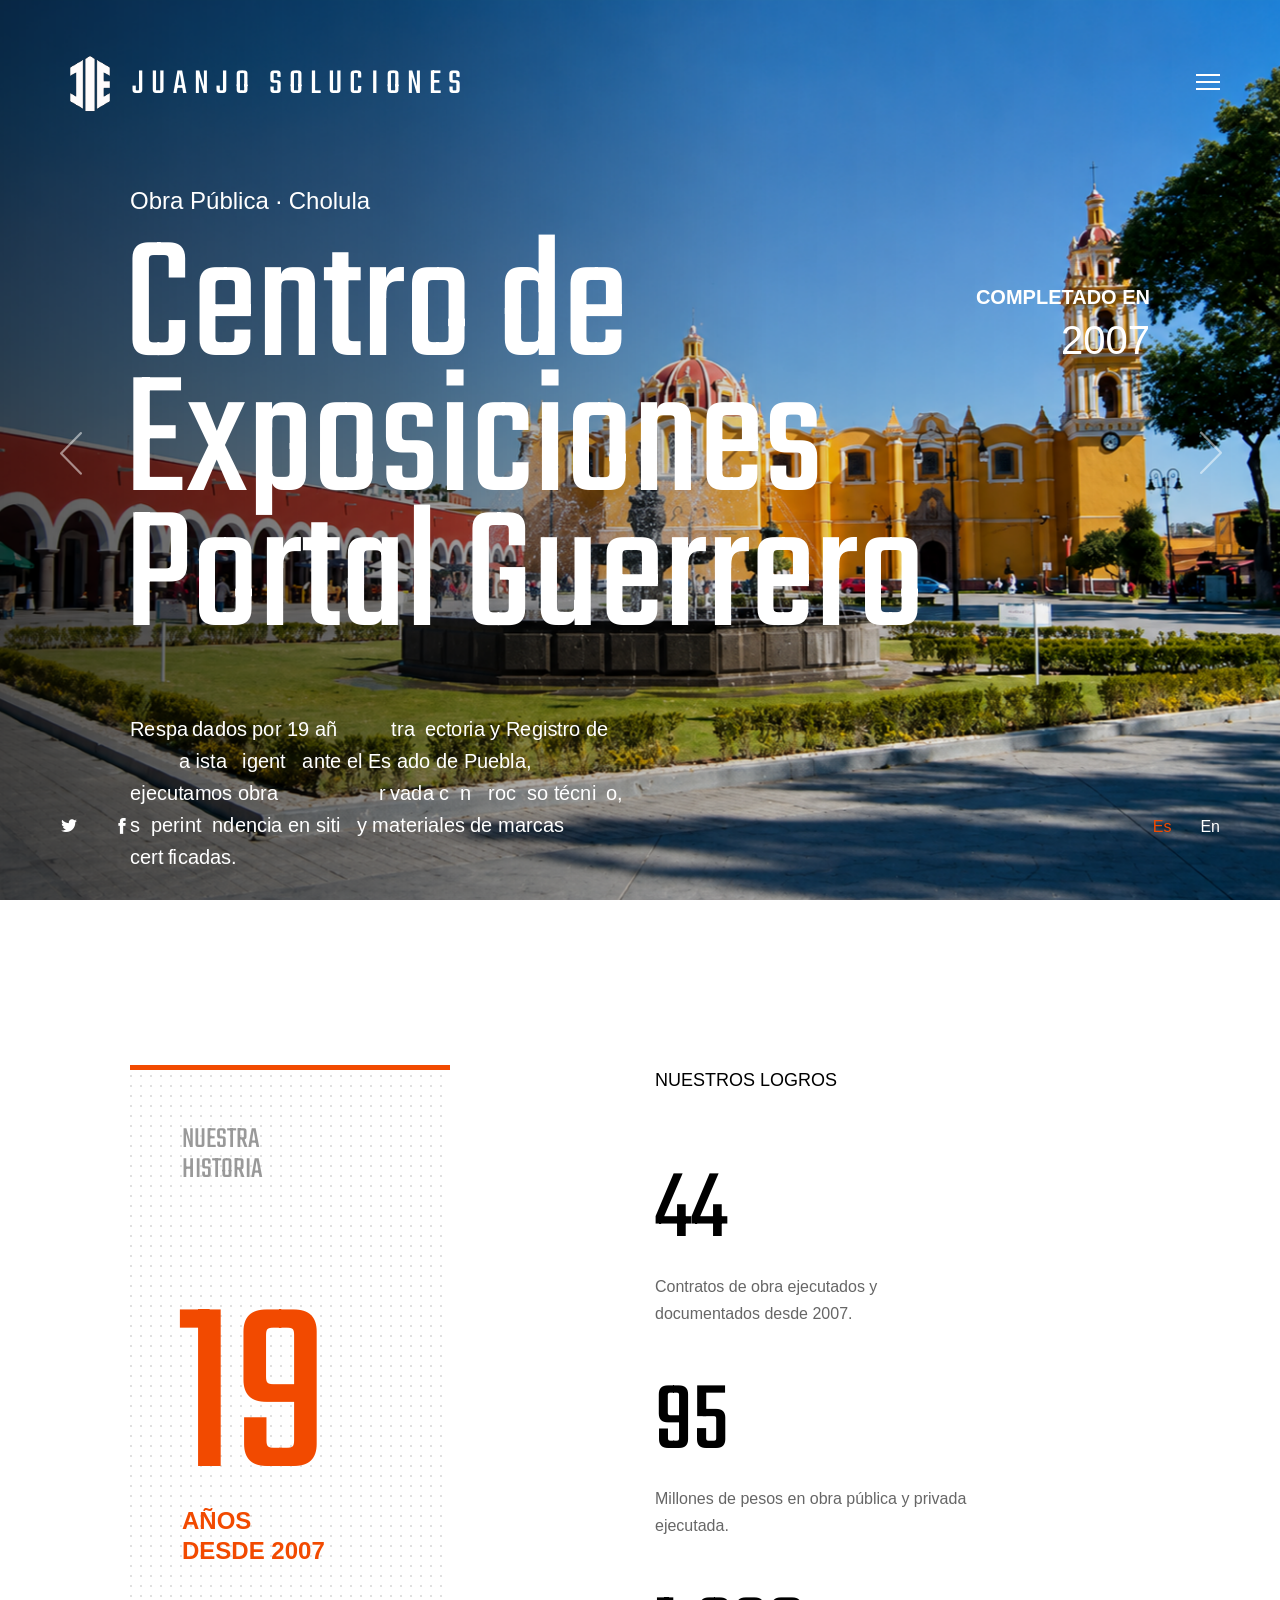
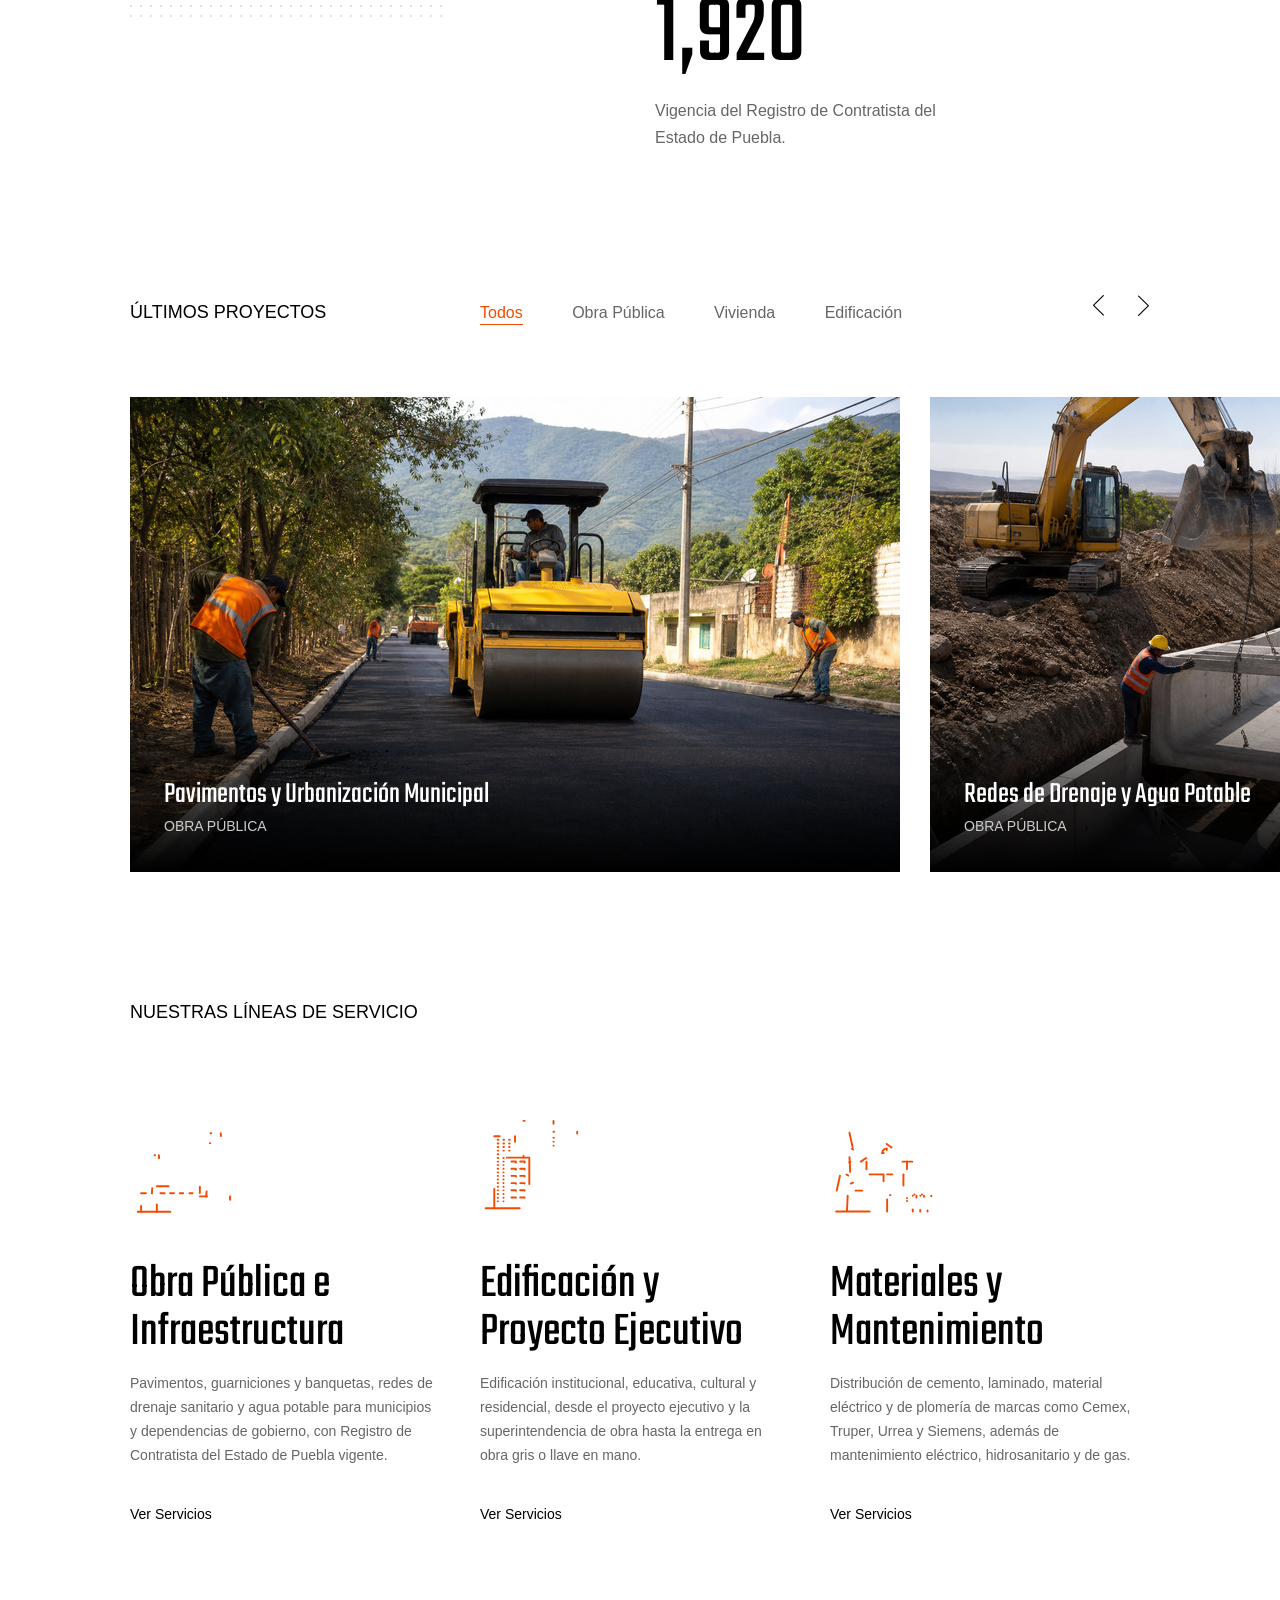
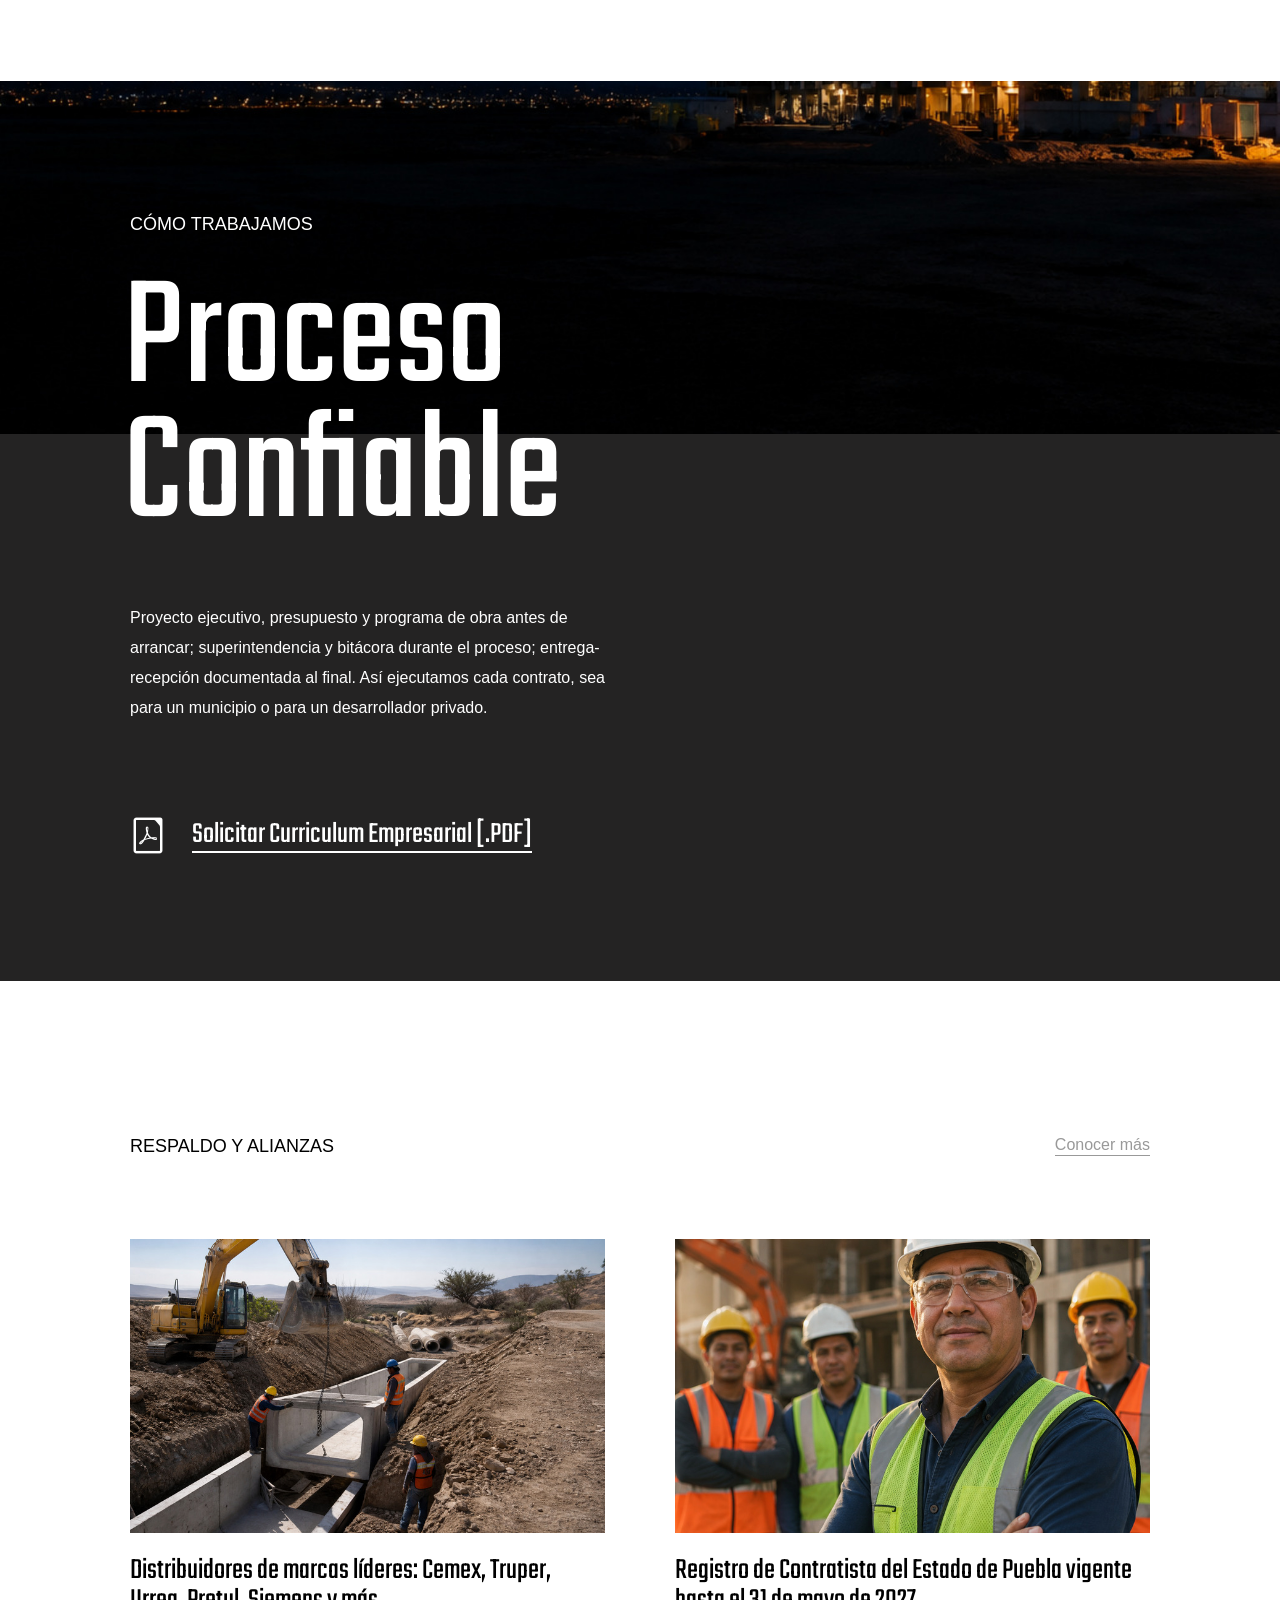
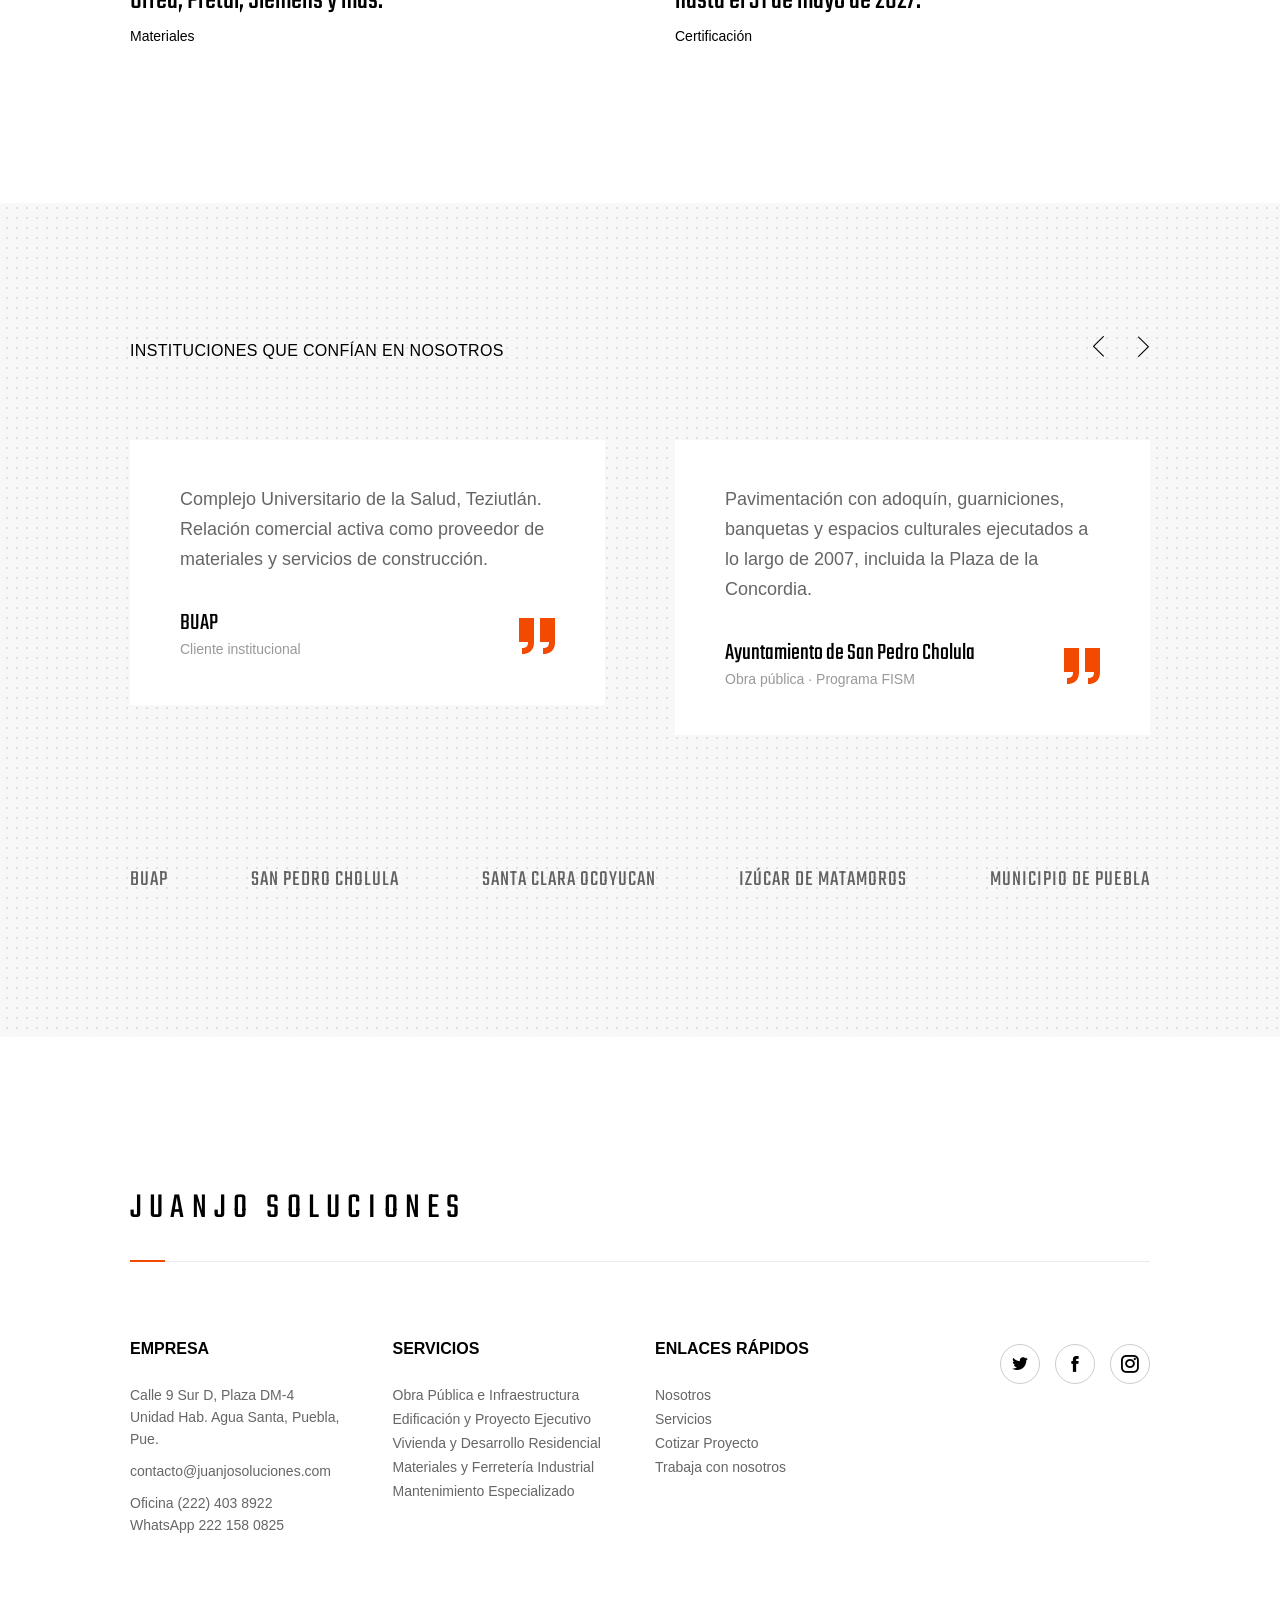
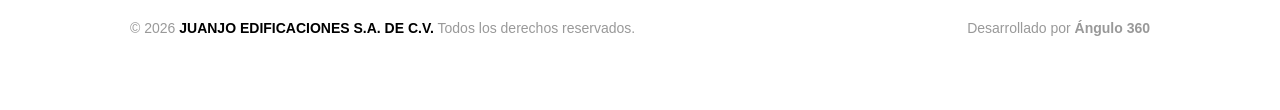
==== commit 620c91a8: "Replace Google Plus with Instagram icons" ====
--- a/html/index.html
+++ b/html/index.html
@@ -88,8 +88,8 @@
               <a class="socials__social icofont-facebook" href="#">
                 <div class="visually-hidden">facebook</div>
               </a>
-              <a class="socials__social icofont-google-plus" href="#">
-                <div class="visually-hidden">google plus</div>
+                <a class="socials__social icofont-instagram" href="#">
+                  <div class="visually-hidden">instagram</div>
               </a>
             </div>
             <div class="menu-panel__bottom">
@@ -825,8 +825,8 @@
               <a class="socials__social icofont-facebook" href="#">
                 <div class="visually-hidden">facebook</div>
               </a>
-              <a class="socials__social icofont-google-plus" href="#">
-                <div class="visually-hidden">google plus</div>
+                <a class="socials__social icofont-instagram" href="#">
+                  <div class="visually-hidden">instagram</div>
               </a>
             </div>
           </div>
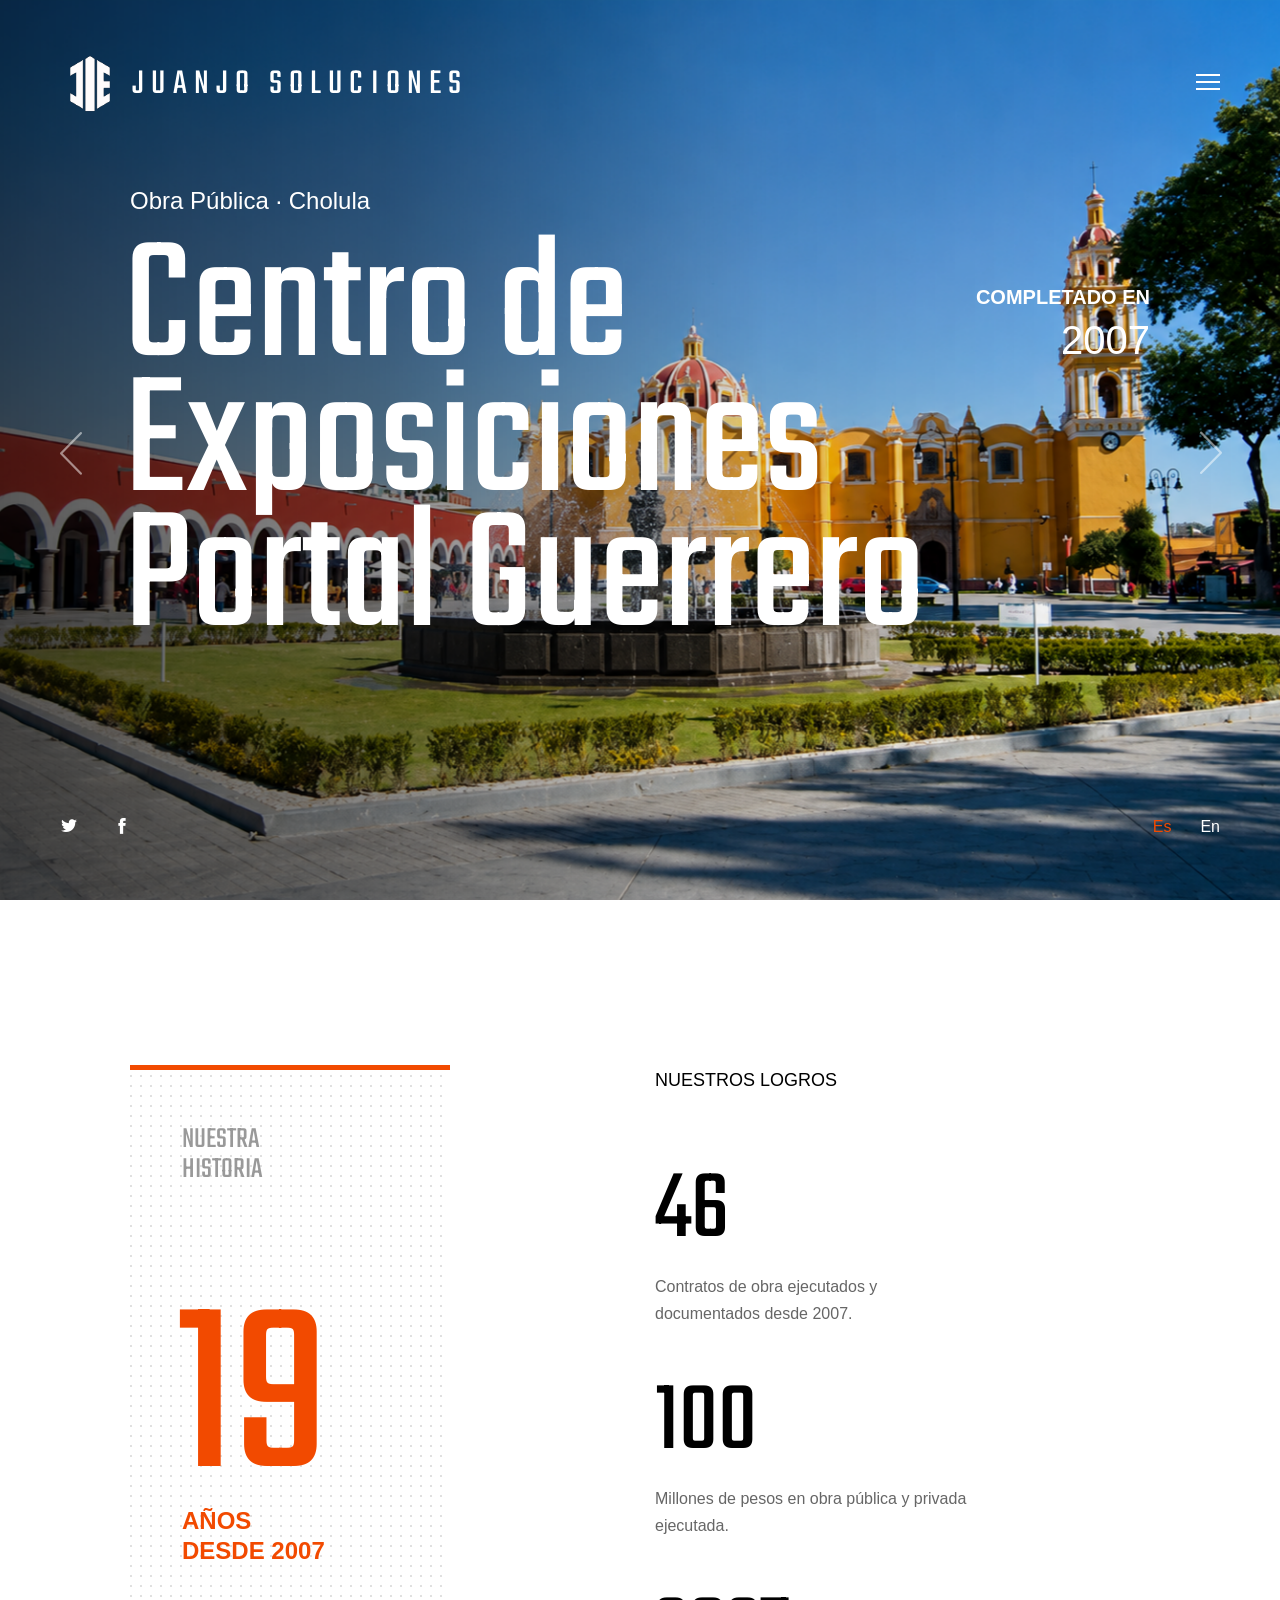
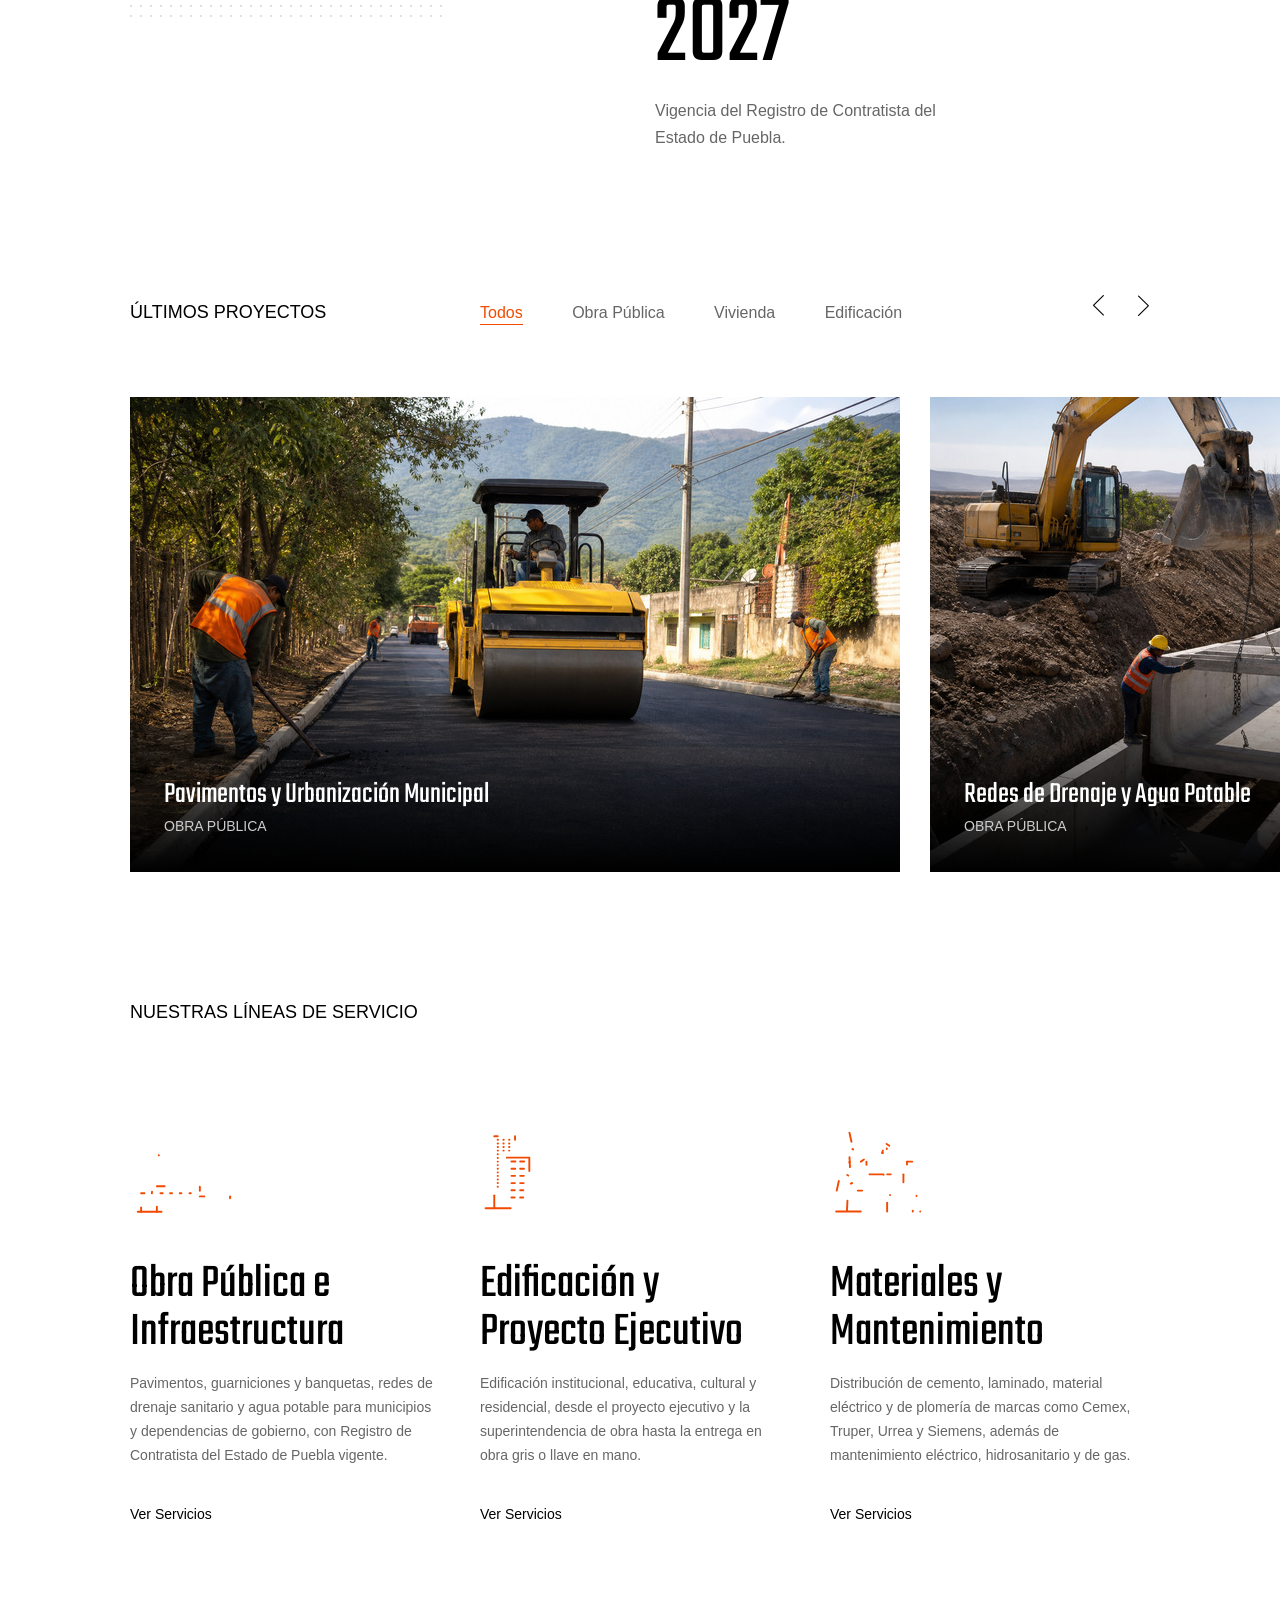
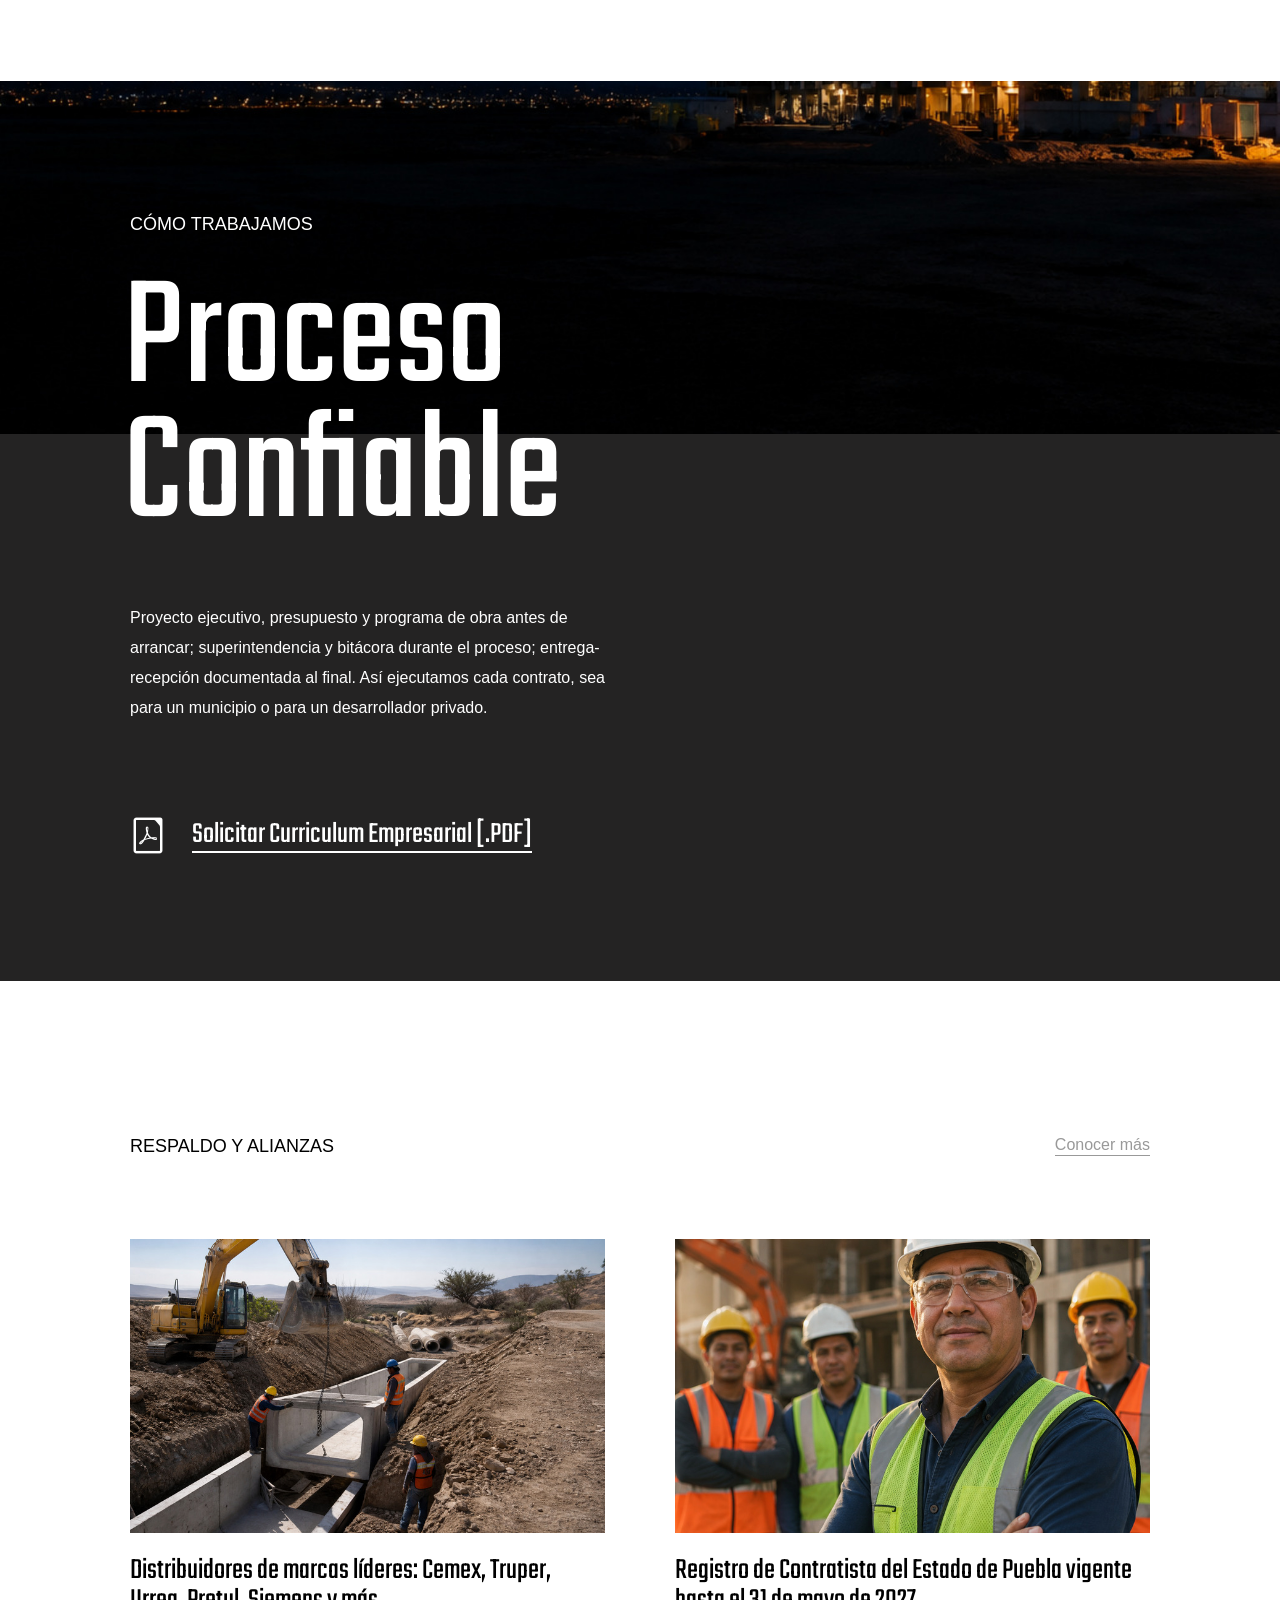
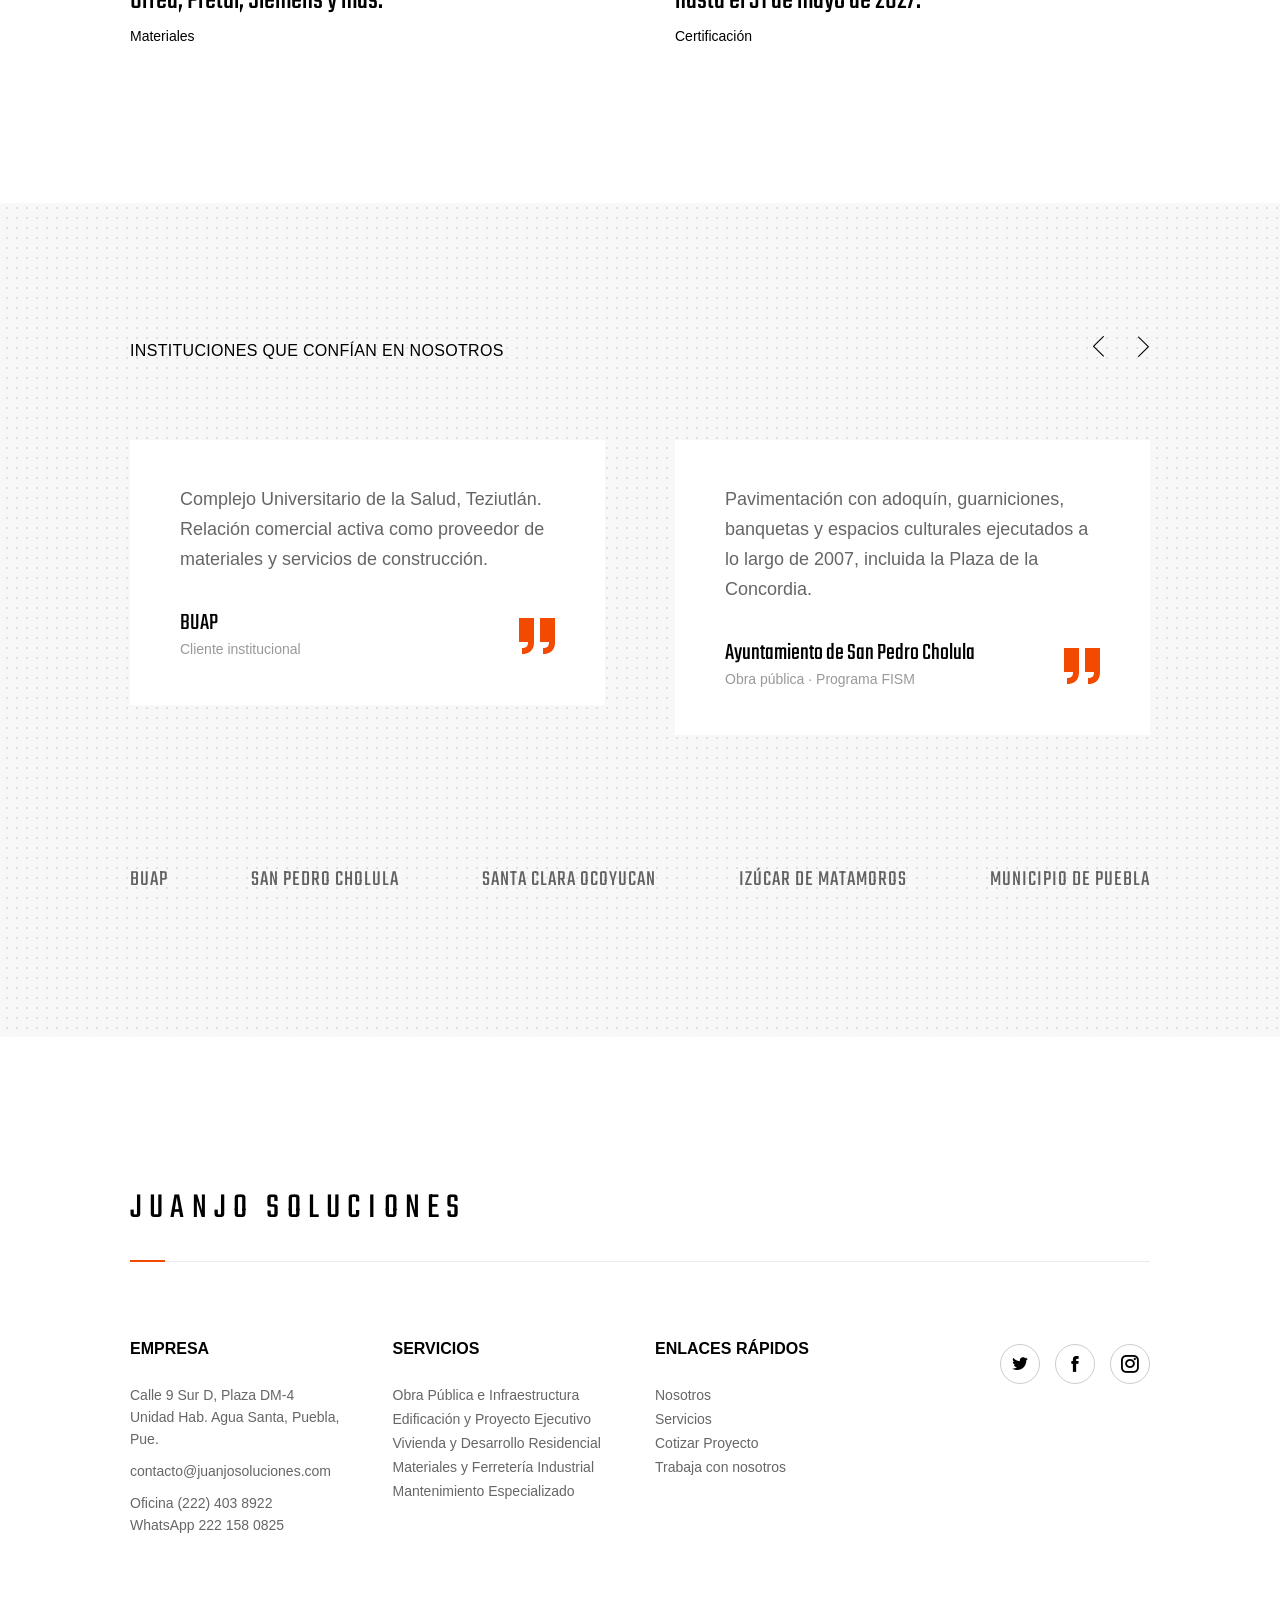
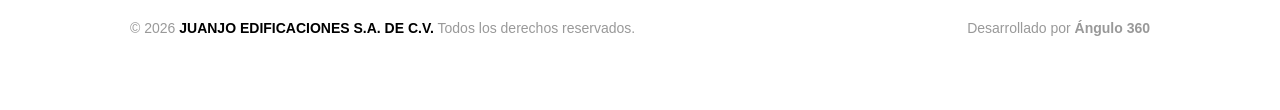
==== commit 4e416905: "Prioritize architecture and use white favicon" ====
--- a/html/index.html
+++ b/html/index.html
@@ -4,9 +4,9 @@
 <head>
   <meta charset="utf-8">
   <meta content="width=device-width, initial-scale=1" name="viewport">
-  <meta content="JuanJo Soluciones — Ingeniería, construcción y materiales en Puebla. 19 años ejecutando obra pública y privada con estándar de contratista certificado." name="description">
+  <meta content="JuanJo Soluciones — Arquitectura, construcción y materiales en Puebla. 19 años ejecutando proyectos de obra pública y privada con estándar de contratista certificado." name="description">
   <meta content="Angulo360" name="author">
-  <title>JuanJo Soluciones | Ingeniería, Construcción y Materiales — Puebla</title>
+  <title>JuanJo Soluciones | Arquitectura, Construcción y Materiales — Puebla</title>
   <link href="https://fonts.googleapis.com/css?family=Roboto:300,400,500,700|Teko:300,400" rel="stylesheet">
   <!--CSS-->
   <link href="assets/css/icofont.min.css" rel="stylesheet">
@@ -25,8 +25,7 @@
   <link href="assets/css/responsive.css" rel="stylesheet">
   <!--Favicons-->
   <link href="favicons/apple-touch-icon.png" rel="apple-touch-icon" sizes="180x180">
-  <link href="favicons/favicon-32x32.png" rel="icon" sizes="32x32" type="image/png">
-  <link href="favicons/favicon-16x16.png" rel="icon" sizes="16x16" type="image/png">
+  <link href="assets/img/logo/logo-juanjo-blanco.svg" rel="icon" type="image/svg+xml">
   <link href="favicons/site.webmanifest" rel="manifest">
   <link color="#5bbad5" href="favicons/safari-pinned-tab.svg" rel="mask-icon">
   <link href="favicons/favicon.ico" rel="shortcut icon">
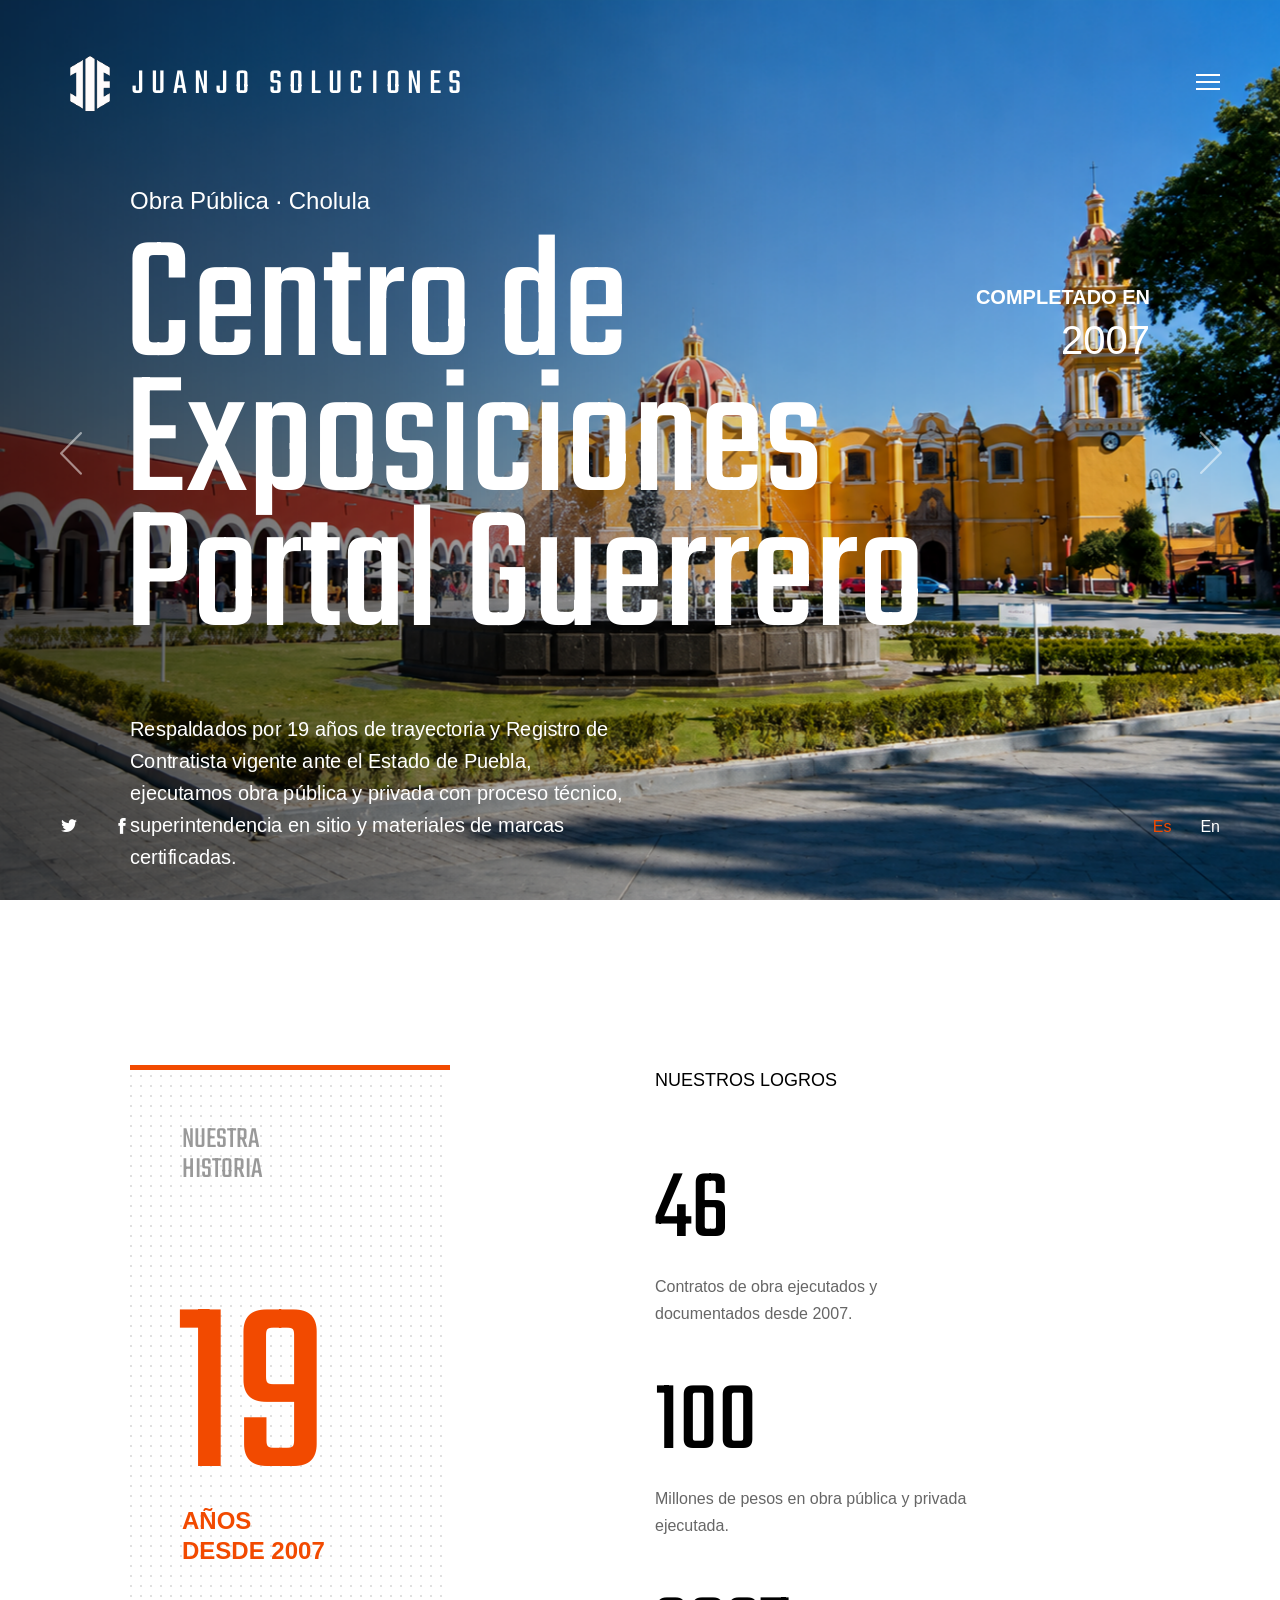
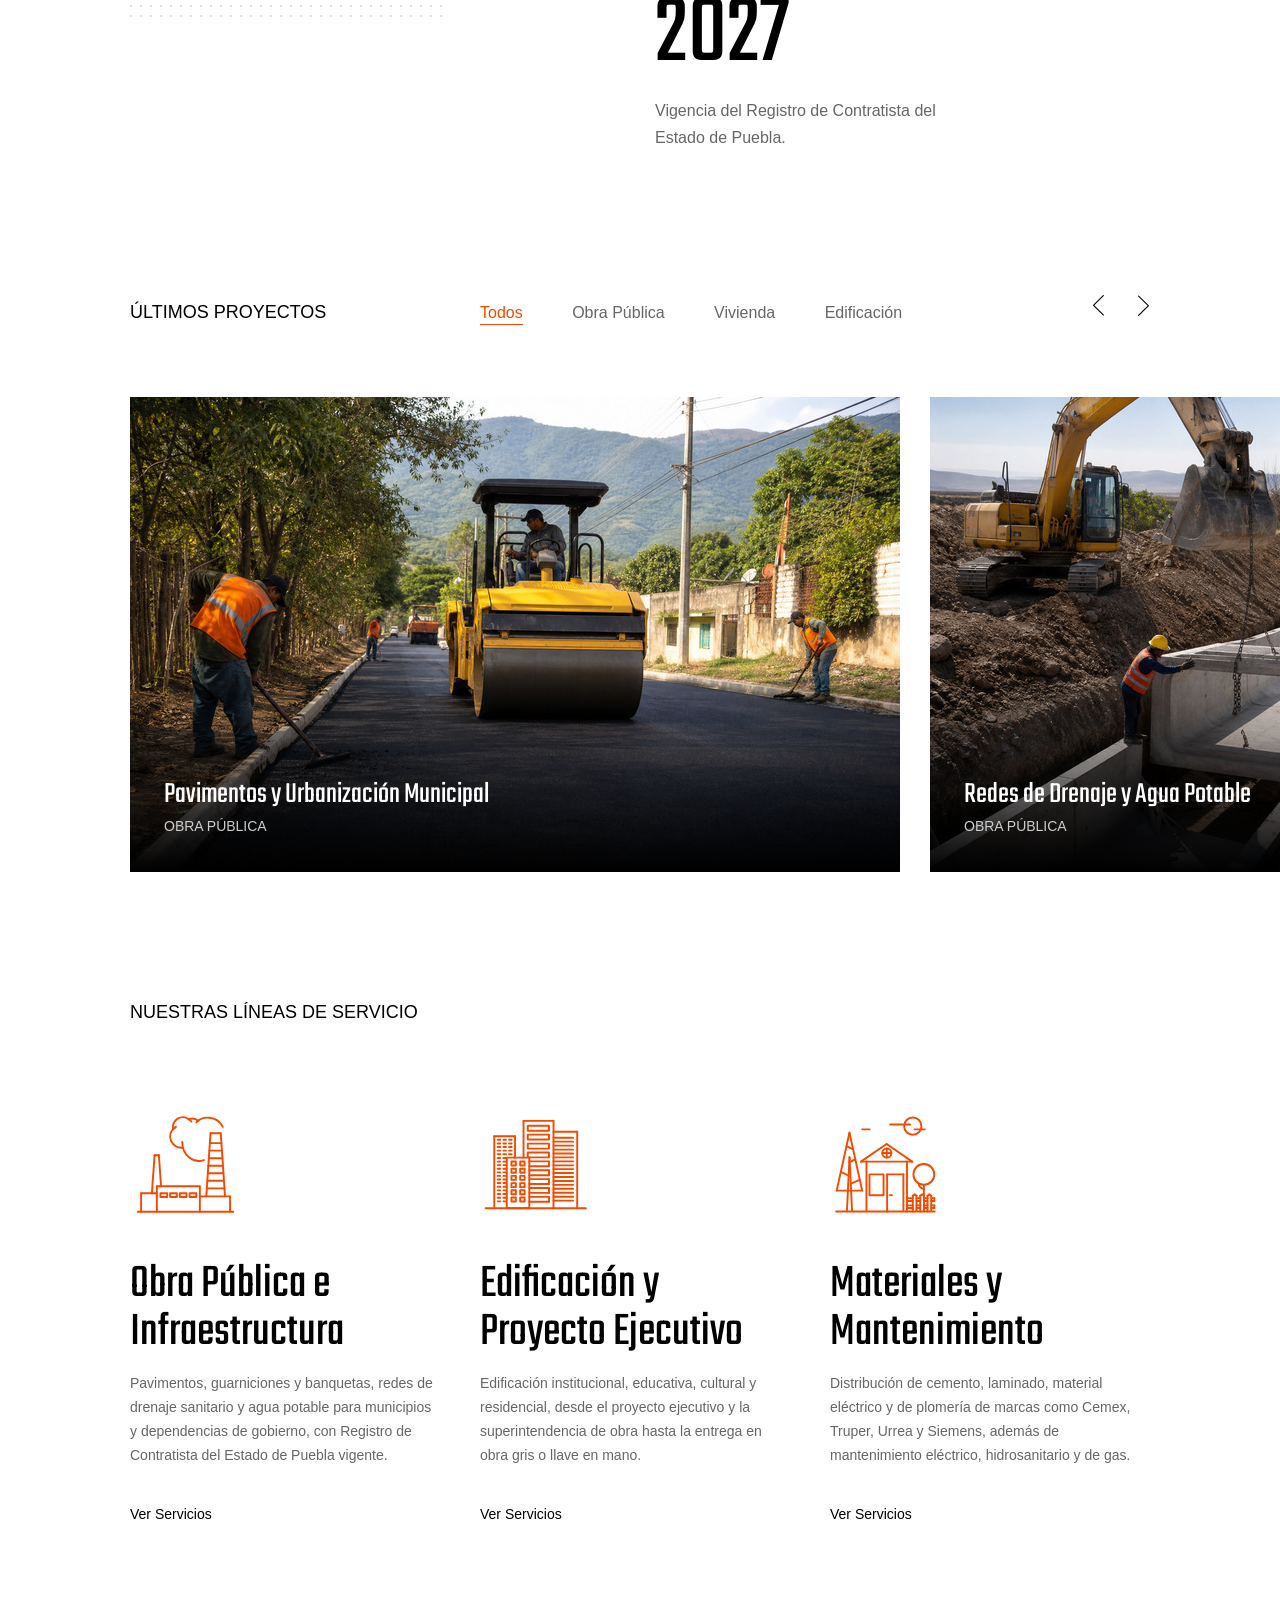
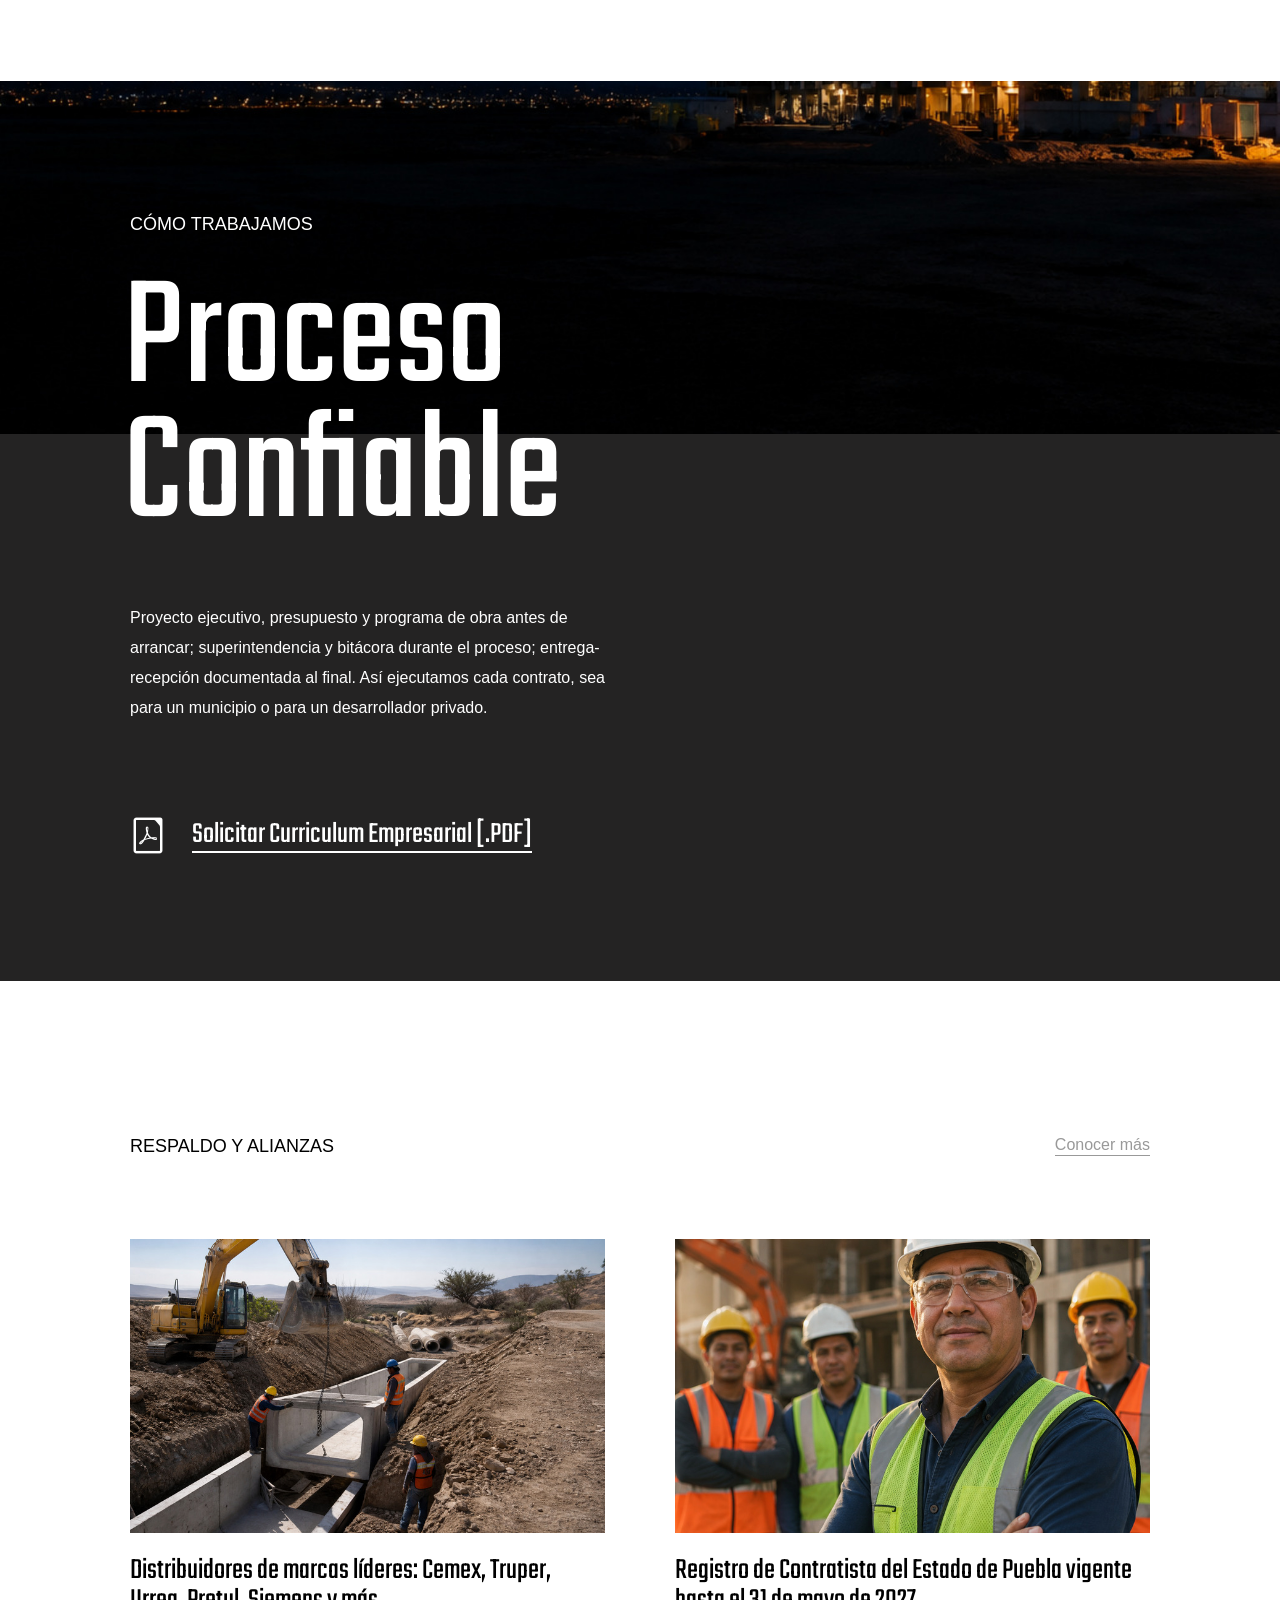
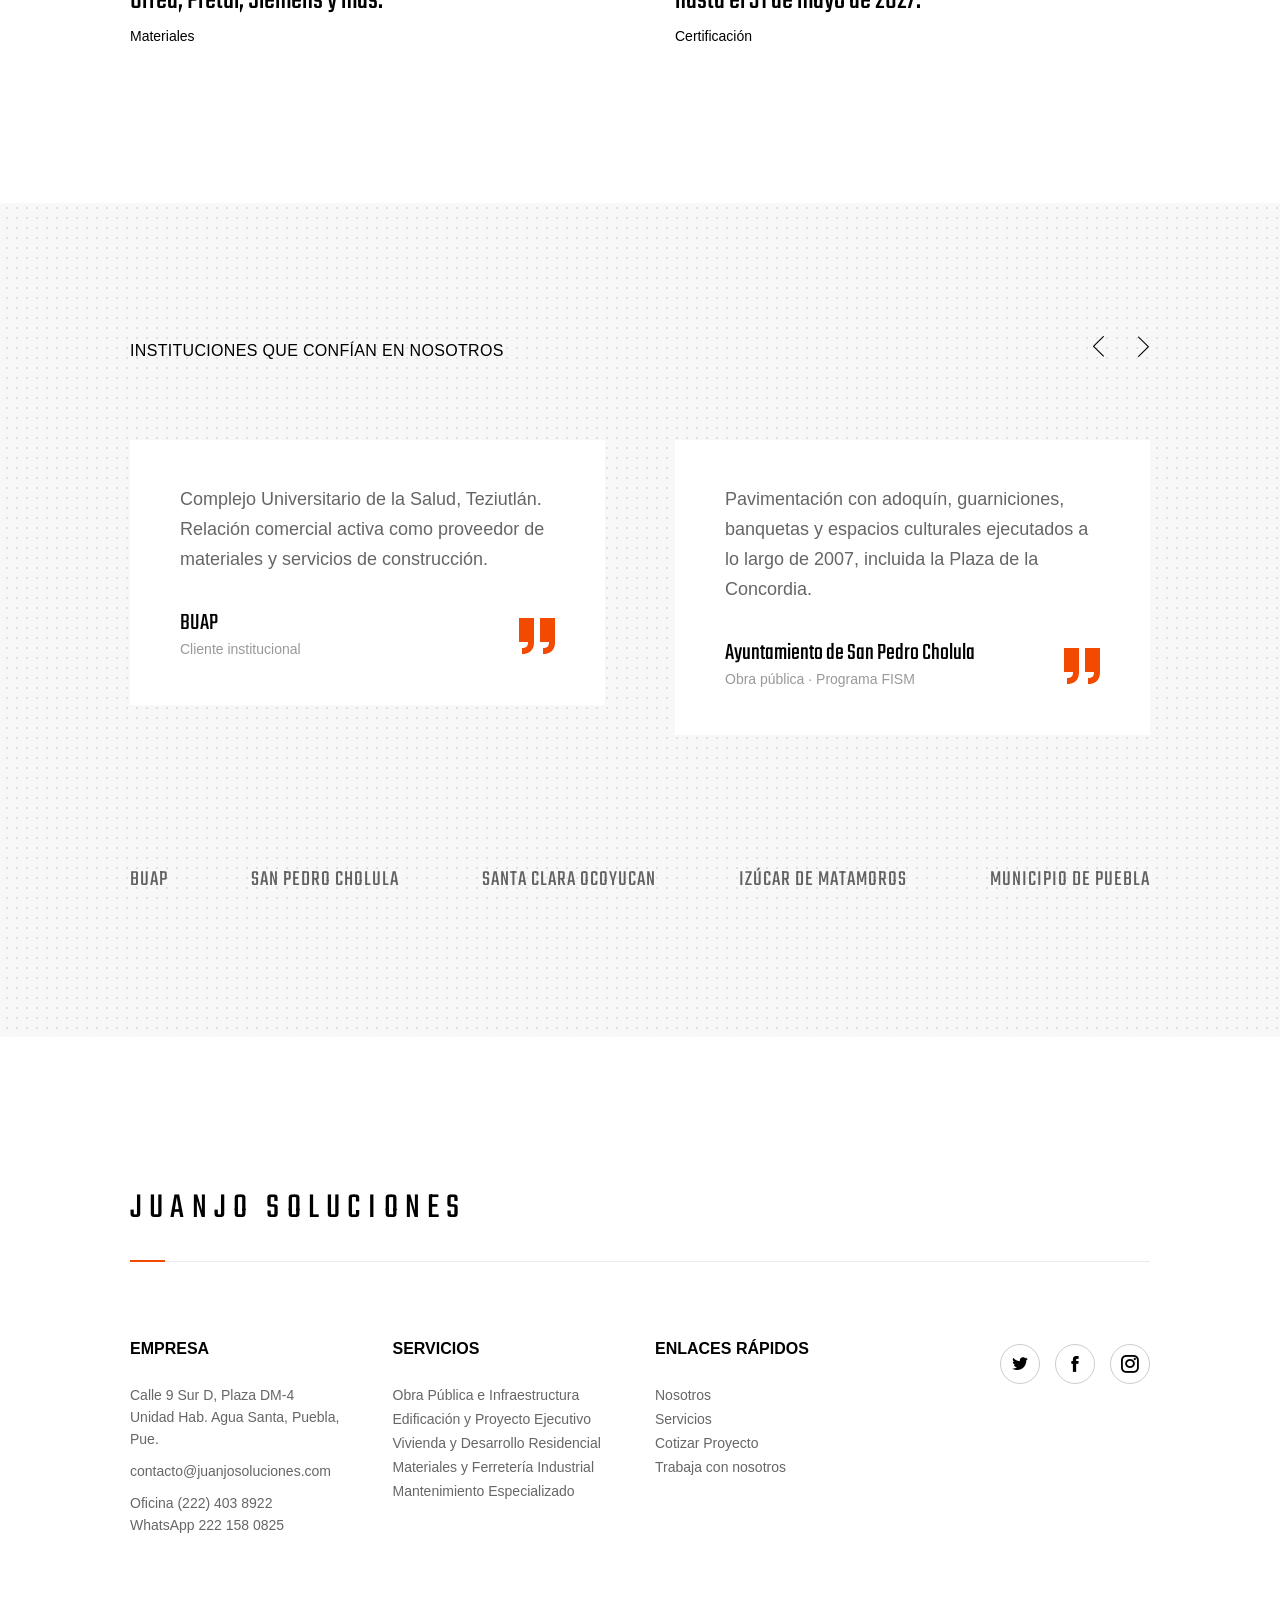
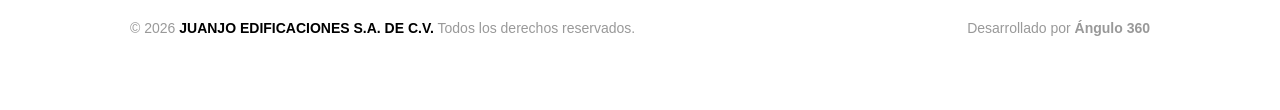
==== commit 74dc5819: "Use white logo for all favicon links" ====
--- a/html/index.html
+++ b/html/index.html
@@ -28,7 +28,7 @@
   <link href="assets/img/logo/logo-juanjo-blanco.svg" rel="icon" type="image/svg+xml">
   <link href="favicons/site.webmanifest" rel="manifest">
   <link color="#5bbad5" href="favicons/safari-pinned-tab.svg" rel="mask-icon">
-  <link href="favicons/favicon.ico" rel="shortcut icon">
+  <link href="assets/img/logo/logo-juanjo-blanco.svg" rel="shortcut icon" type="image/svg+xml">
   <meta content="#da532c" name="msapplication-TileColor">
   <meta content="favicons/browserconfig.xml" name="msapplication-config">
   <meta content="#ffffff" name="theme-color">
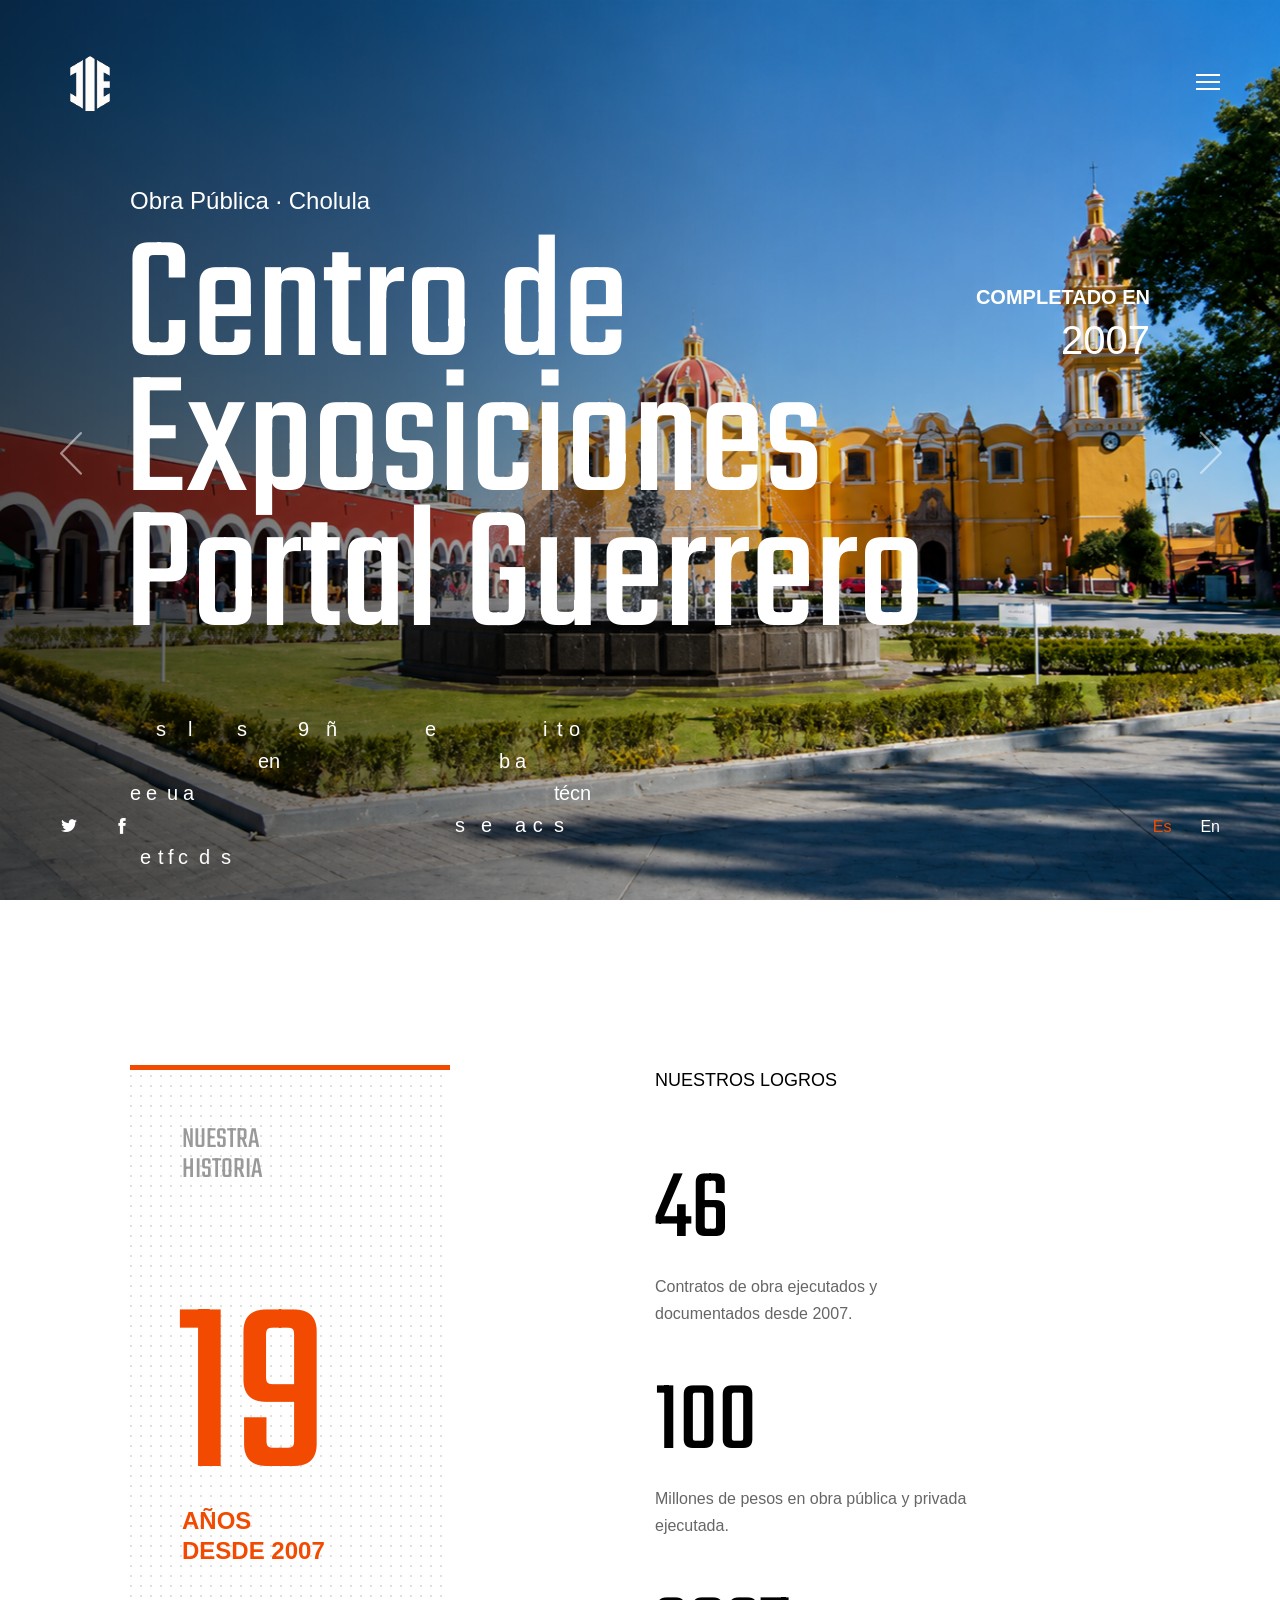
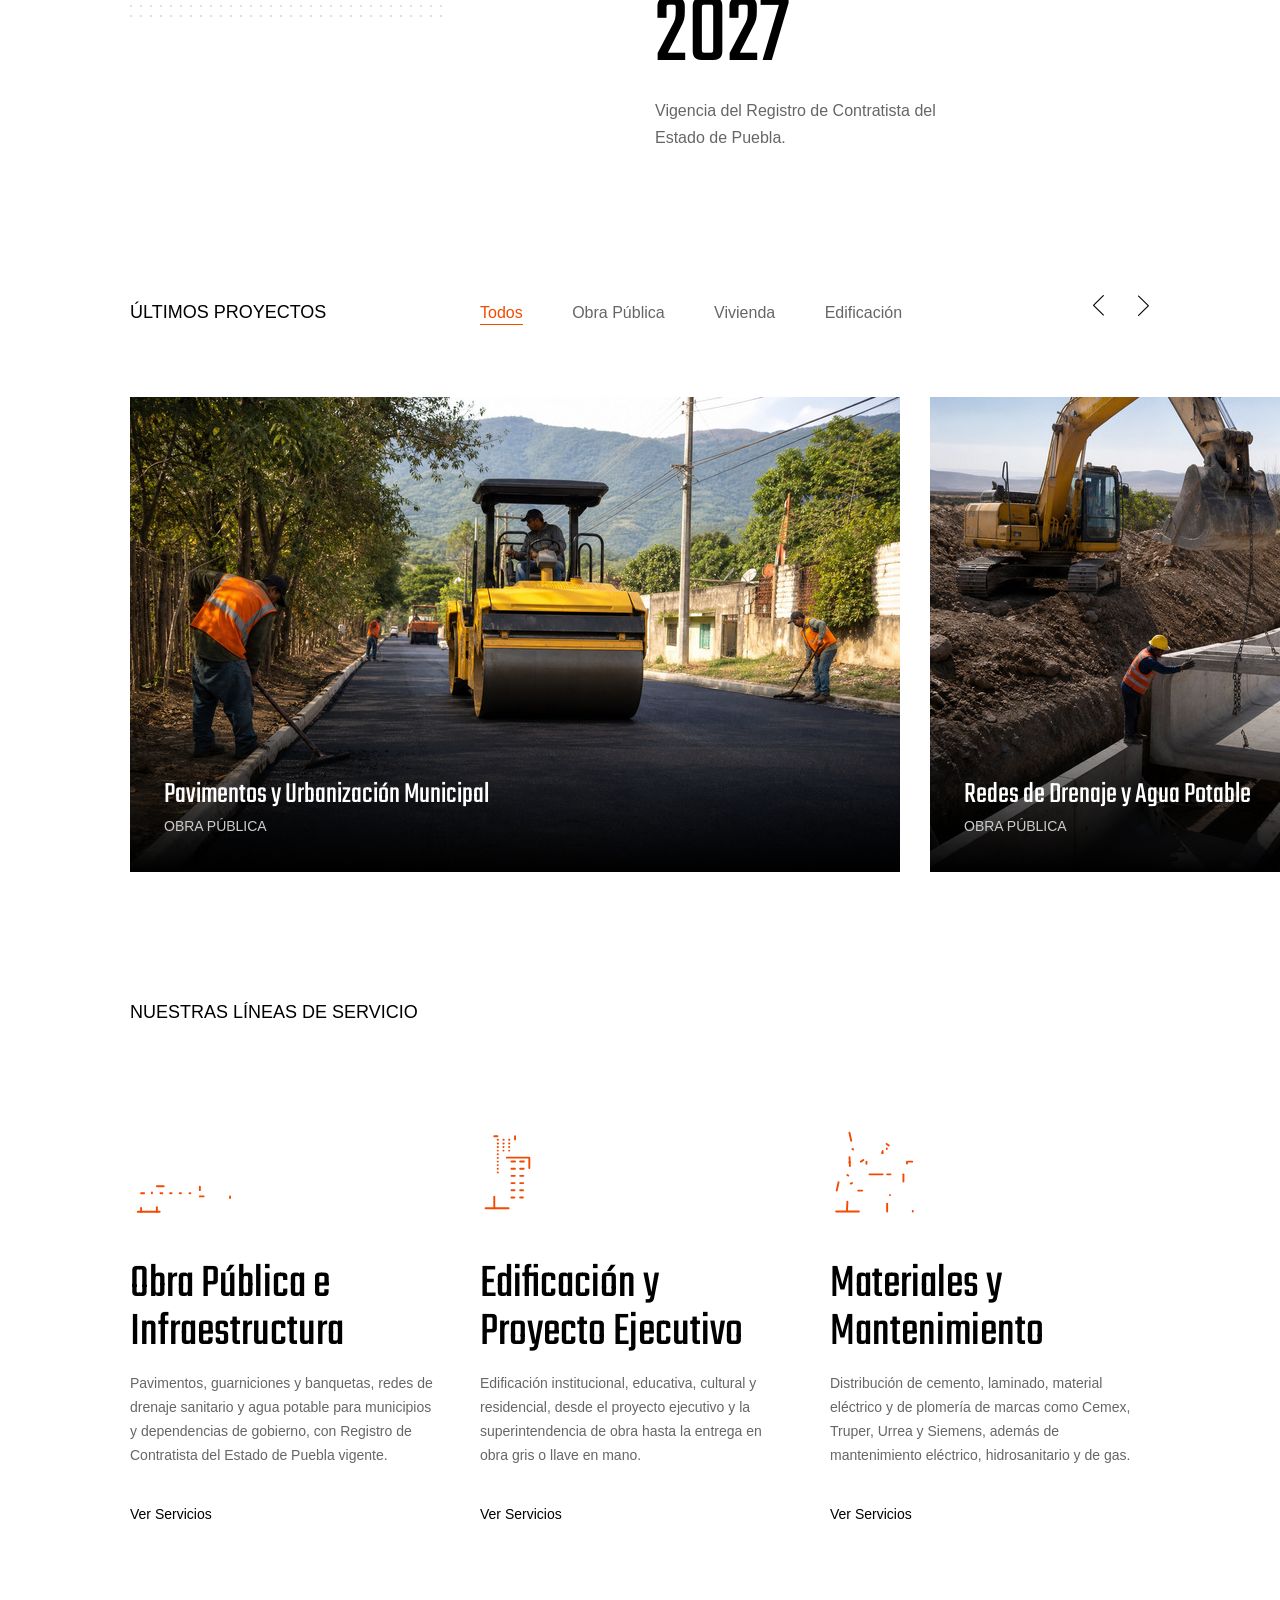
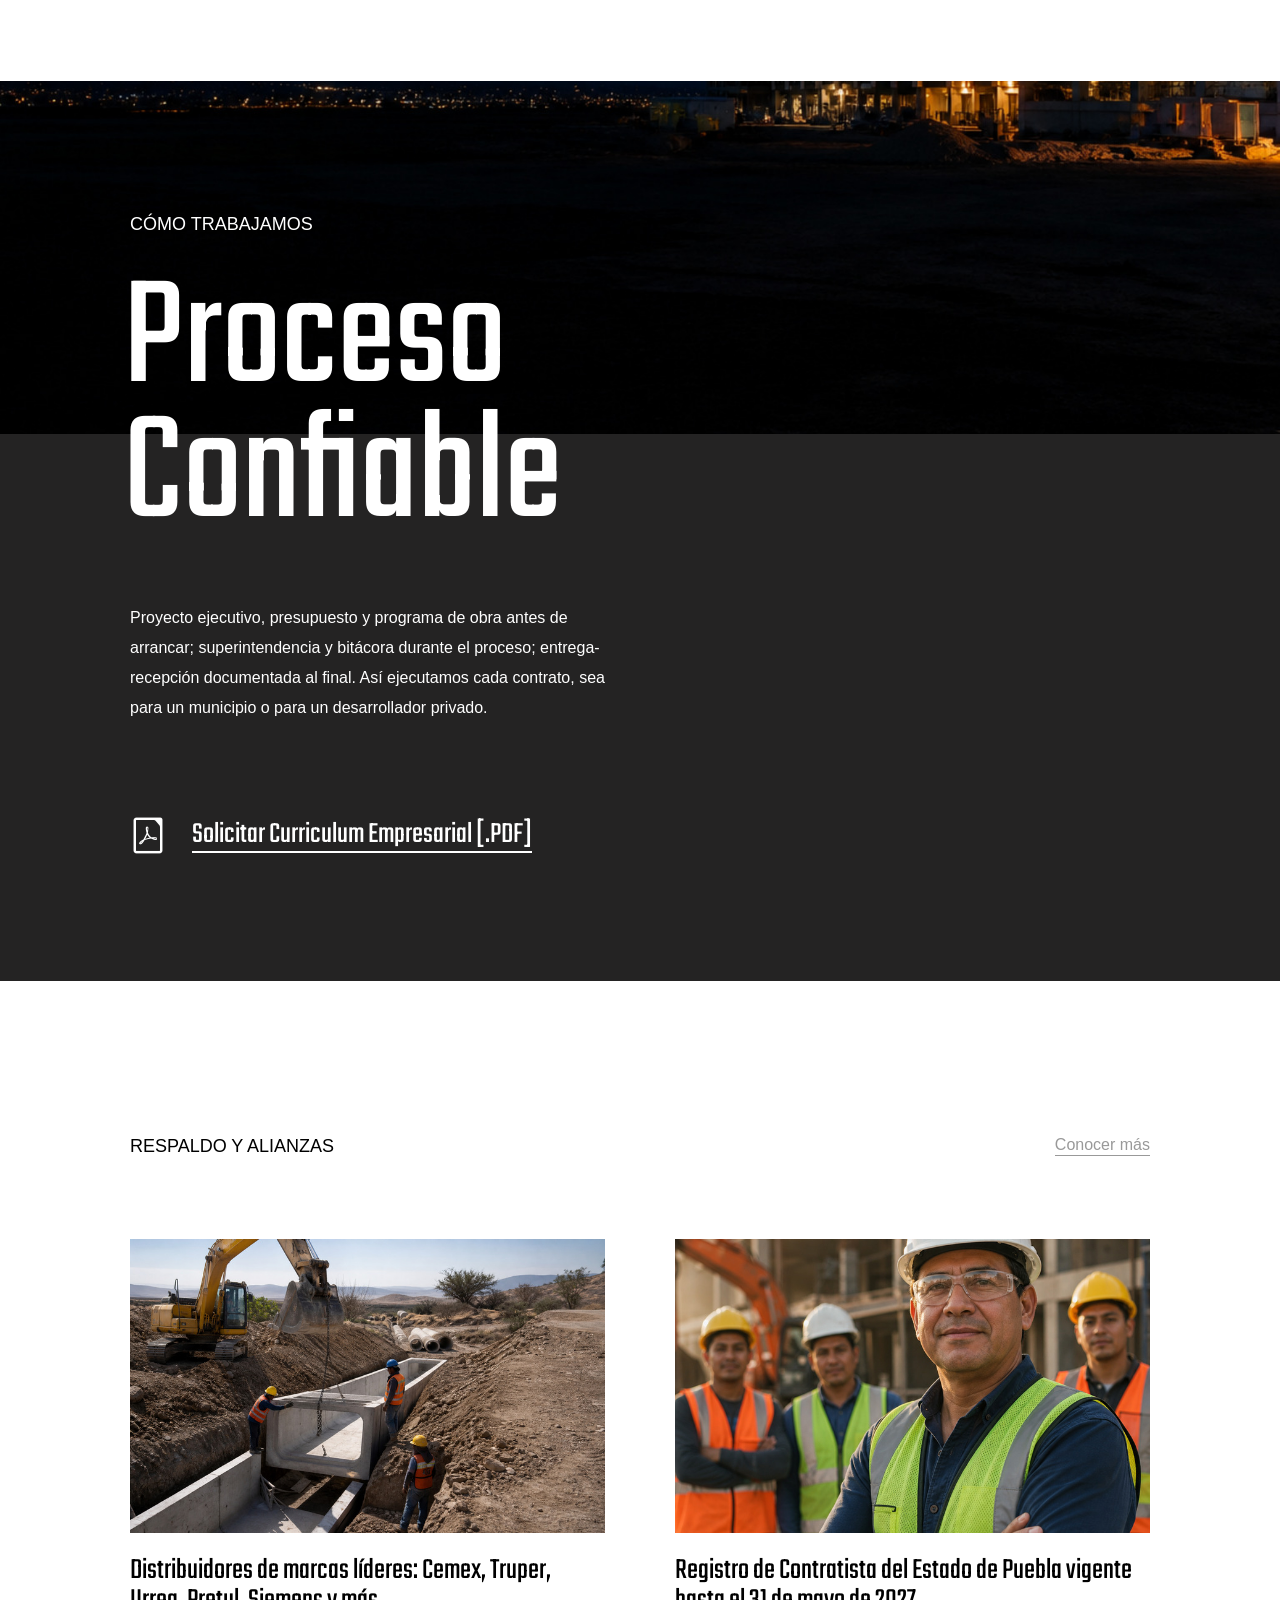
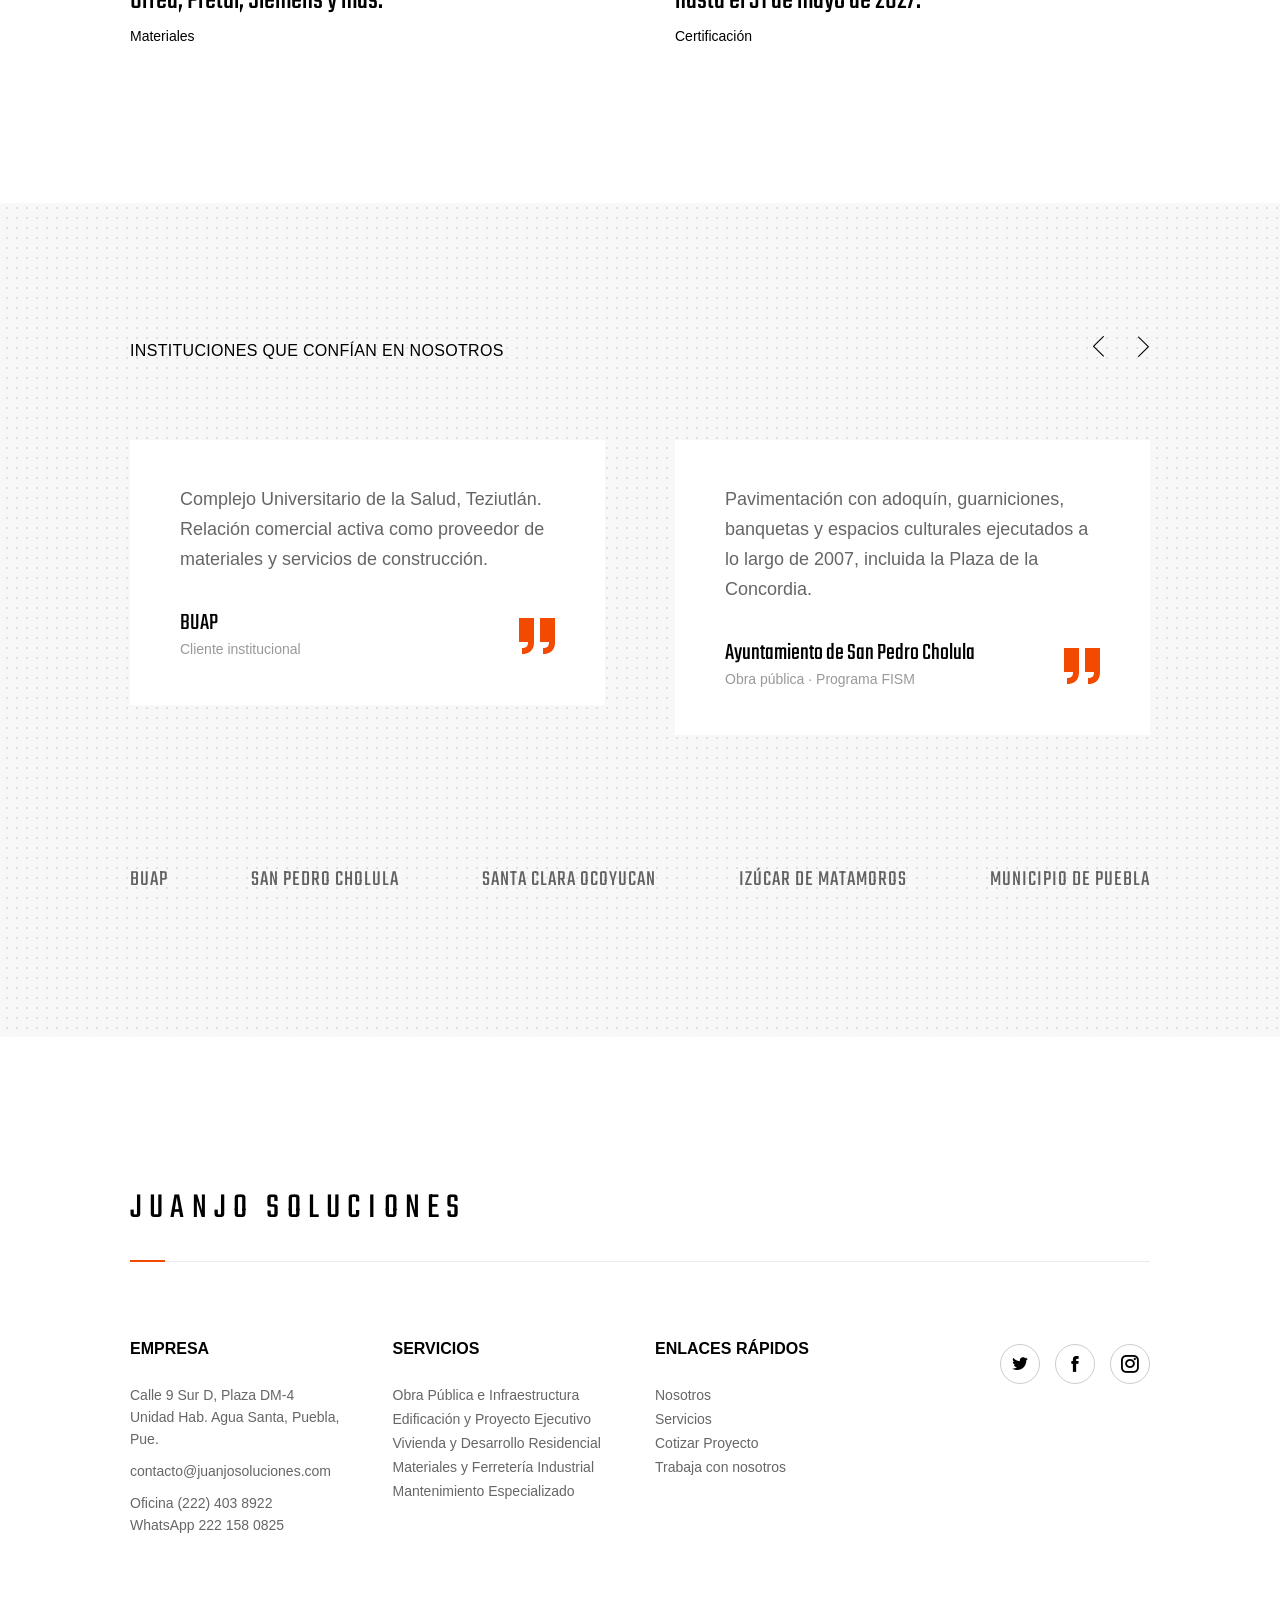
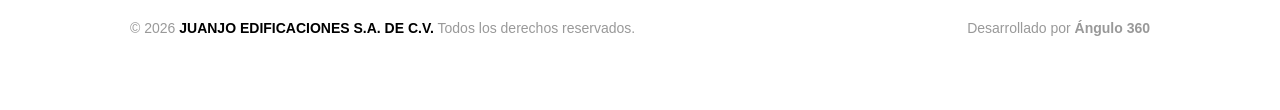
==== commit d0bc79fb: "Improve mobile header and remove duplicate logo text" ====
--- a/html/index.html
+++ b/html/index.html
@@ -52,7 +52,7 @@
             <a class="logo header__logo" href="index.html">
               <img class="header__logo-img header__logo-img_light" src="./assets/img/logo/logo-juanjo-blanco.svg" width="auto" height="60px" alt="Logo JuanJo Soluciones">
               <img class="header__logo-img header__logo-img_dark" src="./assets/img/logo/logo-juanjo-negro.svg" width="auto" height="60px" alt="Logo JuanJo Soluciones">
-              JuanJo Soluciones</a>
+            </a>
             <button class="header__menu-button" type="button">
               <span class="header__menu-button-inner"></span>
             </button>
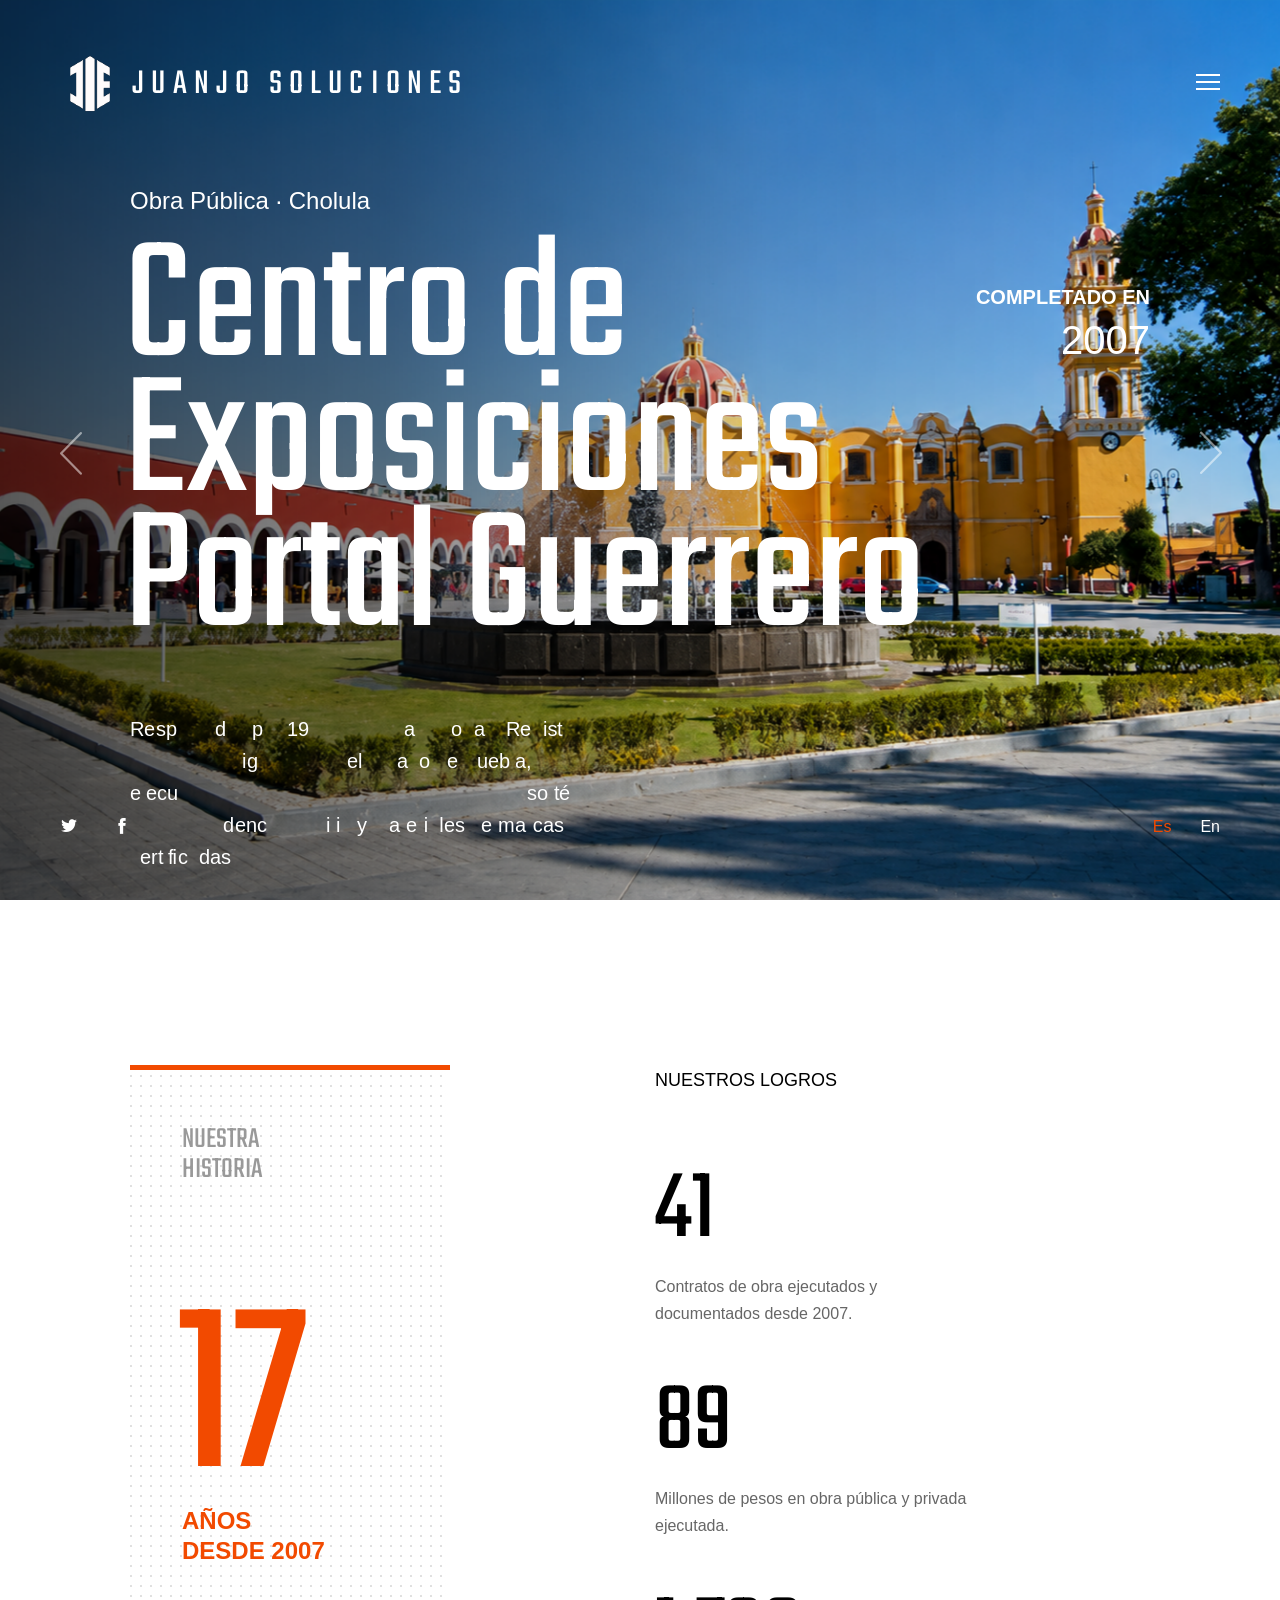
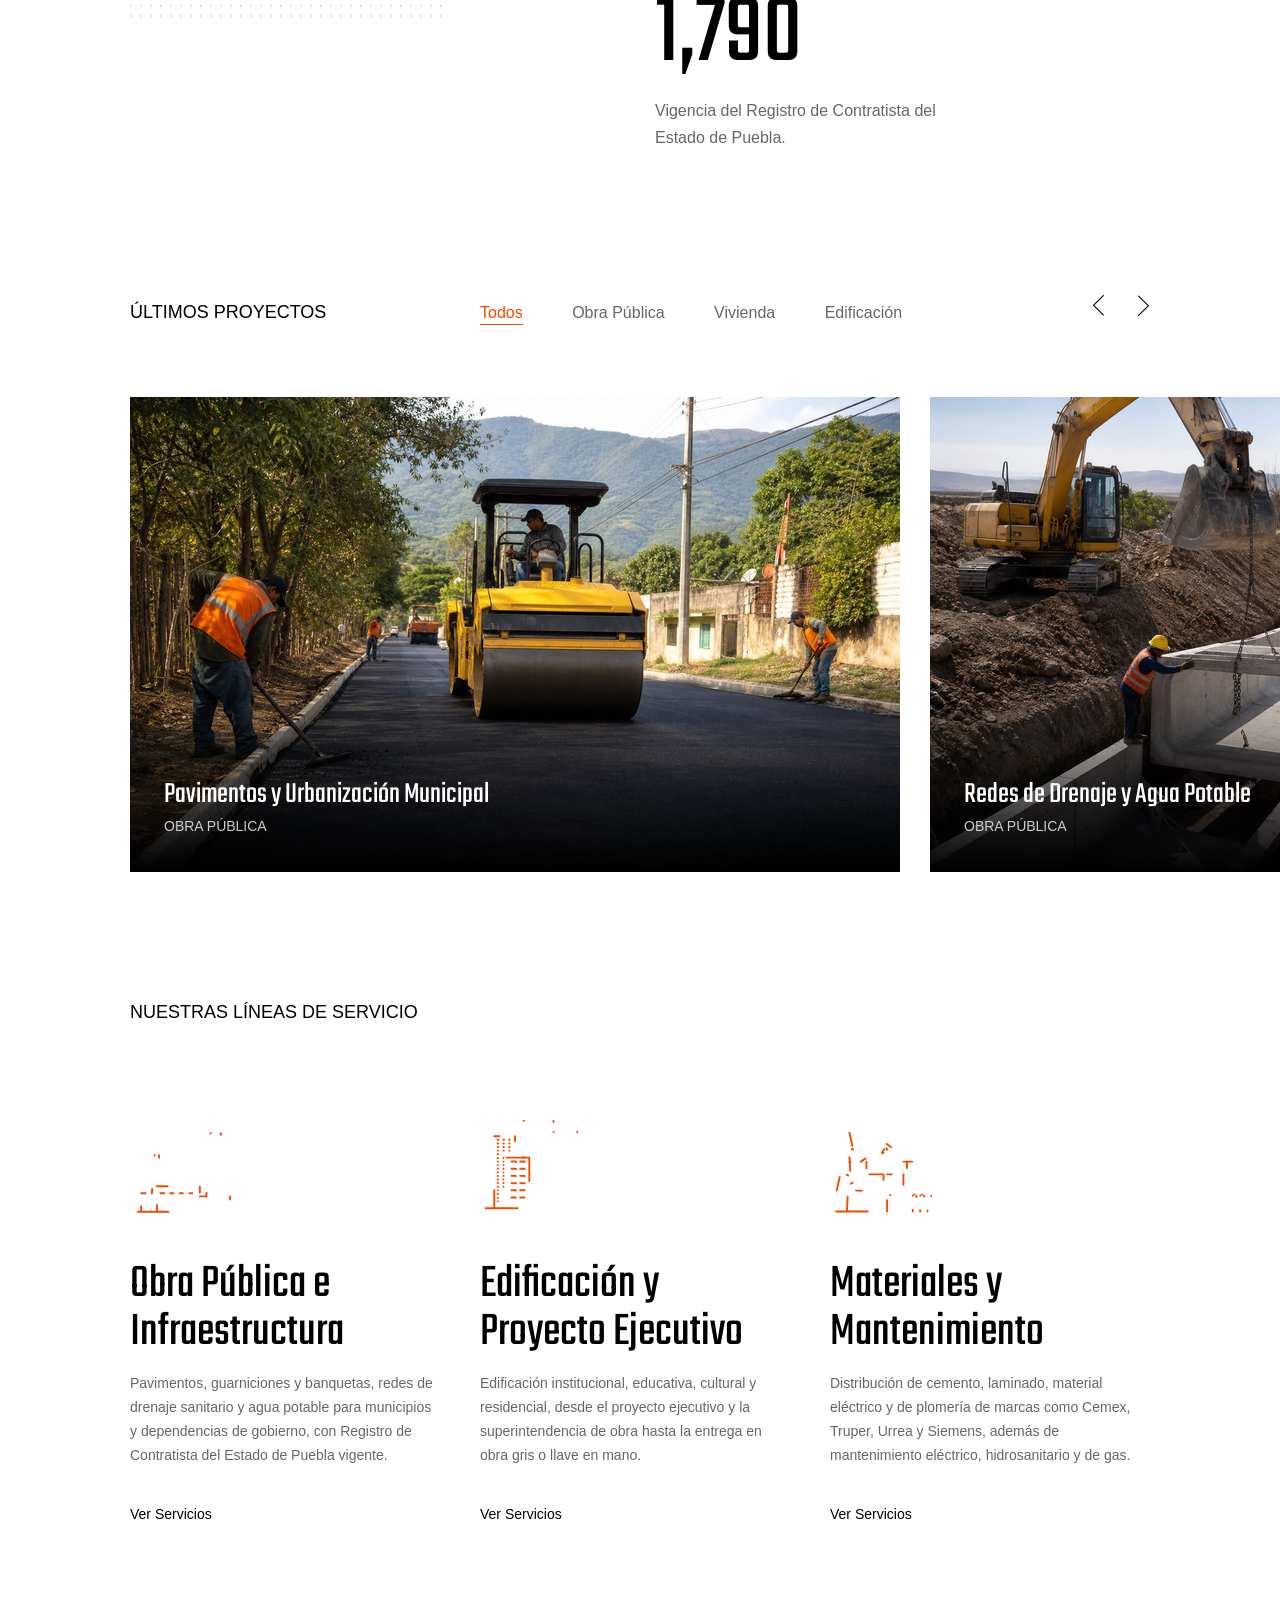
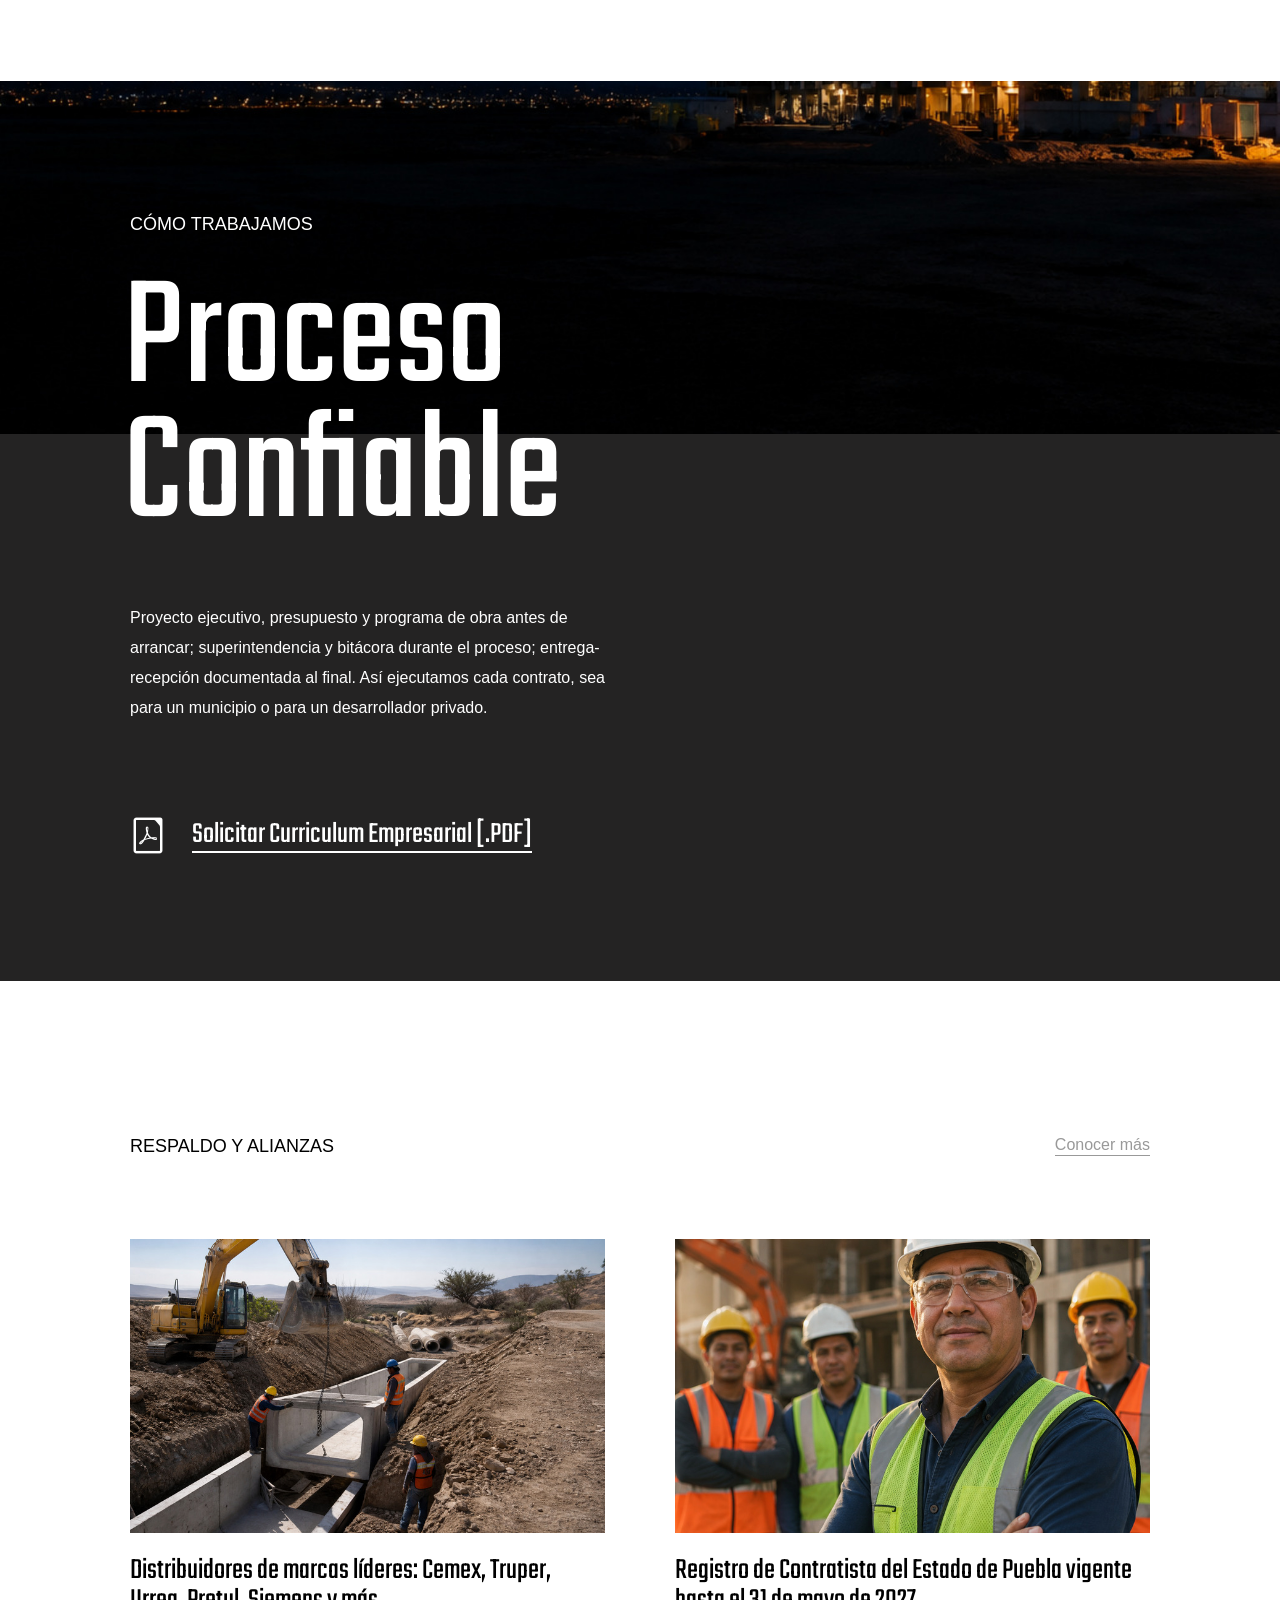
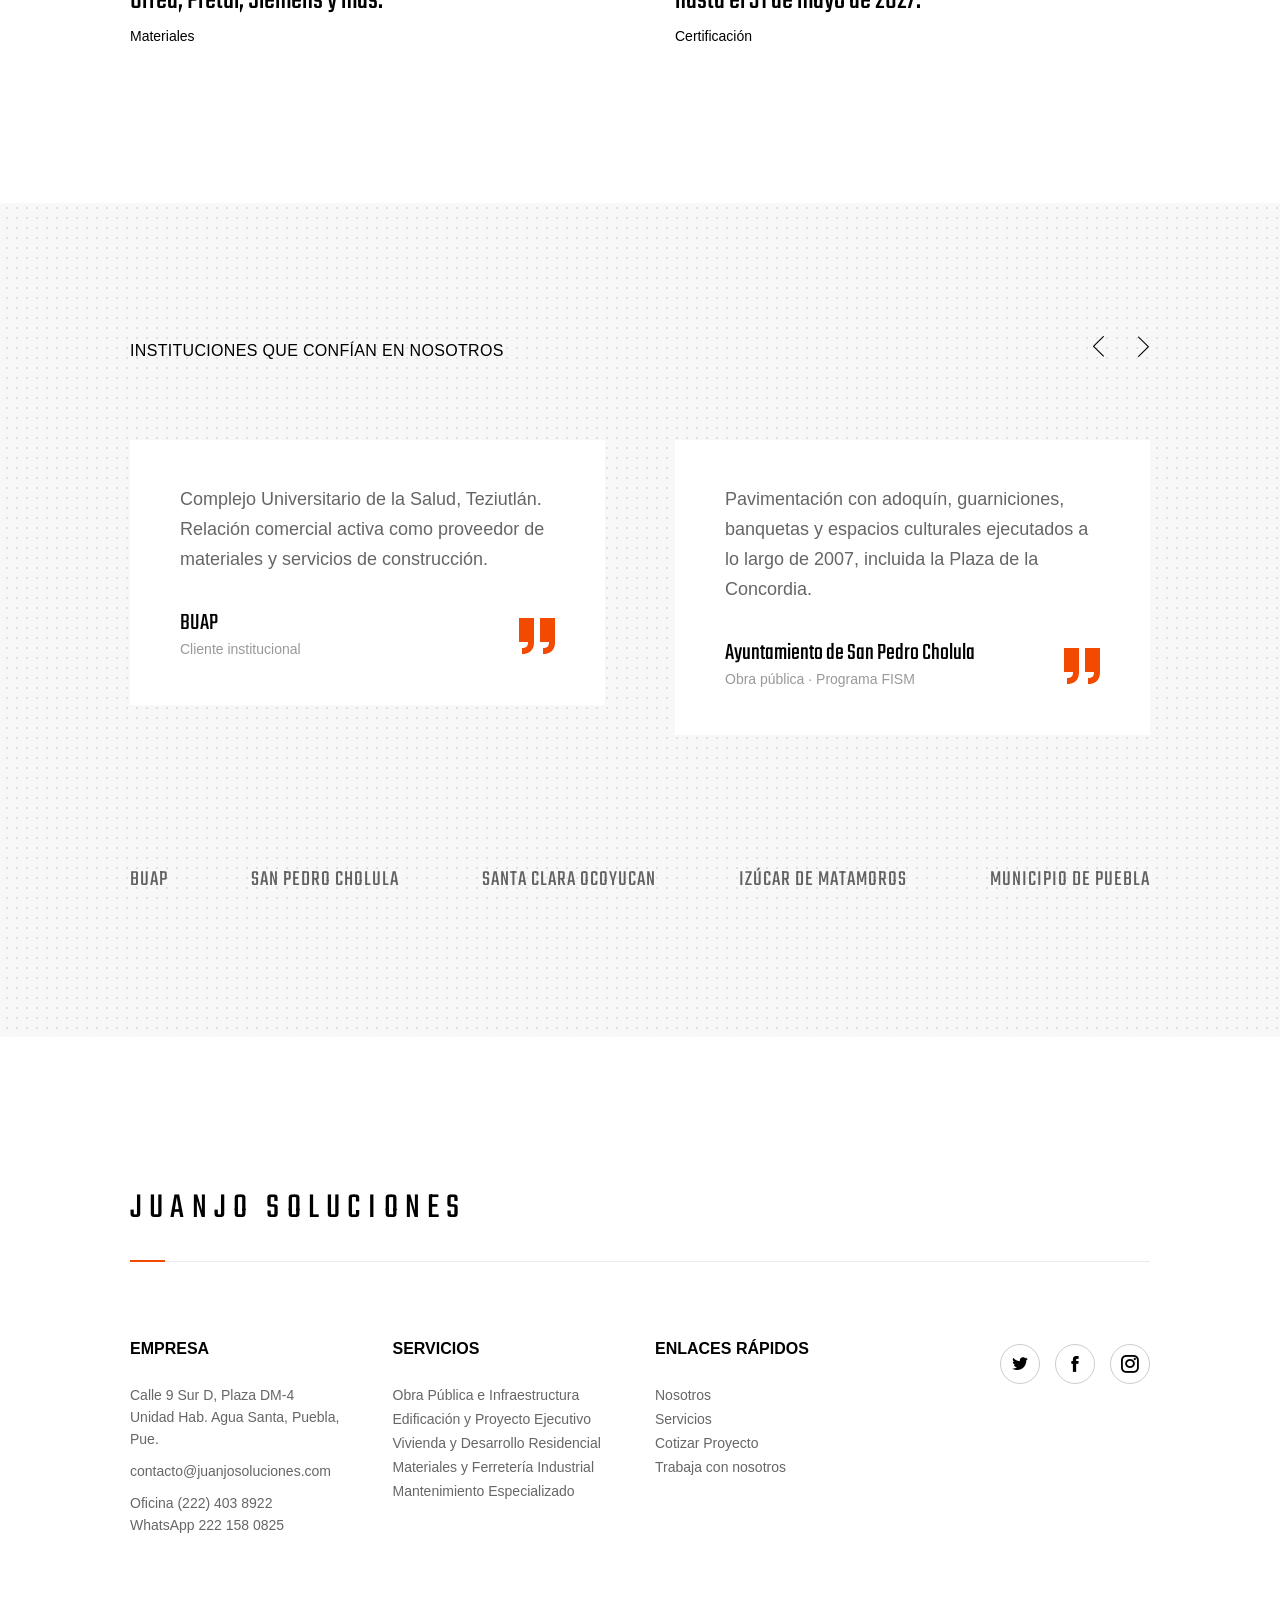
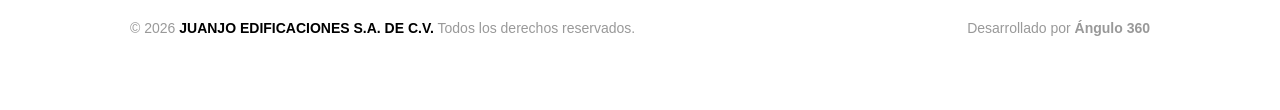
==== commit 8edb040e: "Keep complete logo on mobile without wrapping" ====
--- a/html/index.html
+++ b/html/index.html
@@ -52,7 +52,7 @@
             <a class="logo header__logo" href="index.html">
               <img class="header__logo-img header__logo-img_light" src="./assets/img/logo/logo-juanjo-blanco.svg" width="auto" height="60px" alt="Logo JuanJo Soluciones">
               <img class="header__logo-img header__logo-img_dark" src="./assets/img/logo/logo-juanjo-negro.svg" width="auto" height="60px" alt="Logo JuanJo Soluciones">
-            </a>
+              JuanJo Soluciones</a>
             <button class="header__menu-button" type="button">
               <span class="header__menu-button-inner"></span>
             </button>
--- a/html/assets/css/responsive.css
+++ b/html/assets/css/responsive.css
@@ -337,6 +337,29 @@
 }
 
 @media only screen and (max-width: 767px) {
+  body {
+    overflow-x: hidden;
+  }
+
+  .header__container {
+    padding-top: 24px;
+  }
+
+  .header__wrapper {
+    margin-bottom: 12px;
+  }
+
+  .header__logo-img {
+    height: 48px;
+    width: auto;
+  }
+
+  .contact-block__map {
+    height: 320px;
+    margin-top: 80px;
+    margin-bottom: 70px;
+  }
+
   .article-listing-item__content {
     padding: 20px;
   }
@@ -865,4 +888,4 @@
   .zoom-image-head__text {
     font-size: 16px;
   }
-}+}
